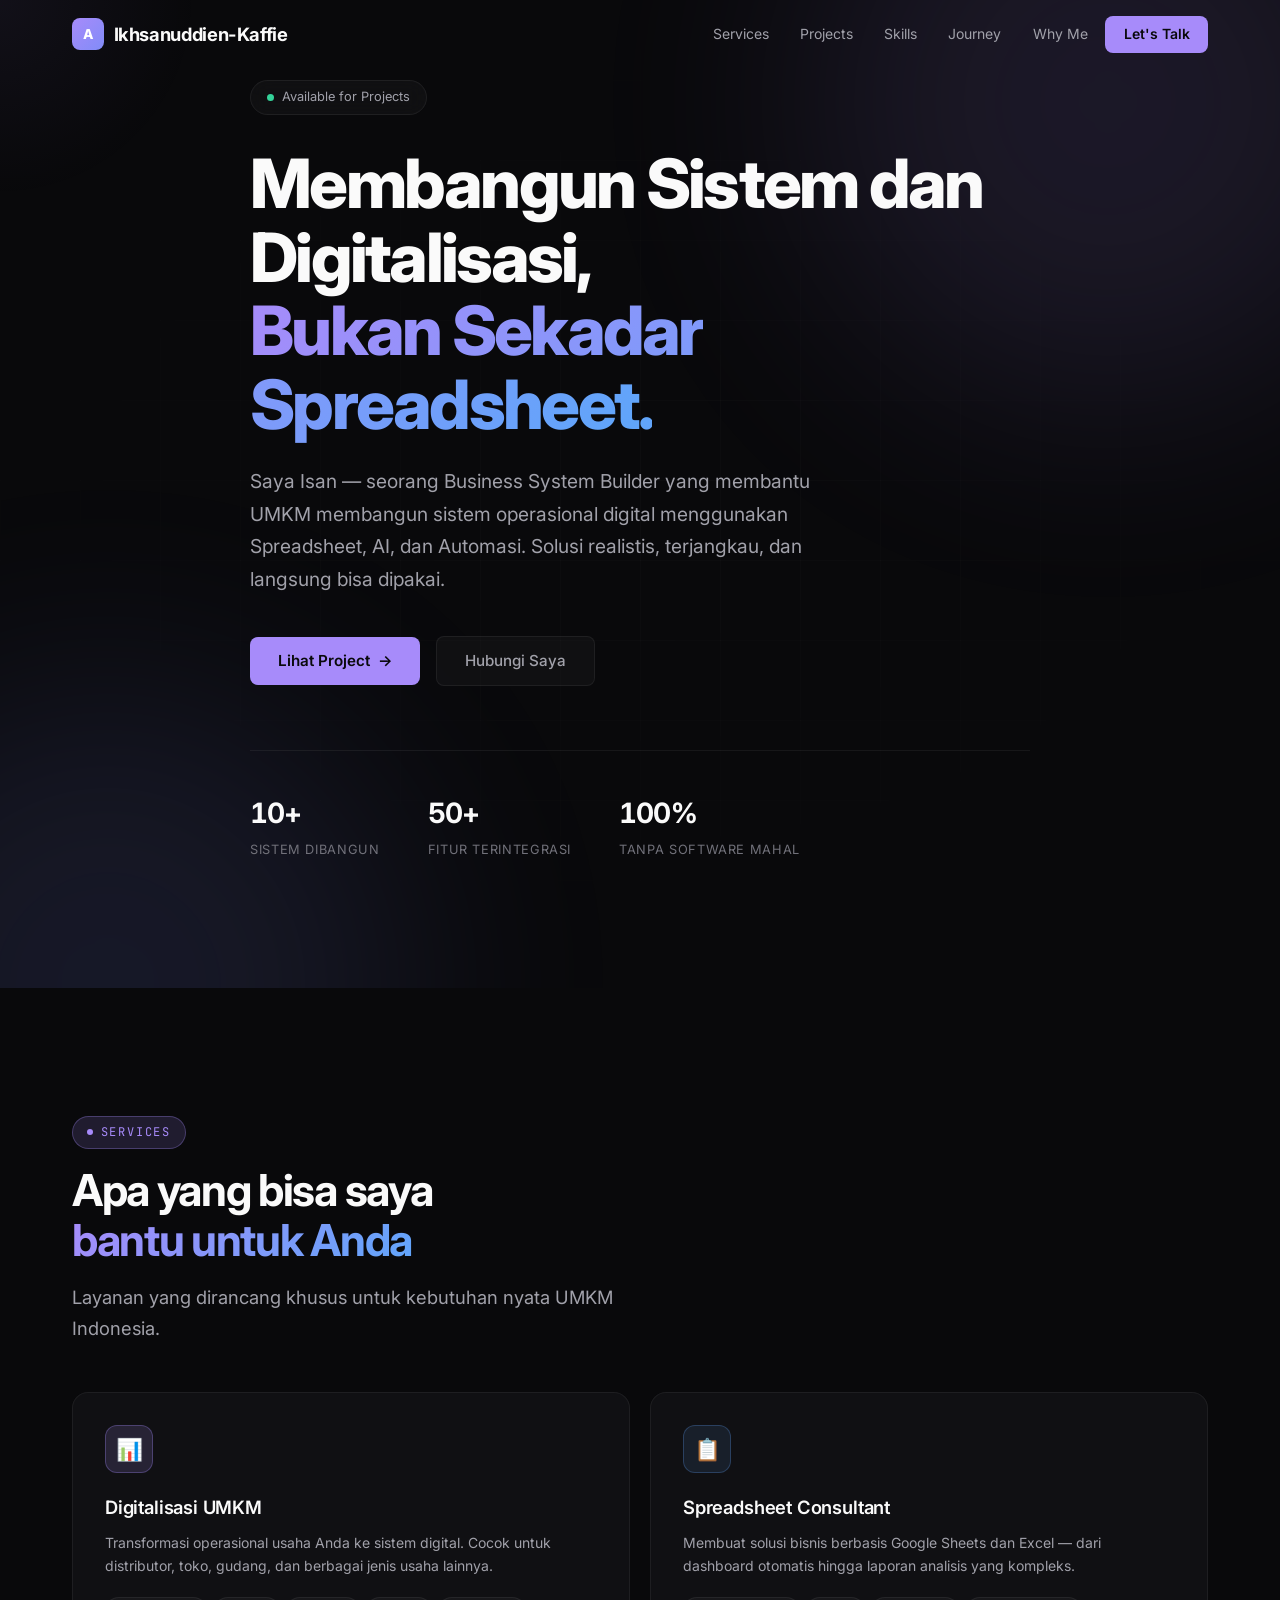
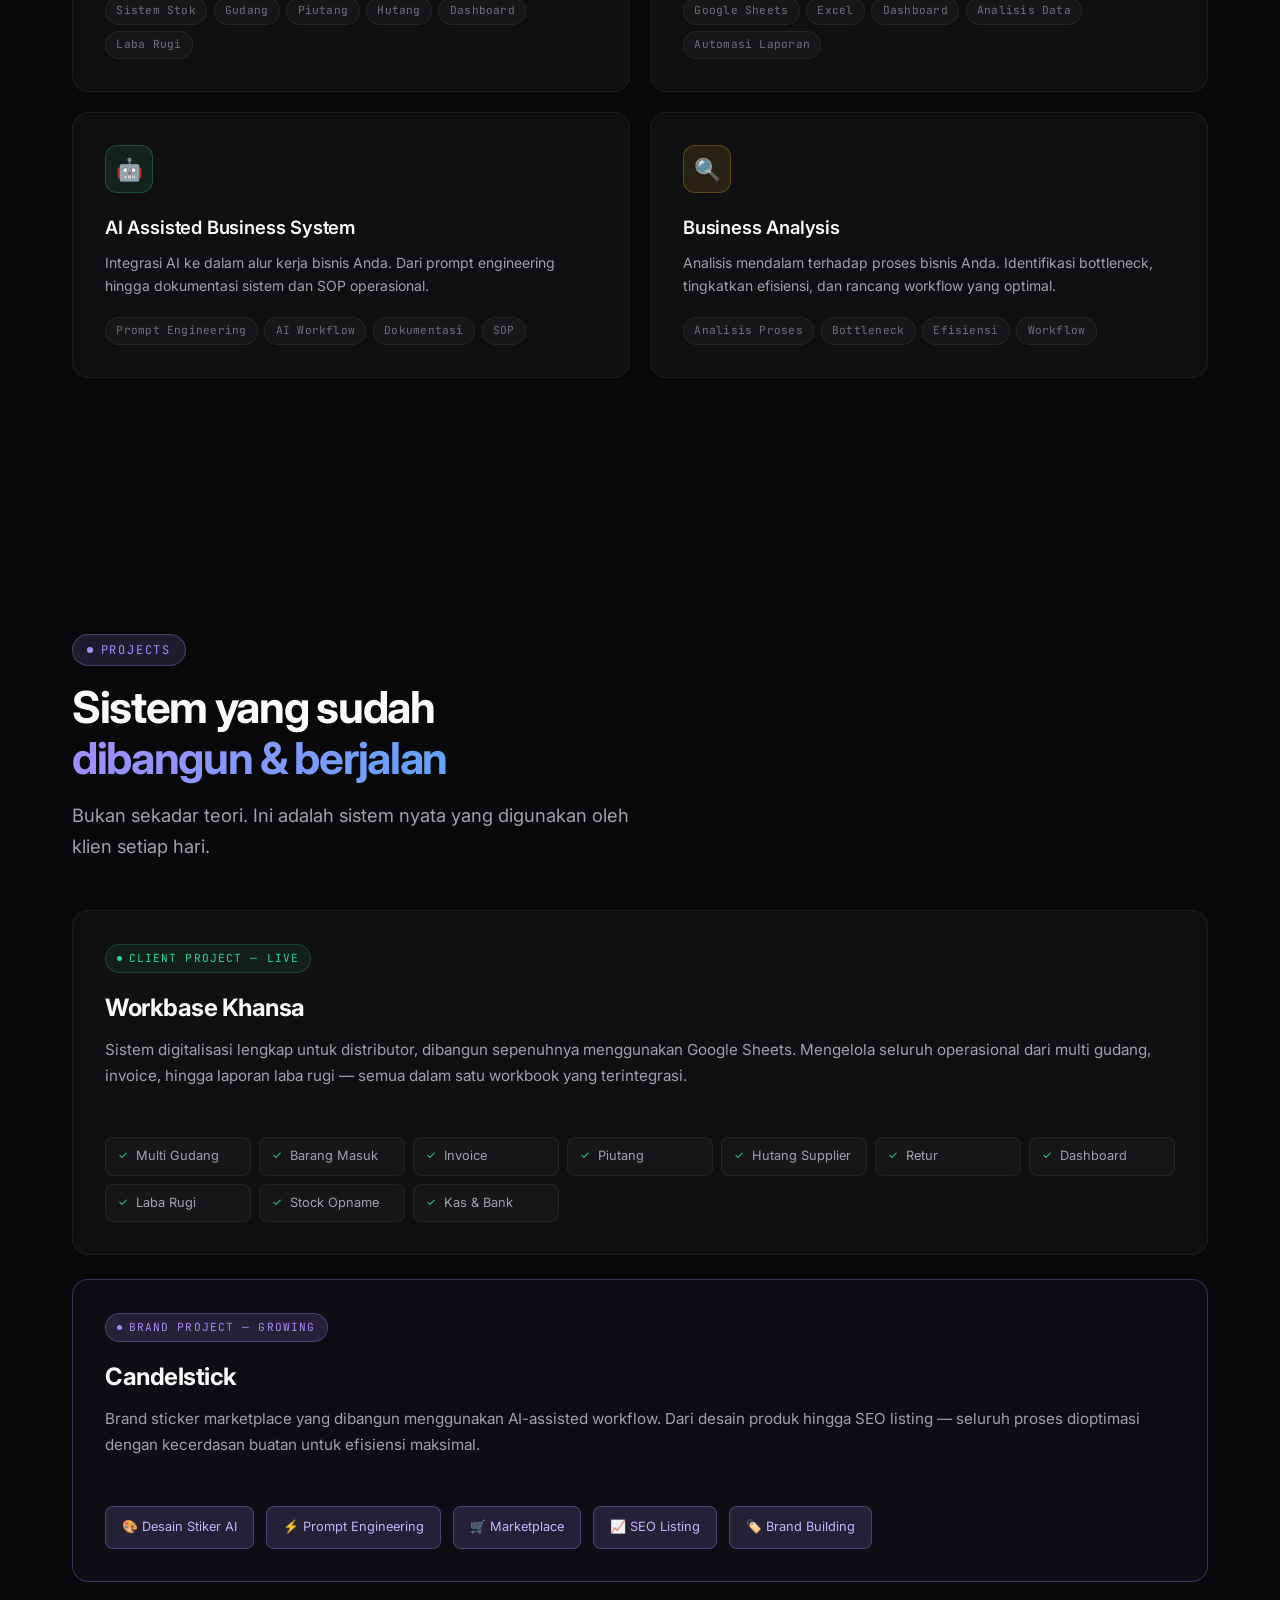
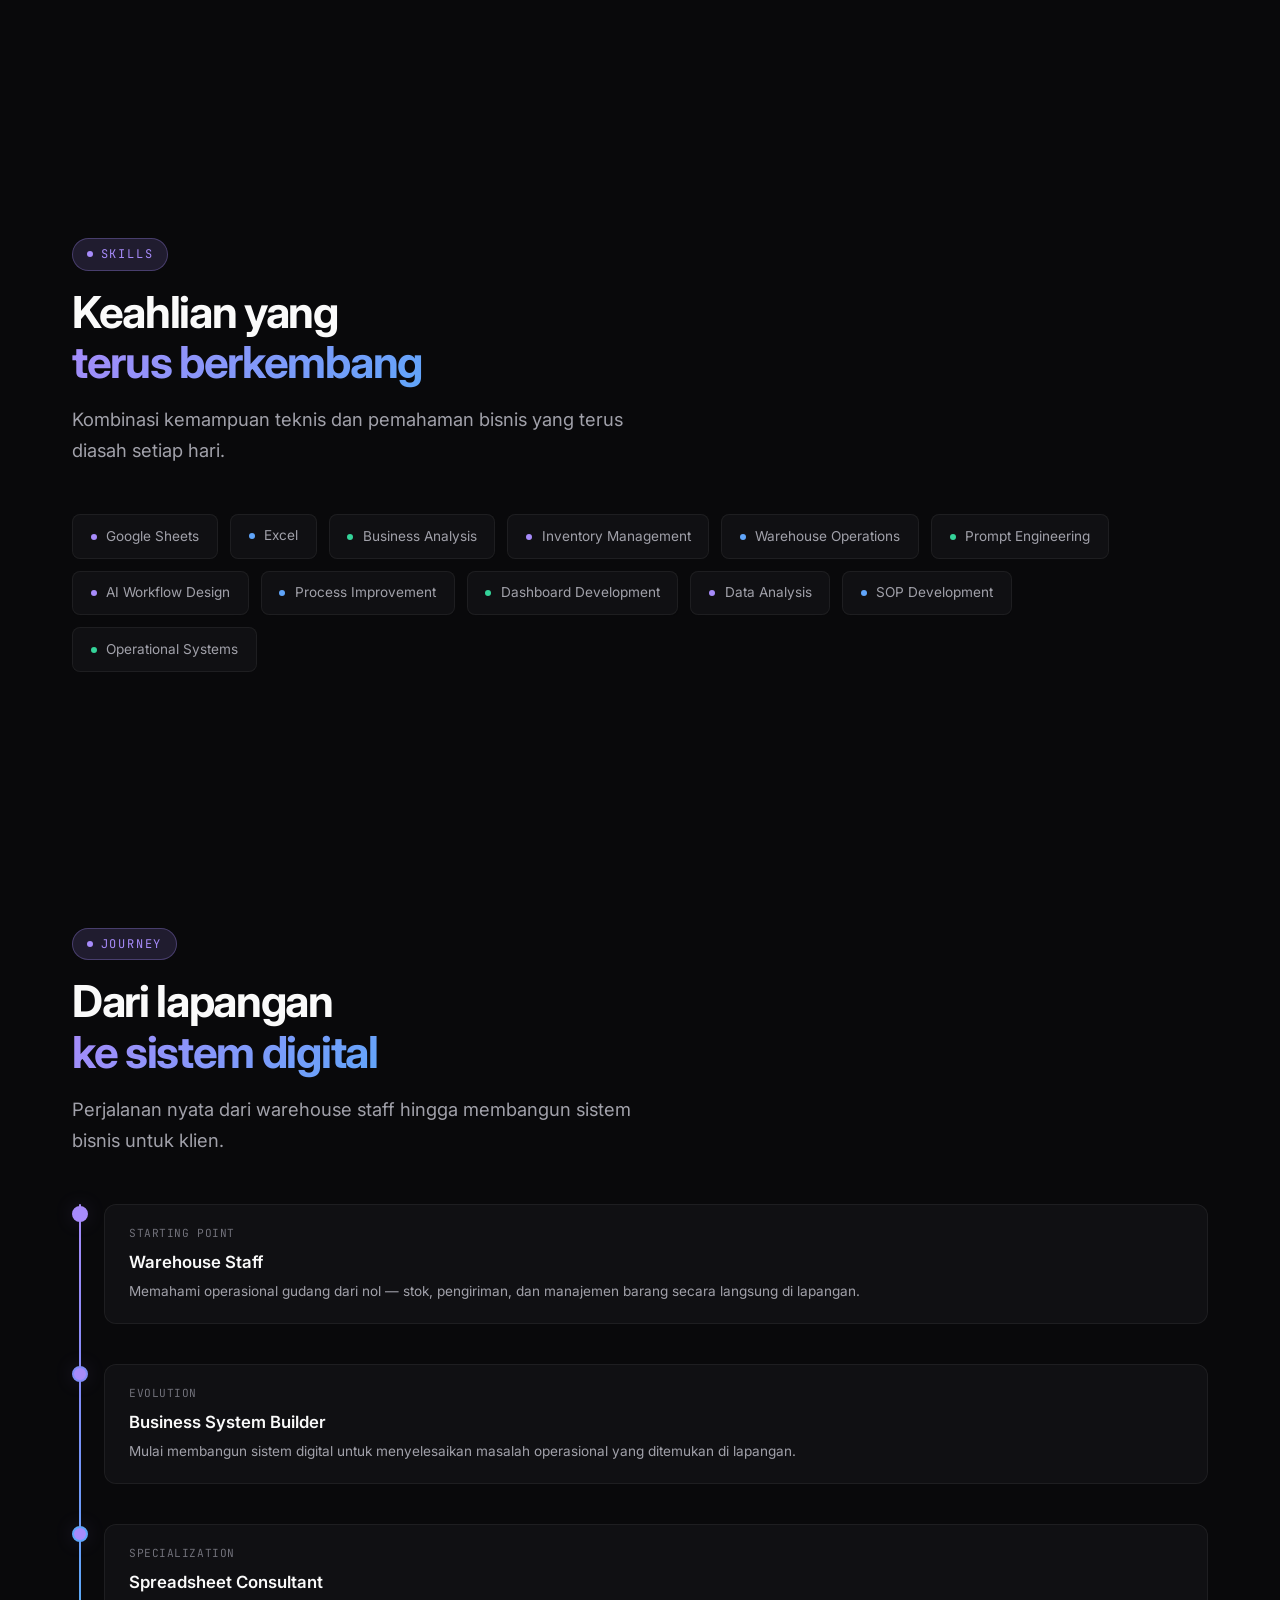
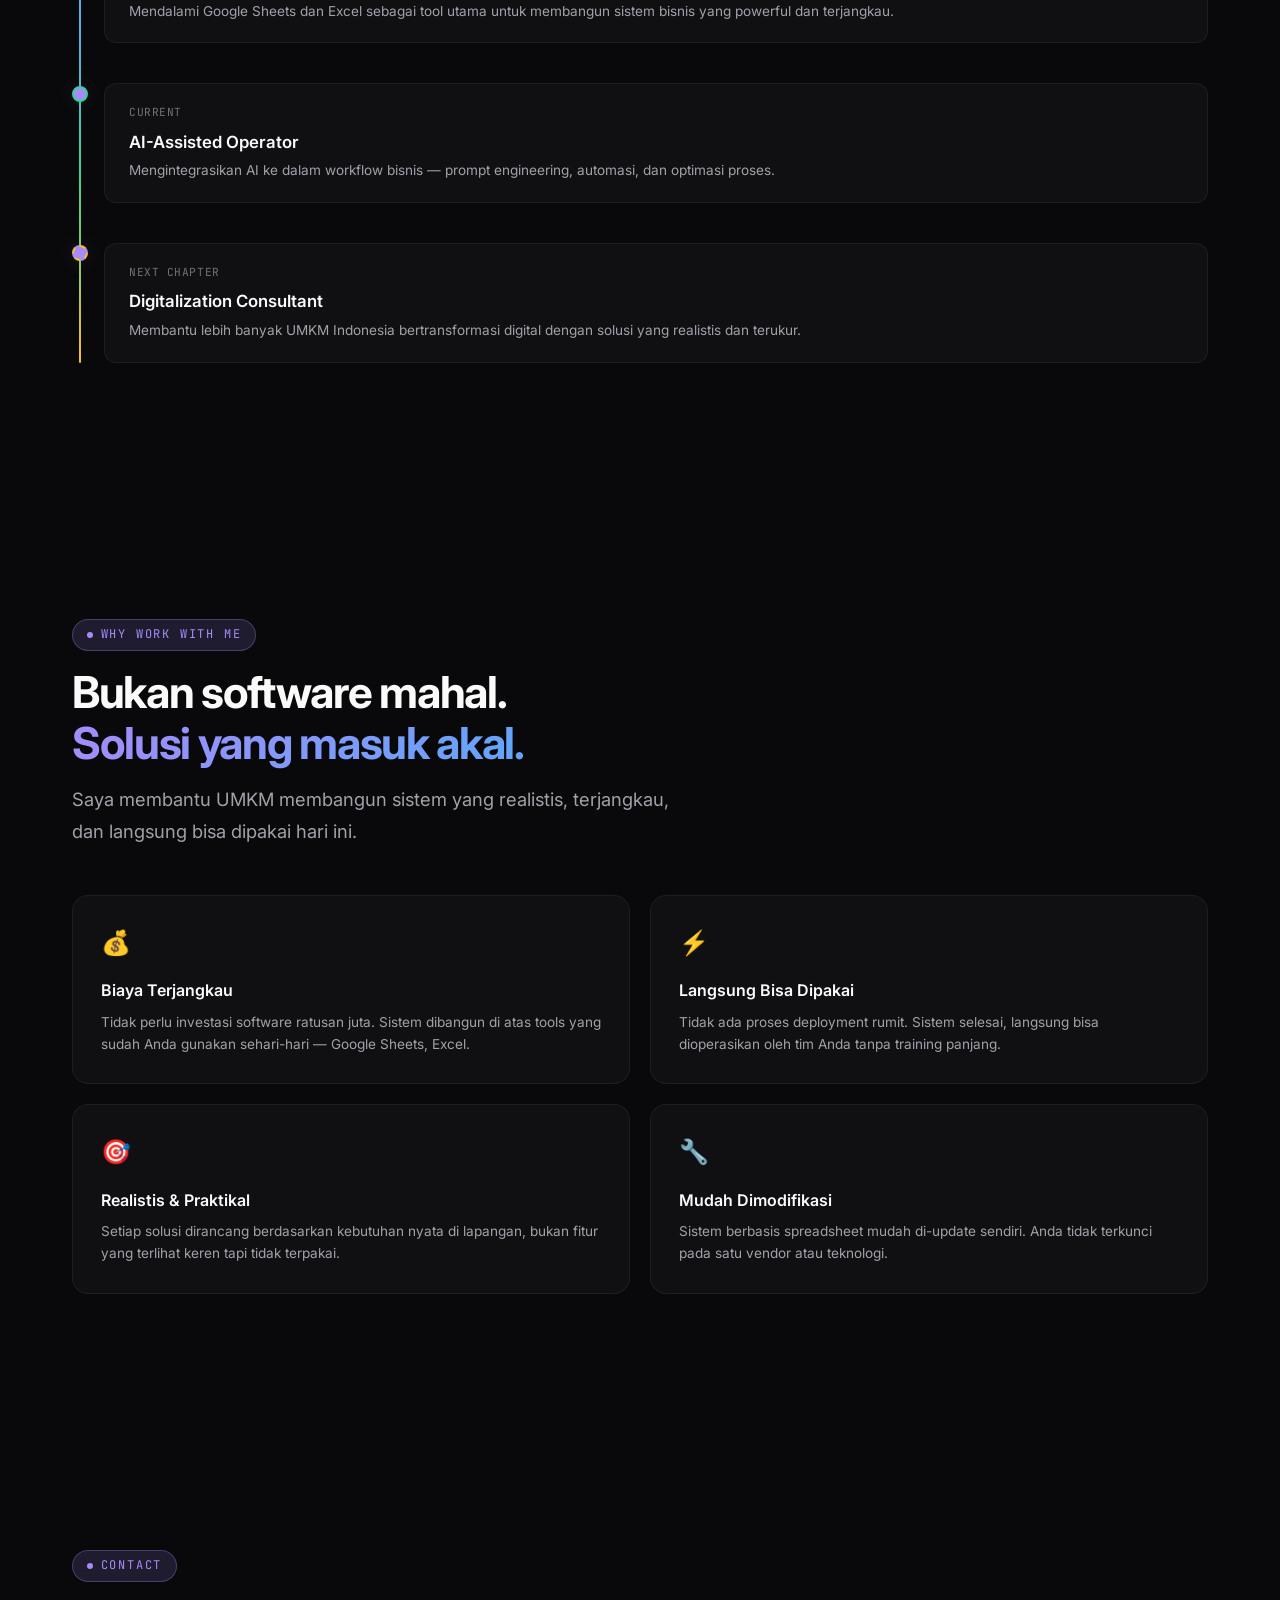
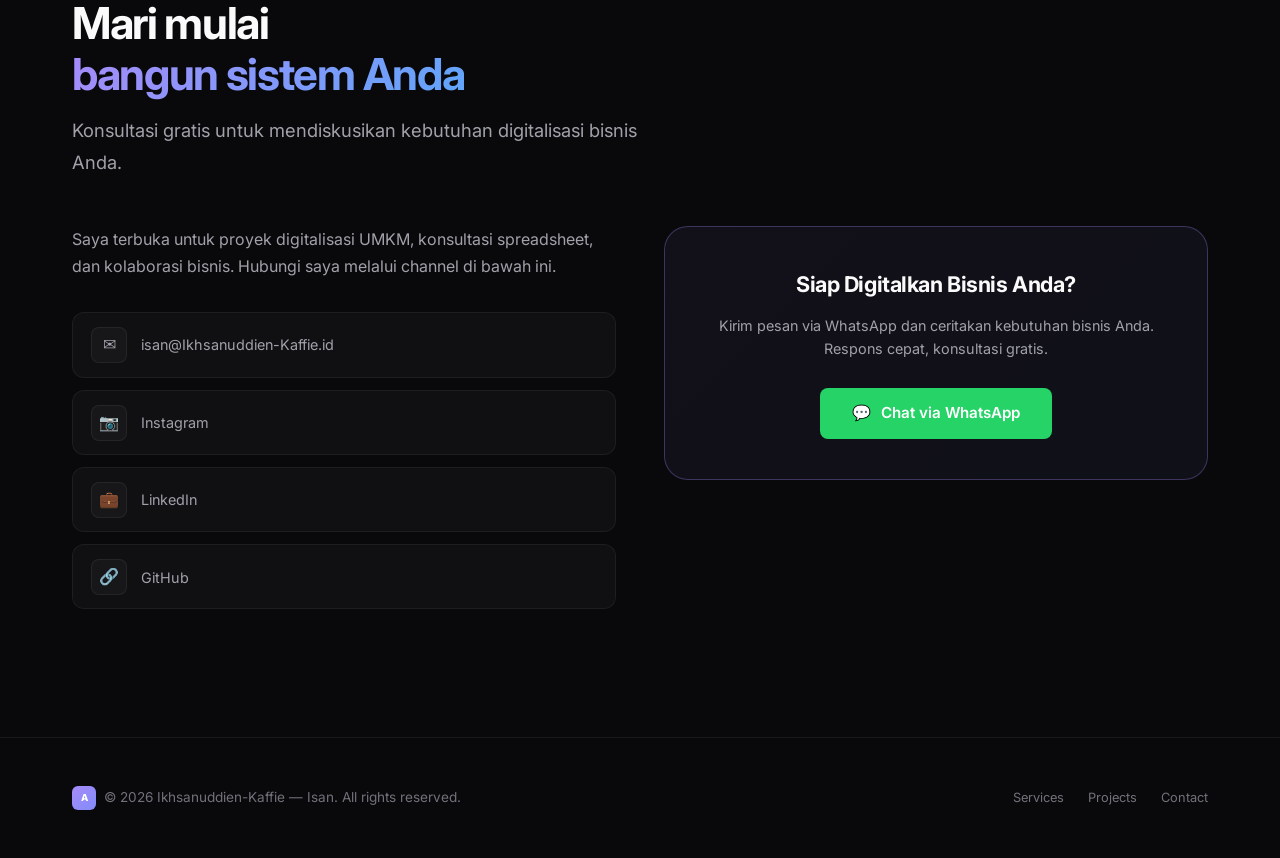
==== index.html @ 1815ff75 "ngubah deskripsi" ====
<!DOCTYPE html>
<html lang="id">

<head>
  <meta charset="UTF-8">
  <meta name="viewport" content="width=device-width, initial-scale=1.0">
  <meta http-equiv="X-UA-Compatible" content="IE=edge">

  <!-- SEO -->
  <title>Ikhsanuddien-Kaffie — Isan | Business System Builder</title>
  <meta name="description"
    content="Isan membangun sistem bisnis untuk UMKM menggunakan Spreadsheet, AI, dan Automasi. Digitalisasi usaha tanpa software mahal.">
  <meta name="keywords"
    content="digitalisasi UMKM, spreadsheet consultant, Google Sheets, business analysis, AI workflow, sistem bisnis, dashboard, Isan, Ikhsanuddien-Kaffie">
  <meta name="author" content="Isan — Ikhsanuddien-Kaffie">
  <meta name="robots" content="index, follow">
  <link rel="canonical" href="https://Ikhsanuddien-Kaffie.netlify.app/">

  <!-- Open Graph -->
  <meta property="og:title" content="Ikhsanuddien-Kaffie — Isan | Business System Builder">
  <meta property="og:description"
    content="Membangun sistem bisnis untuk UMKM menggunakan Spreadsheet, AI, dan Automasi. Solusi realistis dan terjangkau.">
  <meta property="og:type" content="website">
  <meta property="og:url" content="https://Ikhsanuddien-Kaffie.netlify.app/">
  <meta property="og:locale" content="id_ID">

  <!-- Twitter Card -->
  <meta name="twitter:card" content="summary_large_image">
  <meta name="twitter:title" content="Ikhsanuddien-Kaffie — Isan | Business System Builder">
  <meta name="twitter:description"
    content="Membangun sistem bisnis untuk UMKM menggunakan Spreadsheet, AI, dan Automasi.">

  <!-- Fonts -->
  <link rel="preconnect" href="https://fonts.googleapis.com">
  <link rel="preconnect" href="https://fonts.gstatic.com" crossorigin>
  <link
    href="https://fonts.googleapis.com/css2?family=Inter:wght@400;500;600;700;800&family=JetBrains+Mono:wght@400;500&display=swap"
    rel="stylesheet">

  <!-- Styles -->
  <link rel="stylesheet" href="style.css">

  <!-- Favicon (inline SVG) -->
  <link rel="icon"
    href="data:image/svg+xml,<svg xmlns='http://www.w3.org/2000/svg' viewBox='0 0 100 100'><rect width='100' height='100' rx='20' fill='%23a78bfa'/><text x='50' y='68' font-size='55' font-weight='800' text-anchor='middle' fill='white' font-family='system-ui'>A</text></svg>">

  <!-- Theme Color -->
  <meta name="theme-color" content="#09090b">
</head>

<body style="overflow: hidden;">

  <!-- Loader -->
  <div class="loader" aria-hidden="true">
    <div class="loader-content">
      <div class="loader-icon">A</div>
      <div class="loader-bar">
        <div class="loader-bar-inner"></div>
      </div>
    </div>
  </div>

  <!-- Cursor Glow -->
  <div class="cursor-glow" aria-hidden="true"></div>

  <!-- Mobile Overlay -->
  <div class="nav-overlay" aria-hidden="true"></div>

  <!-- Navigation -->
  <nav class="nav" role="navigation" aria-label="Main navigation">
    <div class="nav-inner">
      <a href="#hero" class="nav-brand" aria-label="Ikhsanuddien-Kaffie Home">
        <div class="brand-icon">A</div>
        <span>Ikhsanuddien-Kaffie</span>
      </a>

      <div class="nav-toggle" aria-label="Toggle menu" role="button" tabindex="0">
        <span></span>
        <span></span>
        <span></span>
      </div>

      <div class="nav-links" id="nav-links">
        <a href="#services">Services</a>
        <a href="#projects">Projects</a>
        <a href="#skills">Skills</a>
        <a href="#journey">Journey</a>
        <a href="#why-me">Why Me</a>
        <a href="#contact" class="nav-cta">Let's Talk</a>
      </div>
    </div>
  </nav>

  <!-- ============================================
       HERO SECTION
       ============================================ -->
  <section class="hero section" id="hero">
    <div class="hero-bg" aria-hidden="true">
      <div class="hero-gradient hero-gradient-1"></div>
      <div class="hero-gradient hero-gradient-2"></div>
      <div class="hero-grid"></div>
    </div>

    <div class="container">
      <div class="hero-content">
        <div class="hero-badge reveal">
          <span class="status"></span>
          <span>Available for Projects</span>
        </div>

        <h1 class="hero-title reveal reveal-delay-1">
          Membangun Sistem dan Digitalisasi,<br>
          <span class="gradient-text">Bukan Sekadar Spreadsheet.</span>
        </h1>

        <p class="hero-description reveal reveal-delay-2">
          Saya Isan — seorang Business System Builder yang membantu UMKM membangun
          sistem operasional digital menggunakan Spreadsheet, AI, dan Automasi.
          Solusi realistis, terjangkau, dan langsung bisa dipakai.
        </p>

        <div class="hero-actions reveal reveal-delay-3">
          <a href="#projects" class="btn-primary">
            <span>Lihat Project</span>
            <span>→</span>
          </a>
          <a href="#contact" class="btn-secondary">
            <span>Hubungi Saya</span>
          </a>
        </div>

        <div class="hero-stats reveal reveal-delay-4">
          <div class="stat-item">
            <div class="stat-number" data-count="10" data-suffix="+">0+</div>
            <div class="stat-label">Sistem Dibangun</div>
          </div>
          <div class="stat-item">
            <div class="stat-number" data-count="50" data-suffix="+">0+</div>
            <div class="stat-label">Fitur Terintegrasi</div>
          </div>
          <div class="stat-item">
            <div class="stat-number" data-count="100" data-suffix="%">0%</div>
            <div class="stat-label">Tanpa Software Mahal</div>
          </div>
        </div>
      </div>
    </div>
  </section>

  <!-- ============================================
       SERVICES SECTION
       ============================================ -->
  <section class="section" id="services">
    <div class="container">
      <div class="section-label reveal"><span class="dot"></span> Services</div>
      <h2 class="section-title reveal reveal-delay-1">Apa yang bisa saya<br><span class="text-gradient">bantu untuk
          Anda</span></h2>
      <p class="section-subtitle reveal reveal-delay-2">Layanan yang dirancang khusus untuk kebutuhan nyata UMKM
        Indonesia.</p>

      <div class="services-grid">
        <!-- Service 1 -->
        <article class="service-card reveal">
          <div class="service-icon">📊</div>
          <h3>Digitalisasi UMKM</h3>
          <p>Transformasi operasional usaha Anda ke sistem digital. Cocok untuk distributor, toko, gudang, dan berbagai
            jenis usaha lainnya.</p>
          <div class="service-tags">
            <span class="service-tag">Sistem Stok</span>
            <span class="service-tag">Gudang</span>
            <span class="service-tag">Piutang</span>
            <span class="service-tag">Hutang</span>
            <span class="service-tag">Dashboard</span>
            <span class="service-tag">Laba Rugi</span>
          </div>
        </article>

        <!-- Service 2 -->
        <article class="service-card reveal reveal-delay-1">
          <div class="service-icon">📋</div>
          <h3>Spreadsheet Consultant</h3>
          <p>Membuat solusi bisnis berbasis Google Sheets dan Excel — dari dashboard otomatis hingga laporan analisis
            yang kompleks.</p>
          <div class="service-tags">
            <span class="service-tag">Google Sheets</span>
            <span class="service-tag">Excel</span>
            <span class="service-tag">Dashboard</span>
            <span class="service-tag">Analisis Data</span>
            <span class="service-tag">Automasi Laporan</span>
          </div>
        </article>

        <!-- Service 3 -->
        <article class="service-card reveal reveal-delay-2">
          <div class="service-icon">🤖</div>
          <h3>AI Assisted Business System</h3>
          <p>Integrasi AI ke dalam alur kerja bisnis Anda. Dari prompt engineering hingga dokumentasi sistem dan SOP
            operasional.</p>
          <div class="service-tags">
            <span class="service-tag">Prompt Engineering</span>
            <span class="service-tag">AI Workflow</span>
            <span class="service-tag">Dokumentasi</span>
            <span class="service-tag">SOP</span>
          </div>
        </article>

        <!-- Service 4 -->
        <article class="service-card reveal reveal-delay-3">
          <div class="service-icon">🔍</div>
          <h3>Business Analysis</h3>
          <p>Analisis mendalam terhadap proses bisnis Anda. Identifikasi bottleneck, tingkatkan efisiensi, dan rancang
            workflow yang optimal.</p>
          <div class="service-tags">
            <span class="service-tag">Analisis Proses</span>
            <span class="service-tag">Bottleneck</span>
            <span class="service-tag">Efisiensi</span>
            <span class="service-tag">Workflow</span>
          </div>
        </article>
      </div>
    </div>
  </section>

  <!-- ============================================
       PROJECTS SECTION
       ============================================ -->
  <section class="section" id="projects">
    <div class="container">
      <div class="section-label reveal"><span class="dot"></span> Projects</div>
      <h2 class="section-title reveal reveal-delay-1">Sistem yang sudah<br><span class="text-gradient">dibangun &
          berjalan</span></h2>
      <p class="section-subtitle reveal reveal-delay-2">Bukan sekadar teori. Ini adalah sistem nyata yang digunakan oleh
        klien setiap hari.</p>

      <div class="projects-grid">
        <!-- Workbase Khansa -->
        <article class="project-card reveal">
          <div class="project-header">
            <div class="project-status">
              <span class="dot"></span>
              Client Project — Live
            </div>
            <h3>Workbase Khansa</h3>
            <p class="project-desc">
              Sistem digitalisasi lengkap untuk distributor, dibangun sepenuhnya menggunakan Google Sheets.
              Mengelola seluruh operasional dari multi gudang, invoice, hingga laporan laba rugi —
              semua dalam satu workbook yang terintegrasi.
            </p>
          </div>
          <div class="project-features">
            <div class="project-feature"><span class="check">✓</span> Multi Gudang</div>
            <div class="project-feature"><span class="check">✓</span> Barang Masuk</div>
            <div class="project-feature"><span class="check">✓</span> Invoice</div>
            <div class="project-feature"><span class="check">✓</span> Piutang</div>
            <div class="project-feature"><span class="check">✓</span> Hutang Supplier</div>
            <div class="project-feature"><span class="check">✓</span> Retur</div>
            <div class="project-feature"><span class="check">✓</span> Dashboard</div>
            <div class="project-feature"><span class="check">✓</span> Laba Rugi</div>
            <div class="project-feature"><span class="check">✓</span> Stock Opname</div>
            <div class="project-feature"><span class="check">✓</span> Kas &amp; Bank</div>
          </div>
        </article>

        <!-- Candelstick -->
        <article class="project-card candelstick reveal reveal-delay-1">
          <div class="project-header">
            <div class="project-status"
              style="color: var(--accent); border-color: var(--border-accent); background: var(--accent-glow);">
              <span class="dot" style="background: var(--accent);"></span>
              Brand Project — Growing
            </div>
            <h3>Candelstick</h3>
            <p class="project-desc">
              Brand sticker marketplace yang dibangun menggunakan AI-assisted workflow.
              Dari desain produk hingga SEO listing — seluruh proses dioptimasi dengan
              kecerdasan buatan untuk efisiensi maksimal.
            </p>
          </div>
          <div class="candelstick-focus">
            <div class="focus-item">🎨 Desain Stiker AI</div>
            <div class="focus-item">⚡ Prompt Engineering</div>
            <div class="focus-item">🛒 Marketplace</div>
            <div class="focus-item">📈 SEO Listing</div>
            <div class="focus-item">🏷️ Brand Building</div>
          </div>
        </article>
      </div>
    </div>
  </section>

  <!-- ============================================
       SKILLS SECTION
       ============================================ -->
  <section class="section" id="skills">
    <div class="container">
      <div class="section-label reveal"><span class="dot"></span> Skills</div>
      <h2 class="section-title reveal reveal-delay-1">Keahlian yang<br><span class="text-gradient">terus
          berkembang</span></h2>
      <p class="section-subtitle reveal reveal-delay-2">Kombinasi kemampuan teknis dan pemahaman bisnis yang terus
        diasah setiap hari.</p>

      <div class="skills-container reveal reveal-delay-3">
        <div class="skills-grid">
          <div class="skill-item"><span class="skill-dot"></span> Google Sheets</div>
          <div class="skill-item"><span class="skill-dot"></span> Excel</div>
          <div class="skill-item"><span class="skill-dot"></span> Business Analysis</div>
          <div class="skill-item"><span class="skill-dot"></span> Inventory Management</div>
          <div class="skill-item"><span class="skill-dot"></span> Warehouse Operations</div>
          <div class="skill-item"><span class="skill-dot"></span> Prompt Engineering</div>
          <div class="skill-item"><span class="skill-dot"></span> AI Workflow Design</div>
          <div class="skill-item"><span class="skill-dot"></span> Process Improvement</div>
          <div class="skill-item"><span class="skill-dot"></span> Dashboard Development</div>
          <div class="skill-item"><span class="skill-dot"></span> Data Analysis</div>
          <div class="skill-item"><span class="skill-dot"></span> SOP Development</div>
          <div class="skill-item"><span class="skill-dot"></span> Operational Systems</div>
        </div>
      </div>
    </div>
  </section>

  <!-- ============================================
       JOURNEY SECTION
       ============================================ -->
  <section class="section" id="journey">
    <div class="container">
      <div class="section-label reveal"><span class="dot"></span> Journey</div>
      <h2 class="section-title reveal reveal-delay-1">Dari lapangan<br><span class="text-gradient">ke sistem
          digital</span></h2>
      <p class="section-subtitle reveal reveal-delay-2">Perjalanan nyata dari warehouse staff hingga membangun sistem
        bisnis untuk klien.</p>

      <div class="journey-timeline">
        <div class="timeline-item reveal">
          <div class="timeline-dot"></div>
          <div class="timeline-content">
            <div class="timeline-period">Starting Point</div>
            <div class="timeline-title">Warehouse Staff</div>
            <div class="timeline-desc">Memahami operasional gudang dari nol — stok, pengiriman, dan manajemen barang
              secara langsung di lapangan.</div>
          </div>
        </div>

        <div class="timeline-item reveal reveal-delay-1">
          <div class="timeline-dot"></div>
          <div class="timeline-content">
            <div class="timeline-period">Evolution</div>
            <div class="timeline-title">Business System Builder</div>
            <div class="timeline-desc">Mulai membangun sistem digital untuk menyelesaikan masalah operasional yang
              ditemukan di lapangan.</div>
          </div>
        </div>

        <div class="timeline-item reveal reveal-delay-2">
          <div class="timeline-dot"></div>
          <div class="timeline-content">
            <div class="timeline-period">Specialization</div>
            <div class="timeline-title">Spreadsheet Consultant</div>
            <div class="timeline-desc">Mendalami Google Sheets dan Excel sebagai tool utama untuk membangun sistem
              bisnis yang powerful dan terjangkau.</div>
          </div>
        </div>

        <div class="timeline-item active reveal reveal-delay-3">
          <div class="timeline-dot"></div>
          <div class="timeline-content">
            <div class="timeline-period">Current</div>
            <div class="timeline-title">AI-Assisted Operator</div>
            <div class="timeline-desc">Mengintegrasikan AI ke dalam workflow bisnis — prompt engineering, automasi, dan
              optimasi proses.</div>
          </div>
        </div>

        <div class="timeline-item reveal reveal-delay-4">
          <div class="timeline-dot"></div>
          <div class="timeline-content">
            <div class="timeline-period">Next Chapter</div>
            <div class="timeline-title">Digitalization Consultant</div>
            <div class="timeline-desc">Membantu lebih banyak UMKM Indonesia bertransformasi digital dengan solusi yang
              realistis dan terukur.</div>
          </div>
        </div>
      </div>
    </div>
  </section>

  <!-- ============================================
       WHY ME SECTION
       ============================================ -->
  <section class="section" id="why-me">
    <div class="container">
      <div class="section-label reveal"><span class="dot"></span> Why Work With Me</div>
      <h2 class="section-title reveal reveal-delay-1">Bukan software mahal.<br><span class="text-gradient">Solusi yang
          masuk akal.</span></h2>
      <p class="section-subtitle reveal reveal-delay-2">Saya membantu UMKM membangun sistem yang realistis, terjangkau,
        dan langsung bisa dipakai hari ini.</p>

      <div class="why-grid">
        <article class="why-card reveal">
          <div class="why-icon">💰</div>
          <h3>Biaya Terjangkau</h3>
          <p>Tidak perlu investasi software ratusan juta. Sistem dibangun di atas tools yang sudah Anda gunakan
            sehari-hari — Google Sheets, Excel.</p>
        </article>

        <article class="why-card reveal reveal-delay-1">
          <div class="why-icon">⚡</div>
          <h3>Langsung Bisa Dipakai</h3>
          <p>Tidak ada proses deployment rumit. Sistem selesai, langsung bisa dioperasikan oleh tim Anda tanpa training
            panjang.</p>
        </article>

        <article class="why-card reveal reveal-delay-2">
          <div class="why-icon">🎯</div>
          <h3>Realistis & Praktikal</h3>
          <p>Setiap solusi dirancang berdasarkan kebutuhan nyata di lapangan, bukan fitur yang terlihat keren tapi tidak
            terpakai.</p>
        </article>

        <article class="why-card reveal reveal-delay-3">
          <div class="why-icon">🔧</div>
          <h3>Mudah Dimodifikasi</h3>
          <p>Sistem berbasis spreadsheet mudah di-update sendiri. Anda tidak terkunci pada satu vendor atau teknologi.
          </p>
        </article>
      </div>
    </div>
  </section>

  <!-- ============================================
       CONTACT SECTION
       ============================================ -->
  <section class="section" id="contact">
    <div class="container">
      <div class="section-label reveal"><span class="dot"></span> Contact</div>
      <h2 class="section-title reveal reveal-delay-1">Mari mulai<br><span class="text-gradient">bangun sistem
          Anda</span></h2>
      <p class="section-subtitle reveal reveal-delay-2">Konsultasi gratis untuk mendiskusikan kebutuhan digitalisasi
        bisnis Anda.</p>

      <div class="contact-content">
        <div class="contact-info reveal reveal-delay-3">
          <p>Saya terbuka untuk proyek digitalisasi UMKM, konsultasi spreadsheet, dan kolaborasi bisnis. Hubungi saya
            melalui channel di bawah ini.</p>

          <div class="contact-links">
            <a href="mailto:isan@Ikhsanuddien-Kaffie.id" class="contact-link" aria-label="Email">
              <span class="link-icon">✉</span>
              <span>isan@Ikhsanuddien-Kaffie.id</span>
              <span class="link-arrow">→</span>
            </a>
            <a href="https://instagram.com/" class="contact-link" target="_blank" rel="noopener noreferrer"
              aria-label="Instagram">
              <span class="link-icon">📷</span>
              <span>Instagram</span>
              <span class="link-arrow">→</span>
            </a>
            <a href="https://linkedin.com/" class="contact-link" target="_blank" rel="noopener noreferrer"
              aria-label="LinkedIn">
              <span class="link-icon">💼</span>
              <span>LinkedIn</span>
              <span class="link-arrow">→</span>
            </a>
            <a href="https://github.com/" class="contact-link" target="_blank" rel="noopener noreferrer"
              aria-label="GitHub">
              <span class="link-icon">🔗</span>
              <span>GitHub</span>
              <span class="link-arrow">→</span>
            </a>
          </div>
        </div>

        <div class="contact-cta reveal reveal-delay-4">
          <h3>Siap Digitalkan Bisnis Anda?</h3>
          <p>Kirim pesan via WhatsApp dan ceritakan kebutuhan bisnis Anda. Respons cepat, konsultasi gratis.</p>
          <a href="https://wa.me/6281234567890?text=Halo%20Isan%2C%20saya%20ingin%20konsultasi%20tentang%20digitalisasi%20bisnis%20saya."
            class="btn-whatsapp" target="_blank" rel="noopener noreferrer">
            <span>💬</span>
            <span>Chat via WhatsApp</span>
          </a>
        </div>
      </div>
    </div>
  </section>

  <!-- ============================================
       FOOTER
       ============================================ -->
  <footer class="footer" role="contentinfo">
    <div class="container">
      <div class="footer-inner">
        <div class="footer-brand">
          <div class="brand-icon">A</div>
          <span>© 2026 Ikhsanuddien-Kaffie — Isan. All rights reserved.</span>
        </div>
        <div class="footer-links">
          <a href="#services">Services</a>
          <a href="#projects">Projects</a>
          <a href="#contact">Contact</a>
        </div>
      </div>
    </div>
  </footer>

  <!-- Back to Top -->
  <button class="back-to-top" aria-label="Back to top">↑</button>

  <!-- Script -->
  <script src="script.js"></script>
</body>

</html>
---- style.css ----
/* ============================================
   Ikhsanuddien-Kaffie — Portfolio Design System
   Premium Dark Mode · Glassmorphism · Modern
   ============================================ */

/* --- CSS Custom Properties --- */
:root {
  /* Colors */
  --bg-primary: #09090b;
  --bg-secondary: #0f0f12;
  --bg-tertiary: #16161a;
  --bg-card: rgba(22, 22, 26, 0.6);
  --bg-glass: rgba(255, 255, 255, 0.03);
  --bg-glass-hover: rgba(255, 255, 255, 0.06);

  --text-primary: #fafafa;
  --text-secondary: #a1a1aa;
  --text-muted: #71717a;

  --accent: #a78bfa;
  --accent-glow: rgba(167, 139, 250, 0.15);
  --accent-bright: #c4b5fd;
  --accent-secondary: #818cf8;
  --accent-green: #34d399;
  --accent-blue: #60a5fa;
  --accent-amber: #fbbf24;

  --border: rgba(255, 255, 255, 0.06);
  --border-hover: rgba(255, 255, 255, 0.12);
  --border-accent: rgba(167, 139, 250, 0.3);

  /* Typography */
  --font-main: 'Inter', -apple-system, BlinkMacSystemFont, 'Segoe UI', sans-serif;
  --font-mono: 'JetBrains Mono', 'Fira Code', monospace;

  /* Spacing */
  --section-padding: clamp(4rem, 10vw, 8rem);
  --container-max: 1200px;
  --container-padding: clamp(1.25rem, 5vw, 2rem);

  /* Transitions */
  --ease-out: cubic-bezier(0.16, 1, 0.3, 1);
  --ease-in-out: cubic-bezier(0.65, 0, 0.35, 1);
  --duration: 0.5s;
  --duration-fast: 0.3s;

  /* Radius */
  --radius-sm: 8px;
  --radius-md: 12px;
  --radius-lg: 16px;
  --radius-xl: 24px;
}

/* --- Reset & Base --- */
*,
*::before,
*::after {
  margin: 0;
  padding: 0;
  box-sizing: border-box;
}

html {
  scroll-behavior: smooth;
  -webkit-text-size-adjust: 100%;
  scroll-padding-top: 80px;
}

body {
  font-family: var(--font-main);
  background-color: var(--bg-primary);
  color: var(--text-primary);
  line-height: 1.6;
  -webkit-font-smoothing: antialiased;
  -moz-osx-font-smoothing: grayscale;
  overflow-x: hidden;
}

img {
  max-width: 100%;
  display: block;
}

a {
  color: inherit;
  text-decoration: none;
}

button {
  font-family: inherit;
  cursor: pointer;
  border: none;
  background: none;
}

ul,
ol {
  list-style: none;
}

::selection {
  background: var(--accent);
  color: var(--bg-primary);
}

/* --- Scrollbar --- */
::-webkit-scrollbar {
  width: 6px;
}

::-webkit-scrollbar-track {
  background: var(--bg-primary);
}

::-webkit-scrollbar-thumb {
  background: var(--border-hover);
  border-radius: 3px;
}

::-webkit-scrollbar-thumb:hover {
  background: var(--text-muted);
}

/* --- Container --- */
.container {
  max-width: var(--container-max);
  margin: 0 auto;
  padding: 0 var(--container-padding);
}

/* --- Section --- */
.section {
  padding: var(--section-padding) 0;
  position: relative;
}

.section-label {
  display: inline-flex;
  align-items: center;
  gap: 0.5rem;
  font-family: var(--font-mono);
  font-size: 0.75rem;
  letter-spacing: 0.15em;
  text-transform: uppercase;
  color: var(--accent);
  margin-bottom: 1rem;
  padding: 0.35rem 0.85rem;
  border: 1px solid var(--border-accent);
  border-radius: 100px;
  background: var(--accent-glow);
}

.section-label .dot {
  width: 6px;
  height: 6px;
  background: var(--accent);
  border-radius: 50%;
  animation: pulse-dot 2s ease-in-out infinite;
}

@keyframes pulse-dot {

  0%,
  100% {
    opacity: 1;
  }

  50% {
    opacity: 0.3;
  }
}

.section-title {
  font-size: clamp(1.75rem, 5vw, 2.75rem);
  font-weight: 700;
  line-height: 1.15;
  letter-spacing: -0.03em;
  margin-bottom: 1rem;
}

.section-subtitle {
  font-size: clamp(1rem, 2.5vw, 1.15rem);
  color: var(--text-secondary);
  max-width: 600px;
  line-height: 1.7;
}

/* --- Reveal Animation --- */
.reveal {
  opacity: 0;
  transform: translateY(30px);
  transition: opacity 0.7s var(--ease-out), transform 0.7s var(--ease-out);
}

.reveal.visible {
  opacity: 1;
  transform: translateY(0);
}

.reveal-delay-1 {
  transition-delay: 0.1s;
}

.reveal-delay-2 {
  transition-delay: 0.2s;
}

.reveal-delay-3 {
  transition-delay: 0.3s;
}

.reveal-delay-4 {
  transition-delay: 0.4s;
}

.reveal-delay-5 {
  transition-delay: 0.5s;
}

/* ============================================
   NAVIGATION
   ============================================ */
.nav {
  position: fixed;
  top: 0;
  left: 0;
  right: 0;
  z-index: 1000;
  padding: 1rem 0;
  transition: all var(--duration-fast) var(--ease-out);
}

.nav.scrolled {
  background: rgba(9, 9, 11, 0.85);
  backdrop-filter: blur(20px) saturate(1.4);
  -webkit-backdrop-filter: blur(20px) saturate(1.4);
  border-bottom: 1px solid var(--border);
  padding: 0.65rem 0;
}

.nav-inner {
  display: flex;
  align-items: center;
  justify-content: space-between;
  max-width: var(--container-max);
  margin: 0 auto;
  padding: 0 var(--container-padding);
}

.nav-brand {
  display: flex;
  align-items: center;
  gap: 0.6rem;
  font-size: 1.15rem;
  font-weight: 700;
  letter-spacing: -0.02em;
}

.nav-brand .brand-icon {
  width: 32px;
  height: 32px;
  border-radius: var(--radius-sm);
  background: linear-gradient(135deg, var(--accent), var(--accent-secondary));
  display: flex;
  align-items: center;
  justify-content: center;
  font-weight: 800;
  font-size: 0.85rem;
  color: white;
}

.nav-links {
  display: flex;
  align-items: center;
  gap: 0.25rem;
}

.nav-links a {
  padding: 0.45rem 0.85rem;
  font-size: 0.875rem;
  color: var(--text-secondary);
  border-radius: var(--radius-sm);
  transition: all var(--duration-fast) var(--ease-out);
  position: relative;
}

.nav-links a:hover,
.nav-links a.active {
  color: var(--text-primary);
  background: var(--bg-glass-hover);
}

.nav-cta {
  padding: 0.45rem 1.15rem !important;
  background: var(--accent) !important;
  color: var(--bg-primary) !important;
  font-weight: 600 !important;
  border-radius: var(--radius-sm) !important;
}

.nav-cta:hover {
  background: var(--accent-bright) !important;
  transform: translateY(-1px);
}

/* Mobile Menu */
.nav-toggle {
  display: none;
  flex-direction: column;
  gap: 5px;
  width: 24px;
  padding: 4px 0;
  cursor: pointer;
  z-index: 1001;
}

.nav-toggle span {
  display: block;
  width: 100%;
  height: 2px;
  background: var(--text-primary);
  border-radius: 2px;
  transition: all var(--duration-fast) var(--ease-out);
}

.nav-toggle.active span:nth-child(1) {
  transform: rotate(45deg) translate(5px, 5px);
}

.nav-toggle.active span:nth-child(2) {
  opacity: 0;
}

.nav-toggle.active span:nth-child(3) {
  transform: rotate(-45deg) translate(5px, -5px);
}

@media (max-width: 768px) {
  .nav-toggle {
    display: flex;
  }

  .nav-links {
    position: fixed;
    top: 0;
    right: 0;
    bottom: 0;
    width: min(320px, 85vw);
    flex-direction: column;
    align-items: stretch;
    background: rgba(15, 15, 18, 0.97);
    backdrop-filter: blur(30px);
    -webkit-backdrop-filter: blur(30px);
    padding: 5rem 1.5rem 2rem;
    gap: 0.25rem;
    transform: translateX(100%);
    transition: transform var(--duration) var(--ease-out);
    border-left: 1px solid var(--border);
  }

  .nav-links.open {
    transform: translateX(0);
  }

  .nav-links a {
    font-size: 1rem;
    padding: 0.85rem 1rem;
  }

  .nav-cta {
    margin-top: 0.5rem;
    text-align: center;
  }
}

/* ============================================
   HERO SECTION
   ============================================ */
.hero {
  min-height: 100vh;
  display: flex;
  align-items: center;
  position: relative;
  overflow: hidden;
  padding-top: 5rem;
}

.hero-bg {
  position: absolute;
  inset: 0;
  overflow: hidden;
  z-index: 0;
}

.hero-gradient {
  position: absolute;
  width: 600px;
  height: 600px;
  border-radius: 50%;
  filter: blur(120px);
  opacity: 0.12;
  animation: float-gradient 15s ease-in-out infinite;
}

.hero-gradient-1 {
  top: -20%;
  right: -10%;
  background: var(--accent);
}

.hero-gradient-2 {
  bottom: -30%;
  left: -15%;
  background: var(--accent-secondary);
  animation-delay: -5s;
}

.hero-grid {
  position: absolute;
  inset: 0;
  background-image:
    linear-gradient(rgba(255, 255, 255, 0.02) 1px, transparent 1px),
    linear-gradient(90deg, rgba(255, 255, 255, 0.02) 1px, transparent 1px);
  background-size: 80px 80px;
  mask-image: radial-gradient(ellipse 60% 50% at 50% 50%, black, transparent);
  -webkit-mask-image: radial-gradient(ellipse 60% 50% at 50% 50%, black, transparent);
}

@keyframes float-gradient {

  0%,
  100% {
    transform: translate(0, 0) scale(1);
  }

  33% {
    transform: translate(30px, -20px) scale(1.05);
  }

  66% {
    transform: translate(-20px, 15px) scale(0.95);
  }
}

.hero-content {
  position: relative;
  z-index: 1;
  max-width: 780px;
}

.hero-badge {
  display: inline-flex;
  align-items: center;
  gap: 0.5rem;
  padding: 0.4rem 1rem;
  border: 1px solid var(--border);
  border-radius: 100px;
  font-size: 0.8rem;
  color: var(--text-secondary);
  margin-bottom: 2rem;
  background: var(--bg-glass);
  backdrop-filter: blur(10px);
}

.hero-badge .status {
  width: 7px;
  height: 7px;
  background: var(--accent-green);
  border-radius: 50%;
  animation: pulse-dot 2s ease-in-out infinite;
}

.hero-title {
  font-size: clamp(2.25rem, 7vw, 4.25rem);
  font-weight: 800;
  line-height: 1.08;
  letter-spacing: -0.04em;
  margin-bottom: 1.5rem;
}

.hero-title .gradient-text {
  background: linear-gradient(135deg, var(--accent), var(--accent-blue), var(--accent));
  background-size: 200% auto;
  -webkit-background-clip: text;
  background-clip: text;
  -webkit-text-fill-color: transparent;
  animation: gradient-shift 6s ease infinite;
}

@keyframes gradient-shift {

  0%,
  100% {
    background-position: 0% center;
  }

  50% {
    background-position: 200% center;
  }
}

.hero-description {
  font-size: clamp(1rem, 2.5vw, 1.2rem);
  color: var(--text-secondary);
  max-width: 560px;
  line-height: 1.7;
  margin-bottom: 2.5rem;
}

.hero-actions {
  display: flex;
  align-items: center;
  gap: 1rem;
  flex-wrap: wrap;
}

.btn-primary {
  display: inline-flex;
  align-items: center;
  gap: 0.5rem;
  padding: 0.75rem 1.75rem;
  background: var(--accent);
  color: var(--bg-primary);
  font-weight: 600;
  font-size: 0.95rem;
  border-radius: var(--radius-sm);
  transition: all var(--duration-fast) var(--ease-out);
  position: relative;
  overflow: hidden;
}

.btn-primary::before {
  content: '';
  position: absolute;
  inset: 0;
  background: linear-gradient(135deg, transparent, rgba(255, 255, 255, 0.2), transparent);
  transform: translateX(-100%);
  transition: transform 0.5s;
}

.btn-primary:hover::before {
  transform: translateX(100%);
}

.btn-primary:hover {
  background: var(--accent-bright);
  transform: translateY(-2px);
  box-shadow: 0 8px 30px var(--accent-glow);
}

.btn-secondary {
  display: inline-flex;
  align-items: center;
  gap: 0.5rem;
  padding: 0.75rem 1.75rem;
  border: 1px solid var(--border);
  color: var(--text-secondary);
  font-weight: 500;
  font-size: 0.95rem;
  border-radius: var(--radius-sm);
  transition: all var(--duration-fast) var(--ease-out);
  background: var(--bg-glass);
}

.btn-secondary:hover {
  border-color: var(--border-hover);
  color: var(--text-primary);
  background: var(--bg-glass-hover);
  transform: translateY(-2px);
}

.hero-stats {
  display: flex;
  gap: 3rem;
  margin-top: 4rem;
  padding-top: 2.5rem;
  border-top: 1px solid var(--border);
}

.stat-item {
  display: flex;
  flex-direction: column;
  gap: 0.25rem;
}

.stat-number {
  font-size: 1.75rem;
  font-weight: 700;
  letter-spacing: -0.03em;
  font-variant-numeric: tabular-nums;
}

.stat-label {
  font-size: 0.8rem;
  color: var(--text-muted);
  text-transform: uppercase;
  letter-spacing: 0.05em;
}

@media (max-width: 640px) {
  .hero-stats {
    gap: 2rem;
    flex-wrap: wrap;
  }
}

/* ============================================
   SERVICES SECTION
   ============================================ */
.services-grid {
  display: grid;
  grid-template-columns: repeat(2, 1fr);
  gap: 1.25rem;
  margin-top: 3rem;
}

.service-card {
  padding: 2rem;
  background: var(--bg-card);
  border: 1px solid var(--border);
  border-radius: var(--radius-lg);
  transition: all var(--duration) var(--ease-out);
  position: relative;
  overflow: hidden;
  backdrop-filter: blur(10px);
}

.service-card::before {
  content: '';
  position: absolute;
  top: 0;
  left: 0;
  right: 0;
  height: 1px;
  background: linear-gradient(90deg, transparent, var(--accent), transparent);
  opacity: 0;
  transition: opacity var(--duration-fast) var(--ease-out);
}

.service-card:hover {
  border-color: var(--border-hover);
  background: var(--bg-glass-hover);
  transform: translateY(-4px);
  box-shadow: 0 20px 60px rgba(0, 0, 0, 0.3);
}

.service-card:hover::before {
  opacity: 1;
}

.service-icon {
  width: 48px;
  height: 48px;
  border-radius: var(--radius-md);
  display: flex;
  align-items: center;
  justify-content: center;
  font-size: 1.35rem;
  margin-bottom: 1.25rem;
  background: var(--accent-glow);
  border: 1px solid var(--border-accent);
}

.service-card:nth-child(2) .service-icon {
  background: rgba(96, 165, 250, 0.1);
  border-color: rgba(96, 165, 250, 0.25);
}

.service-card:nth-child(3) .service-icon {
  background: rgba(52, 211, 153, 0.1);
  border-color: rgba(52, 211, 153, 0.25);
}

.service-card:nth-child(4) .service-icon {
  background: rgba(251, 191, 36, 0.1);
  border-color: rgba(251, 191, 36, 0.25);
}

.service-card h3 {
  font-size: 1.15rem;
  font-weight: 600;
  margin-bottom: 0.6rem;
  letter-spacing: -0.01em;
}

.service-card p {
  font-size: 0.875rem;
  color: var(--text-secondary);
  line-height: 1.6;
  margin-bottom: 1.25rem;
}

.service-tags {
  display: flex;
  flex-wrap: wrap;
  gap: 0.4rem;
}

.service-tag {
  font-size: 0.7rem;
  padding: 0.25rem 0.65rem;
  background: var(--bg-glass);
  border: 1px solid var(--border);
  border-radius: 100px;
  color: var(--text-muted);
  font-family: var(--font-mono);
  letter-spacing: 0.02em;
  transition: all var(--duration-fast) var(--ease-out);
}

.service-card:hover .service-tag {
  border-color: var(--border-hover);
  color: var(--text-secondary);
}

@media (max-width: 768px) {
  .services-grid {
    grid-template-columns: 1fr;
  }
}

/* ============================================
   PROJECTS SECTION
   ============================================ */
.projects-grid {
  display: grid;
  grid-template-columns: 1fr;
  gap: 1.5rem;
  margin-top: 3rem;
}

.project-card {
  background: var(--bg-card);
  border: 1px solid var(--border);
  border-radius: var(--radius-lg);
  overflow: hidden;
  transition: all var(--duration) var(--ease-out);
  backdrop-filter: blur(10px);
}

.project-card:hover {
  border-color: var(--border-hover);
  transform: translateY(-4px);
  box-shadow: 0 20px 60px rgba(0, 0, 0, 0.3);
}

.project-header {
  padding: 2rem 2rem 1.5rem;
}

.project-status {
  display: inline-flex;
  align-items: center;
  gap: 0.4rem;
  font-size: 0.7rem;
  font-family: var(--font-mono);
  text-transform: uppercase;
  letter-spacing: 0.1em;
  color: var(--accent-green);
  margin-bottom: 1rem;
  padding: 0.3rem 0.7rem;
  background: rgba(52, 211, 153, 0.08);
  border: 1px solid rgba(52, 211, 153, 0.2);
  border-radius: 100px;
}

.project-status .dot {
  width: 5px;
  height: 5px;
  background: var(--accent-green);
  border-radius: 50%;
}

.project-card h3 {
  font-size: 1.5rem;
  font-weight: 700;
  letter-spacing: -0.02em;
  margin-bottom: 0.6rem;
}

.project-card .project-desc {
  color: var(--text-secondary);
  font-size: 0.95rem;
  line-height: 1.7;
  margin-bottom: 1.5rem;
}

.project-features {
  display: grid;
  grid-template-columns: repeat(auto-fill, minmax(140px, 1fr));
  gap: 0.5rem;
  padding: 0 2rem 2rem;
}

.project-feature {
  display: flex;
  align-items: center;
  gap: 0.5rem;
  font-size: 0.8rem;
  color: var(--text-secondary);
  padding: 0.5rem 0.75rem;
  background: var(--bg-glass);
  border: 1px solid var(--border);
  border-radius: var(--radius-sm);
  transition: all var(--duration-fast) var(--ease-out);
}

.project-feature:hover {
  border-color: var(--border-hover);
  color: var(--text-primary);
}

.project-feature .check {
  color: var(--accent-green);
  font-size: 0.7rem;
  flex-shrink: 0;
}

/* Candelstick Card */
.project-card.candelstick {
  background: linear-gradient(135deg, rgba(167, 139, 250, 0.04), rgba(129, 140, 248, 0.04));
  border-color: var(--border-accent);
}

.project-card.candelstick:hover {
  border-color: var(--accent);
}

.candelstick-focus {
  display: flex;
  flex-wrap: wrap;
  gap: 0.75rem;
  padding: 0 2rem 2rem;
}

.focus-item {
  display: flex;
  align-items: center;
  gap: 0.6rem;
  padding: 0.65rem 1rem;
  background: var(--accent-glow);
  border: 1px solid var(--border-accent);
  border-radius: var(--radius-sm);
  font-size: 0.8rem;
  color: var(--accent-bright);
  transition: all var(--duration-fast) var(--ease-out);
}

.focus-item:hover {
  background: rgba(167, 139, 250, 0.2);
  transform: translateY(-2px);
}

/* ============================================
   SKILLS SECTION
   ============================================ */
.skills-container {
  margin-top: 3rem;
}

.skills-grid {
  display: flex;
  flex-wrap: wrap;
  gap: 0.75rem;
}

.skill-item {
  display: flex;
  align-items: center;
  gap: 0.6rem;
  padding: 0.65rem 1.1rem;
  background: var(--bg-card);
  border: 1px solid var(--border);
  border-radius: var(--radius-sm);
  font-size: 0.85rem;
  color: var(--text-secondary);
  transition: all var(--duration-fast) var(--ease-out);
  cursor: default;
  backdrop-filter: blur(10px);
}

.skill-item:hover {
  border-color: var(--border-accent);
  color: var(--text-primary);
  background: var(--accent-glow);
  transform: translateY(-3px);
  box-shadow: 0 8px 25px rgba(0, 0, 0, 0.2);
}

.skill-item .skill-dot {
  width: 6px;
  height: 6px;
  border-radius: 50%;
  background: var(--accent);
  flex-shrink: 0;
}

.skill-item:nth-child(3n+2) .skill-dot {
  background: var(--accent-blue);
}

.skill-item:nth-child(3n+3) .skill-dot {
  background: var(--accent-green);
}

/* ============================================
   JOURNEY SECTION
   ============================================ */
.journey-timeline {
  margin-top: 3rem;
  position: relative;
  padding-left: 2rem;
}

.journey-timeline::before {
  content: '';
  position: absolute;
  left: 7px;
  top: 0;
  bottom: 0;
  width: 2px;
  background: linear-gradient(to bottom, var(--accent), var(--accent-secondary), var(--accent-blue), var(--accent-green), var(--accent-amber));
  border-radius: 2px;
}

.timeline-item {
  position: relative;
  padding-bottom: 2.5rem;
}

.timeline-item:last-child {
  padding-bottom: 0;
}

.timeline-dot {
  position: absolute;
  left: -2rem;
  top: 0.15rem;
  width: 16px;
  height: 16px;
  border-radius: 50%;
  background: var(--bg-primary);
  border: 2px solid var(--accent);
  z-index: 2;
  transition: all var(--duration-fast) var(--ease-out);
}

.timeline-item:nth-child(2) .timeline-dot {
  border-color: var(--accent-secondary);
}

.timeline-item:nth-child(3) .timeline-dot {
  border-color: var(--accent-blue);
}

.timeline-item:nth-child(4) .timeline-dot {
  border-color: var(--accent-green);
}

.timeline-item:nth-child(5) .timeline-dot {
  border-color: var(--accent-amber);
}

.timeline-item:hover .timeline-dot {
  transform: scale(1.3);
  box-shadow: 0 0 15px var(--accent-glow);
}

.timeline-item.active .timeline-dot {
  background: var(--accent);
  box-shadow: 0 0 20px var(--accent-glow);
}

.timeline-item:last-child .timeline-dot {
  border-style: dashed;
}

.timeline-content {
  padding: 1.25rem 1.5rem;
  background: var(--bg-card);
  border: 1px solid var(--border);
  border-radius: var(--radius-md);
  transition: all var(--duration-fast) var(--ease-out);
  backdrop-filter: blur(10px);
}

.timeline-item:hover .timeline-content {
  border-color: var(--border-hover);
  background: var(--bg-glass-hover);
}

.timeline-period {
  font-family: var(--font-mono);
  font-size: 0.7rem;
  color: var(--text-muted);
  letter-spacing: 0.05em;
  text-transform: uppercase;
  margin-bottom: 0.4rem;
}

.timeline-title {
  font-size: 1.05rem;
  font-weight: 600;
  margin-bottom: 0.3rem;
}

.timeline-desc {
  font-size: 0.85rem;
  color: var(--text-secondary);
  line-height: 1.6;
}

/* ============================================
   WHY ME SECTION
   ============================================ */
.why-grid {
  display: grid;
  grid-template-columns: repeat(2, 1fr);
  gap: 1.25rem;
  margin-top: 3rem;
}

.why-card {
  padding: 1.75rem;
  background: var(--bg-card);
  border: 1px solid var(--border);
  border-radius: var(--radius-lg);
  transition: all var(--duration) var(--ease-out);
  backdrop-filter: blur(10px);
}

.why-card:hover {
  border-color: var(--border-hover);
  transform: translateY(-3px);
}

.why-icon {
  font-size: 1.5rem;
  margin-bottom: 1rem;
}

.why-card h3 {
  font-size: 1rem;
  font-weight: 600;
  margin-bottom: 0.5rem;
}

.why-card p {
  font-size: 0.85rem;
  color: var(--text-secondary);
  line-height: 1.6;
}

@media (max-width: 640px) {
  .why-grid {
    grid-template-columns: 1fr;
  }
}

/* ============================================
   CONTACT SECTION
   ============================================ */
.contact-content {
  margin-top: 3rem;
  display: grid;
  grid-template-columns: 1fr 1fr;
  gap: 3rem;
  align-items: start;
}

.contact-info p {
  font-size: 1rem;
  color: var(--text-secondary);
  line-height: 1.7;
  margin-bottom: 2rem;
}

.contact-links {
  display: flex;
  flex-direction: column;
  gap: 0.75rem;
}

.contact-link {
  display: flex;
  align-items: center;
  gap: 0.85rem;
  padding: 0.85rem 1.15rem;
  background: var(--bg-card);
  border: 1px solid var(--border);
  border-radius: var(--radius-md);
  transition: all var(--duration-fast) var(--ease-out);
  color: var(--text-secondary);
  font-size: 0.9rem;
  backdrop-filter: blur(10px);
}

.contact-link:hover {
  border-color: var(--border-hover);
  color: var(--text-primary);
  background: var(--bg-glass-hover);
  transform: translateX(6px);
}

.contact-link .link-icon {
  width: 36px;
  height: 36px;
  border-radius: var(--radius-sm);
  background: var(--bg-glass);
  border: 1px solid var(--border);
  display: flex;
  align-items: center;
  justify-content: center;
  font-size: 1rem;
  flex-shrink: 0;
}

.contact-link .link-arrow {
  margin-left: auto;
  font-size: 0.85rem;
  opacity: 0;
  transform: translateX(-5px);
  transition: all var(--duration-fast) var(--ease-out);
}

.contact-link:hover .link-arrow {
  opacity: 1;
  transform: translateX(0);
}

.contact-cta {
  padding: 2.5rem;
  background: linear-gradient(135deg, rgba(167, 139, 250, 0.06), rgba(129, 140, 248, 0.06));
  border: 1px solid var(--border-accent);
  border-radius: var(--radius-xl);
  text-align: center;
}

.contact-cta h3 {
  font-size: 1.35rem;
  font-weight: 700;
  margin-bottom: 0.75rem;
  letter-spacing: -0.02em;
}

.contact-cta p {
  color: var(--text-secondary);
  font-size: 0.9rem;
  margin-bottom: 1.75rem;
  line-height: 1.6;
}

.btn-whatsapp {
  display: inline-flex;
  align-items: center;
  gap: 0.6rem;
  padding: 0.85rem 2rem;
  background: #25D366;
  color: white;
  font-weight: 600;
  font-size: 0.95rem;
  border-radius: var(--radius-sm);
  transition: all var(--duration-fast) var(--ease-out);
}

.btn-whatsapp:hover {
  background: #22c55e;
  transform: translateY(-2px);
  box-shadow: 0 8px 30px rgba(37, 211, 102, 0.25);
}

@media (max-width: 768px) {
  .contact-content {
    grid-template-columns: 1fr;
    gap: 2rem;
  }
}

/* ============================================
   FOOTER
   ============================================ */
.footer {
  padding: 3rem 0;
  border-top: 1px solid var(--border);
}

.footer-inner {
  display: flex;
  align-items: center;
  justify-content: space-between;
  flex-wrap: wrap;
  gap: 1rem;
}

.footer-brand {
  display: flex;
  align-items: center;
  gap: 0.5rem;
  font-size: 0.85rem;
  color: var(--text-muted);
}

.footer-brand .brand-icon {
  width: 24px;
  height: 24px;
  border-radius: 6px;
  background: linear-gradient(135deg, var(--accent), var(--accent-secondary));
  display: flex;
  align-items: center;
  justify-content: center;
  font-weight: 800;
  font-size: 0.6rem;
  color: white;
}

.footer-links {
  display: flex;
  gap: 1.5rem;
}

.footer-links a {
  font-size: 0.8rem;
  color: var(--text-muted);
  transition: color var(--duration-fast);
}

.footer-links a:hover {
  color: var(--text-primary);
}

/* ============================================
   UTILITIES & MISC
   ============================================ */
.text-gradient {
  background: linear-gradient(135deg, var(--accent), var(--accent-blue));
  -webkit-background-clip: text;
  background-clip: text;
  -webkit-text-fill-color: transparent;
}

.divider {
  width: 100%;
  height: 1px;
  background: var(--border);
}

/* Mobile Overlay */
.nav-overlay {
  position: fixed;
  inset: 0;
  background: rgba(0, 0, 0, 0.5);
  z-index: 998;
  opacity: 0;
  pointer-events: none;
  transition: opacity var(--duration-fast);
}

.nav-overlay.active {
  opacity: 1;
  pointer-events: auto;
}

/* Loading Screen */
.loader {
  position: fixed;
  inset: 0;
  background: var(--bg-primary);
  z-index: 9999;
  display: flex;
  align-items: center;
  justify-content: center;
  transition: opacity 0.6s var(--ease-out), visibility 0.6s;
}

.loader.hidden {
  opacity: 0;
  visibility: hidden;
}

.loader-content {
  display: flex;
  flex-direction: column;
  align-items: center;
  gap: 1.5rem;
}

.loader-icon {
  width: 48px;
  height: 48px;
  border-radius: var(--radius-md);
  background: linear-gradient(135deg, var(--accent), var(--accent-secondary));
  display: flex;
  align-items: center;
  justify-content: center;
  font-weight: 800;
  font-size: 1.15rem;
  color: white;
  animation: loader-pulse 1.5s ease-in-out infinite;
}

@keyframes loader-pulse {

  0%,
  100% {
    transform: scale(1);
    opacity: 1;
  }

  50% {
    transform: scale(0.9);
    opacity: 0.6;
  }
}

.loader-bar {
  width: 120px;
  height: 2px;
  background: var(--border);
  border-radius: 2px;
  overflow: hidden;
}

.loader-bar-inner {
  height: 100%;
  background: var(--accent);
  border-radius: 2px;
  animation: loader-progress 1.2s ease-in-out infinite;
}

@keyframes loader-progress {
  0% {
    width: 0;
    margin-left: 0;
  }

  50% {
    width: 70%;
    margin-left: 15%;
  }

  100% {
    width: 0;
    margin-left: 100%;
  }
}

/* Cursor glow effect */
.cursor-glow {
  position: fixed;
  width: 400px;
  height: 400px;
  border-radius: 50%;
  background: radial-gradient(circle, rgba(167, 139, 250, 0.06), transparent 70%);
  pointer-events: none;
  z-index: 0;
  transform: translate(-50%, -50%);
  transition: left 0.3s ease, top 0.3s ease;
  display: none;
}

@media (min-width: 769px) {
  .cursor-glow {
    display: block;
  }
}

/* Back to top button */
.back-to-top {
  position: fixed;
  bottom: 2rem;
  right: 2rem;
  width: 42px;
  height: 42px;
  background: var(--bg-card);
  border: 1px solid var(--border);
  border-radius: var(--radius-sm);
  display: flex;
  align-items: center;
  justify-content: center;
  color: var(--text-secondary);
  font-size: 1.1rem;
  z-index: 99;
  opacity: 0;
  visibility: hidden;
  transform: translateY(10px);
  transition: all var(--duration-fast) var(--ease-out);
  backdrop-filter: blur(10px);
  cursor: pointer;
}

.back-to-top.visible {
  opacity: 1;
  visibility: visible;
  transform: translateY(0);
}

.back-to-top:hover {
  border-color: var(--border-hover);
  color: var(--text-primary);
  transform: translateY(-3px);
}
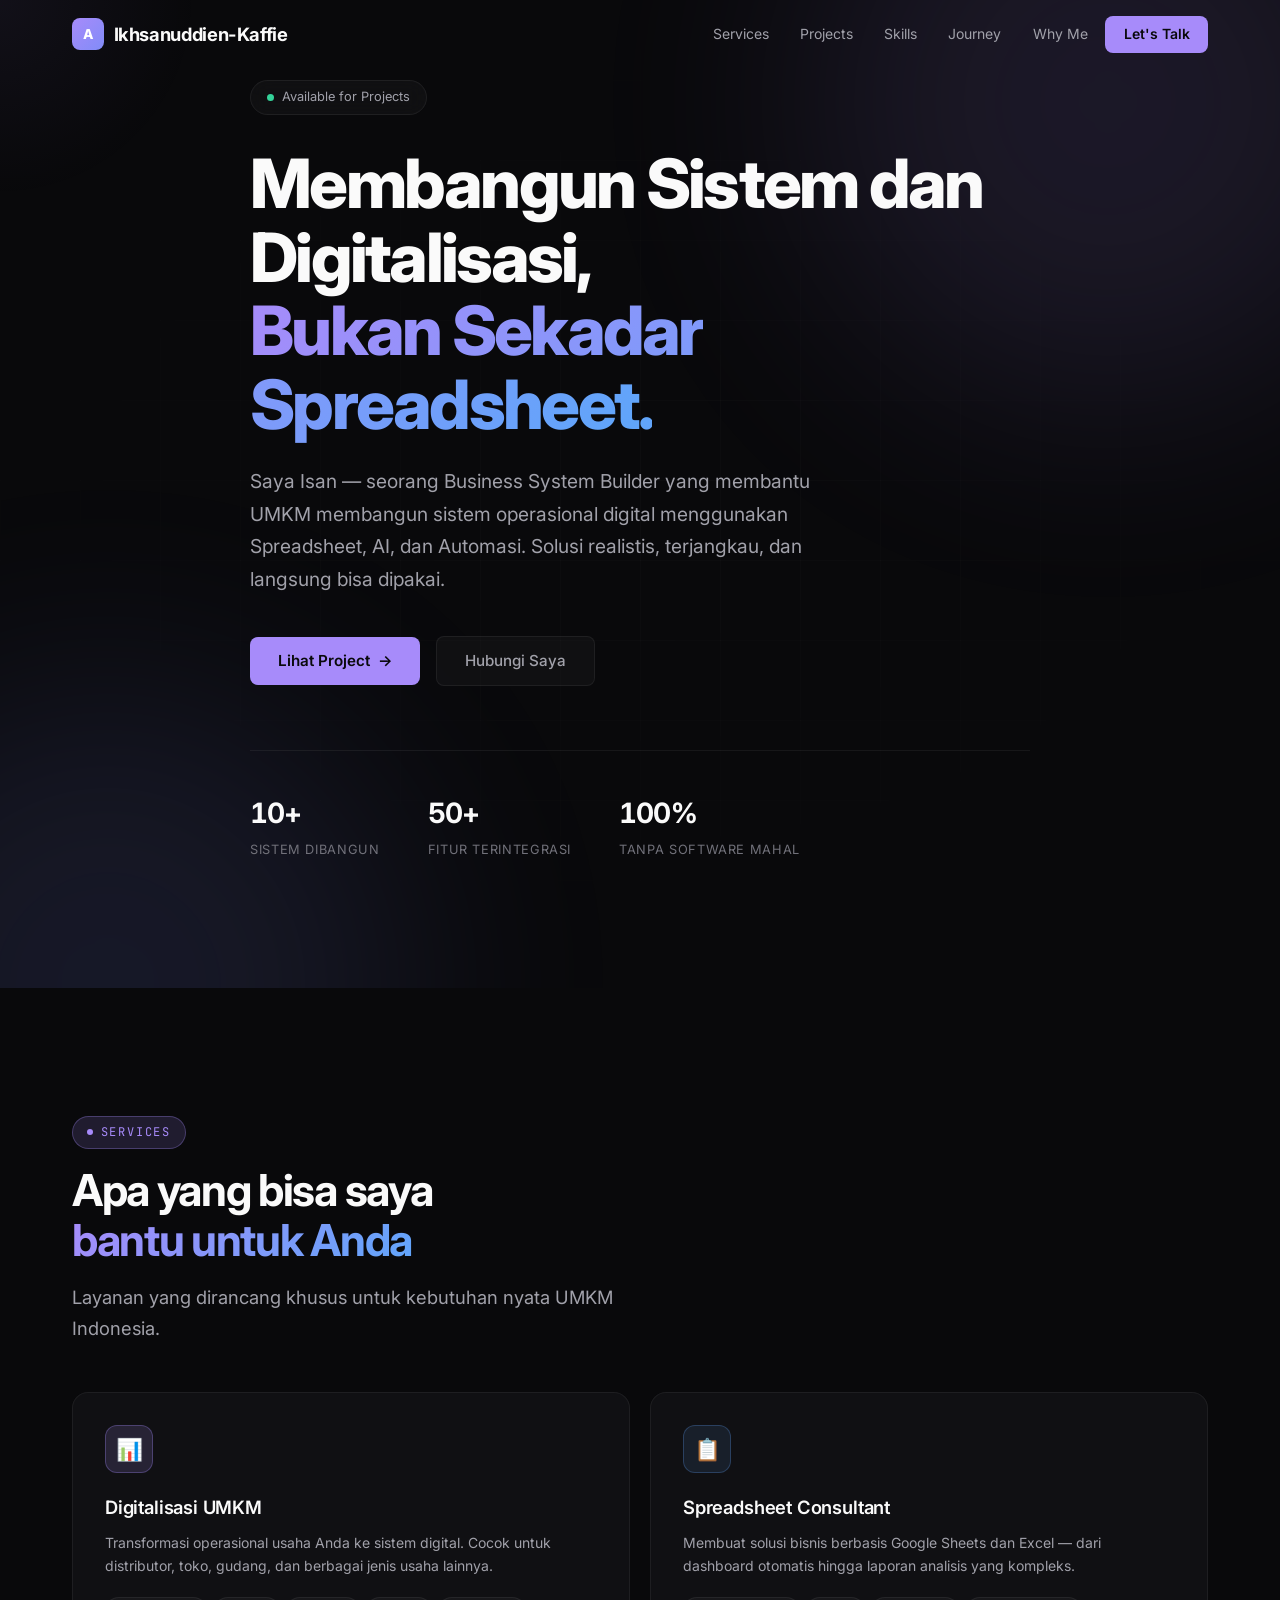
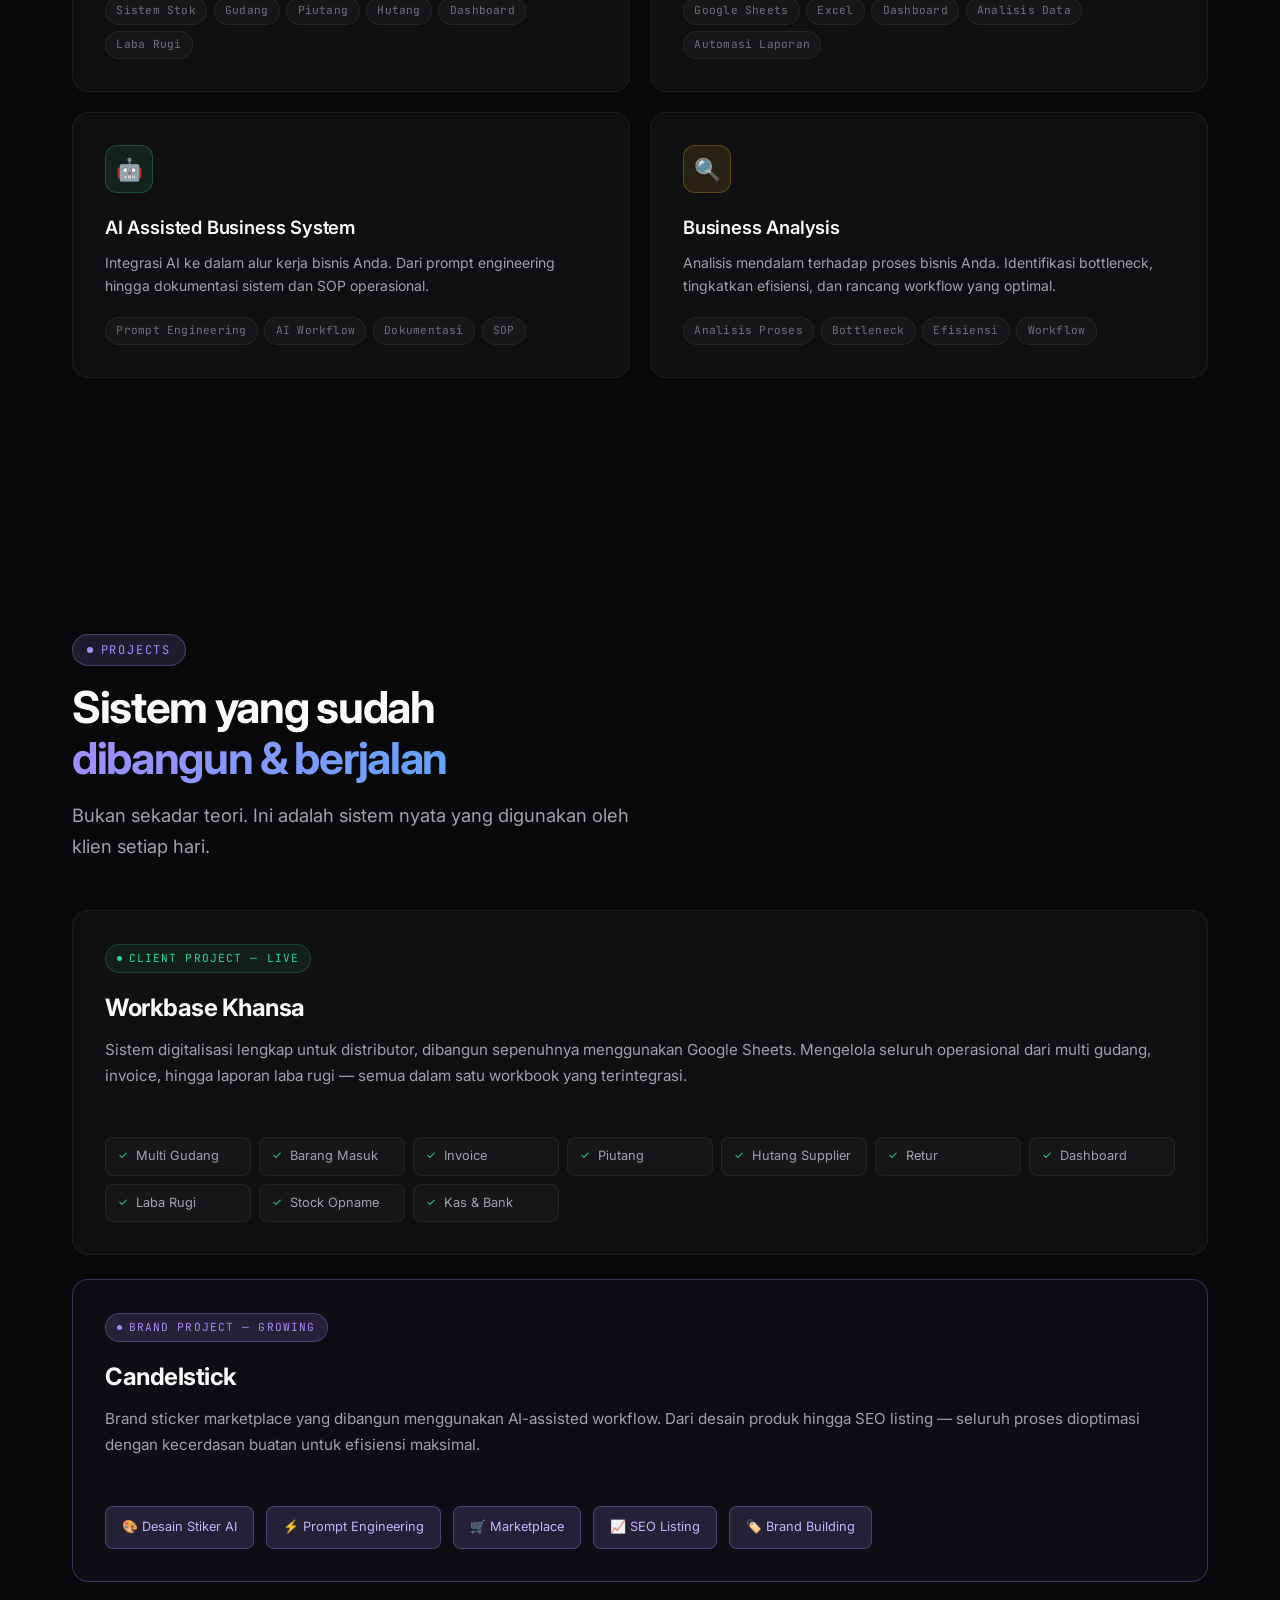
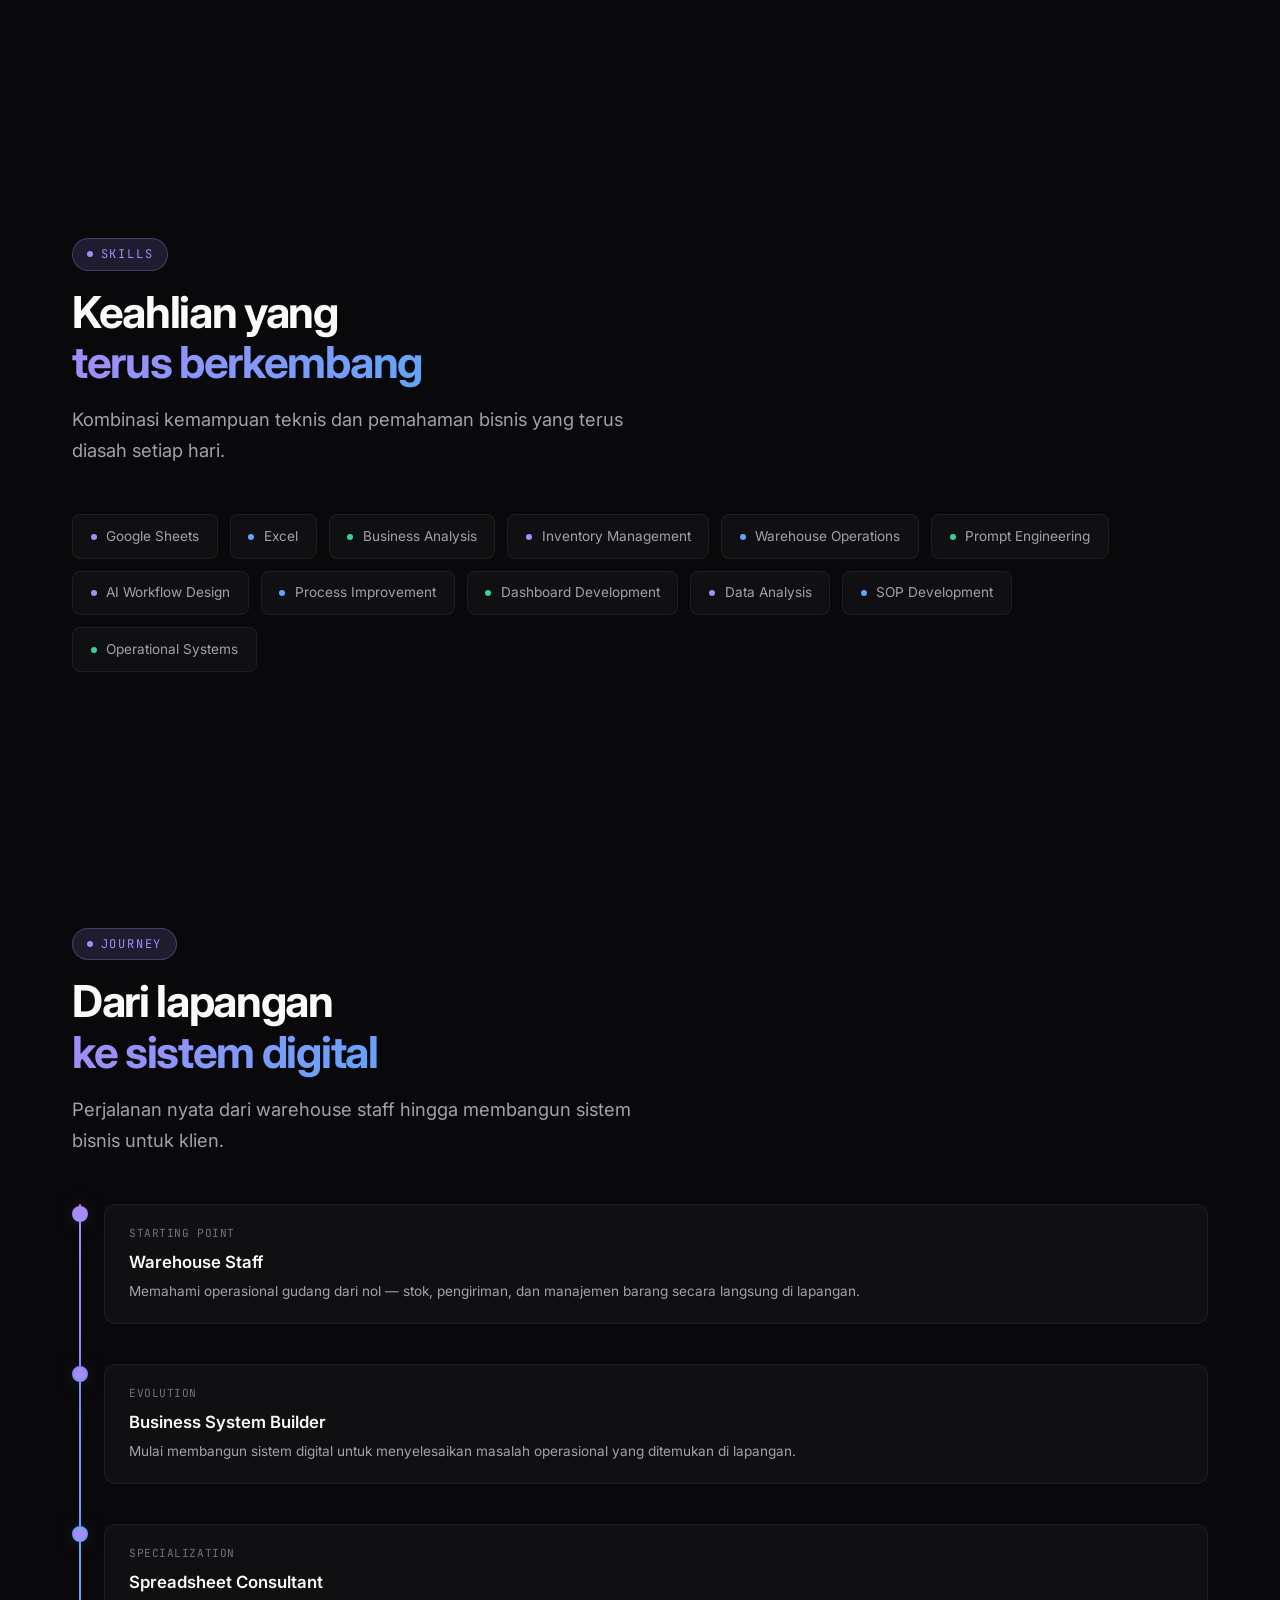
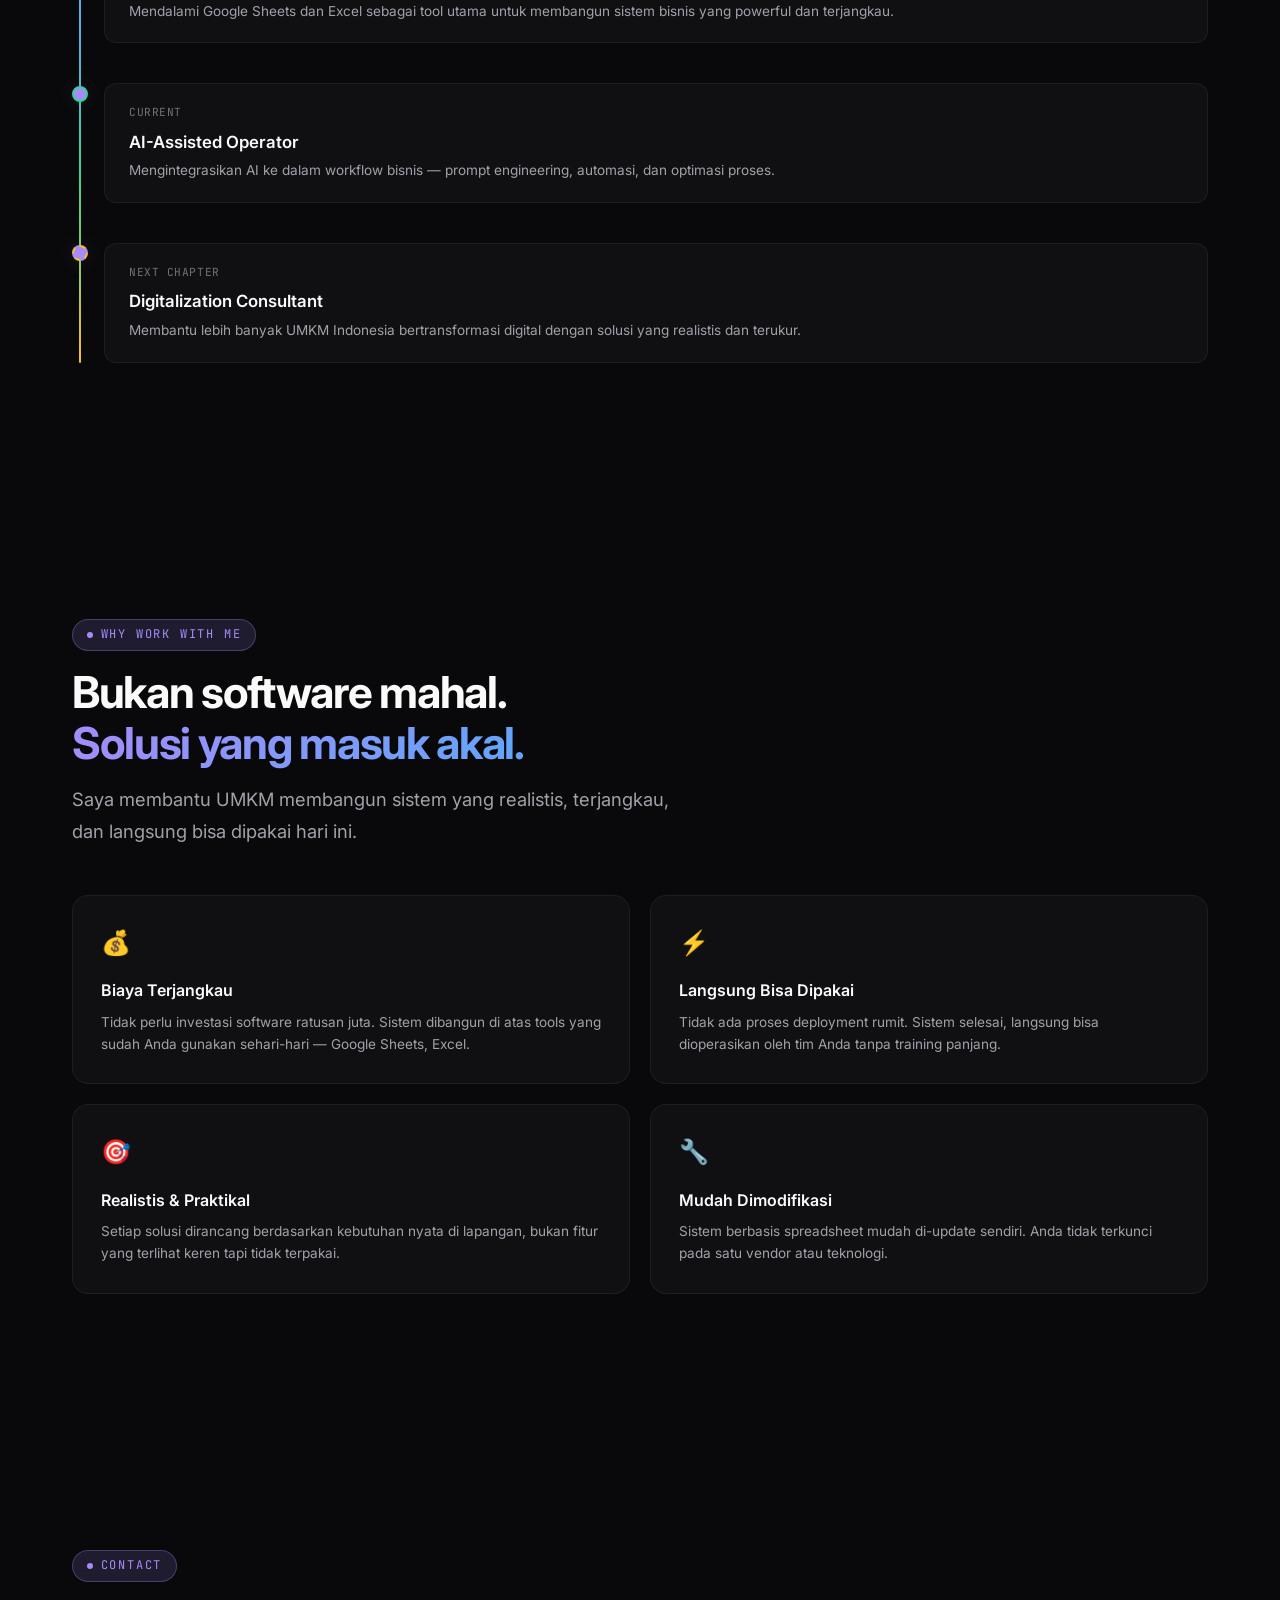
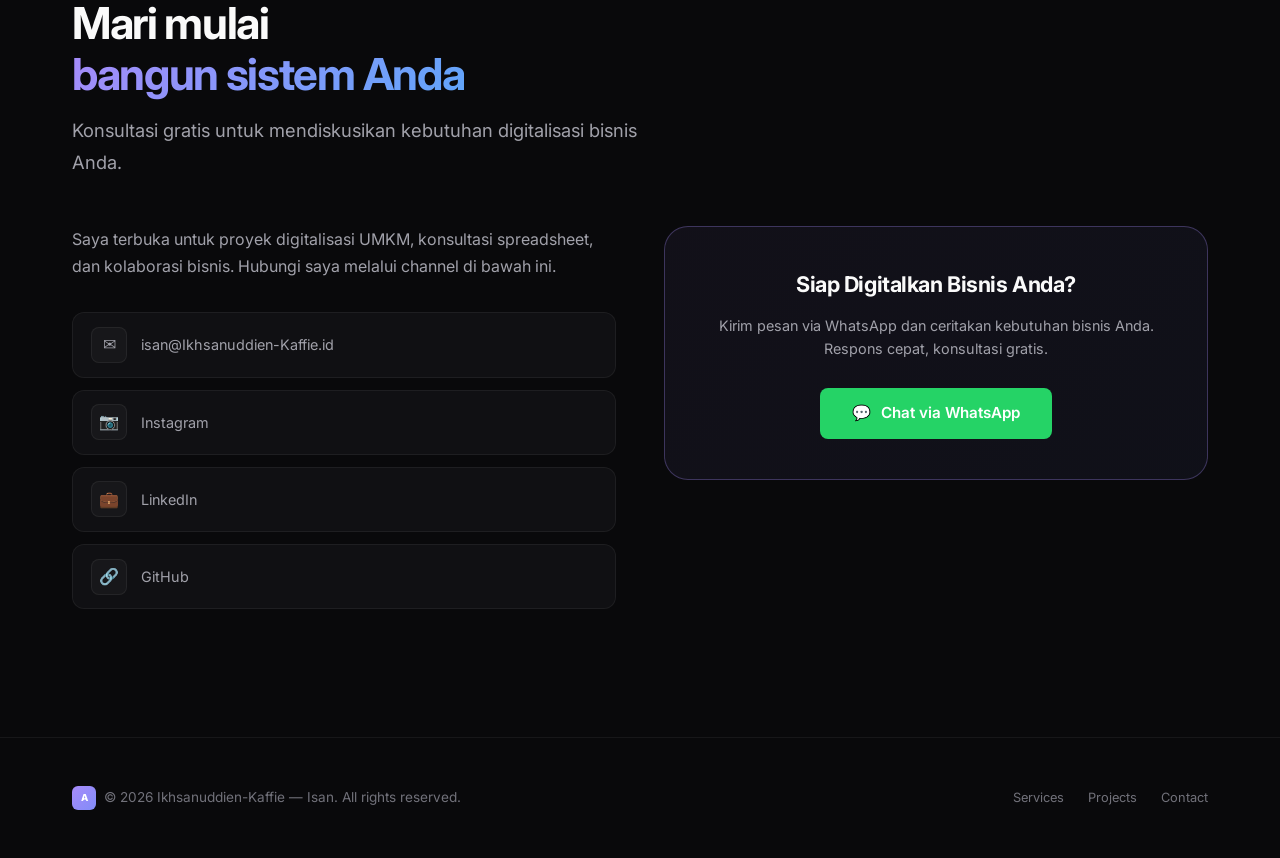
==== commit 4a55d3a4: "ganti nomor" ====
--- a/index.html
+++ b/index.html
@@ -472,7 +472,7 @@
         <div class="contact-cta reveal reveal-delay-4">
           <h3>Siap Digitalkan Bisnis Anda?</h3>
           <p>Kirim pesan via WhatsApp dan ceritakan kebutuhan bisnis Anda. Respons cepat, konsultasi gratis.</p>
-          <a href="https://wa.me/6281234567890?text=Halo%20Isan%2C%20saya%20ingin%20konsultasi%20tentang%20digitalisasi%20bisnis%20saya."
+          <a href="https://wa.me/62819527337194?text=Halo%20Isan%2C%20saya%20ingin%20konsultasi%20tentang%20digitalisasi%20bisnis%20saya."
             class="btn-whatsapp" target="_blank" rel="noopener noreferrer">
             <span>💬</span>
             <span>Chat via WhatsApp</span>
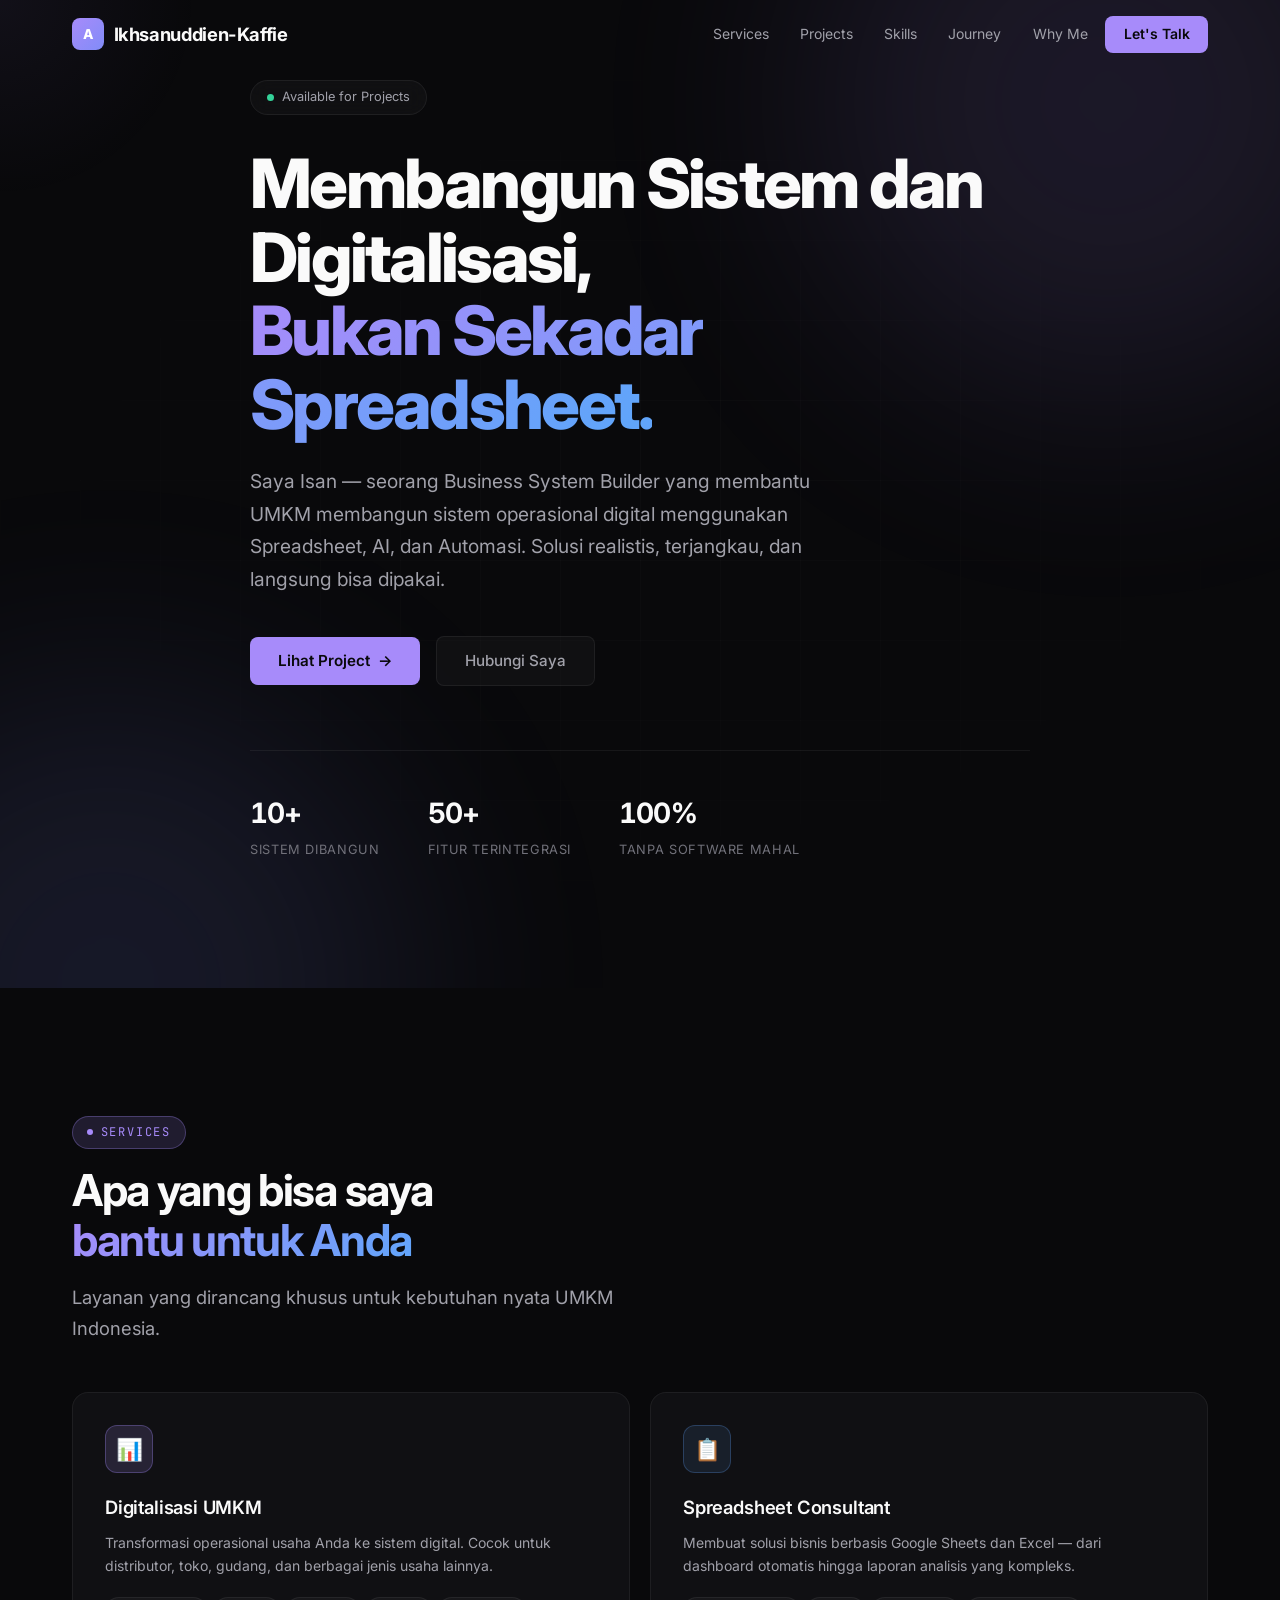
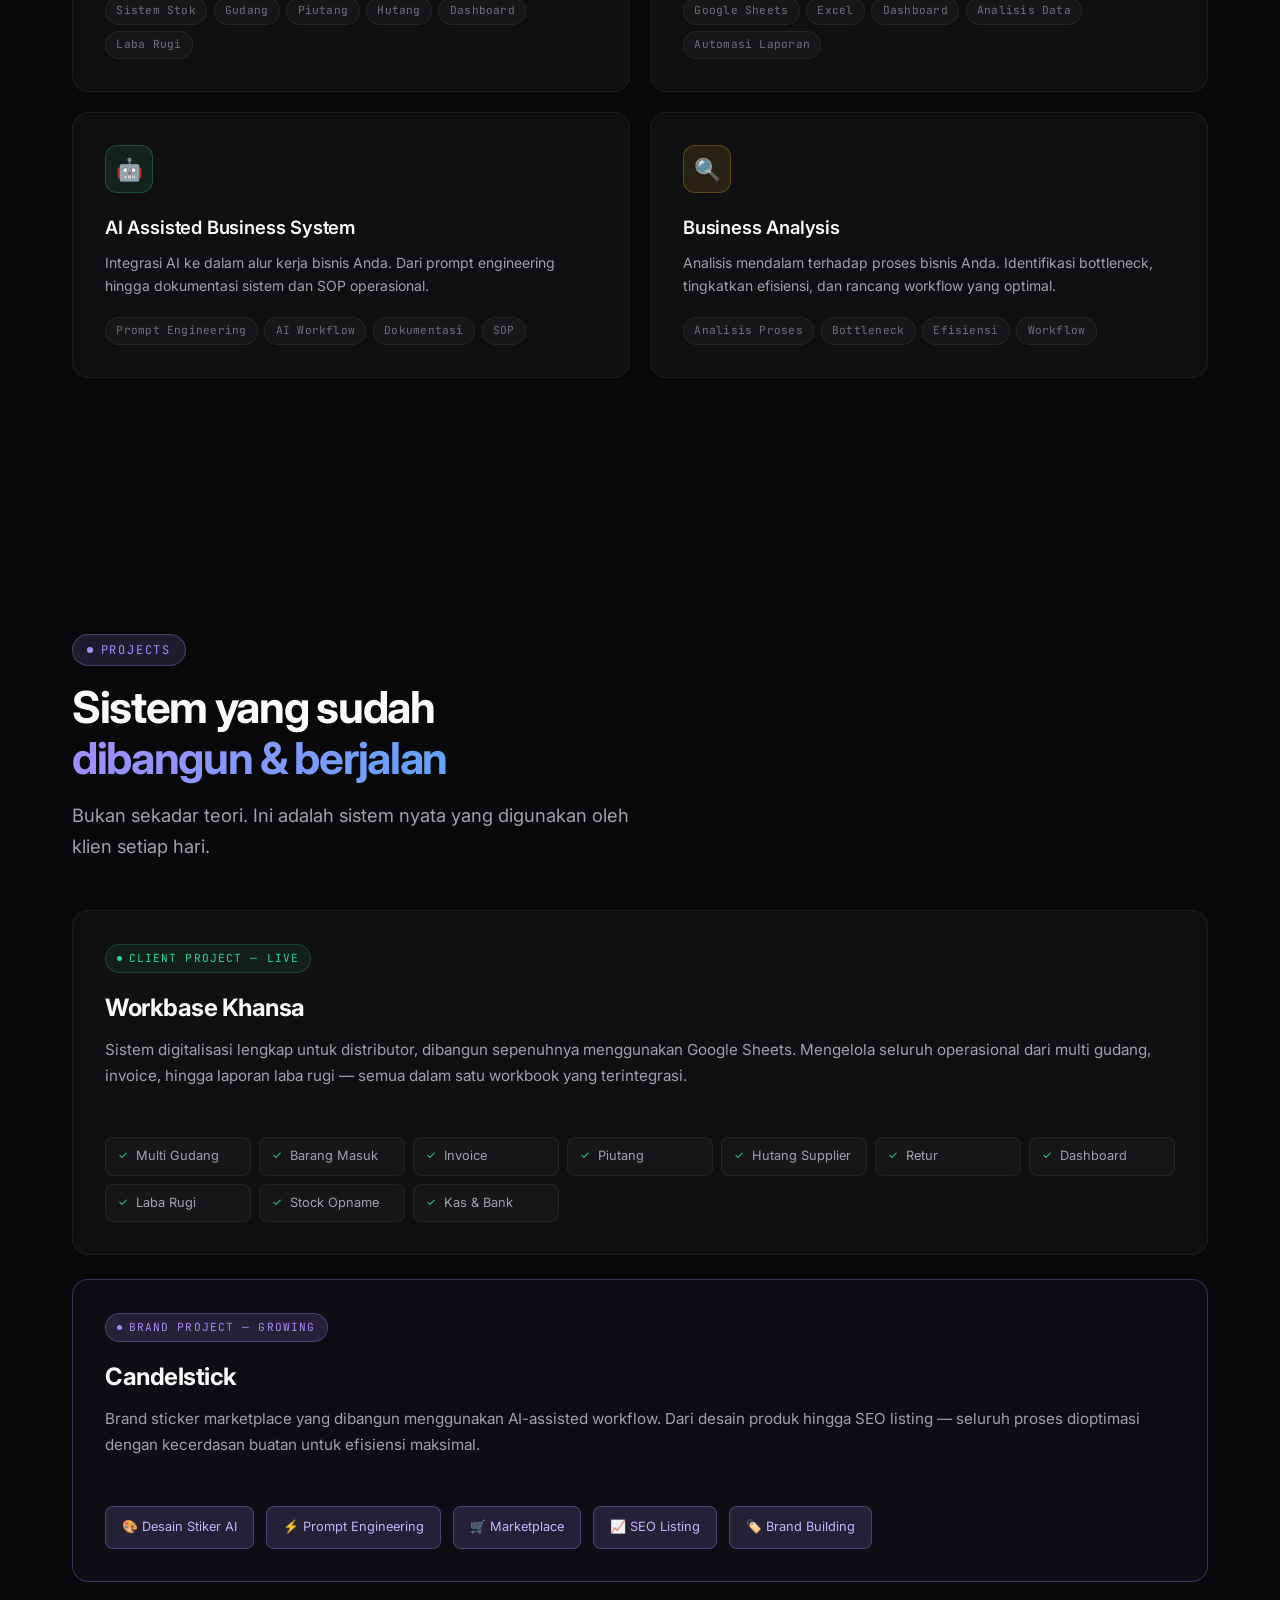
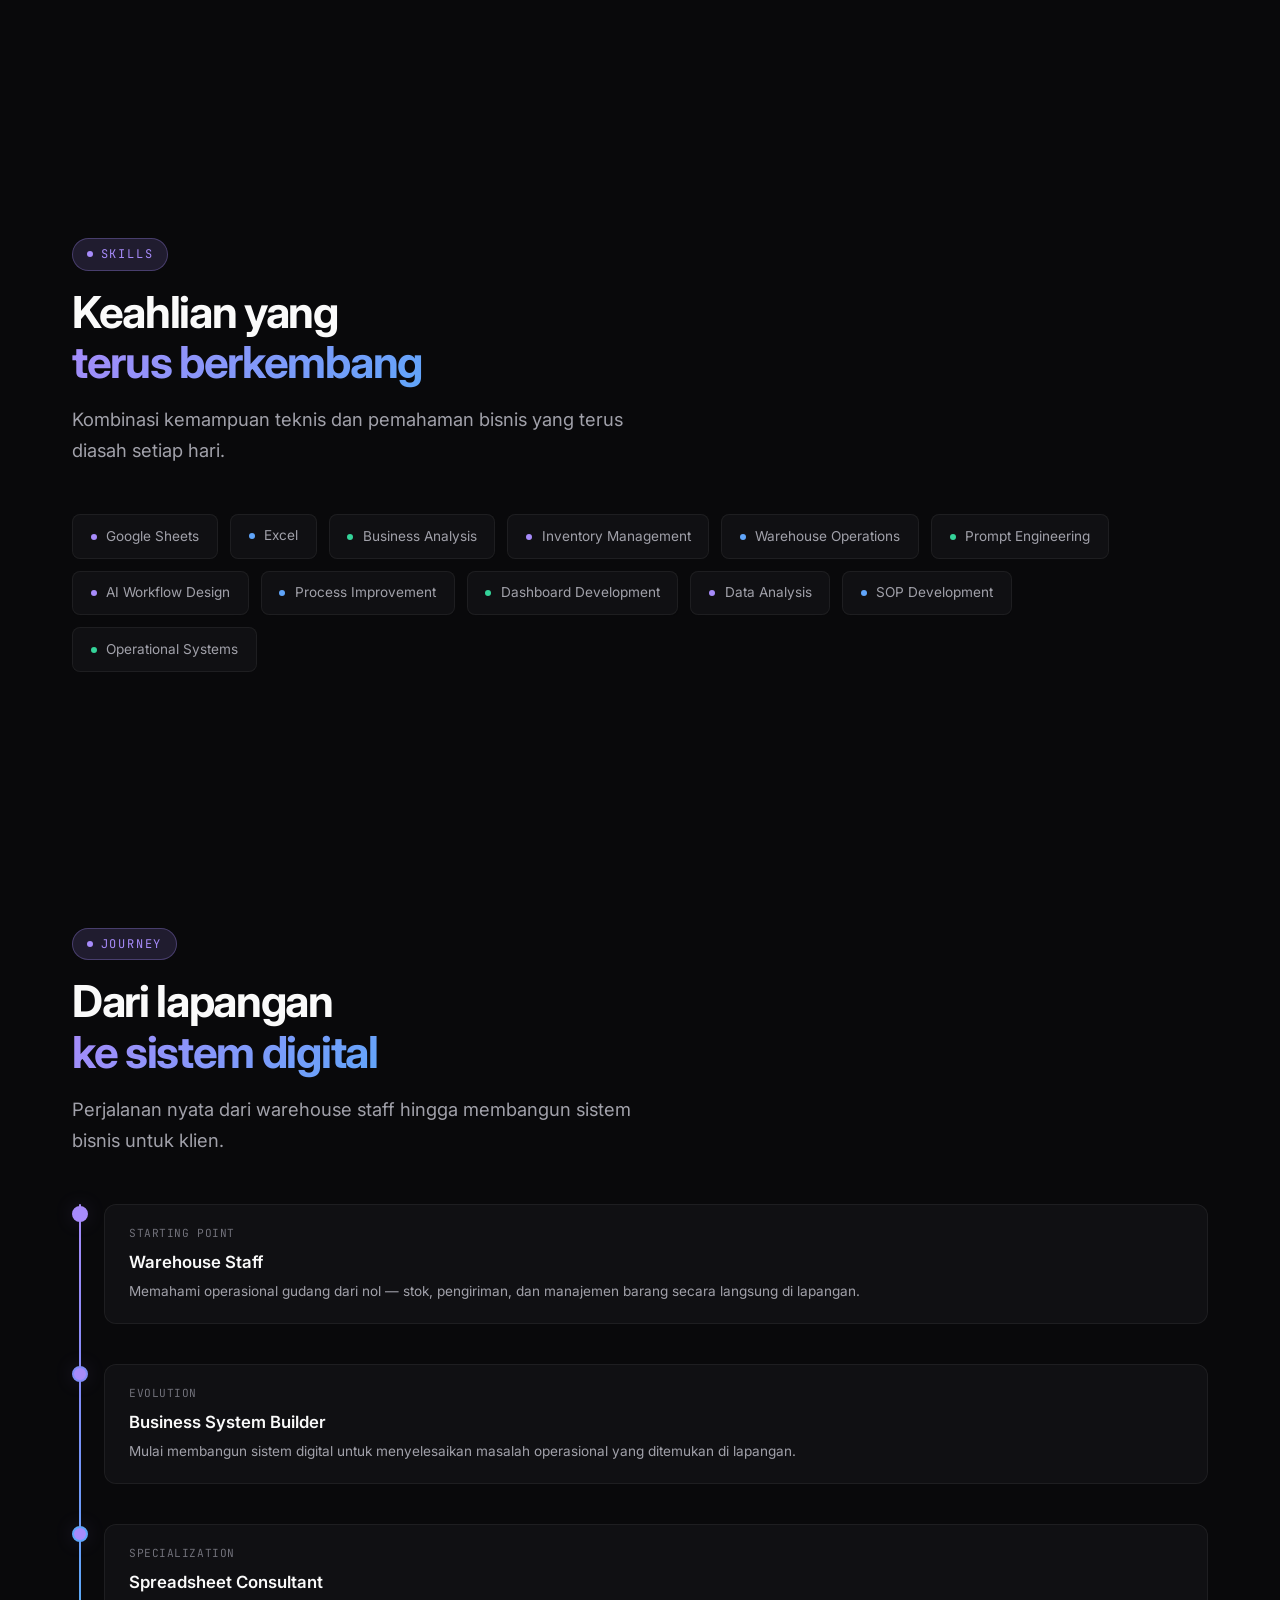
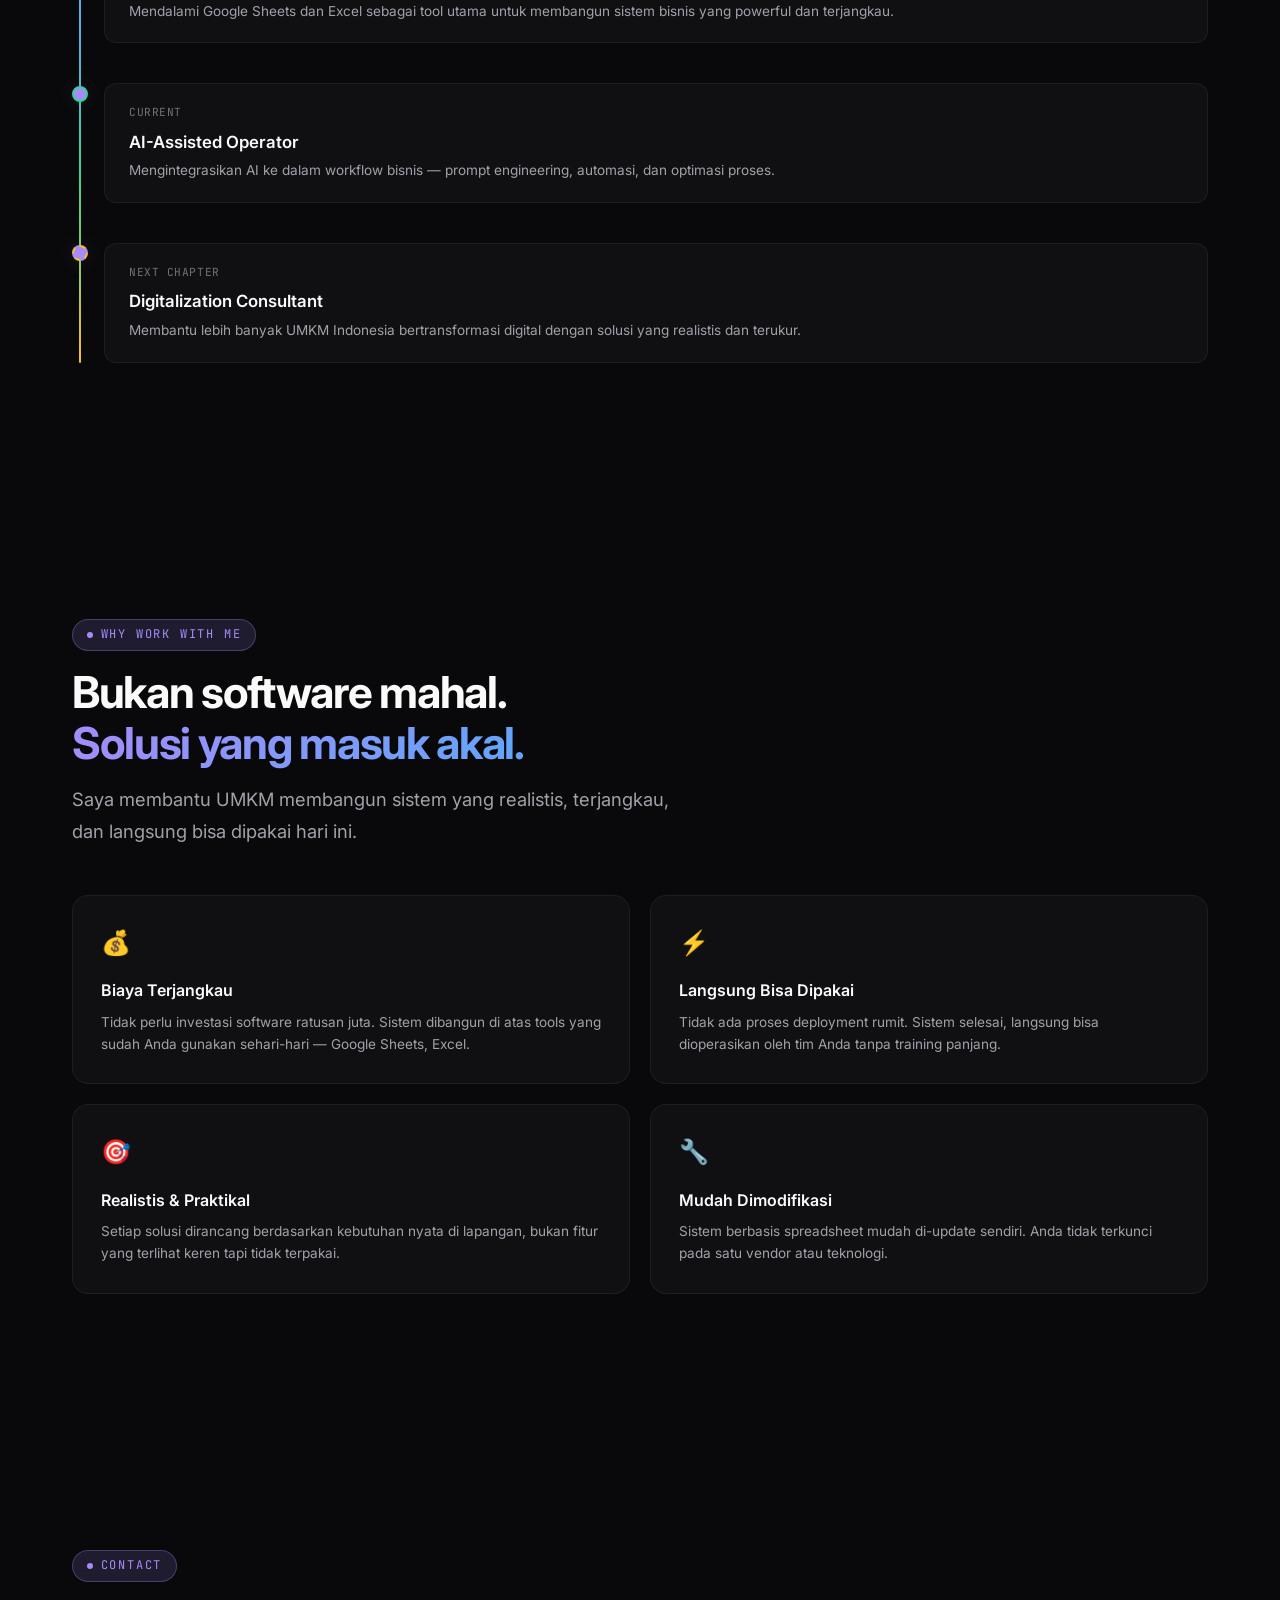
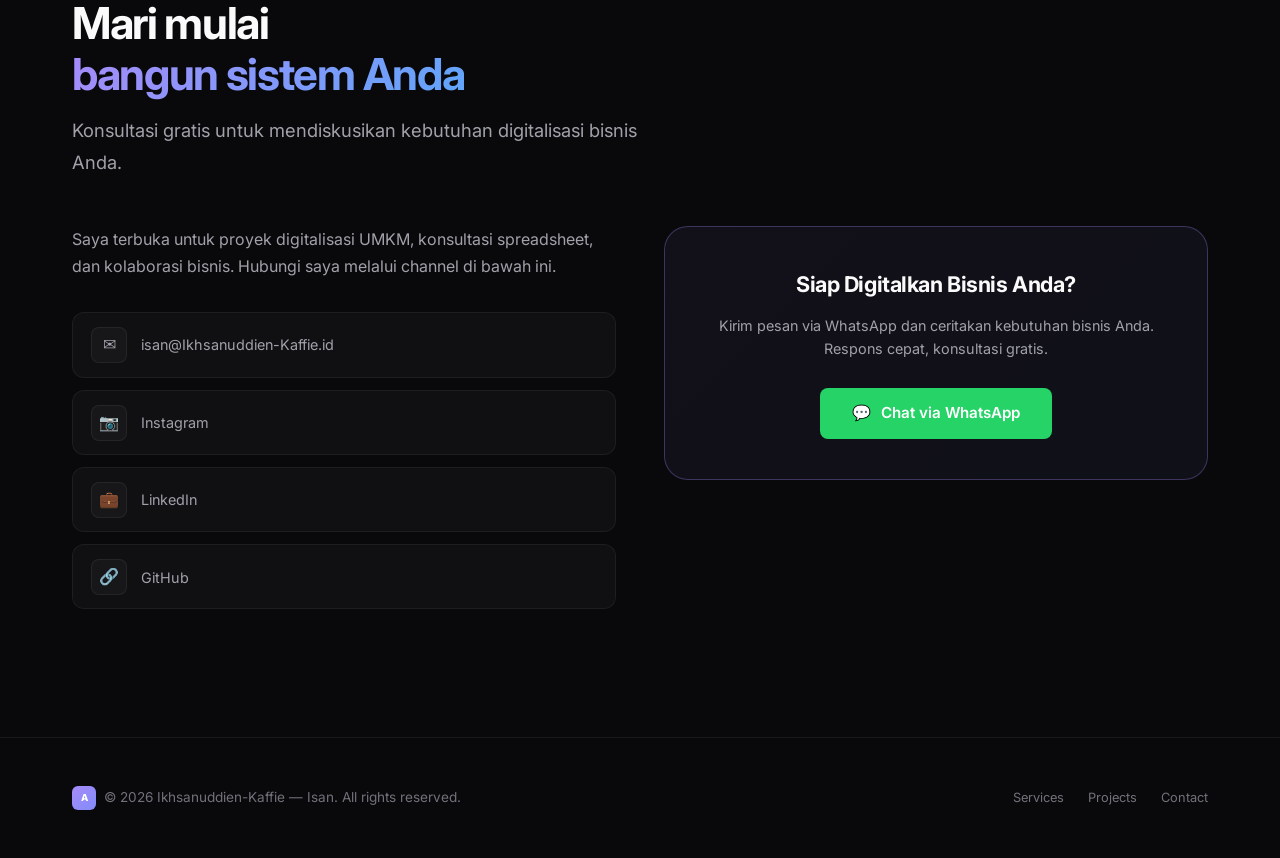
==== commit 26633225: "mengubah nomor lagi" ====
--- a/index.html
+++ b/index.html
@@ -472,7 +472,7 @@
         <div class="contact-cta reveal reveal-delay-4">
           <h3>Siap Digitalkan Bisnis Anda?</h3>
           <p>Kirim pesan via WhatsApp dan ceritakan kebutuhan bisnis Anda. Respons cepat, konsultasi gratis.</p>
-          <a href="https://wa.me/62819527337194?text=Halo%20Isan%2C%20saya%20ingin%20konsultasi%20tentang%20digitalisasi%20bisnis%20saya."
+          <a href="https://wa.me/6281952737194?text=Halo%20Isan%2C%20saya%20ingin%20konsultasi%20tentang%20digitalisasi%20bisnis%20saya."
             class="btn-whatsapp" target="_blank" rel="noopener noreferrer">
             <span>💬</span>
             <span>Chat via WhatsApp</span>
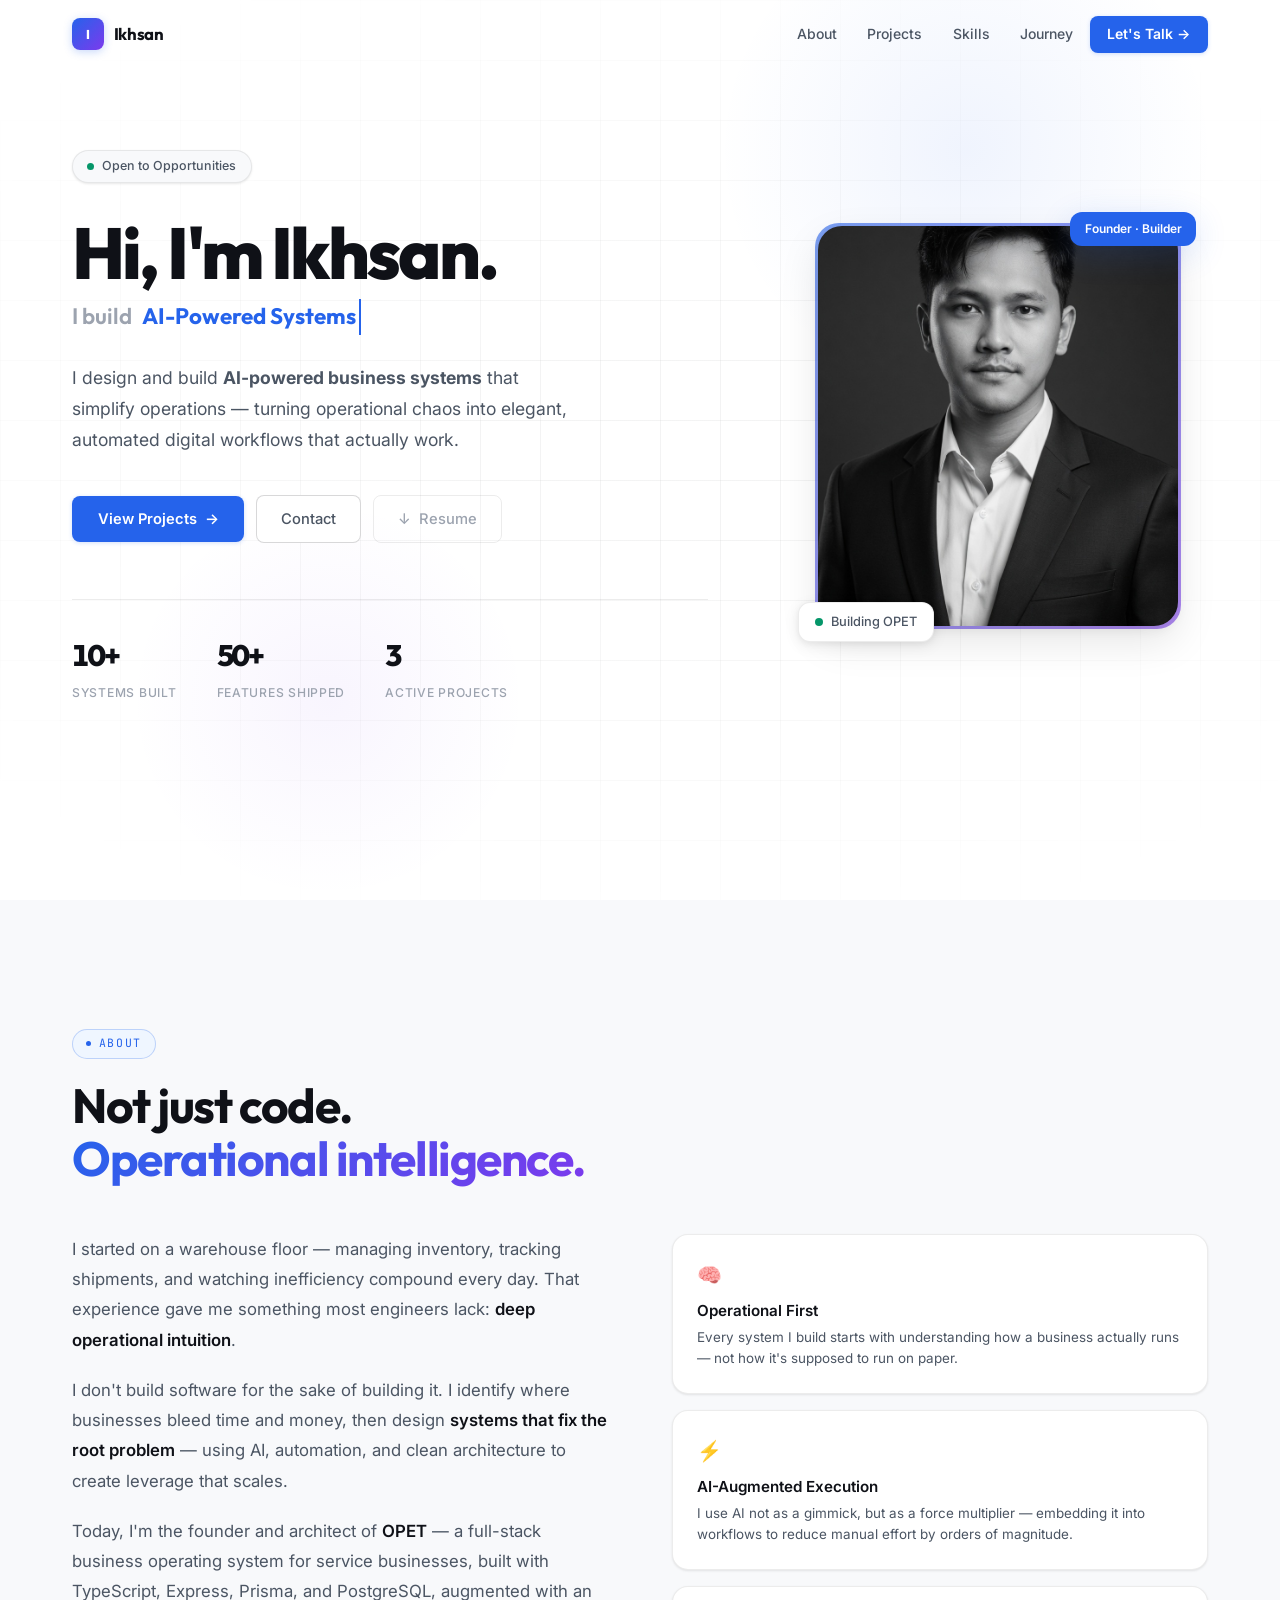
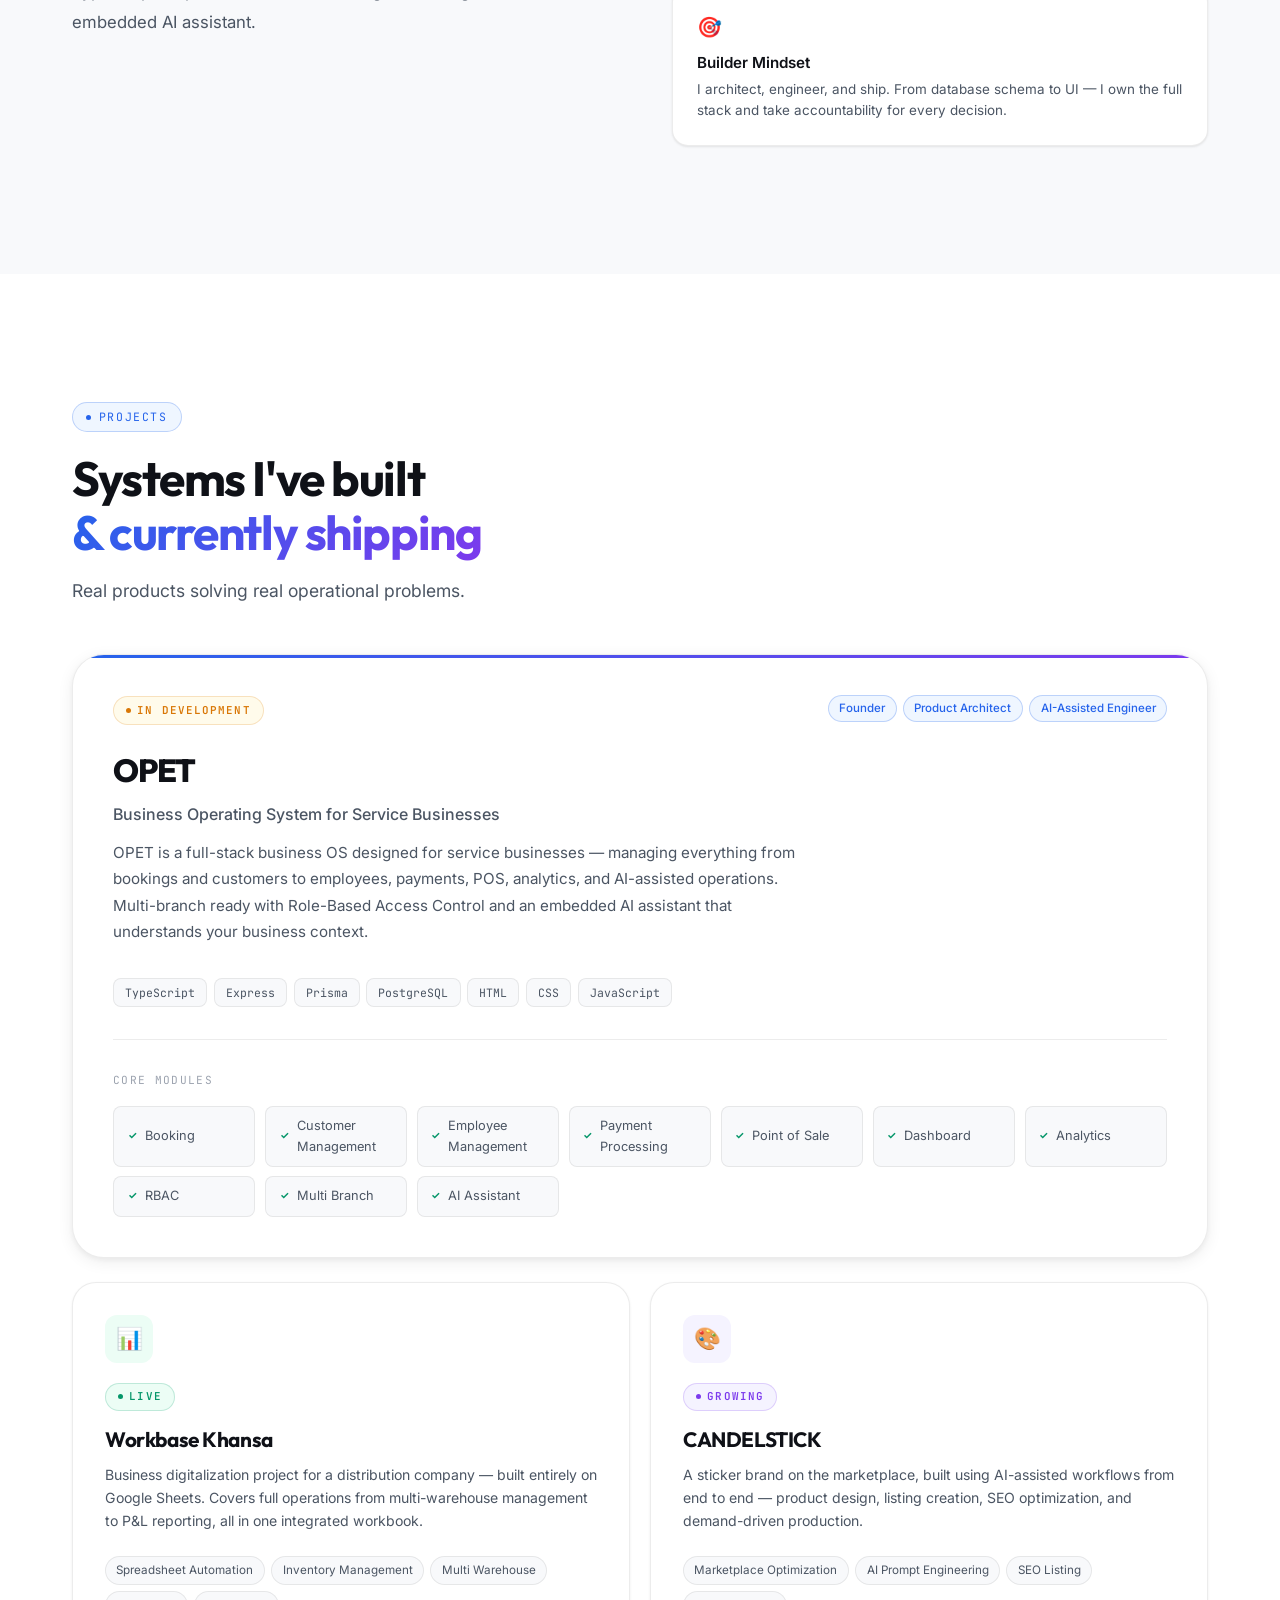
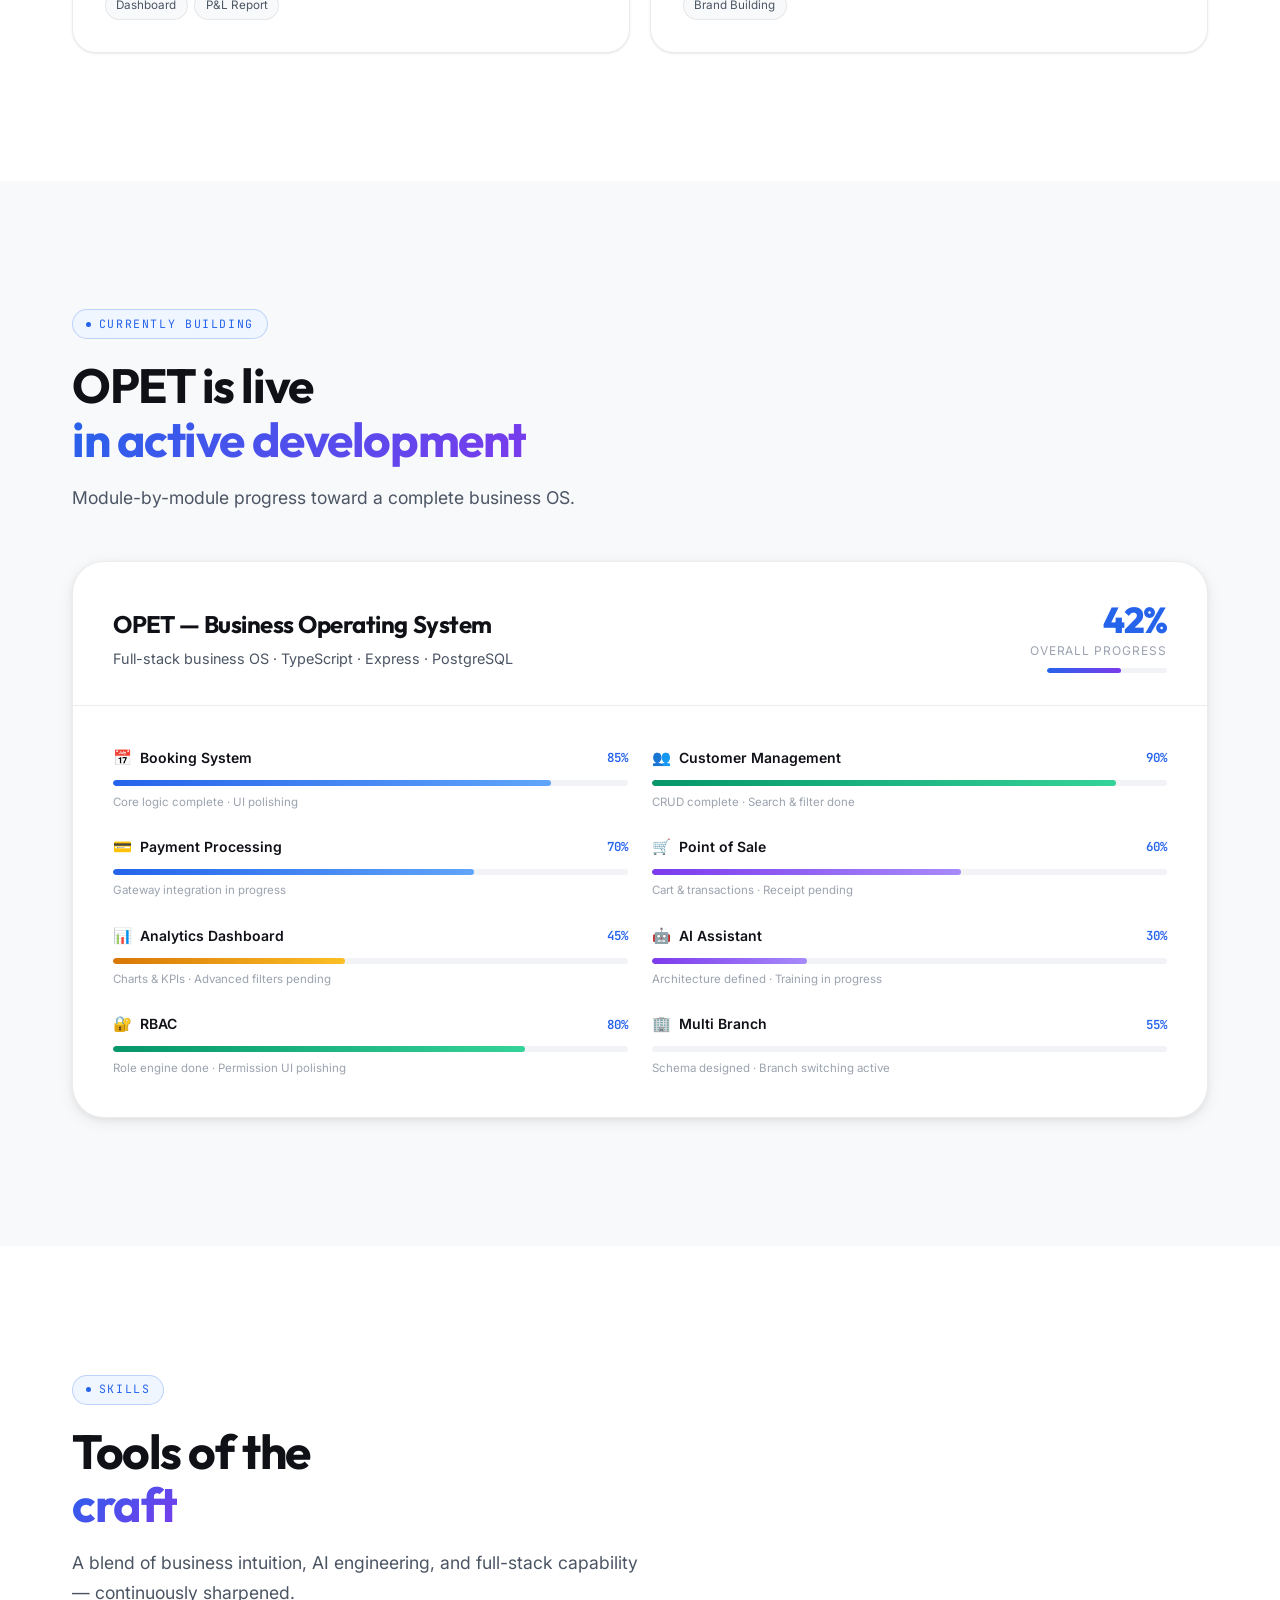
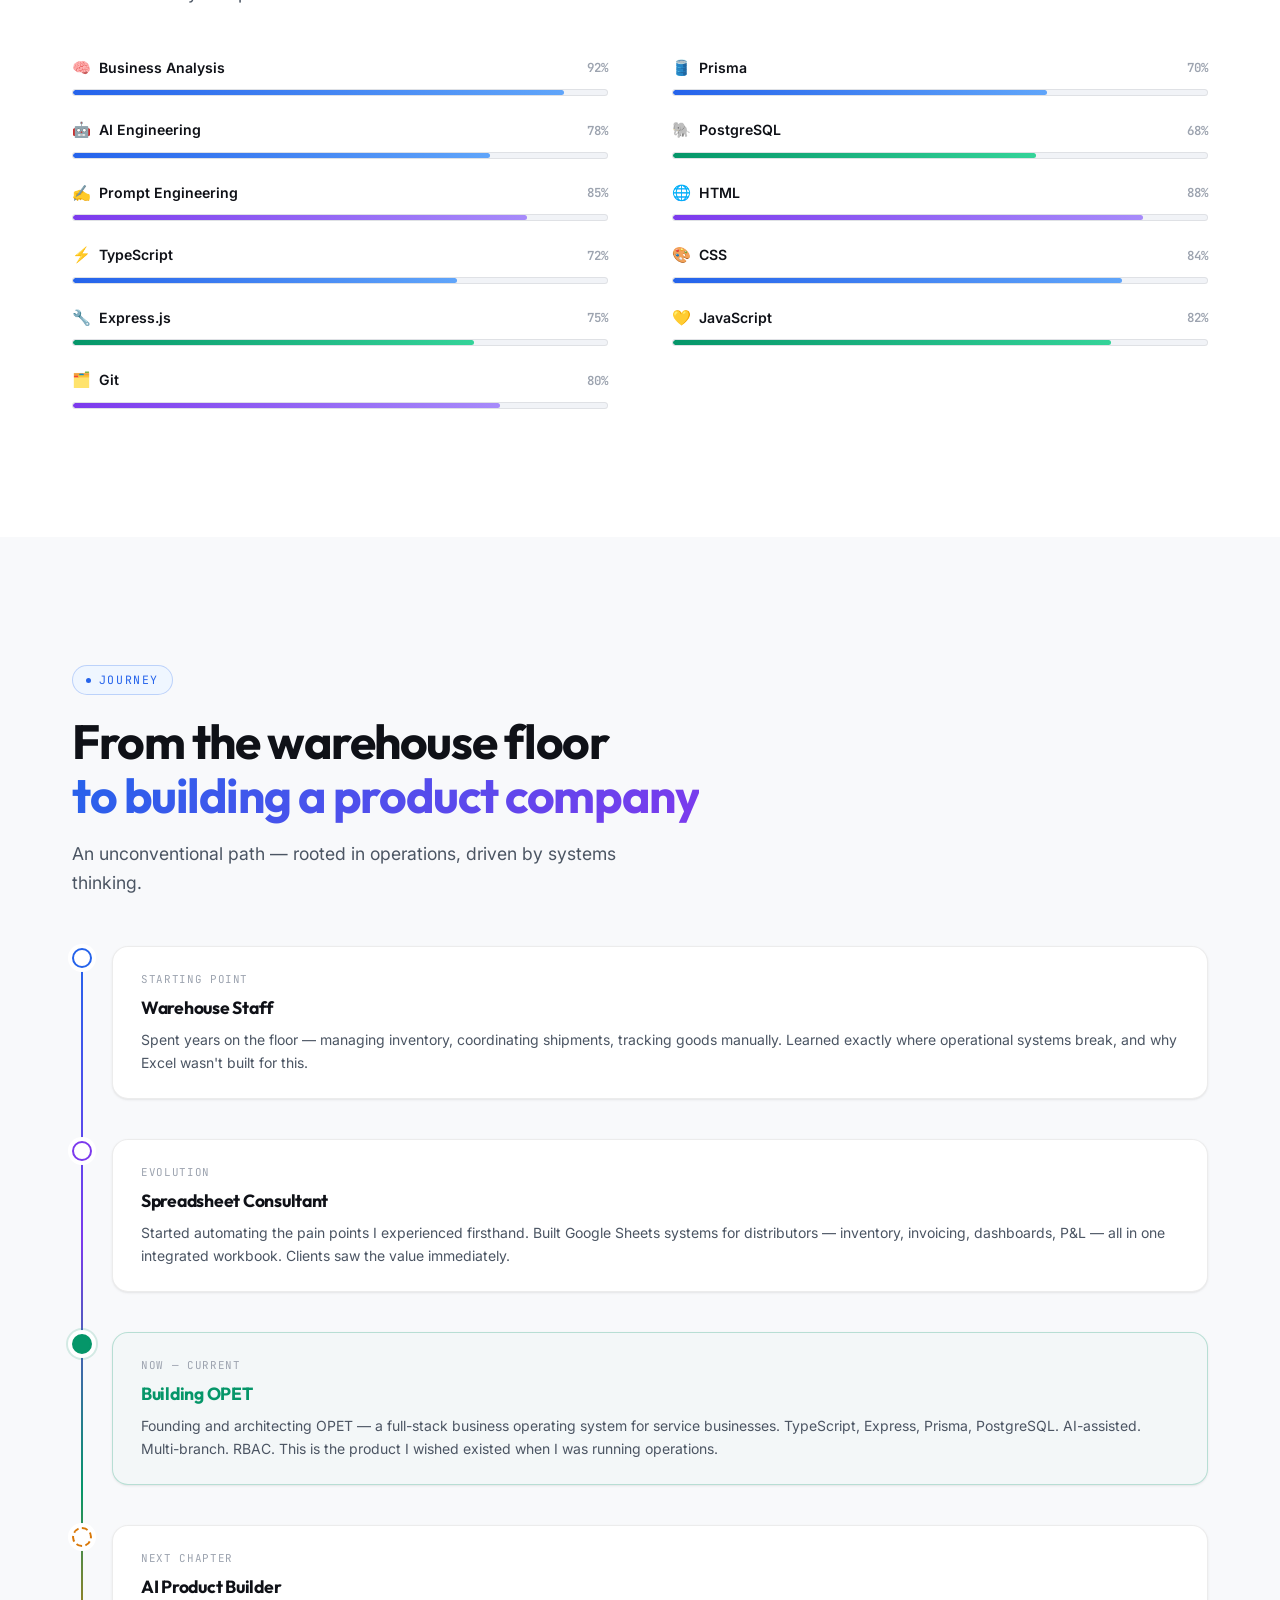
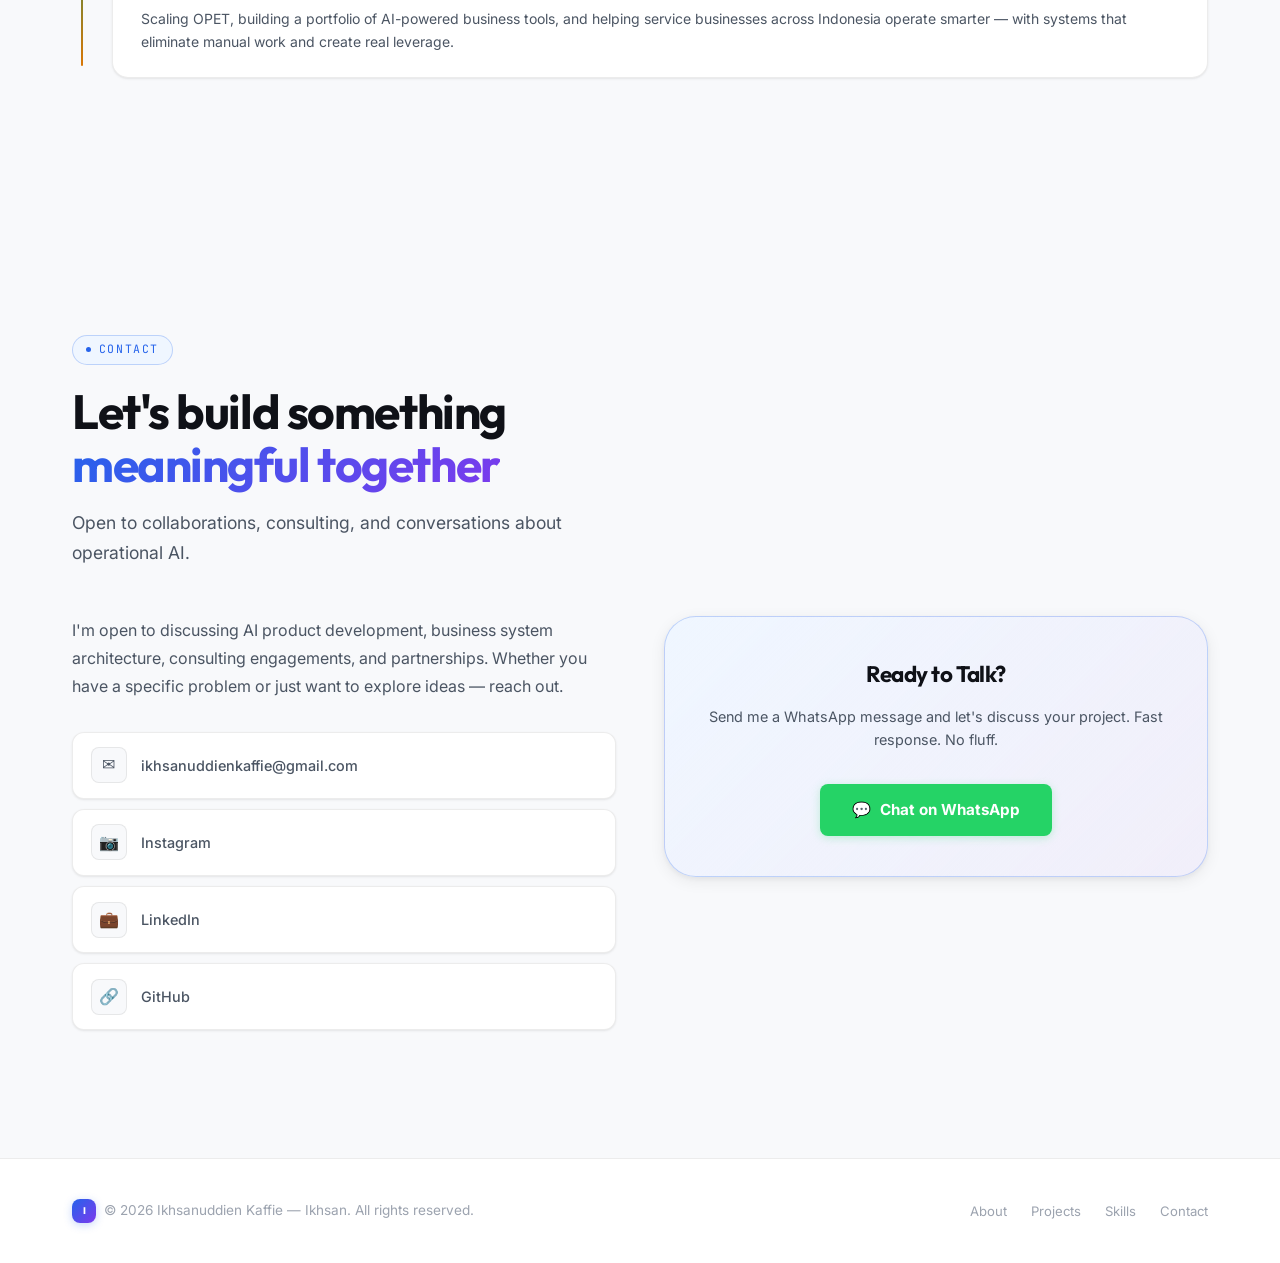
==== commit af8aad98: "Add files via upload" ====
--- a/index.html
+++ b/index.html
@@ -1,5 +1,5 @@
 <!DOCTYPE html>
-<html lang="id">
+<html lang="en">
 
 <head>
   <meta charset="UTF-8">
@@ -7,45 +7,45 @@
   <meta http-equiv="X-UA-Compatible" content="IE=edge">
 
   <!-- SEO -->
-  <title>Ikhsanuddien-Kaffie — Isan | Business System Builder</title>
+  <title>Ikhsan — AI Product Builder & Business System Architect</title>
   <meta name="description"
-    content="Isan membangun sistem bisnis untuk UMKM menggunakan Spreadsheet, AI, dan Automasi. Digitalisasi usaha tanpa software mahal.">
+    content="Ikhsan builds AI-powered business systems that simplify operations. Founder of OPET — a business operating system for service businesses. Turning operational chaos into elegant digital systems.">
   <meta name="keywords"
-    content="digitalisasi UMKM, spreadsheet consultant, Google Sheets, business analysis, AI workflow, sistem bisnis, dashboard, Isan, Ikhsanuddien-Kaffie">
-  <meta name="author" content="Isan — Ikhsanuddien-Kaffie">
+    content="AI Product Builder, Business System Builder, OPET, automation, TypeScript, Express, Prisma, PostgreSQL, business digitalization, AI engineering">
+  <meta name="author" content="Ikhsanuddien Kaffie — Ikhsan">
   <meta name="robots" content="index, follow">
-  <link rel="canonical" href="https://Ikhsanuddien-Kaffie.netlify.app/">
+  <link rel="canonical" href="https://ikhsanuddienkaffie.netlify.app/">
 
   <!-- Open Graph -->
-  <meta property="og:title" content="Ikhsanuddien-Kaffie — Isan | Business System Builder">
+  <meta property="og:title" content="Ikhsan — AI Product Builder & Business System Architect">
   <meta property="og:description"
-    content="Membangun sistem bisnis untuk UMKM menggunakan Spreadsheet, AI, dan Automasi. Solusi realistis dan terjangkau.">
+    content="Building AI-powered business systems that simplify operations. Founder of OPET — business OS for service businesses.">
   <meta property="og:type" content="website">
-  <meta property="og:url" content="https://Ikhsanuddien-Kaffie.netlify.app/">
-  <meta property="og:locale" content="id_ID">
+  <meta property="og:url" content="https://ikhsanuddienkaffie.netlify.app/">
+  <meta property="og:locale" content="en_US">
 
   <!-- Twitter Card -->
   <meta name="twitter:card" content="summary_large_image">
-  <meta name="twitter:title" content="Ikhsanuddien-Kaffie — Isan | Business System Builder">
+  <meta name="twitter:title" content="Ikhsan — AI Product Builder & Business System Architect">
   <meta name="twitter:description"
-    content="Membangun sistem bisnis untuk UMKM menggunakan Spreadsheet, AI, dan Automasi.">
+    content="Building AI-powered business systems that simplify operations. Founder of OPET.">
 
   <!-- Fonts -->
   <link rel="preconnect" href="https://fonts.googleapis.com">
   <link rel="preconnect" href="https://fonts.gstatic.com" crossorigin>
   <link
-    href="https://fonts.googleapis.com/css2?family=Inter:wght@400;500;600;700;800&family=JetBrains+Mono:wght@400;500&display=swap"
+    href="https://fonts.googleapis.com/css2?family=Outfit:wght@400;500;600;700;800&family=Inter:wght@400;500;600;700&family=JetBrains+Mono:wght@400;500&display=swap"
     rel="stylesheet">
 
   <!-- Styles -->
   <link rel="stylesheet" href="style.css">
 
-  <!-- Favicon (inline SVG) -->
+  <!-- Favicon -->
   <link rel="icon"
-    href="data:image/svg+xml,<svg xmlns='http://www.w3.org/2000/svg' viewBox='0 0 100 100'><rect width='100' height='100' rx='20' fill='%23a78bfa'/><text x='50' y='68' font-size='55' font-weight='800' text-anchor='middle' fill='white' font-family='system-ui'>A</text></svg>">
+    href="data:image/svg+xml,<svg xmlns='http://www.w3.org/2000/svg' viewBox='0 0 100 100'><rect width='100' height='100' rx='20' fill='%232563eb'/><text x='50' y='68' font-size='55' font-weight='800' text-anchor='middle' fill='white' font-family='system-ui'>I</text></svg>">
 
   <!-- Theme Color -->
-  <meta name="theme-color" content="#09090b">
+  <meta name="theme-color" content="#ffffff">
 </head>
 
 <body style="overflow: hidden;">
@@ -53,7 +53,7 @@
   <!-- Loader -->
   <div class="loader" aria-hidden="true">
     <div class="loader-content">
-      <div class="loader-icon">A</div>
+      <div class="loader-logo">I</div>
       <div class="loader-bar">
         <div class="loader-bar-inner"></div>
       </div>
@@ -66,27 +66,28 @@
   <!-- Mobile Overlay -->
   <div class="nav-overlay" aria-hidden="true"></div>
 
-  <!-- Navigation -->
+  <!-- ============================================
+       NAVIGATION
+       ============================================ -->
   <nav class="nav" role="navigation" aria-label="Main navigation">
     <div class="nav-inner">
-      <a href="#hero" class="nav-brand" aria-label="Ikhsanuddien-Kaffie Home">
-        <div class="brand-icon">A</div>
-        <span>Ikhsanuddien-Kaffie</span>
+      <a href="#hero" class="nav-brand" aria-label="Ikhsan Home">
+        <div class="brand-logo">I</div>
+        <span>Ikhsan</span>
       </a>
 
-      <div class="nav-toggle" aria-label="Toggle menu" role="button" tabindex="0">
+      <div class="nav-toggle" id="nav-toggle" aria-label="Toggle menu" role="button" tabindex="0">
         <span></span>
         <span></span>
         <span></span>
       </div>
 
       <div class="nav-links" id="nav-links">
-        <a href="#services">Services</a>
+        <a href="#about">About</a>
         <a href="#projects">Projects</a>
         <a href="#skills">Skills</a>
         <a href="#journey">Journey</a>
-        <a href="#why-me">Why Me</a>
-        <a href="#contact" class="nav-cta">Let's Talk</a>
+        <a href="#contact" class="nav-cta">Let's Talk →</a>
       </div>
     </div>
   </nav>
@@ -96,127 +97,131 @@
        ============================================ -->
   <section class="hero section" id="hero">
     <div class="hero-bg" aria-hidden="true">
-      <div class="hero-gradient hero-gradient-1"></div>
-      <div class="hero-gradient hero-gradient-2"></div>
       <div class="hero-grid"></div>
-    </div>
-
+      <div class="hero-glow-1"></div>
+      <div class="hero-glow-2"></div>
+    </div>
+
+    <div class="container hero-inner">
+      <div class="hero-layout">
+
+        <!-- Left: Text -->
+        <div class="hero-content">
+          <div class="hero-badge reveal">
+            <span class="status-dot"></span>
+            <span>Open to Opportunities</span>
+          </div>
+
+          <h1 class="hero-greeting reveal reveal-delay-1">
+            Hi, I'm Ikhsan.
+          </h1>
+
+          <div class="hero-roles reveal reveal-delay-2">
+            <span class="role-static">I build</span>
+            <span class="role-typed" id="role-typed" aria-live="polite">AI-Powered Systems</span>
+          </div>
+
+          <p class="hero-description reveal reveal-delay-3">
+            I design and build <strong>AI-powered business systems</strong> that simplify operations —
+            turning operational chaos into elegant, automated digital workflows that actually work.
+          </p>
+
+          <div class="hero-actions reveal reveal-delay-4">
+            <a href="#projects" class="btn-primary" id="hero-view-projects">
+              <span>View Projects</span>
+              <span>→</span>
+            </a>
+            <a href="#contact" class="btn-secondary" id="hero-contact">
+              <span>Contact</span>
+            </a>
+            <a href="resume.pdf" class="btn-outline" id="hero-resume" download>
+              <span>↓</span>
+              <span>Resume</span>
+            </a>
+          </div>
+
+          <div class="hero-stats reveal reveal-delay-5">
+            <div class="stat-item">
+              <div class="stat-number" data-count="10" data-suffix="+">0+</div>
+              <div class="stat-label">Systems Built</div>
+            </div>
+            <div class="stat-item">
+              <div class="stat-number" data-count="50" data-suffix="+">0+</div>
+              <div class="stat-label">Features Shipped</div>
+            </div>
+            <div class="stat-item">
+              <div class="stat-number" data-count="3" data-suffix="">0</div>
+              <div class="stat-label">Active Projects</div>
+            </div>
+          </div>
+        </div>
+
+        <!-- Right: Portrait -->
+        <div class="hero-portrait-wrap reveal reveal-delay-2">
+          <div class="hero-portrait-ring">
+            <img
+              src="portrait.jpg"
+              alt="Ikhsan — AI Product Builder"
+              class="hero-portrait"
+              width="360"
+              height="400"
+              loading="eager">
+            <div class="hero-portrait-badge">
+              <span class="badge-dot"></span>
+              <span>Building OPET</span>
+            </div>
+            <div class="hero-portrait-tag">Founder · Builder</div>
+          </div>
+        </div>
+
+      </div>
+    </div>
+  </section>
+
+  <!-- ============================================
+       ABOUT SECTION
+       ============================================ -->
+  <section class="section section-alt" id="about">
     <div class="container">
-      <div class="hero-content">
-        <div class="hero-badge reveal">
-          <span class="status"></span>
-          <span>Available for Projects</span>
-        </div>
-
-        <h1 class="hero-title reveal reveal-delay-1">
-          Membangun Sistem dan Digitalisasi,<br>
-          <span class="gradient-text">Bukan Sekadar Spreadsheet.</span>
-        </h1>
-
-        <p class="hero-description reveal reveal-delay-2">
-          Saya Isan — seorang Business System Builder yang membantu UMKM membangun
-          sistem operasional digital menggunakan Spreadsheet, AI, dan Automasi.
-          Solusi realistis, terjangkau, dan langsung bisa dipakai.
-        </p>
-
-        <div class="hero-actions reveal reveal-delay-3">
-          <a href="#projects" class="btn-primary">
-            <span>Lihat Project</span>
-            <span>→</span>
-          </a>
-          <a href="#contact" class="btn-secondary">
-            <span>Hubungi Saya</span>
-          </a>
-        </div>
-
-        <div class="hero-stats reveal reveal-delay-4">
-          <div class="stat-item">
-            <div class="stat-number" data-count="10" data-suffix="+">0+</div>
-            <div class="stat-label">Sistem Dibangun</div>
-          </div>
-          <div class="stat-item">
-            <div class="stat-number" data-count="50" data-suffix="+">0+</div>
-            <div class="stat-label">Fitur Terintegrasi</div>
-          </div>
-          <div class="stat-item">
-            <div class="stat-number" data-count="100" data-suffix="%">0%</div>
-            <div class="stat-label">Tanpa Software Mahal</div>
-          </div>
-        </div>
-      </div>
-    </div>
-  </section>
-
-  <!-- ============================================
-       SERVICES SECTION
-       ============================================ -->
-  <section class="section" id="services">
-    <div class="container">
-      <div class="section-label reveal"><span class="dot"></span> Services</div>
-      <h2 class="section-title reveal reveal-delay-1">Apa yang bisa saya<br><span class="text-gradient">bantu untuk
-          Anda</span></h2>
-      <p class="section-subtitle reveal reveal-delay-2">Layanan yang dirancang khusus untuk kebutuhan nyata UMKM
-        Indonesia.</p>
-
-      <div class="services-grid">
-        <!-- Service 1 -->
-        <article class="service-card reveal">
-          <div class="service-icon">📊</div>
-          <h3>Digitalisasi UMKM</h3>
-          <p>Transformasi operasional usaha Anda ke sistem digital. Cocok untuk distributor, toko, gudang, dan berbagai
-            jenis usaha lainnya.</p>
-          <div class="service-tags">
-            <span class="service-tag">Sistem Stok</span>
-            <span class="service-tag">Gudang</span>
-            <span class="service-tag">Piutang</span>
-            <span class="service-tag">Hutang</span>
-            <span class="service-tag">Dashboard</span>
-            <span class="service-tag">Laba Rugi</span>
-          </div>
-        </article>
-
-        <!-- Service 2 -->
-        <article class="service-card reveal reveal-delay-1">
-          <div class="service-icon">📋</div>
-          <h3>Spreadsheet Consultant</h3>
-          <p>Membuat solusi bisnis berbasis Google Sheets dan Excel — dari dashboard otomatis hingga laporan analisis
-            yang kompleks.</p>
-          <div class="service-tags">
-            <span class="service-tag">Google Sheets</span>
-            <span class="service-tag">Excel</span>
-            <span class="service-tag">Dashboard</span>
-            <span class="service-tag">Analisis Data</span>
-            <span class="service-tag">Automasi Laporan</span>
-          </div>
-        </article>
-
-        <!-- Service 3 -->
-        <article class="service-card reveal reveal-delay-2">
-          <div class="service-icon">🤖</div>
-          <h3>AI Assisted Business System</h3>
-          <p>Integrasi AI ke dalam alur kerja bisnis Anda. Dari prompt engineering hingga dokumentasi sistem dan SOP
-            operasional.</p>
-          <div class="service-tags">
-            <span class="service-tag">Prompt Engineering</span>
-            <span class="service-tag">AI Workflow</span>
-            <span class="service-tag">Dokumentasi</span>
-            <span class="service-tag">SOP</span>
-          </div>
-        </article>
-
-        <!-- Service 4 -->
-        <article class="service-card reveal reveal-delay-3">
-          <div class="service-icon">🔍</div>
-          <h3>Business Analysis</h3>
-          <p>Analisis mendalam terhadap proses bisnis Anda. Identifikasi bottleneck, tingkatkan efisiensi, dan rancang
-            workflow yang optimal.</p>
-          <div class="service-tags">
-            <span class="service-tag">Analisis Proses</span>
-            <span class="service-tag">Bottleneck</span>
-            <span class="service-tag">Efisiensi</span>
-            <span class="service-tag">Workflow</span>
-          </div>
-        </article>
+      <div class="section-label reveal"><span class="dot"></span> About</div>
+      <h2 class="section-title reveal reveal-delay-1">Not just code.<br><span class="text-gradient">Operational intelligence.</span></h2>
+
+      <div class="about-grid">
+        <!-- Left: Text -->
+        <div class="about-text">
+          <p class="reveal reveal-delay-2">
+            I started on a warehouse floor — managing inventory, tracking shipments, and watching inefficiency compound every day.
+            That experience gave me something most engineers lack: <strong>deep operational intuition</strong>.
+          </p>
+          <p class="reveal reveal-delay-3">
+            I don't build software for the sake of building it. I identify where businesses bleed time and money,
+            then design <strong>systems that fix the root problem</strong> — using AI, automation, and clean architecture
+            to create leverage that scales.
+          </p>
+          <p class="reveal reveal-delay-4">
+            Today, I'm the founder and architect of <strong>OPET</strong> — a full-stack business operating system
+            for service businesses, built with TypeScript, Express, Prisma, and PostgreSQL, augmented with an embedded AI assistant.
+          </p>
+        </div>
+
+        <!-- Right: Value Cards -->
+        <div class="about-values">
+          <div class="value-card reveal reveal-delay-2">
+            <div class="value-icon">🧠</div>
+            <h4>Operational First</h4>
+            <p>Every system I build starts with understanding how a business actually runs — not how it's supposed to run on paper.</p>
+          </div>
+          <div class="value-card reveal reveal-delay-3">
+            <div class="value-icon">⚡</div>
+            <h4>AI-Augmented Execution</h4>
+            <p>I use AI not as a gimmick, but as a force multiplier — embedding it into workflows to reduce manual effort by orders of magnitude.</p>
+          </div>
+          <div class="value-card reveal reveal-delay-4">
+            <div class="value-icon">🎯</div>
+            <h4>Builder Mindset</h4>
+            <p>I architect, engineer, and ship. From database schema to UI — I own the full stack and take accountability for every decision.</p>
+          </div>
+        </div>
       </div>
     </div>
   </section>
@@ -227,63 +232,232 @@
   <section class="section" id="projects">
     <div class="container">
       <div class="section-label reveal"><span class="dot"></span> Projects</div>
-      <h2 class="section-title reveal reveal-delay-1">Sistem yang sudah<br><span class="text-gradient">dibangun &
-          berjalan</span></h2>
-      <p class="section-subtitle reveal reveal-delay-2">Bukan sekadar teori. Ini adalah sistem nyata yang digunakan oleh
-        klien setiap hari.</p>
-
-      <div class="projects-grid">
-        <!-- Workbase Khansa -->
-        <article class="project-card reveal">
-          <div class="project-header">
-            <div class="project-status">
-              <span class="dot"></span>
-              Client Project — Live
+      <h2 class="section-title reveal reveal-delay-1">Systems I've built<br><span class="text-gradient">& currently shipping</span></h2>
+      <p class="section-subtitle reveal reveal-delay-2">Real products solving real operational problems.</p>
+
+      <div class="projects-stack">
+
+        <!-- ===== OPET — Flagship ===== -->
+        <article class="project-flagship reveal reveal-delay-2" id="opet">
+          <div class="flagship-body">
+            <div class="project-top">
+              <div>
+                <span class="project-status-badge status-dev">
+                  <span class="status-dot-sm"></span>
+                  In Development
+                </span>
+              </div>
+              <div class="project-roles">
+                <span class="role-chip">Founder</span>
+                <span class="role-chip">Product Architect</span>
+                <span class="role-chip">AI-Assisted Engineer</span>
+              </div>
+            </div>
+
+            <h3 class="flagship-title">OPET</h3>
+            <p class="flagship-subtitle">Business Operating System for Service Businesses</p>
+            <p class="flagship-desc">
+              OPET is a full-stack business OS designed for service businesses — managing everything from bookings and
+              customers to employees, payments, POS, analytics, and AI-assisted operations. Multi-branch ready with
+              Role-Based Access Control and an embedded AI assistant that understands your business context.
+            </p>
+
+            <!-- Tech Stack -->
+            <div class="project-tech">
+              <span class="tech-tag">TypeScript</span>
+              <span class="tech-tag">Express</span>
+              <span class="tech-tag">Prisma</span>
+              <span class="tech-tag">PostgreSQL</span>
+              <span class="tech-tag">HTML</span>
+              <span class="tech-tag">CSS</span>
+              <span class="tech-tag">JavaScript</span>
+            </div>
+
+            <div class="flagship-divider"></div>
+            <p class="features-label">Core Modules</p>
+            <div class="features-grid">
+              <div class="feature-item"><span class="feature-check">✓</span> Booking</div>
+              <div class="feature-item"><span class="feature-check">✓</span> Customer Management</div>
+              <div class="feature-item"><span class="feature-check">✓</span> Employee Management</div>
+              <div class="feature-item"><span class="feature-check">✓</span> Payment Processing</div>
+              <div class="feature-item"><span class="feature-check">✓</span> Point of Sale</div>
+              <div class="feature-item"><span class="feature-check">✓</span> Dashboard</div>
+              <div class="feature-item"><span class="feature-check">✓</span> Analytics</div>
+              <div class="feature-item"><span class="feature-check">✓</span> RBAC</div>
+              <div class="feature-item"><span class="feature-check">✓</span> Multi Branch</div>
+              <div class="feature-item"><span class="feature-check">✓</span> AI Assistant</div>
+            </div>
+          </div>
+        </article>
+
+        <!-- ===== Two Standard Cards ===== -->
+        <div class="projects-row">
+
+          <!-- Workbase Khansa -->
+          <article class="project-card reveal reveal-delay-3" id="workbase-khansa">
+            <div class="project-card-icon icon-green">📊</div>
+            <div class="project-top" style="margin-bottom:0.75rem;">
+              <span class="project-status-badge status-live">
+                <span class="status-dot-sm"></span>
+                Live
+              </span>
             </div>
             <h3>Workbase Khansa</h3>
-            <p class="project-desc">
-              Sistem digitalisasi lengkap untuk distributor, dibangun sepenuhnya menggunakan Google Sheets.
-              Mengelola seluruh operasional dari multi gudang, invoice, hingga laporan laba rugi —
-              semua dalam satu workbook yang terintegrasi.
+            <p class="project-card-desc">
+              Business digitalization project for a distribution company — built entirely on Google Sheets.
+              Covers full operations from multi-warehouse management to P&amp;L reporting, all in one integrated workbook.
             </p>
-          </div>
-          <div class="project-features">
-            <div class="project-feature"><span class="check">✓</span> Multi Gudang</div>
-            <div class="project-feature"><span class="check">✓</span> Barang Masuk</div>
-            <div class="project-feature"><span class="check">✓</span> Invoice</div>
-            <div class="project-feature"><span class="check">✓</span> Piutang</div>
-            <div class="project-feature"><span class="check">✓</span> Hutang Supplier</div>
-            <div class="project-feature"><span class="check">✓</span> Retur</div>
-            <div class="project-feature"><span class="check">✓</span> Dashboard</div>
-            <div class="project-feature"><span class="check">✓</span> Laba Rugi</div>
-            <div class="project-feature"><span class="check">✓</span> Stock Opname</div>
-            <div class="project-feature"><span class="check">✓</span> Kas &amp; Bank</div>
-          </div>
-        </article>
-
-        <!-- Candelstick -->
-        <article class="project-card candelstick reveal reveal-delay-1">
-          <div class="project-header">
-            <div class="project-status"
-              style="color: var(--accent); border-color: var(--border-accent); background: var(--accent-glow);">
-              <span class="dot" style="background: var(--accent);"></span>
-              Brand Project — Growing
-            </div>
-            <h3>Candelstick</h3>
-            <p class="project-desc">
-              Brand sticker marketplace yang dibangun menggunakan AI-assisted workflow.
-              Dari desain produk hingga SEO listing — seluruh proses dioptimasi dengan
-              kecerdasan buatan untuk efisiensi maksimal.
+            <div class="project-card-features">
+              <span class="card-feature-tag">Spreadsheet Automation</span>
+              <span class="card-feature-tag">Inventory Management</span>
+              <span class="card-feature-tag">Multi Warehouse</span>
+              <span class="card-feature-tag">Dashboard</span>
+              <span class="card-feature-tag">P&amp;L Report</span>
+            </div>
+          </article>
+
+          <!-- CANDELSTICK -->
+          <article class="project-card reveal reveal-delay-4" id="candelstick">
+            <div class="project-card-icon icon-purple">🎨</div>
+            <div class="project-top" style="margin-bottom:0.75rem;">
+              <span class="project-status-badge status-growing">
+                <span class="status-dot-sm"></span>
+                Growing
+              </span>
+            </div>
+            <h3>CANDELSTICK</h3>
+            <p class="project-card-desc">
+              A sticker brand on the marketplace, built using AI-assisted workflows from end to end —
+              product design, listing creation, SEO optimization, and demand-driven production.
             </p>
-          </div>
-          <div class="candelstick-focus">
-            <div class="focus-item">🎨 Desain Stiker AI</div>
-            <div class="focus-item">⚡ Prompt Engineering</div>
-            <div class="focus-item">🛒 Marketplace</div>
-            <div class="focus-item">📈 SEO Listing</div>
-            <div class="focus-item">🏷️ Brand Building</div>
-          </div>
-        </article>
+            <div class="project-card-features">
+              <span class="card-feature-tag">Marketplace Optimization</span>
+              <span class="card-feature-tag">AI Prompt Engineering</span>
+              <span class="card-feature-tag">SEO Listing</span>
+              <span class="card-feature-tag">Brand Building</span>
+            </div>
+          </article>
+
+        </div>
+      </div>
+    </div>
+  </section>
+
+  <!-- ============================================
+       CURRENTLY BUILDING SECTION
+       ============================================ -->
+  <section class="section section-alt currently-building" id="building">
+    <div class="container">
+      <div class="section-label reveal"><span class="dot"></span> Currently Building</div>
+      <h2 class="section-title reveal reveal-delay-1">OPET is live<br><span class="text-gradient">in active development</span></h2>
+      <p class="section-subtitle reveal reveal-delay-2">Module-by-module progress toward a complete business OS.</p>
+
+      <div class="building-inner reveal reveal-delay-3">
+        <div class="building-header">
+          <div class="building-title-wrap">
+            <h3>OPET — Business Operating System</h3>
+            <p>Full-stack business OS · TypeScript · Express · PostgreSQL</p>
+          </div>
+          <div class="building-progress-overview">
+            <div class="overall-pct" id="overall-pct">0%</div>
+            <div class="overall-label">Overall Progress</div>
+            <div class="overall-bar">
+              <div class="overall-bar-fill" id="overall-bar-fill" data-width="62"></div>
+            </div>
+          </div>
+        </div>
+
+        <div class="building-modules">
+
+          <div class="module-item">
+            <div class="module-header">
+              <div class="module-name"><span class="module-icon">📅</span> Booking System</div>
+              <span class="module-pct">85%</span>
+            </div>
+            <div class="module-bar-track">
+              <div class="module-bar-fill bar-blue" data-width="85"></div>
+            </div>
+            <div class="module-status">Core logic complete · UI polishing</div>
+          </div>
+
+          <div class="module-item">
+            <div class="module-header">
+              <div class="module-name"><span class="module-icon">👥</span> Customer Management</div>
+              <span class="module-pct">90%</span>
+            </div>
+            <div class="module-bar-track">
+              <div class="module-bar-fill bar-green" data-width="90"></div>
+            </div>
+            <div class="module-status">CRUD complete · Search & filter done</div>
+          </div>
+
+          <div class="module-item">
+            <div class="module-header">
+              <div class="module-name"><span class="module-icon">💳</span> Payment Processing</div>
+              <span class="module-pct">70%</span>
+            </div>
+            <div class="module-bar-track">
+              <div class="module-bar-fill bar-blue" data-width="70"></div>
+            </div>
+            <div class="module-status">Gateway integration in progress</div>
+          </div>
+
+          <div class="module-item">
+            <div class="module-header">
+              <div class="module-name"><span class="module-icon">🛒</span> Point of Sale</div>
+              <span class="module-pct">60%</span>
+            </div>
+            <div class="module-bar-track">
+              <div class="module-bar-fill bar-purple" data-width="60"></div>
+            </div>
+            <div class="module-status">Cart & transactions · Receipt pending</div>
+          </div>
+
+          <div class="module-item">
+            <div class="module-header">
+              <div class="module-name"><span class="module-icon">📊</span> Analytics Dashboard</div>
+              <span class="module-pct">45%</span>
+            </div>
+            <div class="module-bar-track">
+              <div class="module-bar-fill bar-amber" data-width="45"></div>
+            </div>
+            <div class="module-status">Charts & KPIs · Advanced filters pending</div>
+          </div>
+
+          <div class="module-item">
+            <div class="module-header">
+              <div class="module-name"><span class="module-icon">🤖</span> AI Assistant</div>
+              <span class="module-pct">30%</span>
+            </div>
+            <div class="module-bar-track">
+              <div class="module-bar-fill bar-purple" data-width="30"></div>
+            </div>
+            <div class="module-status">Architecture defined · Training in progress</div>
+          </div>
+
+          <div class="module-item">
+            <div class="module-header">
+              <div class="module-name"><span class="module-icon">🔐</span> RBAC</div>
+              <span class="module-pct">80%</span>
+            </div>
+            <div class="module-bar-track">
+              <div class="module-bar-fill bar-green" data-width="80"></div>
+            </div>
+            <div class="module-status">Role engine done · Permission UI polishing</div>
+          </div>
+
+          <div class="module-item">
+            <div class="module-header">
+              <div class="module-name"><span class="module-icon">🏢</span> Multi Branch</div>
+              <span class="module-pct">55%</span>
+            </div>
+            <div class="module-bar-track">
+              <div class="module-bar-fill bar-blue" data-width="55"></div>
+            </div>
+            <div class="module-status">Schema designed · Branch switching active</div>
+          </div>
+
+        </div>
       </div>
     </div>
   </section>
@@ -294,190 +468,231 @@
   <section class="section" id="skills">
     <div class="container">
       <div class="section-label reveal"><span class="dot"></span> Skills</div>
-      <h2 class="section-title reveal reveal-delay-1">Keahlian yang<br><span class="text-gradient">terus
-          berkembang</span></h2>
-      <p class="section-subtitle reveal reveal-delay-2">Kombinasi kemampuan teknis dan pemahaman bisnis yang terus
-        diasah setiap hari.</p>
-
-      <div class="skills-container reveal reveal-delay-3">
-        <div class="skills-grid">
-          <div class="skill-item"><span class="skill-dot"></span> Google Sheets</div>
-          <div class="skill-item"><span class="skill-dot"></span> Excel</div>
-          <div class="skill-item"><span class="skill-dot"></span> Business Analysis</div>
-          <div class="skill-item"><span class="skill-dot"></span> Inventory Management</div>
-          <div class="skill-item"><span class="skill-dot"></span> Warehouse Operations</div>
-          <div class="skill-item"><span class="skill-dot"></span> Prompt Engineering</div>
-          <div class="skill-item"><span class="skill-dot"></span> AI Workflow Design</div>
-          <div class="skill-item"><span class="skill-dot"></span> Process Improvement</div>
-          <div class="skill-item"><span class="skill-dot"></span> Dashboard Development</div>
-          <div class="skill-item"><span class="skill-dot"></span> Data Analysis</div>
-          <div class="skill-item"><span class="skill-dot"></span> SOP Development</div>
-          <div class="skill-item"><span class="skill-dot"></span> Operational Systems</div>
-        </div>
+      <h2 class="section-title reveal reveal-delay-1">Tools of the<br><span class="text-gradient">craft</span></h2>
+      <p class="section-subtitle reveal reveal-delay-2">A blend of business intuition, AI engineering, and full-stack capability — continuously sharpened.</p>
+
+      <div class="skills-layout reveal reveal-delay-3">
+
+        <!-- Left Column -->
+        <div class="skills-col">
+          <div class="skill-row">
+            <div class="skill-info">
+              <span class="skill-name"><span class="skill-icon">🧠</span> Business Analysis</span>
+              <span class="skill-pct">92%</span>
+            </div>
+            <div class="skill-bar-track">
+              <div class="skill-bar-fill fill-blue" data-width="92"></div>
+            </div>
+          </div>
+          <div class="skill-row">
+            <div class="skill-info">
+              <span class="skill-name"><span class="skill-icon">🤖</span> AI Engineering</span>
+              <span class="skill-pct">78%</span>
+            </div>
+            <div class="skill-bar-track">
+              <div class="skill-bar-fill fill-blue" data-width="78"></div>
+            </div>
+          </div>
+          <div class="skill-row">
+            <div class="skill-info">
+              <span class="skill-name"><span class="skill-icon">✍️</span> Prompt Engineering</span>
+              <span class="skill-pct">85%</span>
+            </div>
+            <div class="skill-bar-track">
+              <div class="skill-bar-fill fill-purple" data-width="85"></div>
+            </div>
+          </div>
+          <div class="skill-row">
+            <div class="skill-info">
+              <span class="skill-name"><span class="skill-icon">⚡</span> TypeScript</span>
+              <span class="skill-pct">72%</span>
+            </div>
+            <div class="skill-bar-track">
+              <div class="skill-bar-fill fill-blue" data-width="72"></div>
+            </div>
+          </div>
+          <div class="skill-row">
+            <div class="skill-info">
+              <span class="skill-name"><span class="skill-icon">🔧</span> Express.js</span>
+              <span class="skill-pct">75%</span>
+            </div>
+            <div class="skill-bar-track">
+              <div class="skill-bar-fill fill-green" data-width="75"></div>
+            </div>
+          </div>
+          <div class="skill-row">
+            <div class="skill-info">
+              <span class="skill-name"><span class="skill-icon">🗂️</span> Git</span>
+              <span class="skill-pct">80%</span>
+            </div>
+            <div class="skill-bar-track">
+              <div class="skill-bar-fill fill-purple" data-width="80"></div>
+            </div>
+          </div>
+        </div>
+
+        <!-- Right Column -->
+        <div class="skills-col">
+          <div class="skill-row">
+            <div class="skill-info">
+              <span class="skill-name"><span class="skill-icon">🛢️</span> Prisma</span>
+              <span class="skill-pct">70%</span>
+            </div>
+            <div class="skill-bar-track">
+              <div class="skill-bar-fill fill-blue" data-width="70"></div>
+            </div>
+          </div>
+          <div class="skill-row">
+            <div class="skill-info">
+              <span class="skill-name"><span class="skill-icon">🐘</span> PostgreSQL</span>
+              <span class="skill-pct">68%</span>
+            </div>
+            <div class="skill-bar-track">
+              <div class="skill-bar-fill fill-green" data-width="68"></div>
+            </div>
+          </div>
+          <div class="skill-row">
+            <div class="skill-info">
+              <span class="skill-name"><span class="skill-icon">🌐</span> HTML</span>
+              <span class="skill-pct">88%</span>
+            </div>
+            <div class="skill-bar-track">
+              <div class="skill-bar-fill fill-purple" data-width="88"></div>
+            </div>
+          </div>
+          <div class="skill-row">
+            <div class="skill-info">
+              <span class="skill-name"><span class="skill-icon">🎨</span> CSS</span>
+              <span class="skill-pct">84%</span>
+            </div>
+            <div class="skill-bar-track">
+              <div class="skill-bar-fill fill-blue" data-width="84"></div>
+            </div>
+          </div>
+          <div class="skill-row">
+            <div class="skill-info">
+              <span class="skill-name"><span class="skill-icon">💛</span> JavaScript</span>
+              <span class="skill-pct">82%</span>
+            </div>
+            <div class="skill-bar-track">
+              <div class="skill-bar-fill fill-green" data-width="82"></div>
+            </div>
+          </div>
+        </div>
+
       </div>
     </div>
   </section>
 
   <!-- ============================================
-       JOURNEY SECTION
-       ============================================ -->
-  <section class="section" id="journey">
+       JOURNEY / TIMELINE SECTION
+       ============================================ -->
+  <section class="section section-alt" id="journey">
     <div class="container">
       <div class="section-label reveal"><span class="dot"></span> Journey</div>
-      <h2 class="section-title reveal reveal-delay-1">Dari lapangan<br><span class="text-gradient">ke sistem
-          digital</span></h2>
-      <p class="section-subtitle reveal reveal-delay-2">Perjalanan nyata dari warehouse staff hingga membangun sistem
-        bisnis untuk klien.</p>
-
-      <div class="journey-timeline">
-        <div class="timeline-item reveal">
-          <div class="timeline-dot"></div>
-          <div class="timeline-content">
-            <div class="timeline-period">Starting Point</div>
-            <div class="timeline-title">Warehouse Staff</div>
-            <div class="timeline-desc">Memahami operasional gudang dari nol — stok, pengiriman, dan manajemen barang
-              secara langsung di lapangan.</div>
-          </div>
-        </div>
-
-        <div class="timeline-item reveal reveal-delay-1">
-          <div class="timeline-dot"></div>
-          <div class="timeline-content">
-            <div class="timeline-period">Evolution</div>
-            <div class="timeline-title">Business System Builder</div>
-            <div class="timeline-desc">Mulai membangun sistem digital untuk menyelesaikan masalah operasional yang
-              ditemukan di lapangan.</div>
-          </div>
-        </div>
-
-        <div class="timeline-item reveal reveal-delay-2">
-          <div class="timeline-dot"></div>
-          <div class="timeline-content">
-            <div class="timeline-period">Specialization</div>
-            <div class="timeline-title">Spreadsheet Consultant</div>
-            <div class="timeline-desc">Mendalami Google Sheets dan Excel sebagai tool utama untuk membangun sistem
-              bisnis yang powerful dan terjangkau.</div>
-          </div>
-        </div>
-
-        <div class="timeline-item active reveal reveal-delay-3">
-          <div class="timeline-dot"></div>
-          <div class="timeline-content">
-            <div class="timeline-period">Current</div>
-            <div class="timeline-title">AI-Assisted Operator</div>
-            <div class="timeline-desc">Mengintegrasikan AI ke dalam workflow bisnis — prompt engineering, automasi, dan
-              optimasi proses.</div>
-          </div>
-        </div>
-
-        <div class="timeline-item reveal reveal-delay-4">
-          <div class="timeline-dot"></div>
-          <div class="timeline-content">
-            <div class="timeline-period">Next Chapter</div>
-            <div class="timeline-title">Digitalization Consultant</div>
-            <div class="timeline-desc">Membantu lebih banyak UMKM Indonesia bertransformasi digital dengan solusi yang
-              realistis dan terukur.</div>
-          </div>
-        </div>
+      <h2 class="section-title reveal reveal-delay-1">From the warehouse floor<br><span class="text-gradient">to building a product company</span></h2>
+      <p class="section-subtitle reveal reveal-delay-2">An unconventional path — rooted in operations, driven by systems thinking.</p>
+
+      <div class="timeline-track">
+
+        <div class="tl-item reveal">
+          <div class="tl-dot"></div>
+          <div class="tl-content">
+            <div class="tl-period">Starting Point</div>
+            <div class="tl-title">Warehouse Staff</div>
+            <div class="tl-desc">Spent years on the floor — managing inventory, coordinating shipments, tracking goods manually.
+              Learned exactly where operational systems break, and why Excel wasn't built for this.</div>
+          </div>
+        </div>
+
+        <div class="tl-item reveal reveal-delay-1">
+          <div class="tl-dot"></div>
+          <div class="tl-content">
+            <div class="tl-period">Evolution</div>
+            <div class="tl-title">Spreadsheet Consultant</div>
+            <div class="tl-desc">Started automating the pain points I experienced firsthand. Built Google Sheets systems
+              for distributors — inventory, invoicing, dashboards, P&L — all in one integrated workbook.
+              Clients saw the value immediately.</div>
+          </div>
+        </div>
+
+        <div class="tl-item tl-active reveal reveal-delay-2">
+          <div class="tl-dot"></div>
+          <div class="tl-content">
+            <div class="tl-period">Now — Current</div>
+            <div class="tl-title">Building OPET</div>
+            <div class="tl-desc">Founding and architecting OPET — a full-stack business operating system for service businesses.
+              TypeScript, Express, Prisma, PostgreSQL. AI-assisted. Multi-branch. RBAC. This is the product
+              I wished existed when I was running operations.</div>
+          </div>
+        </div>
+
+        <div class="tl-item reveal reveal-delay-3">
+          <div class="tl-dot"></div>
+          <div class="tl-content">
+            <div class="tl-period">Next Chapter</div>
+            <div class="tl-title">AI Product Builder</div>
+            <div class="tl-desc">Scaling OPET, building a portfolio of AI-powered business tools, and helping service businesses
+              across Indonesia operate smarter — with systems that eliminate manual work and create real leverage.</div>
+          </div>
+        </div>
+
       </div>
     </div>
   </section>
 
   <!-- ============================================
-       WHY ME SECTION
-       ============================================ -->
-  <section class="section" id="why-me">
-    <div class="container">
-      <div class="section-label reveal"><span class="dot"></span> Why Work With Me</div>
-      <h2 class="section-title reveal reveal-delay-1">Bukan software mahal.<br><span class="text-gradient">Solusi yang
-          masuk akal.</span></h2>
-      <p class="section-subtitle reveal reveal-delay-2">Saya membantu UMKM membangun sistem yang realistis, terjangkau,
-        dan langsung bisa dipakai hari ini.</p>
-
-      <div class="why-grid">
-        <article class="why-card reveal">
-          <div class="why-icon">💰</div>
-          <h3>Biaya Terjangkau</h3>
-          <p>Tidak perlu investasi software ratusan juta. Sistem dibangun di atas tools yang sudah Anda gunakan
-            sehari-hari — Google Sheets, Excel.</p>
-        </article>
-
-        <article class="why-card reveal reveal-delay-1">
-          <div class="why-icon">⚡</div>
-          <h3>Langsung Bisa Dipakai</h3>
-          <p>Tidak ada proses deployment rumit. Sistem selesai, langsung bisa dioperasikan oleh tim Anda tanpa training
-            panjang.</p>
-        </article>
-
-        <article class="why-card reveal reveal-delay-2">
-          <div class="why-icon">🎯</div>
-          <h3>Realistis & Praktikal</h3>
-          <p>Setiap solusi dirancang berdasarkan kebutuhan nyata di lapangan, bukan fitur yang terlihat keren tapi tidak
-            terpakai.</p>
-        </article>
-
-        <article class="why-card reveal reveal-delay-3">
-          <div class="why-icon">🔧</div>
-          <h3>Mudah Dimodifikasi</h3>
-          <p>Sistem berbasis spreadsheet mudah di-update sendiri. Anda tidak terkunci pada satu vendor atau teknologi.
-          </p>
-        </article>
-      </div>
-    </div>
-  </section>
-
-  <!-- ============================================
        CONTACT SECTION
        ============================================ -->
-  <section class="section" id="contact">
+  <section class="section contact-section" id="contact">
     <div class="container">
       <div class="section-label reveal"><span class="dot"></span> Contact</div>
-      <h2 class="section-title reveal reveal-delay-1">Mari mulai<br><span class="text-gradient">bangun sistem
-          Anda</span></h2>
-      <p class="section-subtitle reveal reveal-delay-2">Konsultasi gratis untuk mendiskusikan kebutuhan digitalisasi
-        bisnis Anda.</p>
-
-      <div class="contact-content">
-        <div class="contact-info reveal reveal-delay-3">
-          <p>Saya terbuka untuk proyek digitalisasi UMKM, konsultasi spreadsheet, dan kolaborasi bisnis. Hubungi saya
-            melalui channel di bawah ini.</p>
+      <h2 class="section-title reveal reveal-delay-1">Let's build something<br><span class="text-gradient">meaningful together</span></h2>
+      <p class="section-subtitle reveal reveal-delay-2">Open to collaborations, consulting, and conversations about operational AI.</p>
+
+      <div class="contact-layout">
+
+        <div class="contact-text reveal reveal-delay-3">
+          <p>I'm open to discussing AI product development, business system architecture, consulting engagements,
+            and partnerships. Whether you have a specific problem or just want to explore ideas — reach out.</p>
 
           <div class="contact-links">
-            <a href="mailto:isan@Ikhsanuddien-Kaffie.id" class="contact-link" aria-label="Email">
-              <span class="link-icon">✉</span>
-              <span>isan@Ikhsanuddien-Kaffie.id</span>
-              <span class="link-arrow">→</span>
+            <a href="mailto:ikhsanuddienkaffie@gmail.com" class="contact-link" id="contact-email" aria-label="Email">
+              <span class="contact-link-icon">✉</span>
+              <span>ikhsanuddienkaffie@gmail.com</span>
+              <span class="contact-link-arrow">→</span>
             </a>
-            <a href="https://instagram.com/" class="contact-link" target="_blank" rel="noopener noreferrer"
+            <a href="https://instagram.com/ikhsankaffie" class="contact-link" id="contact-instagram" target="_blank" rel="noopener noreferrer"
               aria-label="Instagram">
-              <span class="link-icon">📷</span>
+              <span class="contact-link-icon">📷</span>
               <span>Instagram</span>
-              <span class="link-arrow">→</span>
+              <span class="contact-link-arrow">→</span>
             </a>
-            <a href="https://linkedin.com/" class="contact-link" target="_blank" rel="noopener noreferrer"
+            <a href="https://linkedin.com/in/ikhsanuddienkaffie" class="contact-link" id="contact-linkedin" target="_blank" rel="noopener noreferrer"
               aria-label="LinkedIn">
-              <span class="link-icon">💼</span>
+              <span class="contact-link-icon">💼</span>
               <span>LinkedIn</span>
-              <span class="link-arrow">→</span>
+              <span class="contact-link-arrow">→</span>
             </a>
-            <a href="https://github.com/" class="contact-link" target="_blank" rel="noopener noreferrer"
+            <a href="https://github.com/ikhsanuddienkaffie" class="contact-link" id="contact-github" target="_blank" rel="noopener noreferrer"
               aria-label="GitHub">
-              <span class="link-icon">🔗</span>
+              <span class="contact-link-icon">🔗</span>
               <span>GitHub</span>
-              <span class="link-arrow">→</span>
+              <span class="contact-link-arrow">→</span>
             </a>
           </div>
         </div>
 
-        <div class="contact-cta reveal reveal-delay-4">
-          <h3>Siap Digitalkan Bisnis Anda?</h3>
-          <p>Kirim pesan via WhatsApp dan ceritakan kebutuhan bisnis Anda. Respons cepat, konsultasi gratis.</p>
-          <a href="https://wa.me/6281952737194?text=Halo%20Isan%2C%20saya%20ingin%20konsultasi%20tentang%20digitalisasi%20bisnis%20saya."
-            class="btn-whatsapp" target="_blank" rel="noopener noreferrer">
+        <div class="contact-cta-box reveal reveal-delay-4">
+          <h3>Ready to Talk?</h3>
+          <p>Send me a WhatsApp message and let's discuss your project. Fast response. No fluff.</p>
+          <a href="https://wa.me/6281952737194?text=Hi%20Ikhsan%2C%20I%27d%20like%20to%20discuss%20a%20project%20with%20you."
+            class="btn-whatsapp" id="contact-whatsapp" target="_blank" rel="noopener noreferrer">
             <span>💬</span>
-            <span>Chat via WhatsApp</span>
+            <span>Chat on WhatsApp</span>
           </a>
         </div>
+
       </div>
     </div>
   </section>
@@ -489,12 +704,13 @@
     <div class="container">
       <div class="footer-inner">
         <div class="footer-brand">
-          <div class="brand-icon">A</div>
-          <span>© 2026 Ikhsanuddien-Kaffie — Isan. All rights reserved.</span>
+          <div class="brand-logo" style="width:24px;height:24px;font-size:0.6rem;">I</div>
+          <span>© 2026 Ikhsanuddien Kaffie — Ikhsan. All rights reserved.</span>
         </div>
         <div class="footer-links">
-          <a href="#services">Services</a>
+          <a href="#about">About</a>
           <a href="#projects">Projects</a>
+          <a href="#skills">Skills</a>
           <a href="#contact">Contact</a>
         </div>
       </div>
@@ -502,7 +718,7 @@
   </footer>
 
   <!-- Back to Top -->
-  <button class="back-to-top" aria-label="Back to top">↑</button>
+  <button class="back-to-top" id="back-to-top" aria-label="Back to top">↑</button>
 
   <!-- Script -->
   <script src="script.js"></script>
--- a/style.css
+++ b/style.css
@@ -1,60 +1,78 @@
 /* ============================================
-   Ikhsanuddien-Kaffie — Portfolio Design System
-   Premium Dark Mode · Glassmorphism · Modern
+   Ikhsan — Premium Founder Portfolio
+   Light Mode · Minimal · Modern · Elegant
+   Inspired by Linear · Stripe · Vercel · Framer
    ============================================ */
+
+/* --- Google Fonts Import --- */
+@import url('https://fonts.googleapis.com/css2?family=Outfit:wght@400;500;600;700;800&family=Inter:wght@400;500;600;700&family=JetBrains+Mono:wght@400;500&display=swap');
 
 /* --- CSS Custom Properties --- */
 :root {
-  /* Colors */
-  --bg-primary: #09090b;
-  --bg-secondary: #0f0f12;
-  --bg-tertiary: #16161a;
-  --bg-card: rgba(22, 22, 26, 0.6);
-  --bg-glass: rgba(255, 255, 255, 0.03);
-  --bg-glass-hover: rgba(255, 255, 255, 0.06);
-
-  --text-primary: #fafafa;
-  --text-secondary: #a1a1aa;
-  --text-muted: #71717a;
-
-  --accent: #a78bfa;
-  --accent-glow: rgba(167, 139, 250, 0.15);
-  --accent-bright: #c4b5fd;
-  --accent-secondary: #818cf8;
-  --accent-green: #34d399;
-  --accent-blue: #60a5fa;
-  --accent-amber: #fbbf24;
-
-  --border: rgba(255, 255, 255, 0.06);
-  --border-hover: rgba(255, 255, 255, 0.12);
-  --border-accent: rgba(167, 139, 250, 0.3);
+  /* Light Mode Colors */
+  --bg-primary:    #ffffff;
+  --bg-secondary:  #f8f9fb;
+  --bg-tertiary:   #f1f3f7;
+  --bg-card:       #ffffff;
+  --bg-glass:      rgba(255, 255, 255, 0.75);
+  --bg-glass-hover: rgba(255, 255, 255, 0.92);
+
+  /* Text */
+  --text-primary:   #0f1117;
+  --text-secondary: #4b5563;
+  --text-muted:     #9ca3af;
+
+  /* Blue Accent (Stripe/Linear inspired) */
+  --accent:           #2563eb;
+  --accent-light:     #eff6ff;
+  --accent-hover:     #1d4ed8;
+  --accent-glow:      rgba(37, 99, 235, 0.12);
+  --accent-secondary: #7c3aed;
+  --accent-green:     #059669;
+  --accent-green-bg:  #ecfdf5;
+  --accent-amber:     #d97706;
+  --accent-amber-bg:  #fffbeb;
+  --accent-purple:    #7c3aed;
+  --accent-purple-bg: #f5f3ff;
+
+  /* Borders */
+  --border:        rgba(15, 17, 23, 0.08);
+  --border-hover:  rgba(15, 17, 23, 0.16);
+  --border-accent: rgba(37, 99, 235, 0.25);
+
+  /* Shadows */
+  --shadow-sm:  0 1px 3px rgba(0,0,0,0.06), 0 1px 2px rgba(0,0,0,0.04);
+  --shadow-md:  0 4px 16px rgba(0,0,0,0.07), 0 2px 6px rgba(0,0,0,0.05);
+  --shadow-lg:  0 16px 40px rgba(0,0,0,0.10), 0 4px 12px rgba(0,0,0,0.06);
+  --shadow-xl:  0 32px 64px rgba(0,0,0,0.12), 0 8px 24px rgba(0,0,0,0.08);
+  --shadow-blue: 0 8px 32px rgba(37,99,235,0.18);
 
   /* Typography */
-  --font-main: 'Inter', -apple-system, BlinkMacSystemFont, 'Segoe UI', sans-serif;
-  --font-mono: 'JetBrains Mono', 'Fira Code', monospace;
+  --font-display: 'Outfit', 'Inter', -apple-system, BlinkMacSystemFont, sans-serif;
+  --font-main:    'Inter', -apple-system, BlinkMacSystemFont, 'Segoe UI', sans-serif;
+  --font-mono:    'JetBrains Mono', 'Fira Code', monospace;
 
   /* Spacing */
-  --section-padding: clamp(4rem, 10vw, 8rem);
-  --container-max: 1200px;
+  --section-padding:   clamp(5rem, 10vw, 8rem);
+  --container-max:     1200px;
   --container-padding: clamp(1.25rem, 5vw, 2rem);
 
   /* Transitions */
-  --ease-out: cubic-bezier(0.16, 1, 0.3, 1);
+  --ease-out:    cubic-bezier(0.16, 1, 0.3, 1);
   --ease-in-out: cubic-bezier(0.65, 0, 0.35, 1);
-  --duration: 0.5s;
-  --duration-fast: 0.3s;
+  --duration:      0.5s;
+  --duration-fast: 0.25s;
 
   /* Radius */
   --radius-sm: 8px;
   --radius-md: 12px;
   --radius-lg: 16px;
   --radius-xl: 24px;
+  --radius-2xl: 32px;
 }
 
 /* --- Reset & Base --- */
-*,
-*::before,
-*::after {
+*, *::before, *::after {
   margin: 0;
   padding: 0;
   box-sizing: border-box;
@@ -93,33 +111,21 @@
   background: none;
 }
 
-ul,
-ol {
-  list-style: none;
-}
+ul, ol { list-style: none; }
 
 ::selection {
   background: var(--accent);
-  color: var(--bg-primary);
+  color: #ffffff;
 }
 
 /* --- Scrollbar --- */
-::-webkit-scrollbar {
-  width: 6px;
-}
-
-::-webkit-scrollbar-track {
-  background: var(--bg-primary);
-}
-
+::-webkit-scrollbar { width: 5px; }
+::-webkit-scrollbar-track { background: var(--bg-secondary); }
 ::-webkit-scrollbar-thumb {
   background: var(--border-hover);
   border-radius: 3px;
 }
-
-::-webkit-scrollbar-thumb:hover {
-  background: var(--text-muted);
-}
+::-webkit-scrollbar-thumb:hover { background: var(--text-muted); }
 
 /* --- Container --- */
 .container {
@@ -139,57 +145,60 @@
   align-items: center;
   gap: 0.5rem;
   font-family: var(--font-mono);
-  font-size: 0.75rem;
-  letter-spacing: 0.15em;
+  font-size: 0.72rem;
+  letter-spacing: 0.14em;
   text-transform: uppercase;
   color: var(--accent);
-  margin-bottom: 1rem;
-  padding: 0.35rem 0.85rem;
+  margin-bottom: 1.25rem;
+  padding: 0.3rem 0.8rem;
   border: 1px solid var(--border-accent);
   border-radius: 100px;
-  background: var(--accent-glow);
+  background: var(--accent-light);
 }
 
 .section-label .dot {
-  width: 6px;
-  height: 6px;
+  width: 5px;
+  height: 5px;
   background: var(--accent);
   border-radius: 50%;
-  animation: pulse-dot 2s ease-in-out infinite;
+  animation: pulse-dot 2.5s ease-in-out infinite;
 }
 
 @keyframes pulse-dot {
-
-  0%,
-  100% {
-    opacity: 1;
-  }
-
-  50% {
-    opacity: 0.3;
-  }
+  0%, 100% { opacity: 1; transform: scale(1); }
+  50% { opacity: 0.35; transform: scale(0.8); }
 }
 
 .section-title {
-  font-size: clamp(1.75rem, 5vw, 2.75rem);
+  font-family: var(--font-display);
+  font-size: clamp(1.9rem, 5vw, 3rem);
   font-weight: 700;
-  line-height: 1.15;
+  line-height: 1.12;
   letter-spacing: -0.03em;
+  color: var(--text-primary);
   margin-bottom: 1rem;
 }
 
 .section-subtitle {
-  font-size: clamp(1rem, 2.5vw, 1.15rem);
-  color: var(--text-secondary);
-  max-width: 600px;
+  font-size: clamp(1rem, 2.5vw, 1.1rem);
+  color: var(--text-secondary);
+  max-width: 580px;
   line-height: 1.7;
+}
+
+/* --- Gradient Text --- */
+.text-gradient {
+  background: linear-gradient(135deg, var(--accent) 0%, var(--accent-secondary) 100%);
+  -webkit-background-clip: text;
+  background-clip: text;
+  -webkit-text-fill-color: transparent;
 }
 
 /* --- Reveal Animation --- */
 .reveal {
   opacity: 0;
-  transform: translateY(30px);
-  transition: opacity 0.7s var(--ease-out), transform 0.7s var(--ease-out);
+  transform: translateY(24px);
+  transition: opacity 0.65s var(--ease-out), transform 0.65s var(--ease-out);
 }
 
 .reveal.visible {
@@ -197,25 +206,12 @@
   transform: translateY(0);
 }
 
-.reveal-delay-1 {
-  transition-delay: 0.1s;
-}
-
-.reveal-delay-2 {
-  transition-delay: 0.2s;
-}
-
-.reveal-delay-3 {
-  transition-delay: 0.3s;
-}
-
-.reveal-delay-4 {
-  transition-delay: 0.4s;
-}
-
-.reveal-delay-5 {
-  transition-delay: 0.5s;
-}
+.reveal-delay-1 { transition-delay: 0.08s; }
+.reveal-delay-2 { transition-delay: 0.16s; }
+.reveal-delay-3 { transition-delay: 0.24s; }
+.reveal-delay-4 { transition-delay: 0.32s; }
+.reveal-delay-5 { transition-delay: 0.40s; }
+.reveal-delay-6 { transition-delay: 0.48s; }
 
 /* ============================================
    NAVIGATION
@@ -231,11 +227,12 @@
 }
 
 .nav.scrolled {
-  background: rgba(9, 9, 11, 0.85);
-  backdrop-filter: blur(20px) saturate(1.4);
-  -webkit-backdrop-filter: blur(20px) saturate(1.4);
+  background: rgba(255, 255, 255, 0.88);
+  backdrop-filter: blur(20px) saturate(1.6);
+  -webkit-backdrop-filter: blur(20px) saturate(1.6);
   border-bottom: 1px solid var(--border);
-  padding: 0.65rem 0;
+  box-shadow: var(--shadow-sm);
+  padding: 0.6rem 0;
 }
 
 .nav-inner {
@@ -251,12 +248,14 @@
   display: flex;
   align-items: center;
   gap: 0.6rem;
-  font-size: 1.15rem;
+  font-family: var(--font-display);
+  font-size: 1.05rem;
   font-weight: 700;
   letter-spacing: -0.02em;
-}
-
-.nav-brand .brand-icon {
+  color: var(--text-primary);
+}
+
+.brand-logo {
   width: 32px;
   height: 32px;
   border-radius: var(--radius-sm);
@@ -264,43 +263,49 @@
   display: flex;
   align-items: center;
   justify-content: center;
+  font-family: var(--font-display);
   font-weight: 800;
-  font-size: 0.85rem;
+  font-size: 0.8rem;
   color: white;
+  flex-shrink: 0;
+  box-shadow: 0 2px 8px rgba(37,99,235,0.25);
 }
 
 .nav-links {
   display: flex;
   align-items: center;
-  gap: 0.25rem;
+  gap: 0.2rem;
 }
 
 .nav-links a {
-  padding: 0.45rem 0.85rem;
+  padding: 0.4rem 0.85rem;
   font-size: 0.875rem;
+  font-weight: 500;
   color: var(--text-secondary);
   border-radius: var(--radius-sm);
   transition: all var(--duration-fast) var(--ease-out);
-  position: relative;
 }
 
 .nav-links a:hover,
 .nav-links a.active {
   color: var(--text-primary);
-  background: var(--bg-glass-hover);
+  background: var(--bg-tertiary);
 }
 
 .nav-cta {
-  padding: 0.45rem 1.15rem !important;
+  padding: 0.45rem 1.1rem !important;
   background: var(--accent) !important;
-  color: var(--bg-primary) !important;
+  color: white !important;
   font-weight: 600 !important;
   border-radius: var(--radius-sm) !important;
+  box-shadow: 0 1px 4px rgba(37,99,235,0.2) !important;
+  transition: all var(--duration-fast) var(--ease-out) !important;
 }
 
 .nav-cta:hover {
-  background: var(--accent-bright) !important;
-  transform: translateY(-1px);
+  background: var(--accent-hover) !important;
+  transform: translateY(-1px) !important;
+  box-shadow: var(--shadow-blue) !important;
 }
 
 /* Mobile Menu */
@@ -323,54 +328,41 @@
   transition: all var(--duration-fast) var(--ease-out);
 }
 
-.nav-toggle.active span:nth-child(1) {
-  transform: rotate(45deg) translate(5px, 5px);
-}
-
-.nav-toggle.active span:nth-child(2) {
-  opacity: 0;
-}
-
-.nav-toggle.active span:nth-child(3) {
-  transform: rotate(-45deg) translate(5px, -5px);
-}
+.nav-toggle.active span:nth-child(1) { transform: rotate(45deg) translate(5px, 5px); }
+.nav-toggle.active span:nth-child(2) { opacity: 0; }
+.nav-toggle.active span:nth-child(3) { transform: rotate(-45deg) translate(5px, -5px); }
 
 @media (max-width: 768px) {
-  .nav-toggle {
-    display: flex;
-  }
+  .nav-toggle { display: flex; }
 
   .nav-links {
     position: fixed;
     top: 0;
     right: 0;
     bottom: 0;
-    width: min(320px, 85vw);
+    width: min(300px, 85vw);
     flex-direction: column;
     align-items: stretch;
-    background: rgba(15, 15, 18, 0.97);
+    background: rgba(255,255,255,0.97);
     backdrop-filter: blur(30px);
     -webkit-backdrop-filter: blur(30px);
     padding: 5rem 1.5rem 2rem;
-    gap: 0.25rem;
+    gap: 0.2rem;
     transform: translateX(100%);
     transition: transform var(--duration) var(--ease-out);
     border-left: 1px solid var(--border);
+    box-shadow: var(--shadow-xl);
   }
 
-  .nav-links.open {
-    transform: translateX(0);
-  }
+  .nav-links.open { transform: translateX(0); }
 
   .nav-links a {
     font-size: 1rem;
     padding: 0.85rem 1rem;
+    border-radius: var(--radius-md);
   }
 
-  .nav-cta {
-    margin-top: 0.5rem;
-    text-align: center;
-  }
+  .nav-cta { margin-top: 0.5rem; text-align: center; }
 }
 
 /* ============================================
@@ -383,8 +375,10 @@
   position: relative;
   overflow: hidden;
   padding-top: 5rem;
-}
-
+  background: var(--bg-primary);
+}
+
+/* Subtle grid background */
 .hero-bg {
   position: absolute;
   inset: 0;
@@ -392,138 +386,148 @@
   z-index: 0;
 }
 
-.hero-gradient {
-  position: absolute;
-  width: 600px;
-  height: 600px;
-  border-radius: 50%;
-  filter: blur(120px);
-  opacity: 0.12;
-  animation: float-gradient 15s ease-in-out infinite;
-}
-
-.hero-gradient-1 {
-  top: -20%;
-  right: -10%;
-  background: var(--accent);
-}
-
-.hero-gradient-2 {
-  bottom: -30%;
-  left: -15%;
-  background: var(--accent-secondary);
-  animation-delay: -5s;
-}
-
 .hero-grid {
   position: absolute;
   inset: 0;
   background-image:
-    linear-gradient(rgba(255, 255, 255, 0.02) 1px, transparent 1px),
-    linear-gradient(90deg, rgba(255, 255, 255, 0.02) 1px, transparent 1px);
-  background-size: 80px 80px;
-  mask-image: radial-gradient(ellipse 60% 50% at 50% 50%, black, transparent);
-  -webkit-mask-image: radial-gradient(ellipse 60% 50% at 50% 50%, black, transparent);
-}
-
-@keyframes float-gradient {
-
-  0%,
-  100% {
-    transform: translate(0, 0) scale(1);
-  }
-
-  33% {
-    transform: translate(30px, -20px) scale(1.05);
-  }
-
-  66% {
-    transform: translate(-20px, 15px) scale(0.95);
-  }
-}
-
-.hero-content {
+    linear-gradient(var(--border) 1px, transparent 1px),
+    linear-gradient(90deg, var(--border) 1px, transparent 1px);
+  background-size: 60px 60px;
+  mask-image: radial-gradient(ellipse 70% 60% at 50% 50%, black 20%, transparent 100%);
+  -webkit-mask-image: radial-gradient(ellipse 70% 60% at 50% 50%, black 20%, transparent 100%);
+  opacity: 0.6;
+}
+
+.hero-glow-1 {
+  position: absolute;
+  width: 500px;
+  height: 500px;
+  border-radius: 50%;
+  background: radial-gradient(circle, rgba(37,99,235,0.07) 0%, transparent 70%);
+  top: -100px;
+  right: 5%;
+  pointer-events: none;
+}
+
+.hero-glow-2 {
+  position: absolute;
+  width: 400px;
+  height: 400px;
+  border-radius: 50%;
+  background: radial-gradient(circle, rgba(124,58,237,0.05) 0%, transparent 70%);
+  bottom: 0;
+  left: 10%;
+  pointer-events: none;
+}
+
+.hero-inner {
   position: relative;
   z-index: 1;
-  max-width: 780px;
-}
+  width: 100%;
+}
+
+.hero-layout {
+  display: grid;
+  grid-template-columns: 1fr 420px;
+  gap: 5rem;
+  align-items: center;
+}
+
+/* LEFT COLUMN */
+.hero-content {}
 
 .hero-badge {
   display: inline-flex;
   align-items: center;
   gap: 0.5rem;
-  padding: 0.4rem 1rem;
+  padding: 0.35rem 0.9rem;
   border: 1px solid var(--border);
   border-radius: 100px;
-  font-size: 0.8rem;
+  font-size: 0.78rem;
+  font-weight: 500;
   color: var(--text-secondary);
   margin-bottom: 2rem;
-  background: var(--bg-glass);
-  backdrop-filter: blur(10px);
-}
-
-.hero-badge .status {
+  background: var(--bg-secondary);
+  box-shadow: var(--shadow-sm);
+}
+
+.hero-badge .status-dot {
   width: 7px;
   height: 7px;
   background: var(--accent-green);
   border-radius: 50%;
   animation: pulse-dot 2s ease-in-out infinite;
-}
-
-.hero-title {
-  font-size: clamp(2.25rem, 7vw, 4.25rem);
+  flex-shrink: 0;
+}
+
+.hero-greeting {
+  font-family: var(--font-display);
+  font-size: clamp(2.5rem, 6vw, 4.5rem);
   font-weight: 800;
-  line-height: 1.08;
+  line-height: 1.06;
   letter-spacing: -0.04em;
-  margin-bottom: 1.5rem;
-}
-
-.hero-title .gradient-text {
-  background: linear-gradient(135deg, var(--accent), var(--accent-blue), var(--accent));
-  background-size: 200% auto;
-  -webkit-background-clip: text;
-  background-clip: text;
-  -webkit-text-fill-color: transparent;
-  animation: gradient-shift 6s ease infinite;
-}
-
-@keyframes gradient-shift {
-
-  0%,
-  100% {
-    background-position: 0% center;
-  }
-
-  50% {
-    background-position: 200% center;
-  }
+  color: var(--text-primary);
+  margin-bottom: 0.5rem;
+}
+
+.hero-roles {
+  display: flex;
+  align-items: center;
+  gap: 0.6rem;
+  margin-bottom: 1.75rem;
+  min-height: 2.2rem;
+}
+
+.role-static {
+  font-family: var(--font-display);
+  font-size: clamp(1.1rem, 2.5vw, 1.4rem);
+  font-weight: 600;
+  color: var(--text-muted);
+}
+
+.role-typed {
+  font-family: var(--font-display);
+  font-size: clamp(1.1rem, 2.5vw, 1.4rem);
+  font-weight: 700;
+  color: var(--accent);
+  border-right: 2px solid var(--accent);
+  padding-right: 3px;
+  animation: blink-caret 0.8s step-end infinite;
+  white-space: nowrap;
+}
+
+@keyframes blink-caret {
+  0%, 100% { border-color: var(--accent); }
+  50% { border-color: transparent; }
 }
 
 .hero-description {
-  font-size: clamp(1rem, 2.5vw, 1.2rem);
-  color: var(--text-secondary);
-  max-width: 560px;
-  line-height: 1.7;
+  font-size: clamp(1rem, 2vw, 1.1rem);
+  color: var(--text-secondary);
+  max-width: 500px;
+  line-height: 1.75;
   margin-bottom: 2.5rem;
 }
 
 .hero-actions {
   display: flex;
   align-items: center;
-  gap: 1rem;
+  gap: 0.75rem;
   flex-wrap: wrap;
 }
 
+/* --- Buttons --- */
 .btn-primary {
   display: inline-flex;
   align-items: center;
   gap: 0.5rem;
-  padding: 0.75rem 1.75rem;
+  padding: 0.7rem 1.6rem;
   background: var(--accent);
-  color: var(--bg-primary);
+  color: white;
   font-weight: 600;
-  font-size: 0.95rem;
+  font-size: 0.92rem;
   border-radius: var(--radius-sm);
+  box-shadow: 0 1px 4px rgba(37,99,235,0.2);
   transition: all var(--duration-fast) var(--ease-out);
   position: relative;
   overflow: hidden;
@@ -533,122 +537,525 @@
   content: '';
   position: absolute;
   inset: 0;
-  background: linear-gradient(135deg, transparent, rgba(255, 255, 255, 0.2), transparent);
+  background: linear-gradient(135deg, transparent, rgba(255,255,255,0.15), transparent);
   transform: translateX(-100%);
-  transition: transform 0.5s;
-}
-
-.btn-primary:hover::before {
-  transform: translateX(100%);
-}
-
+  transition: transform 0.45s;
+}
+
+.btn-primary:hover::before { transform: translateX(100%); }
 .btn-primary:hover {
-  background: var(--accent-bright);
+  background: var(--accent-hover);
   transform: translateY(-2px);
-  box-shadow: 0 8px 30px var(--accent-glow);
+  box-shadow: var(--shadow-blue);
 }
 
 .btn-secondary {
   display: inline-flex;
   align-items: center;
   gap: 0.5rem;
-  padding: 0.75rem 1.75rem;
-  border: 1px solid var(--border);
+  padding: 0.7rem 1.5rem;
+  border: 1px solid var(--border-hover);
   color: var(--text-secondary);
   font-weight: 500;
-  font-size: 0.95rem;
+  font-size: 0.92rem;
   border-radius: var(--radius-sm);
   transition: all var(--duration-fast) var(--ease-out);
-  background: var(--bg-glass);
+  background: var(--bg-primary);
 }
 
 .btn-secondary:hover {
+  border-color: var(--accent);
+  color: var(--accent);
+  background: var(--accent-light);
+  transform: translateY(-2px);
+}
+
+.btn-outline {
+  display: inline-flex;
+  align-items: center;
+  gap: 0.5rem;
+  padding: 0.7rem 1.5rem;
+  border: 1px solid var(--border);
+  color: var(--text-muted);
+  font-weight: 500;
+  font-size: 0.92rem;
+  border-radius: var(--radius-sm);
+  transition: all var(--duration-fast) var(--ease-out);
+  background: transparent;
+}
+
+.btn-outline:hover {
   border-color: var(--border-hover);
   color: var(--text-primary);
-  background: var(--bg-glass-hover);
   transform: translateY(-2px);
 }
 
+/* RIGHT COLUMN — Portrait */
+.hero-portrait-wrap {
+  position: relative;
+  display: flex;
+  justify-content: center;
+}
+
+.hero-portrait-ring {
+  position: relative;
+  width: 360px;
+  height: 400px;
+}
+
+.hero-portrait-ring::before {
+  content: '';
+  position: absolute;
+  inset: -3px;
+  border-radius: var(--radius-xl);
+  background: linear-gradient(135deg, var(--accent), var(--accent-secondary), var(--accent));
+  background-size: 200% 200%;
+  animation: gradient-border 5s ease infinite;
+  z-index: 0;
+  opacity: 0.6;
+}
+
+@keyframes gradient-border {
+  0%, 100% { background-position: 0% 50%; }
+  50% { background-position: 100% 50%; }
+}
+
+.hero-portrait {
+  position: relative;
+  z-index: 1;
+  width: 100%;
+  height: 100%;
+  object-fit: cover;
+  border-radius: var(--radius-xl);
+  display: block;
+  box-shadow: var(--shadow-lg);
+}
+
+.hero-portrait-badge {
+  position: absolute;
+  bottom: -16px;
+  left: -20px;
+  z-index: 10;
+  display: flex;
+  align-items: center;
+  gap: 0.5rem;
+  padding: 0.55rem 1rem;
+  background: white;
+  border: 1px solid var(--border);
+  border-radius: var(--radius-md);
+  box-shadow: var(--shadow-md);
+  font-size: 0.8rem;
+  font-weight: 500;
+  color: var(--text-secondary);
+  white-space: nowrap;
+  animation: float-badge 4s ease-in-out infinite;
+}
+
+.hero-portrait-badge .badge-dot {
+  width: 8px;
+  height: 8px;
+  background: var(--accent-green);
+  border-radius: 50%;
+  animation: pulse-dot 2s ease-in-out infinite;
+  flex-shrink: 0;
+}
+
+@keyframes float-badge {
+  0%, 100% { transform: translateY(0); }
+  50% { transform: translateY(-6px); }
+}
+
+.hero-portrait-tag {
+  position: absolute;
+  top: -14px;
+  right: -18px;
+  z-index: 10;
+  padding: 0.45rem 0.9rem;
+  background: var(--accent);
+  border-radius: var(--radius-md);
+  box-shadow: var(--shadow-blue);
+  font-size: 0.75rem;
+  font-weight: 600;
+  color: white;
+  animation: float-badge 4s ease-in-out infinite;
+  animation-delay: -2s;
+}
+
+/* Hero Stats */
 .hero-stats {
   display: flex;
-  gap: 3rem;
-  margin-top: 4rem;
-  padding-top: 2.5rem;
+  gap: 2.5rem;
+  margin-top: 3.5rem;
+  padding-top: 2rem;
   border-top: 1px solid var(--border);
-}
-
-.stat-item {
-  display: flex;
-  flex-direction: column;
-  gap: 0.25rem;
-}
+  flex-wrap: wrap;
+}
+
+.stat-item { display: flex; flex-direction: column; gap: 0.2rem; }
 
 .stat-number {
-  font-size: 1.75rem;
-  font-weight: 700;
-  letter-spacing: -0.03em;
+  font-family: var(--font-display);
+  font-size: 1.85rem;
+  font-weight: 800;
+  letter-spacing: -0.04em;
+  color: var(--text-primary);
   font-variant-numeric: tabular-nums;
 }
 
 .stat-label {
-  font-size: 0.8rem;
+  font-size: 0.76rem;
   color: var(--text-muted);
   text-transform: uppercase;
-  letter-spacing: 0.05em;
-}
-
-@media (max-width: 640px) {
-  .hero-stats {
-    gap: 2rem;
-    flex-wrap: wrap;
+  letter-spacing: 0.06em;
+  font-weight: 500;
+}
+
+@media (max-width: 900px) {
+  .hero-layout {
+    grid-template-columns: 1fr;
+    gap: 3rem;
+    text-align: center;
   }
+
+  .hero-roles { justify-content: center; }
+
+  .hero-description { margin-left: auto; margin-right: auto; }
+
+  .hero-actions { justify-content: center; }
+
+  .hero-stats { justify-content: center; gap: 2rem; }
+
+  .hero-portrait-wrap { order: -1; }
+
+  .hero-portrait-ring {
+    width: 260px;
+    height: 300px;
+  }
+
+  .hero-portrait-badge { left: -10px; }
+  .hero-portrait-tag { right: -10px; }
+}
+
+@media (max-width: 480px) {
+  .hero-portrait-ring { width: 220px; height: 250px; }
 }
 
 /* ============================================
-   SERVICES SECTION
+   ABOUT SECTION
    ============================================ */
-.services-grid {
+.about-grid {
   display: grid;
-  grid-template-columns: repeat(2, 1fr);
-  gap: 1.25rem;
+  grid-template-columns: 1fr 1fr;
+  gap: 4rem;
   margin-top: 3rem;
-}
-
-.service-card {
-  padding: 2rem;
-  background: var(--bg-card);
+  align-items: start;
+}
+
+.about-text p {
+  font-size: 1.05rem;
+  color: var(--text-secondary);
+  line-height: 1.8;
+  margin-bottom: 1.25rem;
+}
+
+.about-text p:last-child { margin-bottom: 0; }
+
+.about-text strong {
+  color: var(--text-primary);
+  font-weight: 600;
+}
+
+.about-values {
+  display: flex;
+  flex-direction: column;
+  gap: 1rem;
+}
+
+.value-card {
+  padding: 1.5rem;
+  background: var(--bg-primary);
   border: 1px solid var(--border);
   border-radius: var(--radius-lg);
+  box-shadow: var(--shadow-sm);
+  transition: all var(--duration-fast) var(--ease-out);
+  position: relative;
+  overflow: hidden;
+}
+
+.value-card::before {
+  content: '';
+  position: absolute;
+  left: 0;
+  top: 0;
+  bottom: 0;
+  width: 3px;
+  background: linear-gradient(to bottom, var(--accent), var(--accent-secondary));
+  border-radius: 3px 0 0 3px;
+  opacity: 0;
+  transition: opacity var(--duration-fast);
+}
+
+.value-card:hover::before { opacity: 1; }
+.value-card:hover {
+  border-color: var(--border-hover);
+  transform: translateX(4px);
+  box-shadow: var(--shadow-md);
+}
+
+.value-icon {
+  font-size: 1.25rem;
+  margin-bottom: 0.5rem;
+}
+
+.value-card h4 {
+  font-size: 0.95rem;
+  font-weight: 600;
+  color: var(--text-primary);
+  margin-bottom: 0.25rem;
+}
+
+.value-card p {
+  font-size: 0.84rem;
+  color: var(--text-secondary);
+  line-height: 1.55;
+}
+
+@media (max-width: 768px) {
+  .about-grid { grid-template-columns: 1fr; gap: 2.5rem; }
+}
+
+/* ============================================
+   PROJECTS SECTION
+   ============================================ */
+.projects-stack {
+  display: flex;
+  flex-direction: column;
+  gap: 1.5rem;
+  margin-top: 3rem;
+}
+
+/* OPET — Flagship Card */
+.project-flagship {
+  background: var(--bg-primary);
+  border: 1px solid var(--border);
+  border-radius: var(--radius-2xl);
+  overflow: hidden;
+  box-shadow: var(--shadow-md);
   transition: all var(--duration) var(--ease-out);
   position: relative;
-  overflow: hidden;
-  backdrop-filter: blur(10px);
-}
-
-.service-card::before {
+}
+
+.project-flagship::before {
   content: '';
   position: absolute;
   top: 0;
   left: 0;
   right: 0;
+  height: 3px;
+  background: linear-gradient(90deg, var(--accent), var(--accent-secondary));
+  z-index: 1;
+}
+
+.project-flagship:hover {
+  border-color: var(--border-accent);
+  transform: translateY(-4px);
+  box-shadow: var(--shadow-xl);
+}
+
+.flagship-body {
+  padding: 2.5rem;
+}
+
+.project-top {
+  display: flex;
+  align-items: flex-start;
+  justify-content: space-between;
+  gap: 1rem;
+  margin-bottom: 1.25rem;
+  flex-wrap: wrap;
+}
+
+.project-status-badge {
+  display: inline-flex;
+  align-items: center;
+  gap: 0.4rem;
+  font-family: var(--font-mono);
+  font-size: 0.68rem;
+  text-transform: uppercase;
+  letter-spacing: 0.1em;
+  font-weight: 600;
+  padding: 0.28rem 0.75rem;
+  border-radius: 100px;
+}
+
+.status-dev {
+  color: var(--accent-amber);
+  background: var(--accent-amber-bg);
+  border: 1px solid rgba(217,119,6,0.2);
+}
+
+.status-live {
+  color: var(--accent-green);
+  background: var(--accent-green-bg);
+  border: 1px solid rgba(5,150,105,0.2);
+}
+
+.status-growing {
+  color: var(--accent-purple);
+  background: var(--accent-purple-bg);
+  border: 1px solid rgba(124,58,237,0.2);
+}
+
+.status-dot-sm {
+  width: 5px;
+  height: 5px;
+  border-radius: 50%;
+  background: currentColor;
+  animation: pulse-dot 2s ease-in-out infinite;
+}
+
+.project-roles {
+  display: flex;
+  gap: 0.4rem;
+  flex-wrap: wrap;
+}
+
+.role-chip {
+  font-size: 0.72rem;
+  font-weight: 500;
+  padding: 0.22rem 0.65rem;
+  background: var(--accent-light);
+  color: var(--accent);
+  border-radius: 100px;
+  border: 1px solid var(--border-accent);
+}
+
+.flagship-title {
+  font-family: var(--font-display);
+  font-size: 2rem;
+  font-weight: 800;
+  letter-spacing: -0.03em;
+  color: var(--text-primary);
+  margin-bottom: 0.4rem;
+}
+
+.flagship-subtitle {
+  font-size: 1rem;
+  color: var(--text-secondary);
+  margin-bottom: 0.75rem;
+  font-weight: 500;
+}
+
+.flagship-desc {
+  font-size: 0.95rem;
+  color: var(--text-secondary);
+  line-height: 1.75;
+  max-width: 700px;
+  margin-bottom: 2rem;
+}
+
+/* Tech Stack */
+.project-tech {
+  display: flex;
+  flex-wrap: wrap;
+  gap: 0.4rem;
+  margin-bottom: 2rem;
+}
+
+.tech-tag {
+  font-family: var(--font-mono);
+  font-size: 0.72rem;
+  padding: 0.28rem 0.7rem;
+  background: var(--bg-secondary);
+  border: 1px solid var(--border);
+  border-radius: var(--radius-sm);
+  color: var(--text-secondary);
+  transition: all var(--duration-fast);
+}
+
+.tech-tag:hover {
+  border-color: var(--accent);
+  color: var(--accent);
+  background: var(--accent-light);
+}
+
+/* Features Grid */
+.flagship-divider {
+  width: 100%;
   height: 1px;
-  background: linear-gradient(90deg, transparent, var(--accent), transparent);
-  opacity: 0;
-  transition: opacity var(--duration-fast) var(--ease-out);
-}
-
-.service-card:hover {
+  background: var(--border);
+  margin-bottom: 2rem;
+}
+
+.features-label {
+  font-family: var(--font-mono);
+  font-size: 0.7rem;
+  text-transform: uppercase;
+  letter-spacing: 0.12em;
+  color: var(--text-muted);
+  margin-bottom: 1rem;
+}
+
+.features-grid {
+  display: grid;
+  grid-template-columns: repeat(auto-fill, minmax(130px, 1fr));
+  gap: 0.6rem;
+}
+
+.feature-item {
+  display: flex;
+  align-items: center;
+  gap: 0.5rem;
+  padding: 0.55rem 0.85rem;
+  background: var(--bg-secondary);
+  border: 1px solid var(--border);
+  border-radius: var(--radius-sm);
+  font-size: 0.8rem;
+  color: var(--text-secondary);
+  transition: all var(--duration-fast) var(--ease-out);
+  cursor: default;
+}
+
+.feature-item:hover {
+  border-color: var(--accent);
+  color: var(--accent);
+  background: var(--accent-light);
+  transform: translateY(-2px);
+  box-shadow: var(--shadow-sm);
+}
+
+.feature-check {
+  color: var(--accent-green);
+  font-size: 0.65rem;
+  flex-shrink: 0;
+  font-weight: 700;
+}
+
+/* Standard Project Cards Row */
+.projects-row {
+  display: grid;
+  grid-template-columns: 1fr 1fr;
+  gap: 1.25rem;
+}
+
+.project-card {
+  background: var(--bg-primary);
+  border: 1px solid var(--border);
+  border-radius: var(--radius-xl);
+  padding: 2rem;
+  box-shadow: var(--shadow-sm);
+  transition: all var(--duration) var(--ease-out);
+  position: relative;
+  overflow: hidden;
+}
+
+.project-card:hover {
   border-color: var(--border-hover);
-  background: var(--bg-glass-hover);
   transform: translateY(-4px);
-  box-shadow: 0 20px 60px rgba(0, 0, 0, 0.3);
-}
-
-.service-card:hover::before {
-  opacity: 1;
-}
-
-.service-icon {
+  box-shadow: var(--shadow-lg);
+}
+
+.project-card-icon {
   width: 48px;
   height: 48px;
   border-radius: var(--radius-md);
@@ -657,410 +1064,370 @@
   justify-content: center;
   font-size: 1.35rem;
   margin-bottom: 1.25rem;
-  background: var(--accent-glow);
-  border: 1px solid var(--border-accent);
-}
-
-.service-card:nth-child(2) .service-icon {
-  background: rgba(96, 165, 250, 0.1);
-  border-color: rgba(96, 165, 250, 0.25);
-}
-
-.service-card:nth-child(3) .service-icon {
-  background: rgba(52, 211, 153, 0.1);
-  border-color: rgba(52, 211, 153, 0.25);
-}
-
-.service-card:nth-child(4) .service-icon {
-  background: rgba(251, 191, 36, 0.1);
-  border-color: rgba(251, 191, 36, 0.25);
-}
-
-.service-card h3 {
-  font-size: 1.15rem;
-  font-weight: 600;
-  margin-bottom: 0.6rem;
-  letter-spacing: -0.01em;
-}
-
-.service-card p {
-  font-size: 0.875rem;
-  color: var(--text-secondary);
-  line-height: 1.6;
-  margin-bottom: 1.25rem;
-}
-
-.service-tags {
+}
+
+.icon-green { background: var(--accent-green-bg); }
+.icon-purple { background: var(--accent-purple-bg); }
+
+.project-card h3 {
+  font-family: var(--font-display);
+  font-size: 1.3rem;
+  font-weight: 700;
+  letter-spacing: -0.02em;
+  margin-bottom: 0.4rem;
+}
+
+.project-card-desc {
+  font-size: 0.88rem;
+  color: var(--text-secondary);
+  line-height: 1.65;
+  margin-bottom: 1.5rem;
+}
+
+.project-card-features {
   display: flex;
   flex-wrap: wrap;
   gap: 0.4rem;
 }
 
-.service-tag {
-  font-size: 0.7rem;
+.card-feature-tag {
+  font-size: 0.73rem;
   padding: 0.25rem 0.65rem;
-  background: var(--bg-glass);
+  background: var(--bg-secondary);
   border: 1px solid var(--border);
   border-radius: 100px;
-  color: var(--text-muted);
-  font-family: var(--font-mono);
-  letter-spacing: 0.02em;
-  transition: all var(--duration-fast) var(--ease-out);
-}
-
-.service-card:hover .service-tag {
+  color: var(--text-secondary);
+  transition: all var(--duration-fast);
+}
+
+.project-card:hover .card-feature-tag {
   border-color: var(--border-hover);
-  color: var(--text-secondary);
-}
-
-@media (max-width: 768px) {
-  .services-grid {
-    grid-template-columns: 1fr;
-  }
+}
+
+@media (max-width: 640px) {
+  .projects-row { grid-template-columns: 1fr; }
+  .flagship-body { padding: 1.75rem; }
+  .flagship-title { font-size: 1.6rem; }
 }
 
 /* ============================================
-   PROJECTS SECTION
+   CURRENTLY BUILDING SECTION
    ============================================ */
-.projects-grid {
-  display: grid;
-  grid-template-columns: 1fr;
-  gap: 1.5rem;
+.currently-building {
+  background: var(--bg-secondary);
+}
+
+.building-inner {
   margin-top: 3rem;
-}
-
-.project-card {
-  background: var(--bg-card);
+  background: var(--bg-primary);
   border: 1px solid var(--border);
-  border-radius: var(--radius-lg);
+  border-radius: var(--radius-2xl);
   overflow: hidden;
-  transition: all var(--duration) var(--ease-out);
-  backdrop-filter: blur(10px);
-}
-
-.project-card:hover {
-  border-color: var(--border-hover);
-  transform: translateY(-4px);
-  box-shadow: 0 20px 60px rgba(0, 0, 0, 0.3);
-}
-
-.project-header {
-  padding: 2rem 2rem 1.5rem;
-}
-
-.project-status {
-  display: inline-flex;
-  align-items: center;
-  gap: 0.4rem;
-  font-size: 0.7rem;
-  font-family: var(--font-mono);
-  text-transform: uppercase;
-  letter-spacing: 0.1em;
-  color: var(--accent-green);
-  margin-bottom: 1rem;
-  padding: 0.3rem 0.7rem;
-  background: rgba(52, 211, 153, 0.08);
-  border: 1px solid rgba(52, 211, 153, 0.2);
-  border-radius: 100px;
-}
-
-.project-status .dot {
-  width: 5px;
-  height: 5px;
-  background: var(--accent-green);
-  border-radius: 50%;
-}
-
-.project-card h3 {
+  box-shadow: var(--shadow-md);
+}
+
+.building-header {
+  padding: 2.5rem 2.5rem 2rem;
+  border-bottom: 1px solid var(--border);
+  display: flex;
+  align-items: center;
+  justify-content: space-between;
+  flex-wrap: wrap;
+  gap: 1rem;
+}
+
+.building-title-wrap h3 {
+  font-family: var(--font-display);
   font-size: 1.5rem;
   font-weight: 700;
   letter-spacing: -0.02em;
+  margin-bottom: 0.25rem;
+}
+
+.building-title-wrap p {
+  font-size: 0.9rem;
+  color: var(--text-secondary);
+}
+
+.building-progress-overview {
+  text-align: right;
+}
+
+.overall-pct {
+  font-family: var(--font-display);
+  font-size: 2.25rem;
+  font-weight: 800;
+  letter-spacing: -0.04em;
+  color: var(--accent);
+  line-height: 1;
+}
+
+.overall-label {
+  font-size: 0.75rem;
+  color: var(--text-muted);
+  text-transform: uppercase;
+  letter-spacing: 0.08em;
+  margin-top: 0.2rem;
+}
+
+.overall-bar {
+  width: 120px;
+  height: 5px;
+  background: var(--bg-tertiary);
+  border-radius: 5px;
+  margin-top: 0.5rem;
+  overflow: hidden;
+  margin-left: auto;
+}
+
+.overall-bar-fill {
+  height: 100%;
+  background: linear-gradient(90deg, var(--accent), var(--accent-secondary));
+  border-radius: 5px;
+  width: 0;
+  transition: width 1.5s var(--ease-out);
+}
+
+.building-modules {
+  padding: 2.5rem;
+  display: grid;
+  grid-template-columns: repeat(2, 1fr);
+  gap: 1.5rem;
+}
+
+.module-item {}
+
+.module-header {
+  display: flex;
+  align-items: center;
+  justify-content: space-between;
   margin-bottom: 0.6rem;
 }
 
-.project-card .project-desc {
-  color: var(--text-secondary);
-  font-size: 0.95rem;
-  line-height: 1.7;
-  margin-bottom: 1.5rem;
-}
-
-.project-features {
-  display: grid;
-  grid-template-columns: repeat(auto-fill, minmax(140px, 1fr));
+.module-name {
+  display: flex;
+  align-items: center;
   gap: 0.5rem;
-  padding: 0 2rem 2rem;
-}
-
-.project-feature {
-  display: flex;
-  align-items: center;
-  gap: 0.5rem;
-  font-size: 0.8rem;
-  color: var(--text-secondary);
-  padding: 0.5rem 0.75rem;
-  background: var(--bg-glass);
-  border: 1px solid var(--border);
-  border-radius: var(--radius-sm);
-  transition: all var(--duration-fast) var(--ease-out);
-}
-
-.project-feature:hover {
-  border-color: var(--border-hover);
+  font-size: 0.875rem;
+  font-weight: 600;
   color: var(--text-primary);
 }
 
-.project-feature .check {
-  color: var(--accent-green);
-  font-size: 0.7rem;
-  flex-shrink: 0;
-}
-
-/* Candelstick Card */
-.project-card.candelstick {
-  background: linear-gradient(135deg, rgba(167, 139, 250, 0.04), rgba(129, 140, 248, 0.04));
-  border-color: var(--border-accent);
-}
-
-.project-card.candelstick:hover {
-  border-color: var(--accent);
-}
-
-.candelstick-focus {
-  display: flex;
-  flex-wrap: wrap;
-  gap: 0.75rem;
-  padding: 0 2rem 2rem;
-}
-
-.focus-item {
-  display: flex;
-  align-items: center;
-  gap: 0.6rem;
-  padding: 0.65rem 1rem;
-  background: var(--accent-glow);
-  border: 1px solid var(--border-accent);
-  border-radius: var(--radius-sm);
-  font-size: 0.8rem;
-  color: var(--accent-bright);
-  transition: all var(--duration-fast) var(--ease-out);
-}
-
-.focus-item:hover {
-  background: rgba(167, 139, 250, 0.2);
-  transform: translateY(-2px);
+.module-icon { font-size: 0.95rem; }
+
+.module-pct {
+  font-family: var(--font-mono);
+  font-size: 0.78rem;
+  font-weight: 600;
+  color: var(--accent);
+}
+
+.module-bar-track {
+  width: 100%;
+  height: 6px;
+  background: var(--bg-tertiary);
+  border-radius: 6px;
+  overflow: hidden;
+}
+
+.module-bar-fill {
+  height: 100%;
+  border-radius: 6px;
+  width: 0;
+  transition: width 1.4s var(--ease-out);
+}
+
+.bar-blue   { background: linear-gradient(90deg, #2563eb, #60a5fa); }
+.bar-green  { background: linear-gradient(90deg, #059669, #34d399); }
+.bar-purple { background: linear-gradient(90deg, #7c3aed, #a78bfa); }
+.bar-amber  { background: linear-gradient(90deg, #d97706, #fbbf24); }
+
+.module-status {
+  font-size: 0.72rem;
+  color: var(--text-muted);
+  margin-top: 0.4rem;
+}
+
+@media (max-width: 640px) {
+  .building-modules { grid-template-columns: 1fr; padding: 1.75rem; }
+  .building-header { padding: 1.75rem; }
+  .building-progress-overview { text-align: left; }
+  .overall-bar { margin-left: 0; }
 }
 
 /* ============================================
    SKILLS SECTION
    ============================================ */
-.skills-container {
+.skills-layout {
+  display: grid;
+  grid-template-columns: 1fr 1fr;
+  gap: 4rem;
   margin-top: 3rem;
-}
-
-.skills-grid {
-  display: flex;
-  flex-wrap: wrap;
-  gap: 0.75rem;
-}
-
-.skill-item {
-  display: flex;
-  align-items: center;
-  gap: 0.6rem;
-  padding: 0.65rem 1.1rem;
-  background: var(--bg-card);
+  align-items: start;
+}
+
+.skills-col {
+  display: flex;
+  flex-direction: column;
+  gap: 1.4rem;
+}
+
+.skill-row {}
+
+.skill-info {
+  display: flex;
+  align-items: center;
+  justify-content: space-between;
+  margin-bottom: 0.55rem;
+}
+
+.skill-name {
+  font-size: 0.88rem;
+  font-weight: 600;
+  color: var(--text-primary);
+  display: flex;
+  align-items: center;
+  gap: 0.5rem;
+}
+
+.skill-icon { font-size: 0.95rem; }
+
+.skill-pct {
+  font-family: var(--font-mono);
+  font-size: 0.78rem;
+  font-weight: 600;
+  color: var(--text-muted);
+}
+
+.skill-bar-track {
+  width: 100%;
+  height: 7px;
+  background: var(--bg-tertiary);
+  border-radius: 7px;
+  overflow: hidden;
   border: 1px solid var(--border);
-  border-radius: var(--radius-sm);
-  font-size: 0.85rem;
-  color: var(--text-secondary);
-  transition: all var(--duration-fast) var(--ease-out);
-  cursor: default;
-  backdrop-filter: blur(10px);
-}
-
-.skill-item:hover {
-  border-color: var(--border-accent);
-  color: var(--text-primary);
-  background: var(--accent-glow);
-  transform: translateY(-3px);
-  box-shadow: 0 8px 25px rgba(0, 0, 0, 0.2);
-}
-
-.skill-item .skill-dot {
-  width: 6px;
-  height: 6px;
-  border-radius: 50%;
-  background: var(--accent);
-  flex-shrink: 0;
-}
-
-.skill-item:nth-child(3n+2) .skill-dot {
-  background: var(--accent-blue);
-}
-
-.skill-item:nth-child(3n+3) .skill-dot {
-  background: var(--accent-green);
+}
+
+.skill-bar-fill {
+  height: 100%;
+  border-radius: 7px;
+  width: 0;
+  transition: width 1.3s var(--ease-out);
+}
+
+.fill-blue   { background: linear-gradient(90deg, var(--accent), #60a5fa); }
+.fill-green  { background: linear-gradient(90deg, var(--accent-green), #34d399); }
+.fill-purple { background: linear-gradient(90deg, var(--accent-secondary), #a78bfa); }
+
+@media (max-width: 768px) {
+  .skills-layout { grid-template-columns: 1fr; gap: 1.5rem; }
 }
 
 /* ============================================
-   JOURNEY SECTION
+   TIMELINE / JOURNEY SECTION
    ============================================ */
-.journey-timeline {
+.timeline-track {
   margin-top: 3rem;
   position: relative;
-  padding-left: 2rem;
-}
-
-.journey-timeline::before {
+  padding-left: 2.5rem;
+}
+
+.timeline-track::before {
   content: '';
   position: absolute;
-  left: 7px;
-  top: 0;
-  bottom: 0;
+  left: 9px;
+  top: 12px;
+  bottom: 12px;
   width: 2px;
-  background: linear-gradient(to bottom, var(--accent), var(--accent-secondary), var(--accent-blue), var(--accent-green), var(--accent-amber));
+  background: linear-gradient(to bottom,
+    var(--accent) 0%,
+    var(--accent-secondary) 40%,
+    var(--accent-green) 75%,
+    var(--accent-amber) 100%);
   border-radius: 2px;
 }
 
-.timeline-item {
+.tl-item {
   position: relative;
   padding-bottom: 2.5rem;
-}
-
-.timeline-item:last-child {
-  padding-bottom: 0;
-}
-
-.timeline-dot {
+  transition: all var(--duration-fast) var(--ease-out);
+}
+
+.tl-item:last-child { padding-bottom: 0; }
+
+.tl-dot {
   position: absolute;
-  left: -2rem;
-  top: 0.15rem;
-  width: 16px;
-  height: 16px;
+  left: -2.5rem;
+  top: 2px;
+  width: 20px;
+  height: 20px;
   border-radius: 50%;
   background: var(--bg-primary);
-  border: 2px solid var(--accent);
+  border: 2.5px solid var(--accent);
   z-index: 2;
   transition: all var(--duration-fast) var(--ease-out);
-}
-
-.timeline-item:nth-child(2) .timeline-dot {
-  border-color: var(--accent-secondary);
-}
-
-.timeline-item:nth-child(3) .timeline-dot {
-  border-color: var(--accent-blue);
-}
-
-.timeline-item:nth-child(4) .timeline-dot {
-  border-color: var(--accent-green);
-}
-
-.timeline-item:nth-child(5) .timeline-dot {
-  border-color: var(--accent-amber);
-}
-
-.timeline-item:hover .timeline-dot {
-  transform: scale(1.3);
-  box-shadow: 0 0 15px var(--accent-glow);
-}
-
-.timeline-item.active .timeline-dot {
-  background: var(--accent);
-  box-shadow: 0 0 20px var(--accent-glow);
-}
-
-.timeline-item:last-child .timeline-dot {
-  border-style: dashed;
-}
-
-.timeline-content {
-  padding: 1.25rem 1.5rem;
-  background: var(--bg-card);
-  border: 1px solid var(--border);
-  border-radius: var(--radius-md);
-  transition: all var(--duration-fast) var(--ease-out);
-  backdrop-filter: blur(10px);
-}
-
-.timeline-item:hover .timeline-content {
-  border-color: var(--border-hover);
-  background: var(--bg-glass-hover);
-}
-
-.timeline-period {
-  font-family: var(--font-mono);
-  font-size: 0.7rem;
-  color: var(--text-muted);
-  letter-spacing: 0.05em;
-  text-transform: uppercase;
-  margin-bottom: 0.4rem;
-}
-
-.timeline-title {
-  font-size: 1.05rem;
-  font-weight: 600;
-  margin-bottom: 0.3rem;
-}
-
-.timeline-desc {
-  font-size: 0.85rem;
-  color: var(--text-secondary);
-  line-height: 1.6;
-}
-
-/* ============================================
-   WHY ME SECTION
-   ============================================ */
-.why-grid {
-  display: grid;
-  grid-template-columns: repeat(2, 1fr);
-  gap: 1.25rem;
-  margin-top: 3rem;
-}
-
-.why-card {
-  padding: 1.75rem;
-  background: var(--bg-card);
+  box-shadow: 0 0 0 4px var(--bg-primary);
+}
+
+.tl-item:nth-child(2) .tl-dot { border-color: var(--accent-secondary); }
+.tl-item:nth-child(3) .tl-dot { border-color: var(--accent-green); }
+.tl-item:nth-child(4) .tl-dot { border-color: var(--accent-amber); border-style: dashed; }
+
+.tl-item:hover .tl-dot { transform: scale(1.25); }
+.tl-item.tl-active .tl-dot { background: var(--accent-green); border-color: var(--accent-green); box-shadow: 0 0 0 4px var(--bg-primary), 0 0 0 6px rgba(5,150,105,0.15); }
+
+.tl-content {
+  padding: 1.5rem 1.75rem;
+  background: var(--bg-primary);
   border: 1px solid var(--border);
   border-radius: var(--radius-lg);
-  transition: all var(--duration) var(--ease-out);
-  backdrop-filter: blur(10px);
-}
-
-.why-card:hover {
+  box-shadow: var(--shadow-sm);
+  transition: all var(--duration-fast) var(--ease-out);
+}
+
+.tl-item:hover .tl-content {
   border-color: var(--border-hover);
-  transform: translateY(-3px);
-}
-
-.why-icon {
-  font-size: 1.5rem;
-  margin-bottom: 1rem;
-}
-
-.why-card h3 {
-  font-size: 1rem;
-  font-weight: 600;
-  margin-bottom: 0.5rem;
-}
-
-.why-card p {
-  font-size: 0.85rem;
-  color: var(--text-secondary);
-  line-height: 1.6;
-}
-
-@media (max-width: 640px) {
-  .why-grid {
-    grid-template-columns: 1fr;
-  }
-}
+  box-shadow: var(--shadow-md);
+  transform: translateX(4px);
+}
+
+.tl-item.tl-active .tl-content {
+  border-color: rgba(5,150,105,0.25);
+  background: rgba(5,150,105,0.02);
+}
+
+.tl-period {
+  font-family: var(--font-mono);
+  font-size: 0.68rem;
+  color: var(--text-muted);
+  letter-spacing: 0.06em;
+  text-transform: uppercase;
+  margin-bottom: 0.35rem;
+}
+
+.tl-title {
+  font-family: var(--font-display);
+  font-size: 1.1rem;
+  font-weight: 700;
+  color: var(--text-primary);
+  margin-bottom: 0.35rem;
+  letter-spacing: -0.015em;
+}
+
+.tl-desc {
+  font-size: 0.875rem;
+  color: var(--text-secondary);
+  line-height: 1.65;
+}
+
+.tl-item.tl-active .tl-title { color: var(--accent-green); }
 
 /* ============================================
    CONTACT SECTION
    ============================================ */
-.contact-content {
+.contact-section { background: var(--bg-secondary); }
+
+.contact-layout {
   margin-top: 3rem;
   display: grid;
   grid-template-columns: 1fr 1fr;
@@ -1068,86 +1435,98 @@
   align-items: start;
 }
 
-.contact-info p {
+.contact-text p {
   font-size: 1rem;
   color: var(--text-secondary);
-  line-height: 1.7;
+  line-height: 1.75;
   margin-bottom: 2rem;
 }
 
 .contact-links {
   display: flex;
   flex-direction: column;
-  gap: 0.75rem;
+  gap: 0.65rem;
 }
 
 .contact-link {
   display: flex;
   align-items: center;
-  gap: 0.85rem;
-  padding: 0.85rem 1.15rem;
-  background: var(--bg-card);
+  gap: 0.9rem;
+  padding: 0.9rem 1.1rem;
+  background: var(--bg-primary);
   border: 1px solid var(--border);
   border-radius: var(--radius-md);
+  box-shadow: var(--shadow-sm);
   transition: all var(--duration-fast) var(--ease-out);
   color: var(--text-secondary);
   font-size: 0.9rem;
-  backdrop-filter: blur(10px);
+  font-weight: 500;
 }
 
 .contact-link:hover {
-  border-color: var(--border-hover);
-  color: var(--text-primary);
-  background: var(--bg-glass-hover);
-  transform: translateX(6px);
-}
-
-.contact-link .link-icon {
+  border-color: var(--accent);
+  color: var(--accent);
+  background: var(--accent-light);
+  transform: translateX(5px);
+  box-shadow: var(--shadow-md);
+}
+
+.contact-link-icon {
   width: 36px;
   height: 36px;
   border-radius: var(--radius-sm);
-  background: var(--bg-glass);
+  background: var(--bg-secondary);
   border: 1px solid var(--border);
   display: flex;
   align-items: center;
   justify-content: center;
   font-size: 1rem;
   flex-shrink: 0;
-}
-
-.contact-link .link-arrow {
+  transition: all var(--duration-fast);
+}
+
+.contact-link:hover .contact-link-icon {
+  background: var(--accent-light);
+  border-color: var(--border-accent);
+}
+
+.contact-link-arrow {
   margin-left: auto;
-  font-size: 0.85rem;
   opacity: 0;
-  transform: translateX(-5px);
+  transform: translateX(-4px);
   transition: all var(--duration-fast) var(--ease-out);
-}
-
-.contact-link:hover .link-arrow {
+  font-size: 0.9rem;
+}
+
+.contact-link:hover .contact-link-arrow {
   opacity: 1;
   transform: translateX(0);
 }
 
-.contact-cta {
+/* CTA Box */
+.contact-cta-box {
   padding: 2.5rem;
-  background: linear-gradient(135deg, rgba(167, 139, 250, 0.06), rgba(129, 140, 248, 0.06));
+  background: linear-gradient(135deg, var(--accent-light), rgba(124,58,237,0.05));
   border: 1px solid var(--border-accent);
-  border-radius: var(--radius-xl);
+  border-radius: var(--radius-2xl);
   text-align: center;
-}
-
-.contact-cta h3 {
-  font-size: 1.35rem;
+  box-shadow: var(--shadow-md);
+}
+
+.contact-cta-box h3 {
+  font-family: var(--font-display);
+  font-size: 1.4rem;
   font-weight: 700;
+  color: var(--text-primary);
+  letter-spacing: -0.02em;
   margin-bottom: 0.75rem;
-  letter-spacing: -0.02em;
-}
-
-.contact-cta p {
+}
+
+.contact-cta-box p {
   color: var(--text-secondary);
   font-size: 0.9rem;
-  margin-bottom: 1.75rem;
-  line-height: 1.6;
+  line-height: 1.65;
+  margin-bottom: 2rem;
 }
 
 .btn-whatsapp {
@@ -1157,31 +1536,30 @@
   padding: 0.85rem 2rem;
   background: #25D366;
   color: white;
-  font-weight: 600;
+  font-weight: 700;
   font-size: 0.95rem;
   border-radius: var(--radius-sm);
   transition: all var(--duration-fast) var(--ease-out);
+  box-shadow: 0 2px 8px rgba(37,211,102,0.25);
 }
 
 .btn-whatsapp:hover {
-  background: #22c55e;
+  background: #1fba57;
   transform: translateY(-2px);
-  box-shadow: 0 8px 30px rgba(37, 211, 102, 0.25);
+  box-shadow: 0 8px 24px rgba(37,211,102,0.3);
 }
 
 @media (max-width: 768px) {
-  .contact-content {
-    grid-template-columns: 1fr;
-    gap: 2rem;
-  }
+  .contact-layout { grid-template-columns: 1fr; gap: 2rem; }
 }
 
 /* ============================================
    FOOTER
    ============================================ */
 .footer {
-  padding: 3rem 0;
+  padding: 2.5rem 0;
   border-top: 1px solid var(--border);
+  background: var(--bg-primary);
 }
 
 .footer-inner {
@@ -1200,55 +1578,28 @@
   color: var(--text-muted);
 }
 
-.footer-brand .brand-icon {
-  width: 24px;
-  height: 24px;
-  border-radius: 6px;
-  background: linear-gradient(135deg, var(--accent), var(--accent-secondary));
-  display: flex;
-  align-items: center;
-  justify-content: center;
-  font-weight: 800;
-  font-size: 0.6rem;
-  color: white;
-}
-
 .footer-links {
   display: flex;
   gap: 1.5rem;
 }
 
 .footer-links a {
-  font-size: 0.8rem;
+  font-size: 0.82rem;
   color: var(--text-muted);
   transition: color var(--duration-fast);
 }
 
-.footer-links a:hover {
-  color: var(--text-primary);
-}
+.footer-links a:hover { color: var(--text-primary); }
 
 /* ============================================
    UTILITIES & MISC
    ============================================ */
-.text-gradient {
-  background: linear-gradient(135deg, var(--accent), var(--accent-blue));
-  -webkit-background-clip: text;
-  background-clip: text;
-  -webkit-text-fill-color: transparent;
-}
-
-.divider {
-  width: 100%;
-  height: 1px;
-  background: var(--border);
-}
 
 /* Mobile Overlay */
 .nav-overlay {
   position: fixed;
   inset: 0;
-  background: rgba(0, 0, 0, 0.5);
+  background: rgba(0,0,0,0.25);
   z-index: 998;
   opacity: 0;
   pointer-events: none;
@@ -1269,7 +1620,7 @@
   display: flex;
   align-items: center;
   justify-content: center;
-  transition: opacity 0.6s var(--ease-out), visibility 0.6s;
+  transition: opacity 0.55s var(--ease-out), visibility 0.55s;
 }
 
 .loader.hidden {
@@ -1284,32 +1635,25 @@
   gap: 1.5rem;
 }
 
-.loader-icon {
-  width: 48px;
-  height: 48px;
+.loader-logo {
+  width: 52px;
+  height: 52px;
   border-radius: var(--radius-md);
   background: linear-gradient(135deg, var(--accent), var(--accent-secondary));
   display: flex;
   align-items: center;
   justify-content: center;
+  font-family: var(--font-display);
   font-weight: 800;
-  font-size: 1.15rem;
+  font-size: 1.2rem;
   color: white;
-  animation: loader-pulse 1.5s ease-in-out infinite;
+  box-shadow: var(--shadow-blue);
+  animation: loader-pulse 1.6s ease-in-out infinite;
 }
 
 @keyframes loader-pulse {
-
-  0%,
-  100% {
-    transform: scale(1);
-    opacity: 1;
-  }
-
-  50% {
-    transform: scale(0.9);
-    opacity: 0.6;
-  }
+  0%, 100% { transform: scale(1); box-shadow: 0 4px 16px rgba(37,99,235,0.25); }
+  50% { transform: scale(0.92); box-shadow: 0 2px 8px rgba(37,99,235,0.15); }
 }
 
 .loader-bar {
@@ -1322,69 +1666,54 @@
 
 .loader-bar-inner {
   height: 100%;
-  background: var(--accent);
+  background: linear-gradient(90deg, var(--accent), var(--accent-secondary));
   border-radius: 2px;
   animation: loader-progress 1.2s ease-in-out infinite;
 }
 
 @keyframes loader-progress {
-  0% {
-    width: 0;
-    margin-left: 0;
-  }
-
-  50% {
-    width: 70%;
-    margin-left: 15%;
-  }
-
-  100% {
-    width: 0;
-    margin-left: 100%;
-  }
-}
-
-/* Cursor glow effect */
+  0% { width: 0; margin-left: 0; }
+  50% { width: 70%; margin-left: 15%; }
+  100% { width: 0; margin-left: 100%; }
+}
+
+/* Cursor Glow */
 .cursor-glow {
   position: fixed;
-  width: 400px;
-  height: 400px;
+  width: 350px;
+  height: 350px;
   border-radius: 50%;
-  background: radial-gradient(circle, rgba(167, 139, 250, 0.06), transparent 70%);
+  background: radial-gradient(circle, rgba(37,99,235,0.04), transparent 70%);
   pointer-events: none;
   z-index: 0;
   transform: translate(-50%, -50%);
-  transition: left 0.3s ease, top 0.3s ease;
+  transition: left 0.35s ease, top 0.35s ease;
   display: none;
 }
 
-@media (min-width: 769px) {
-  .cursor-glow {
-    display: block;
-  }
-}
-
-/* Back to top button */
+@media (min-width: 769px) { .cursor-glow { display: block; } }
+
+/* Back to Top */
 .back-to-top {
   position: fixed;
   bottom: 2rem;
   right: 2rem;
   width: 42px;
   height: 42px;
-  background: var(--bg-card);
+  background: var(--bg-primary);
   border: 1px solid var(--border);
   border-radius: var(--radius-sm);
   display: flex;
   align-items: center;
   justify-content: center;
   color: var(--text-secondary);
-  font-size: 1.1rem;
+  font-size: 1rem;
   z-index: 99;
   opacity: 0;
   visibility: hidden;
   transform: translateY(10px);
   transition: all var(--duration-fast) var(--ease-out);
-  backdrop-filter: blur(10px);
+  box-shadow: var(--shadow-md);
   cursor: pointer;
 }
 
@@ -1395,7 +1724,11 @@
 }
 
 .back-to-top:hover {
-  border-color: var(--border-hover);
-  color: var(--text-primary);
+  border-color: var(--accent);
+  color: var(--accent);
   transform: translateY(-3px);
-}+  box-shadow: var(--shadow-lg);
+}
+
+/* Section alternating bg */
+.section-alt { background: var(--bg-secondary); }
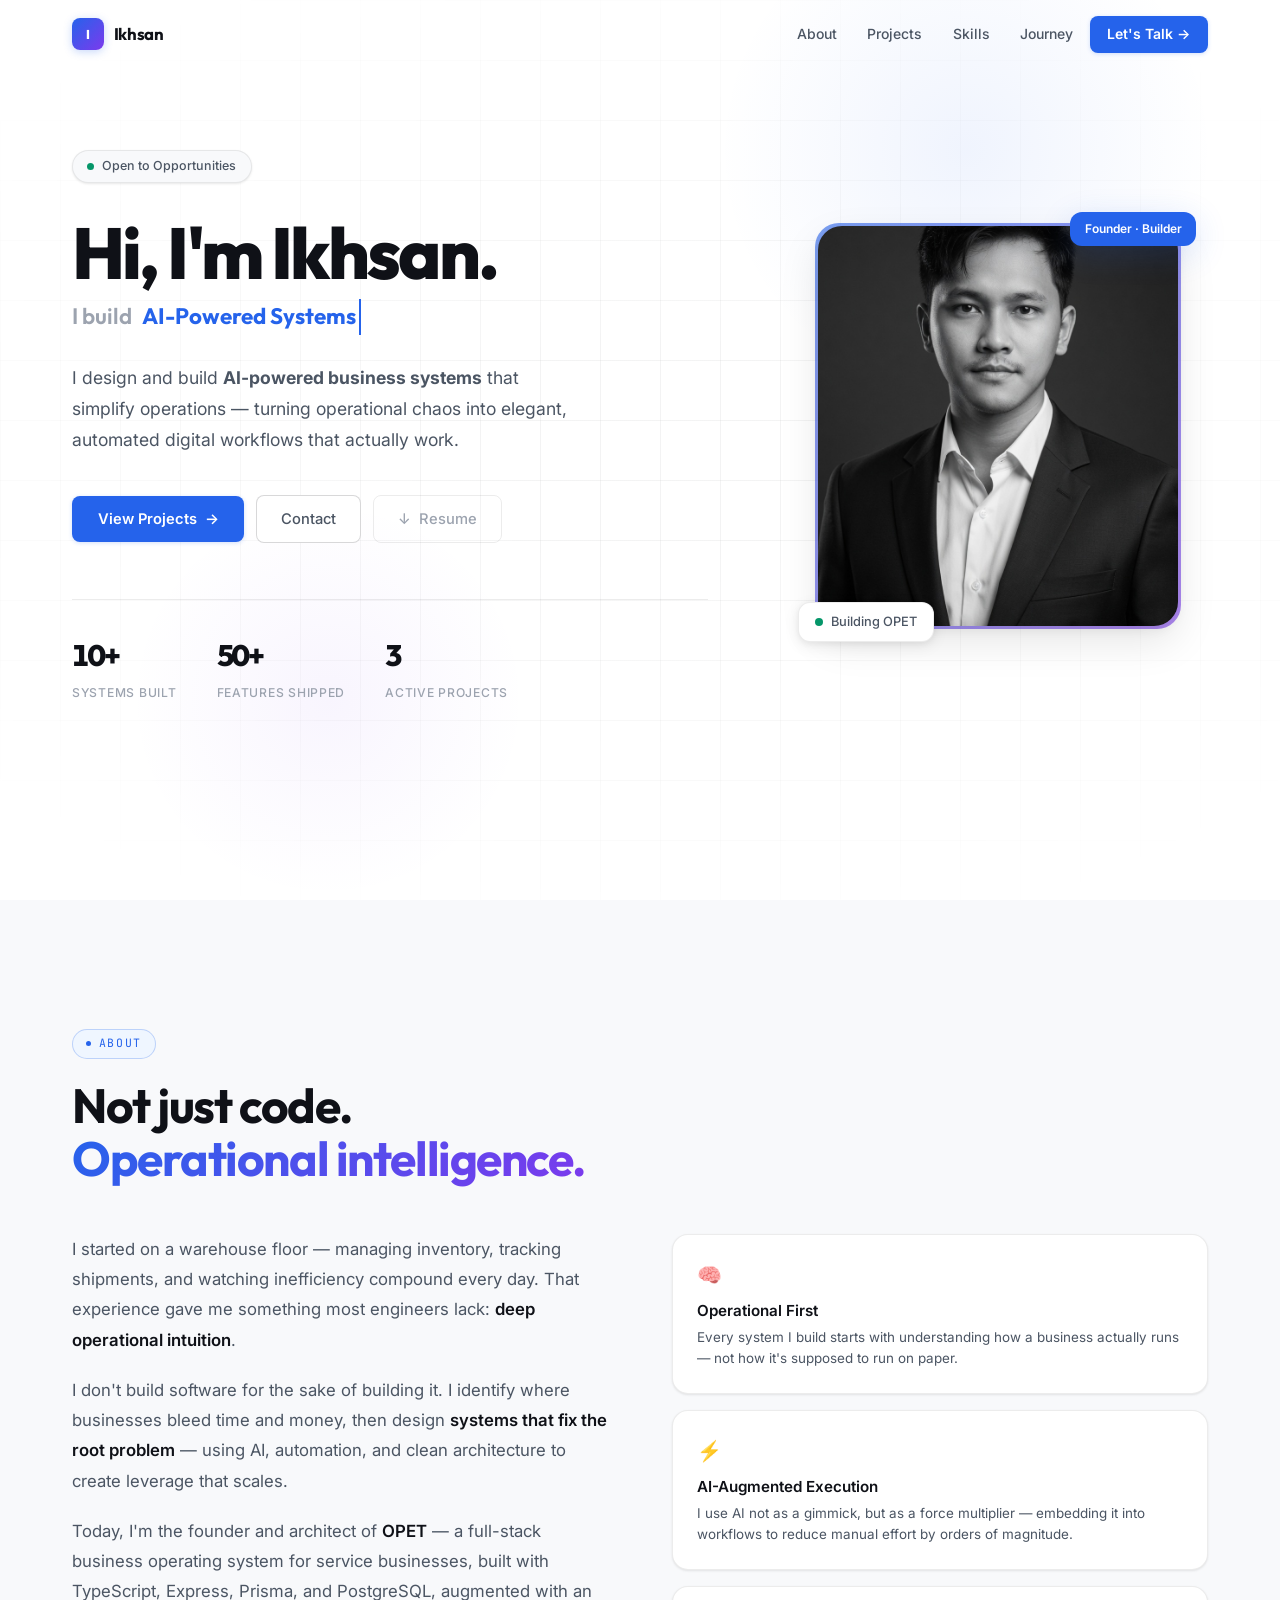
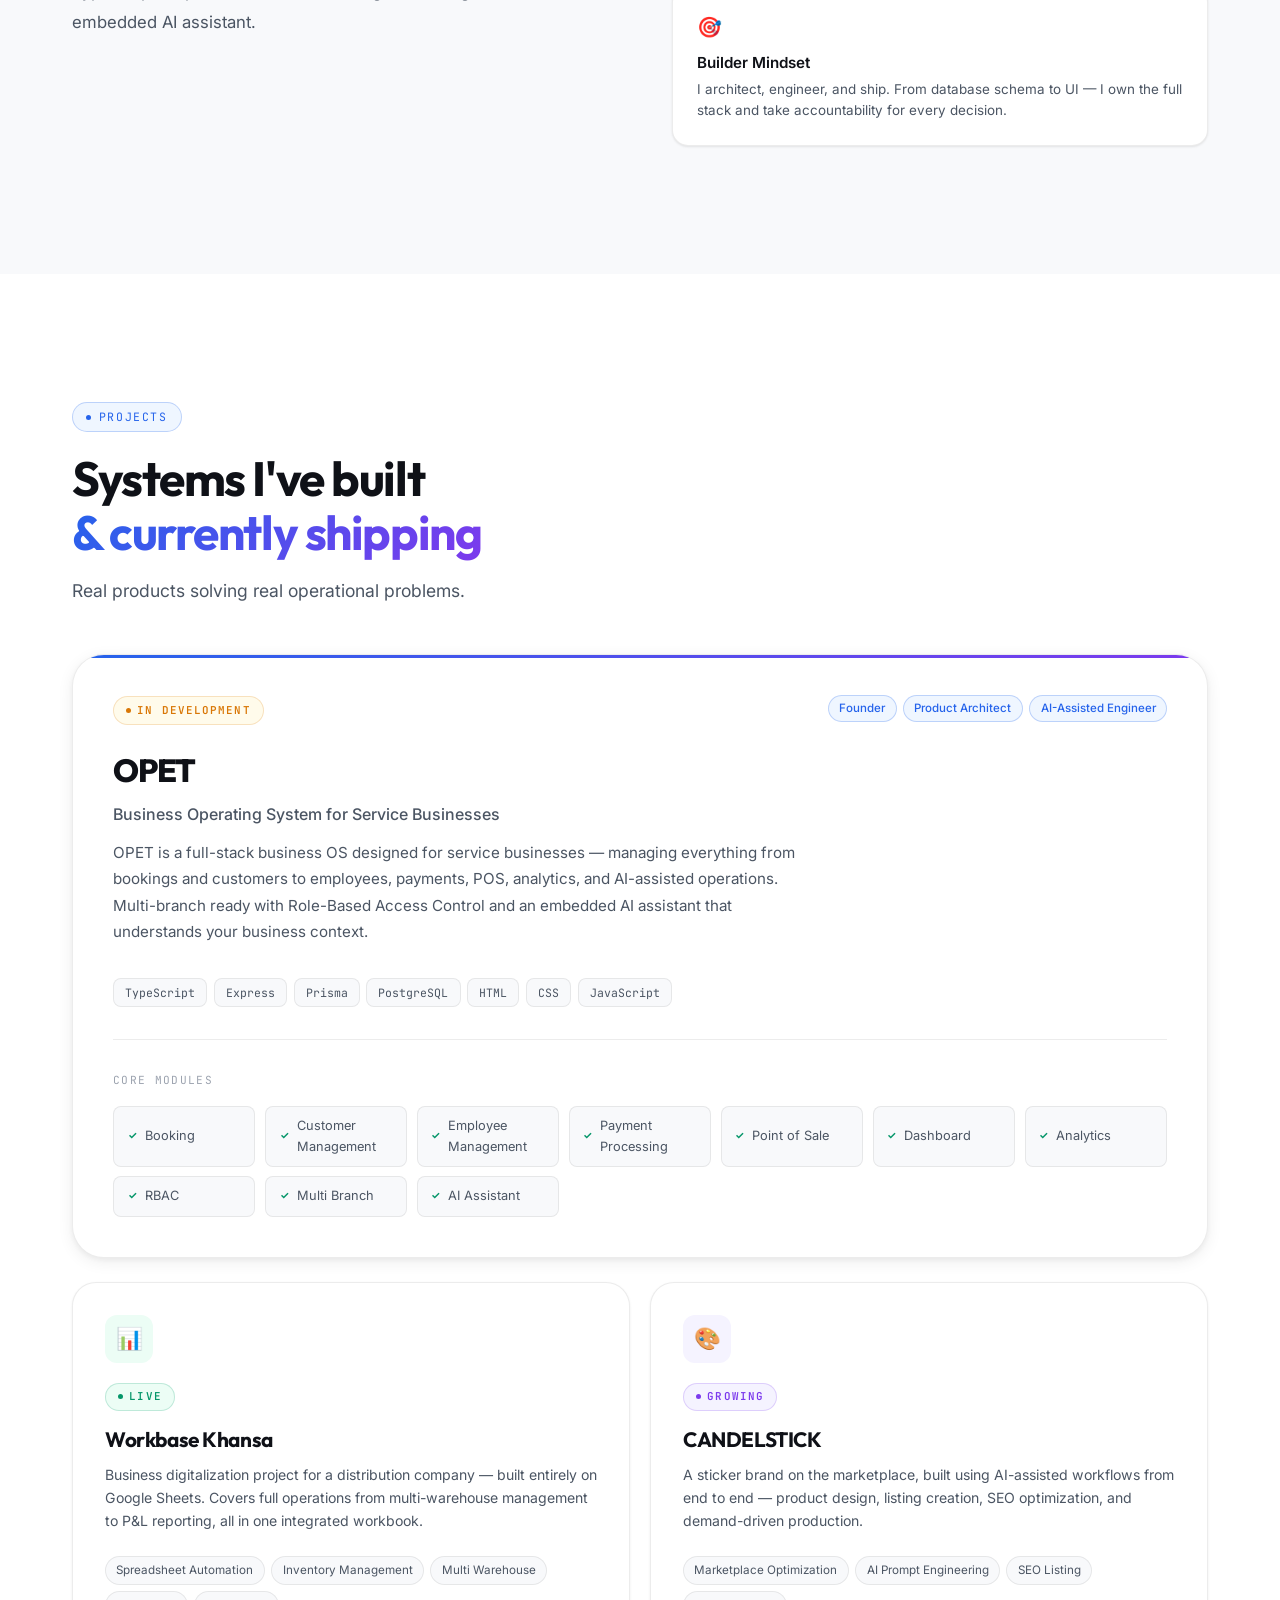
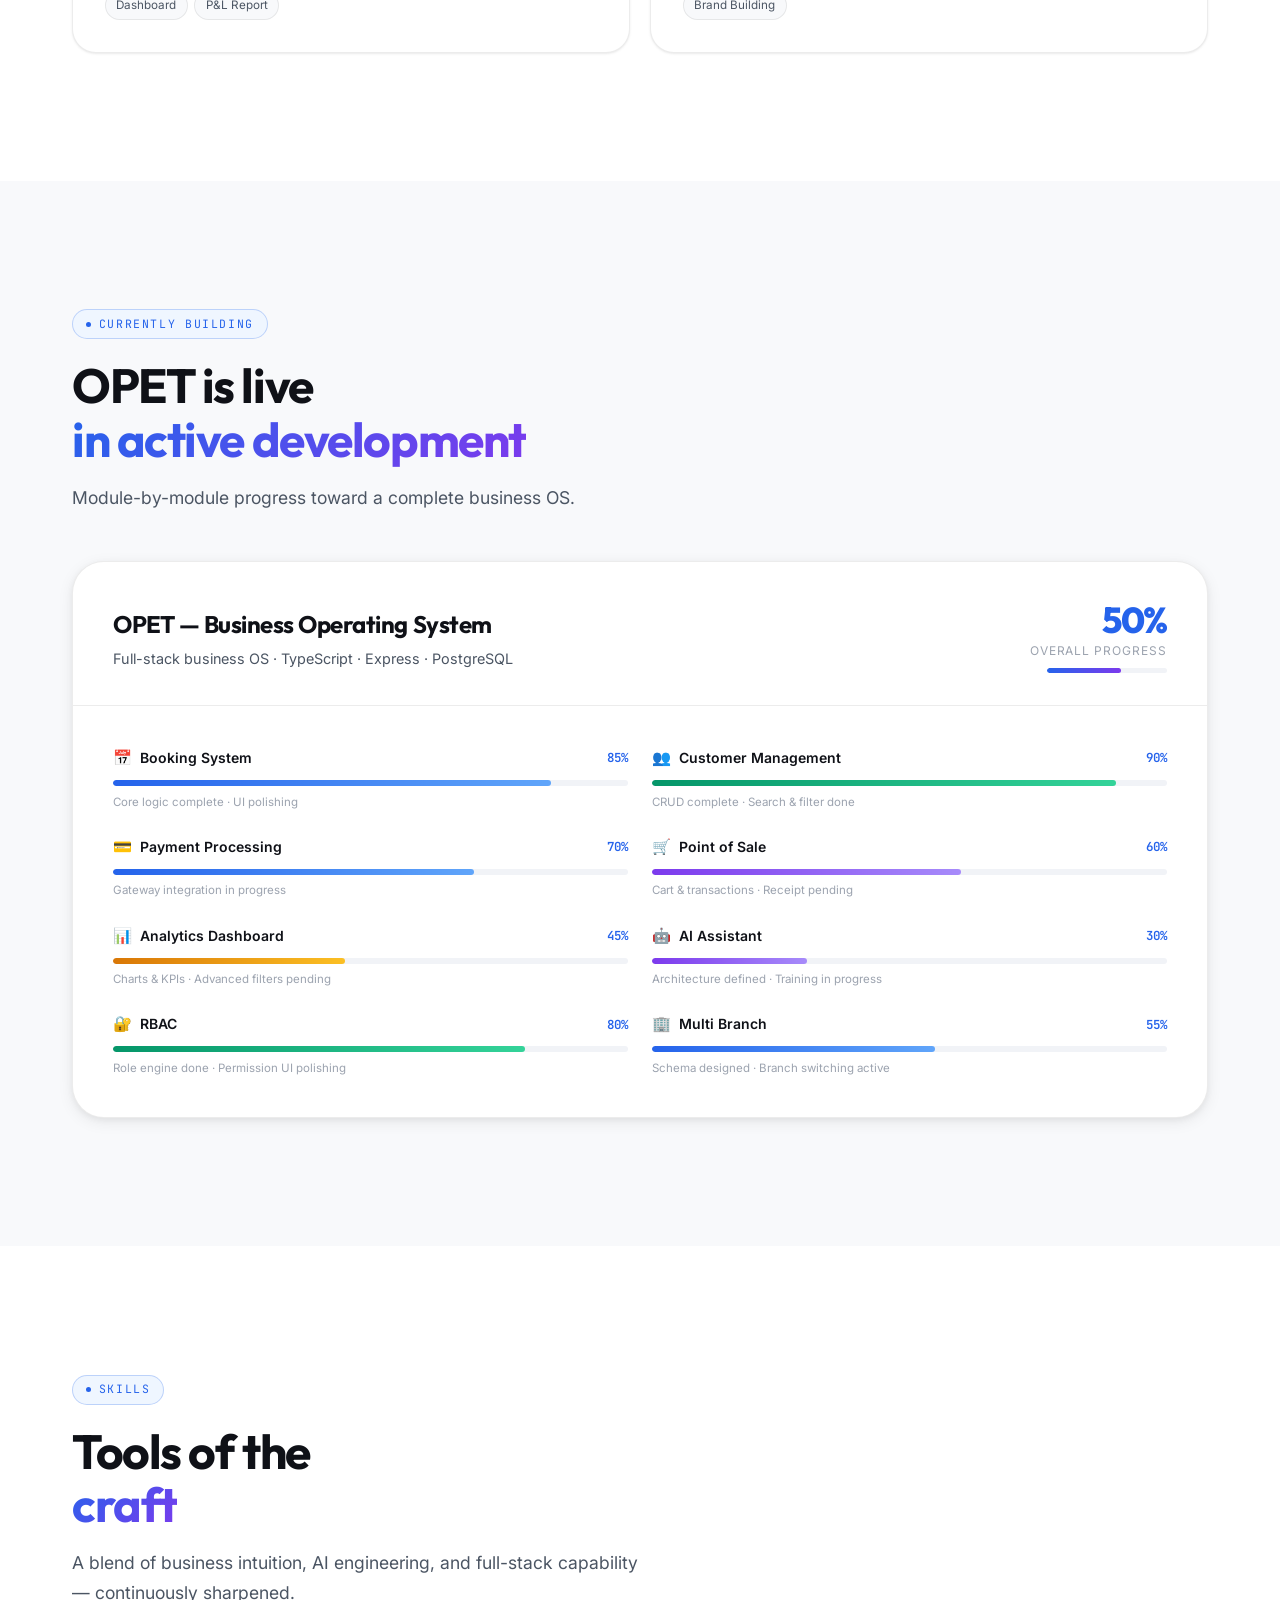
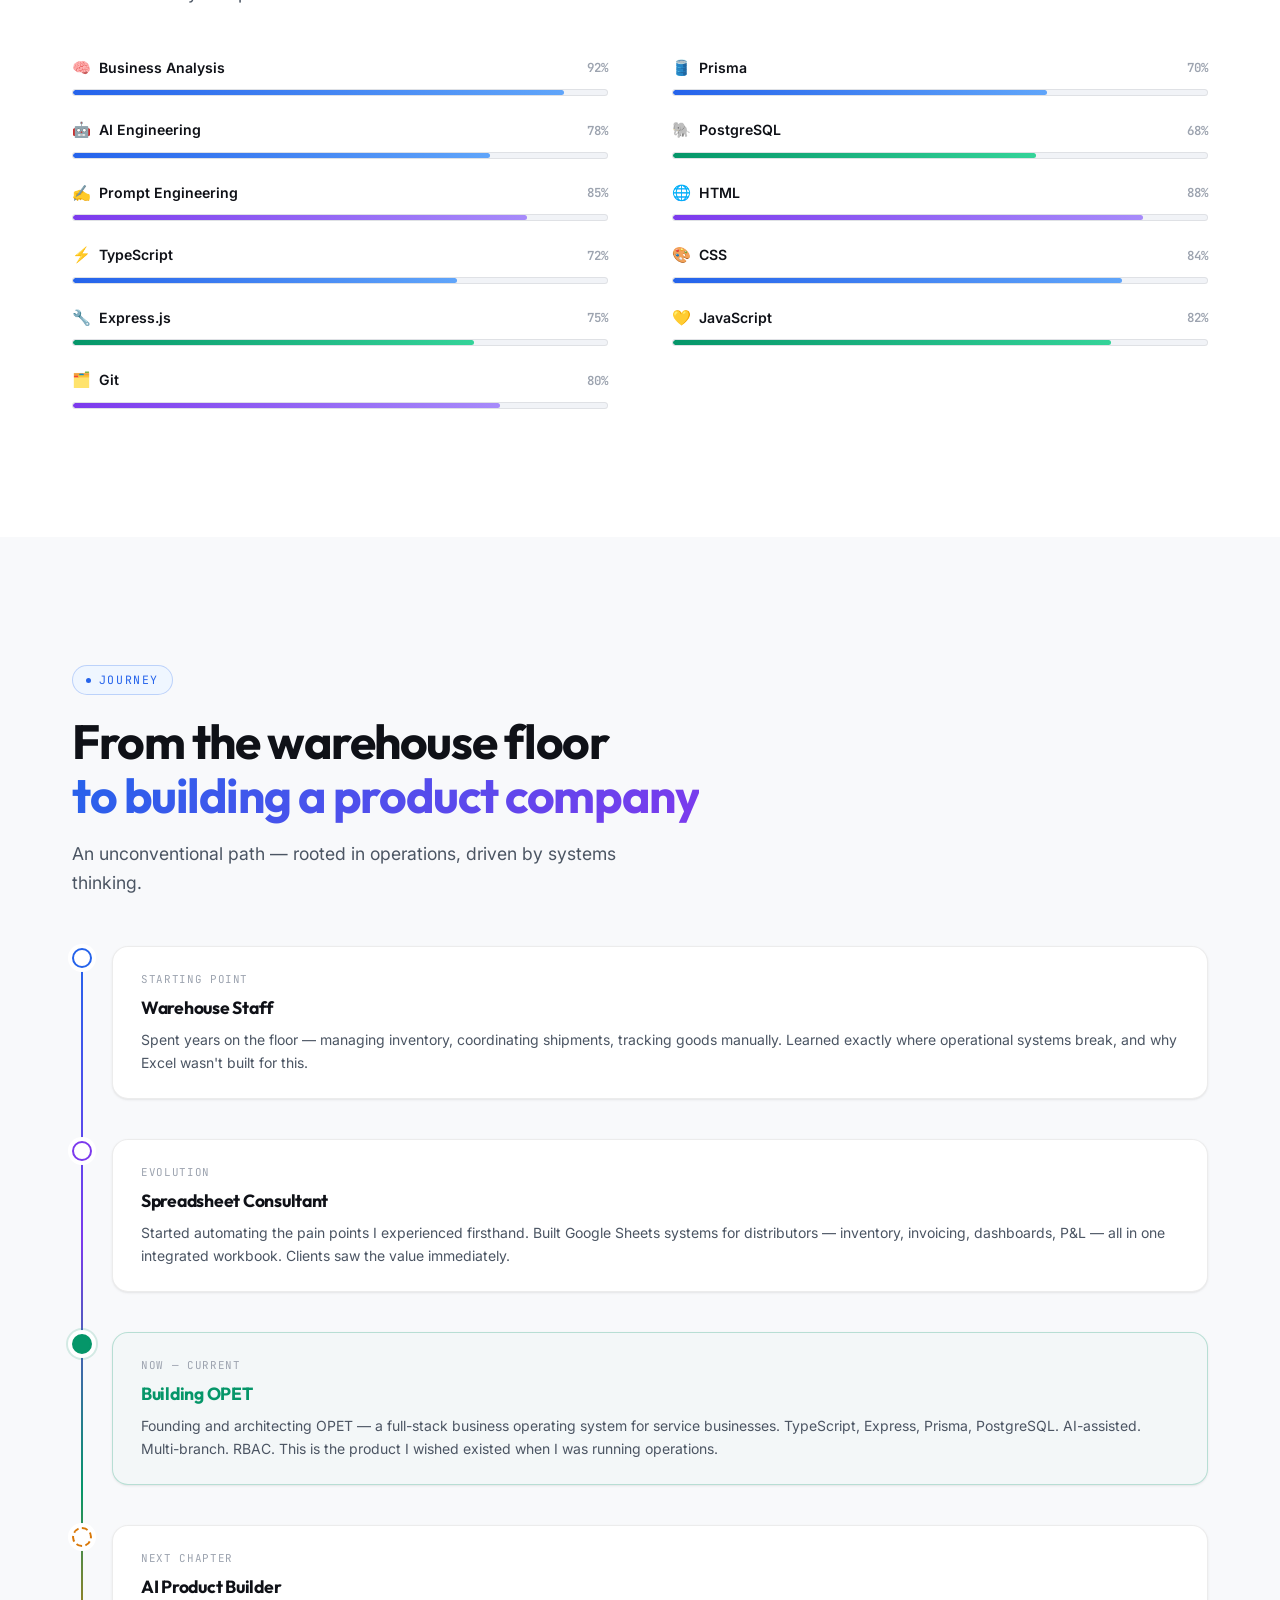
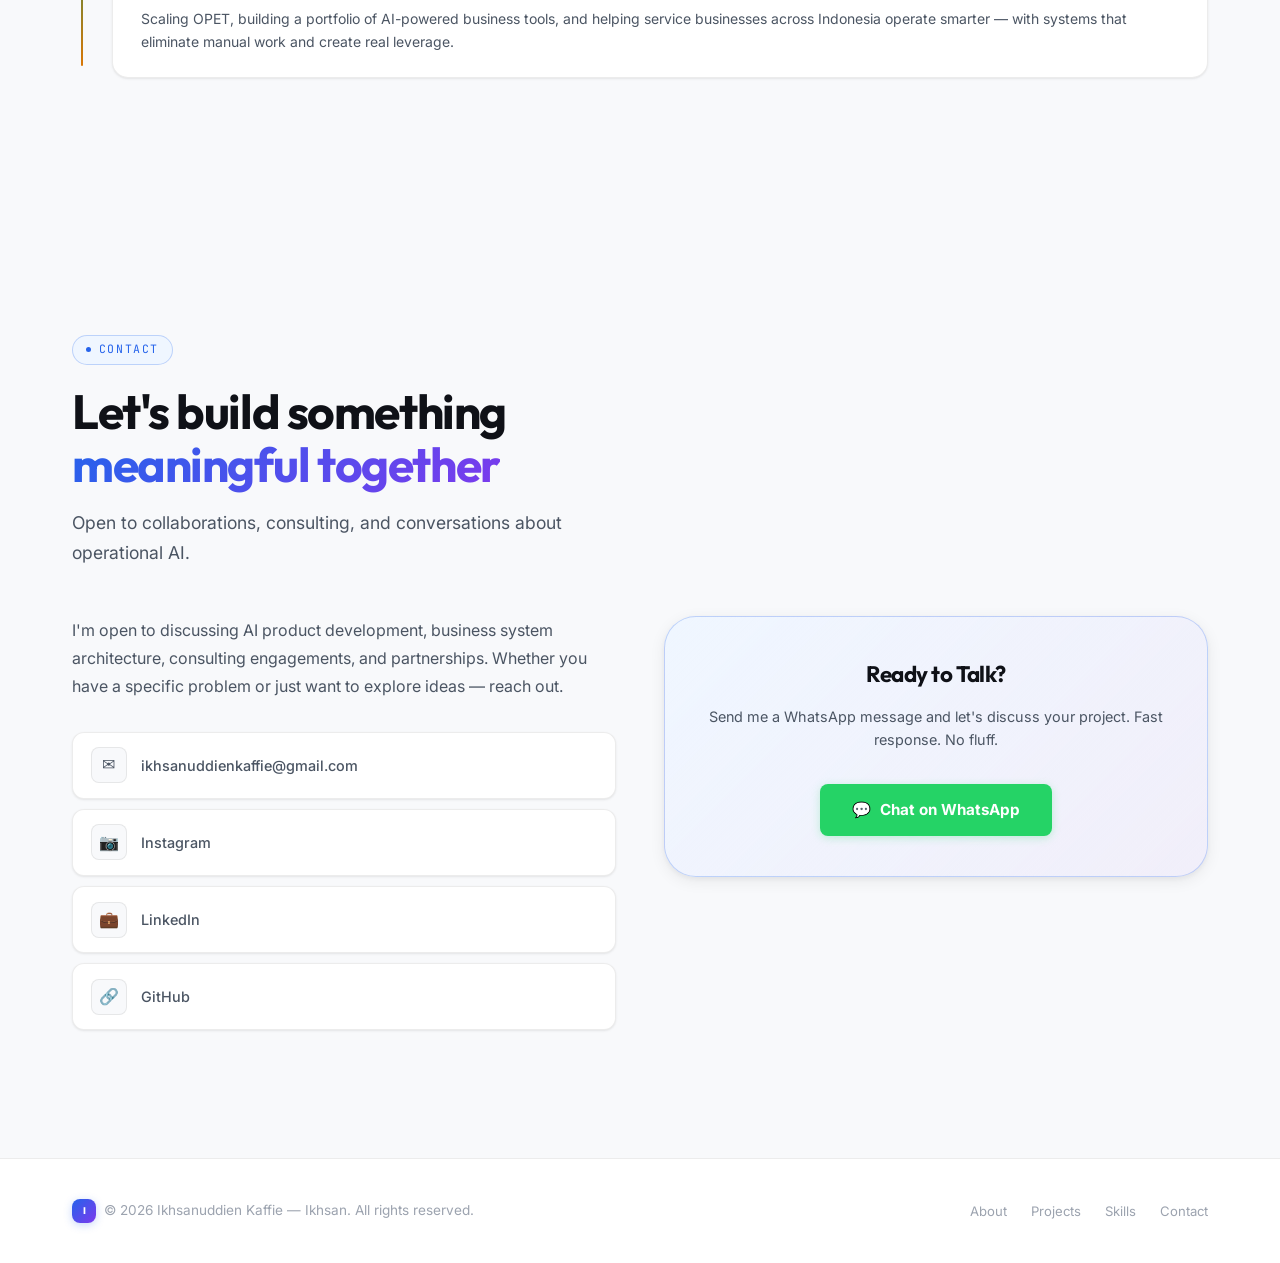
==== commit 325a803e: "Add files via upload" ====
--- a/index.html
+++ b/index.html
@@ -1,727 +1,727 @@
-<!DOCTYPE html>
-<html lang="en">
-
-<head>
-  <meta charset="UTF-8">
-  <meta name="viewport" content="width=device-width, initial-scale=1.0">
-  <meta http-equiv="X-UA-Compatible" content="IE=edge">
-
-  <!-- SEO -->
-  <title>Ikhsan — AI Product Builder & Business System Architect</title>
-  <meta name="description"
-    content="Ikhsan builds AI-powered business systems that simplify operations. Founder of OPET — a business operating system for service businesses. Turning operational chaos into elegant digital systems.">
-  <meta name="keywords"
-    content="AI Product Builder, Business System Builder, OPET, automation, TypeScript, Express, Prisma, PostgreSQL, business digitalization, AI engineering">
-  <meta name="author" content="Ikhsanuddien Kaffie — Ikhsan">
-  <meta name="robots" content="index, follow">
-  <link rel="canonical" href="https://ikhsanuddienkaffie.netlify.app/">
-
-  <!-- Open Graph -->
-  <meta property="og:title" content="Ikhsan — AI Product Builder & Business System Architect">
-  <meta property="og:description"
-    content="Building AI-powered business systems that simplify operations. Founder of OPET — business OS for service businesses.">
-  <meta property="og:type" content="website">
-  <meta property="og:url" content="https://ikhsanuddienkaffie.netlify.app/">
-  <meta property="og:locale" content="en_US">
-
-  <!-- Twitter Card -->
-  <meta name="twitter:card" content="summary_large_image">
-  <meta name="twitter:title" content="Ikhsan — AI Product Builder & Business System Architect">
-  <meta name="twitter:description"
-    content="Building AI-powered business systems that simplify operations. Founder of OPET.">
-
-  <!-- Fonts -->
-  <link rel="preconnect" href="https://fonts.googleapis.com">
-  <link rel="preconnect" href="https://fonts.gstatic.com" crossorigin>
-  <link
-    href="https://fonts.googleapis.com/css2?family=Outfit:wght@400;500;600;700;800&family=Inter:wght@400;500;600;700&family=JetBrains+Mono:wght@400;500&display=swap"
-    rel="stylesheet">
-
-  <!-- Styles -->
-  <link rel="stylesheet" href="style.css">
-
-  <!-- Favicon -->
-  <link rel="icon"
-    href="data:image/svg+xml,<svg xmlns='http://www.w3.org/2000/svg' viewBox='0 0 100 100'><rect width='100' height='100' rx='20' fill='%232563eb'/><text x='50' y='68' font-size='55' font-weight='800' text-anchor='middle' fill='white' font-family='system-ui'>I</text></svg>">
-
-  <!-- Theme Color -->
-  <meta name="theme-color" content="#ffffff">
-</head>
-
-<body style="overflow: hidden;">
-
-  <!-- Loader -->
-  <div class="loader" aria-hidden="true">
-    <div class="loader-content">
-      <div class="loader-logo">I</div>
-      <div class="loader-bar">
-        <div class="loader-bar-inner"></div>
-      </div>
-    </div>
-  </div>
-
-  <!-- Cursor Glow -->
-  <div class="cursor-glow" aria-hidden="true"></div>
-
-  <!-- Mobile Overlay -->
-  <div class="nav-overlay" aria-hidden="true"></div>
-
-  <!-- ============================================
-       NAVIGATION
-       ============================================ -->
-  <nav class="nav" role="navigation" aria-label="Main navigation">
-    <div class="nav-inner">
-      <a href="#hero" class="nav-brand" aria-label="Ikhsan Home">
-        <div class="brand-logo">I</div>
-        <span>Ikhsan</span>
-      </a>
-
-      <div class="nav-toggle" id="nav-toggle" aria-label="Toggle menu" role="button" tabindex="0">
-        <span></span>
-        <span></span>
-        <span></span>
-      </div>
-
-      <div class="nav-links" id="nav-links">
-        <a href="#about">About</a>
-        <a href="#projects">Projects</a>
-        <a href="#skills">Skills</a>
-        <a href="#journey">Journey</a>
-        <a href="#contact" class="nav-cta">Let's Talk →</a>
-      </div>
-    </div>
-  </nav>
-
-  <!-- ============================================
-       HERO SECTION
-       ============================================ -->
-  <section class="hero section" id="hero">
-    <div class="hero-bg" aria-hidden="true">
-      <div class="hero-grid"></div>
-      <div class="hero-glow-1"></div>
-      <div class="hero-glow-2"></div>
-    </div>
-
-    <div class="container hero-inner">
-      <div class="hero-layout">
-
-        <!-- Left: Text -->
-        <div class="hero-content">
-          <div class="hero-badge reveal">
-            <span class="status-dot"></span>
-            <span>Open to Opportunities</span>
-          </div>
-
-          <h1 class="hero-greeting reveal reveal-delay-1">
-            Hi, I'm Ikhsan.
-          </h1>
-
-          <div class="hero-roles reveal reveal-delay-2">
-            <span class="role-static">I build</span>
-            <span class="role-typed" id="role-typed" aria-live="polite">AI-Powered Systems</span>
-          </div>
-
-          <p class="hero-description reveal reveal-delay-3">
-            I design and build <strong>AI-powered business systems</strong> that simplify operations —
-            turning operational chaos into elegant, automated digital workflows that actually work.
-          </p>
-
-          <div class="hero-actions reveal reveal-delay-4">
-            <a href="#projects" class="btn-primary" id="hero-view-projects">
-              <span>View Projects</span>
-              <span>→</span>
-            </a>
-            <a href="#contact" class="btn-secondary" id="hero-contact">
-              <span>Contact</span>
-            </a>
-            <a href="resume.pdf" class="btn-outline" id="hero-resume" download>
-              <span>↓</span>
-              <span>Resume</span>
-            </a>
-          </div>
-
-          <div class="hero-stats reveal reveal-delay-5">
-            <div class="stat-item">
-              <div class="stat-number" data-count="10" data-suffix="+">0+</div>
-              <div class="stat-label">Systems Built</div>
-            </div>
-            <div class="stat-item">
-              <div class="stat-number" data-count="50" data-suffix="+">0+</div>
-              <div class="stat-label">Features Shipped</div>
-            </div>
-            <div class="stat-item">
-              <div class="stat-number" data-count="3" data-suffix="">0</div>
-              <div class="stat-label">Active Projects</div>
-            </div>
-          </div>
-        </div>
-
-        <!-- Right: Portrait -->
-        <div class="hero-portrait-wrap reveal reveal-delay-2">
-          <div class="hero-portrait-ring">
-            <img
-              src="portrait.jpg"
-              alt="Ikhsan — AI Product Builder"
-              class="hero-portrait"
-              width="360"
-              height="400"
-              loading="eager">
-            <div class="hero-portrait-badge">
-              <span class="badge-dot"></span>
-              <span>Building OPET</span>
-            </div>
-            <div class="hero-portrait-tag">Founder · Builder</div>
-          </div>
-        </div>
-
-      </div>
-    </div>
-  </section>
-
-  <!-- ============================================
-       ABOUT SECTION
-       ============================================ -->
-  <section class="section section-alt" id="about">
-    <div class="container">
-      <div class="section-label reveal"><span class="dot"></span> About</div>
-      <h2 class="section-title reveal reveal-delay-1">Not just code.<br><span class="text-gradient">Operational intelligence.</span></h2>
-
-      <div class="about-grid">
-        <!-- Left: Text -->
-        <div class="about-text">
-          <p class="reveal reveal-delay-2">
-            I started on a warehouse floor — managing inventory, tracking shipments, and watching inefficiency compound every day.
-            That experience gave me something most engineers lack: <strong>deep operational intuition</strong>.
-          </p>
-          <p class="reveal reveal-delay-3">
-            I don't build software for the sake of building it. I identify where businesses bleed time and money,
-            then design <strong>systems that fix the root problem</strong> — using AI, automation, and clean architecture
-            to create leverage that scales.
-          </p>
-          <p class="reveal reveal-delay-4">
-            Today, I'm the founder and architect of <strong>OPET</strong> — a full-stack business operating system
-            for service businesses, built with TypeScript, Express, Prisma, and PostgreSQL, augmented with an embedded AI assistant.
-          </p>
-        </div>
-
-        <!-- Right: Value Cards -->
-        <div class="about-values">
-          <div class="value-card reveal reveal-delay-2">
-            <div class="value-icon">🧠</div>
-            <h4>Operational First</h4>
-            <p>Every system I build starts with understanding how a business actually runs — not how it's supposed to run on paper.</p>
-          </div>
-          <div class="value-card reveal reveal-delay-3">
-            <div class="value-icon">⚡</div>
-            <h4>AI-Augmented Execution</h4>
-            <p>I use AI not as a gimmick, but as a force multiplier — embedding it into workflows to reduce manual effort by orders of magnitude.</p>
-          </div>
-          <div class="value-card reveal reveal-delay-4">
-            <div class="value-icon">🎯</div>
-            <h4>Builder Mindset</h4>
-            <p>I architect, engineer, and ship. From database schema to UI — I own the full stack and take accountability for every decision.</p>
-          </div>
-        </div>
-      </div>
-    </div>
-  </section>
-
-  <!-- ============================================
-       PROJECTS SECTION
-       ============================================ -->
-  <section class="section" id="projects">
-    <div class="container">
-      <div class="section-label reveal"><span class="dot"></span> Projects</div>
-      <h2 class="section-title reveal reveal-delay-1">Systems I've built<br><span class="text-gradient">& currently shipping</span></h2>
-      <p class="section-subtitle reveal reveal-delay-2">Real products solving real operational problems.</p>
-
-      <div class="projects-stack">
-
-        <!-- ===== OPET — Flagship ===== -->
-        <article class="project-flagship reveal reveal-delay-2" id="opet">
-          <div class="flagship-body">
-            <div class="project-top">
-              <div>
-                <span class="project-status-badge status-dev">
-                  <span class="status-dot-sm"></span>
-                  In Development
-                </span>
-              </div>
-              <div class="project-roles">
-                <span class="role-chip">Founder</span>
-                <span class="role-chip">Product Architect</span>
-                <span class="role-chip">AI-Assisted Engineer</span>
-              </div>
-            </div>
-
-            <h3 class="flagship-title">OPET</h3>
-            <p class="flagship-subtitle">Business Operating System for Service Businesses</p>
-            <p class="flagship-desc">
-              OPET is a full-stack business OS designed for service businesses — managing everything from bookings and
-              customers to employees, payments, POS, analytics, and AI-assisted operations. Multi-branch ready with
-              Role-Based Access Control and an embedded AI assistant that understands your business context.
-            </p>
-
-            <!-- Tech Stack -->
-            <div class="project-tech">
-              <span class="tech-tag">TypeScript</span>
-              <span class="tech-tag">Express</span>
-              <span class="tech-tag">Prisma</span>
-              <span class="tech-tag">PostgreSQL</span>
-              <span class="tech-tag">HTML</span>
-              <span class="tech-tag">CSS</span>
-              <span class="tech-tag">JavaScript</span>
-            </div>
-
-            <div class="flagship-divider"></div>
-            <p class="features-label">Core Modules</p>
-            <div class="features-grid">
-              <div class="feature-item"><span class="feature-check">✓</span> Booking</div>
-              <div class="feature-item"><span class="feature-check">✓</span> Customer Management</div>
-              <div class="feature-item"><span class="feature-check">✓</span> Employee Management</div>
-              <div class="feature-item"><span class="feature-check">✓</span> Payment Processing</div>
-              <div class="feature-item"><span class="feature-check">✓</span> Point of Sale</div>
-              <div class="feature-item"><span class="feature-check">✓</span> Dashboard</div>
-              <div class="feature-item"><span class="feature-check">✓</span> Analytics</div>
-              <div class="feature-item"><span class="feature-check">✓</span> RBAC</div>
-              <div class="feature-item"><span class="feature-check">✓</span> Multi Branch</div>
-              <div class="feature-item"><span class="feature-check">✓</span> AI Assistant</div>
-            </div>
-          </div>
-        </article>
-
-        <!-- ===== Two Standard Cards ===== -->
-        <div class="projects-row">
-
-          <!-- Workbase Khansa -->
-          <article class="project-card reveal reveal-delay-3" id="workbase-khansa">
-            <div class="project-card-icon icon-green">📊</div>
-            <div class="project-top" style="margin-bottom:0.75rem;">
-              <span class="project-status-badge status-live">
-                <span class="status-dot-sm"></span>
-                Live
-              </span>
-            </div>
-            <h3>Workbase Khansa</h3>
-            <p class="project-card-desc">
-              Business digitalization project for a distribution company — built entirely on Google Sheets.
-              Covers full operations from multi-warehouse management to P&amp;L reporting, all in one integrated workbook.
-            </p>
-            <div class="project-card-features">
-              <span class="card-feature-tag">Spreadsheet Automation</span>
-              <span class="card-feature-tag">Inventory Management</span>
-              <span class="card-feature-tag">Multi Warehouse</span>
-              <span class="card-feature-tag">Dashboard</span>
-              <span class="card-feature-tag">P&amp;L Report</span>
-            </div>
-          </article>
-
-          <!-- CANDELSTICK -->
-          <article class="project-card reveal reveal-delay-4" id="candelstick">
-            <div class="project-card-icon icon-purple">🎨</div>
-            <div class="project-top" style="margin-bottom:0.75rem;">
-              <span class="project-status-badge status-growing">
-                <span class="status-dot-sm"></span>
-                Growing
-              </span>
-            </div>
-            <h3>CANDELSTICK</h3>
-            <p class="project-card-desc">
-              A sticker brand on the marketplace, built using AI-assisted workflows from end to end —
-              product design, listing creation, SEO optimization, and demand-driven production.
-            </p>
-            <div class="project-card-features">
-              <span class="card-feature-tag">Marketplace Optimization</span>
-              <span class="card-feature-tag">AI Prompt Engineering</span>
-              <span class="card-feature-tag">SEO Listing</span>
-              <span class="card-feature-tag">Brand Building</span>
-            </div>
-          </article>
-
-        </div>
-      </div>
-    </div>
-  </section>
-
-  <!-- ============================================
-       CURRENTLY BUILDING SECTION
-       ============================================ -->
-  <section class="section section-alt currently-building" id="building">
-    <div class="container">
-      <div class="section-label reveal"><span class="dot"></span> Currently Building</div>
-      <h2 class="section-title reveal reveal-delay-1">OPET is live<br><span class="text-gradient">in active development</span></h2>
-      <p class="section-subtitle reveal reveal-delay-2">Module-by-module progress toward a complete business OS.</p>
-
-      <div class="building-inner reveal reveal-delay-3">
-        <div class="building-header">
-          <div class="building-title-wrap">
-            <h3>OPET — Business Operating System</h3>
-            <p>Full-stack business OS · TypeScript · Express · PostgreSQL</p>
-          </div>
-          <div class="building-progress-overview">
-            <div class="overall-pct" id="overall-pct">0%</div>
-            <div class="overall-label">Overall Progress</div>
-            <div class="overall-bar">
-              <div class="overall-bar-fill" id="overall-bar-fill" data-width="62"></div>
-            </div>
-          </div>
-        </div>
-
-        <div class="building-modules">
-
-          <div class="module-item">
-            <div class="module-header">
-              <div class="module-name"><span class="module-icon">📅</span> Booking System</div>
-              <span class="module-pct">85%</span>
-            </div>
-            <div class="module-bar-track">
-              <div class="module-bar-fill bar-blue" data-width="85"></div>
-            </div>
-            <div class="module-status">Core logic complete · UI polishing</div>
-          </div>
-
-          <div class="module-item">
-            <div class="module-header">
-              <div class="module-name"><span class="module-icon">👥</span> Customer Management</div>
-              <span class="module-pct">90%</span>
-            </div>
-            <div class="module-bar-track">
-              <div class="module-bar-fill bar-green" data-width="90"></div>
-            </div>
-            <div class="module-status">CRUD complete · Search & filter done</div>
-          </div>
-
-          <div class="module-item">
-            <div class="module-header">
-              <div class="module-name"><span class="module-icon">💳</span> Payment Processing</div>
-              <span class="module-pct">70%</span>
-            </div>
-            <div class="module-bar-track">
-              <div class="module-bar-fill bar-blue" data-width="70"></div>
-            </div>
-            <div class="module-status">Gateway integration in progress</div>
-          </div>
-
-          <div class="module-item">
-            <div class="module-header">
-              <div class="module-name"><span class="module-icon">🛒</span> Point of Sale</div>
-              <span class="module-pct">60%</span>
-            </div>
-            <div class="module-bar-track">
-              <div class="module-bar-fill bar-purple" data-width="60"></div>
-            </div>
-            <div class="module-status">Cart & transactions · Receipt pending</div>
-          </div>
-
-          <div class="module-item">
-            <div class="module-header">
-              <div class="module-name"><span class="module-icon">📊</span> Analytics Dashboard</div>
-              <span class="module-pct">45%</span>
-            </div>
-            <div class="module-bar-track">
-              <div class="module-bar-fill bar-amber" data-width="45"></div>
-            </div>
-            <div class="module-status">Charts & KPIs · Advanced filters pending</div>
-          </div>
-
-          <div class="module-item">
-            <div class="module-header">
-              <div class="module-name"><span class="module-icon">🤖</span> AI Assistant</div>
-              <span class="module-pct">30%</span>
-            </div>
-            <div class="module-bar-track">
-              <div class="module-bar-fill bar-purple" data-width="30"></div>
-            </div>
-            <div class="module-status">Architecture defined · Training in progress</div>
-          </div>
-
-          <div class="module-item">
-            <div class="module-header">
-              <div class="module-name"><span class="module-icon">🔐</span> RBAC</div>
-              <span class="module-pct">80%</span>
-            </div>
-            <div class="module-bar-track">
-              <div class="module-bar-fill bar-green" data-width="80"></div>
-            </div>
-            <div class="module-status">Role engine done · Permission UI polishing</div>
-          </div>
-
-          <div class="module-item">
-            <div class="module-header">
-              <div class="module-name"><span class="module-icon">🏢</span> Multi Branch</div>
-              <span class="module-pct">55%</span>
-            </div>
-            <div class="module-bar-track">
-              <div class="module-bar-fill bar-blue" data-width="55"></div>
-            </div>
-            <div class="module-status">Schema designed · Branch switching active</div>
-          </div>
-
-        </div>
-      </div>
-    </div>
-  </section>
-
-  <!-- ============================================
-       SKILLS SECTION
-       ============================================ -->
-  <section class="section" id="skills">
-    <div class="container">
-      <div class="section-label reveal"><span class="dot"></span> Skills</div>
-      <h2 class="section-title reveal reveal-delay-1">Tools of the<br><span class="text-gradient">craft</span></h2>
-      <p class="section-subtitle reveal reveal-delay-2">A blend of business intuition, AI engineering, and full-stack capability — continuously sharpened.</p>
-
-      <div class="skills-layout reveal reveal-delay-3">
-
-        <!-- Left Column -->
-        <div class="skills-col">
-          <div class="skill-row">
-            <div class="skill-info">
-              <span class="skill-name"><span class="skill-icon">🧠</span> Business Analysis</span>
-              <span class="skill-pct">92%</span>
-            </div>
-            <div class="skill-bar-track">
-              <div class="skill-bar-fill fill-blue" data-width="92"></div>
-            </div>
-          </div>
-          <div class="skill-row">
-            <div class="skill-info">
-              <span class="skill-name"><span class="skill-icon">🤖</span> AI Engineering</span>
-              <span class="skill-pct">78%</span>
-            </div>
-            <div class="skill-bar-track">
-              <div class="skill-bar-fill fill-blue" data-width="78"></div>
-            </div>
-          </div>
-          <div class="skill-row">
-            <div class="skill-info">
-              <span class="skill-name"><span class="skill-icon">✍️</span> Prompt Engineering</span>
-              <span class="skill-pct">85%</span>
-            </div>
-            <div class="skill-bar-track">
-              <div class="skill-bar-fill fill-purple" data-width="85"></div>
-            </div>
-          </div>
-          <div class="skill-row">
-            <div class="skill-info">
-              <span class="skill-name"><span class="skill-icon">⚡</span> TypeScript</span>
-              <span class="skill-pct">72%</span>
-            </div>
-            <div class="skill-bar-track">
-              <div class="skill-bar-fill fill-blue" data-width="72"></div>
-            </div>
-          </div>
-          <div class="skill-row">
-            <div class="skill-info">
-              <span class="skill-name"><span class="skill-icon">🔧</span> Express.js</span>
-              <span class="skill-pct">75%</span>
-            </div>
-            <div class="skill-bar-track">
-              <div class="skill-bar-fill fill-green" data-width="75"></div>
-            </div>
-          </div>
-          <div class="skill-row">
-            <div class="skill-info">
-              <span class="skill-name"><span class="skill-icon">🗂️</span> Git</span>
-              <span class="skill-pct">80%</span>
-            </div>
-            <div class="skill-bar-track">
-              <div class="skill-bar-fill fill-purple" data-width="80"></div>
-            </div>
-          </div>
-        </div>
-
-        <!-- Right Column -->
-        <div class="skills-col">
-          <div class="skill-row">
-            <div class="skill-info">
-              <span class="skill-name"><span class="skill-icon">🛢️</span> Prisma</span>
-              <span class="skill-pct">70%</span>
-            </div>
-            <div class="skill-bar-track">
-              <div class="skill-bar-fill fill-blue" data-width="70"></div>
-            </div>
-          </div>
-          <div class="skill-row">
-            <div class="skill-info">
-              <span class="skill-name"><span class="skill-icon">🐘</span> PostgreSQL</span>
-              <span class="skill-pct">68%</span>
-            </div>
-            <div class="skill-bar-track">
-              <div class="skill-bar-fill fill-green" data-width="68"></div>
-            </div>
-          </div>
-          <div class="skill-row">
-            <div class="skill-info">
-              <span class="skill-name"><span class="skill-icon">🌐</span> HTML</span>
-              <span class="skill-pct">88%</span>
-            </div>
-            <div class="skill-bar-track">
-              <div class="skill-bar-fill fill-purple" data-width="88"></div>
-            </div>
-          </div>
-          <div class="skill-row">
-            <div class="skill-info">
-              <span class="skill-name"><span class="skill-icon">🎨</span> CSS</span>
-              <span class="skill-pct">84%</span>
-            </div>
-            <div class="skill-bar-track">
-              <div class="skill-bar-fill fill-blue" data-width="84"></div>
-            </div>
-          </div>
-          <div class="skill-row">
-            <div class="skill-info">
-              <span class="skill-name"><span class="skill-icon">💛</span> JavaScript</span>
-              <span class="skill-pct">82%</span>
-            </div>
-            <div class="skill-bar-track">
-              <div class="skill-bar-fill fill-green" data-width="82"></div>
-            </div>
-          </div>
-        </div>
-
-      </div>
-    </div>
-  </section>
-
-  <!-- ============================================
-       JOURNEY / TIMELINE SECTION
-       ============================================ -->
-  <section class="section section-alt" id="journey">
-    <div class="container">
-      <div class="section-label reveal"><span class="dot"></span> Journey</div>
-      <h2 class="section-title reveal reveal-delay-1">From the warehouse floor<br><span class="text-gradient">to building a product company</span></h2>
-      <p class="section-subtitle reveal reveal-delay-2">An unconventional path — rooted in operations, driven by systems thinking.</p>
-
-      <div class="timeline-track">
-
-        <div class="tl-item reveal">
-          <div class="tl-dot"></div>
-          <div class="tl-content">
-            <div class="tl-period">Starting Point</div>
-            <div class="tl-title">Warehouse Staff</div>
-            <div class="tl-desc">Spent years on the floor — managing inventory, coordinating shipments, tracking goods manually.
-              Learned exactly where operational systems break, and why Excel wasn't built for this.</div>
-          </div>
-        </div>
-
-        <div class="tl-item reveal reveal-delay-1">
-          <div class="tl-dot"></div>
-          <div class="tl-content">
-            <div class="tl-period">Evolution</div>
-            <div class="tl-title">Spreadsheet Consultant</div>
-            <div class="tl-desc">Started automating the pain points I experienced firsthand. Built Google Sheets systems
-              for distributors — inventory, invoicing, dashboards, P&L — all in one integrated workbook.
-              Clients saw the value immediately.</div>
-          </div>
-        </div>
-
-        <div class="tl-item tl-active reveal reveal-delay-2">
-          <div class="tl-dot"></div>
-          <div class="tl-content">
-            <div class="tl-period">Now — Current</div>
-            <div class="tl-title">Building OPET</div>
-            <div class="tl-desc">Founding and architecting OPET — a full-stack business operating system for service businesses.
-              TypeScript, Express, Prisma, PostgreSQL. AI-assisted. Multi-branch. RBAC. This is the product
-              I wished existed when I was running operations.</div>
-          </div>
-        </div>
-
-        <div class="tl-item reveal reveal-delay-3">
-          <div class="tl-dot"></div>
-          <div class="tl-content">
-            <div class="tl-period">Next Chapter</div>
-            <div class="tl-title">AI Product Builder</div>
-            <div class="tl-desc">Scaling OPET, building a portfolio of AI-powered business tools, and helping service businesses
-              across Indonesia operate smarter — with systems that eliminate manual work and create real leverage.</div>
-          </div>
-        </div>
-
-      </div>
-    </div>
-  </section>
-
-  <!-- ============================================
-       CONTACT SECTION
-       ============================================ -->
-  <section class="section contact-section" id="contact">
-    <div class="container">
-      <div class="section-label reveal"><span class="dot"></span> Contact</div>
-      <h2 class="section-title reveal reveal-delay-1">Let's build something<br><span class="text-gradient">meaningful together</span></h2>
-      <p class="section-subtitle reveal reveal-delay-2">Open to collaborations, consulting, and conversations about operational AI.</p>
-
-      <div class="contact-layout">
-
-        <div class="contact-text reveal reveal-delay-3">
-          <p>I'm open to discussing AI product development, business system architecture, consulting engagements,
-            and partnerships. Whether you have a specific problem or just want to explore ideas — reach out.</p>
-
-          <div class="contact-links">
-            <a href="mailto:ikhsanuddienkaffie@gmail.com" class="contact-link" id="contact-email" aria-label="Email">
-              <span class="contact-link-icon">✉</span>
-              <span>ikhsanuddienkaffie@gmail.com</span>
-              <span class="contact-link-arrow">→</span>
-            </a>
-            <a href="https://instagram.com/ikhsankaffie" class="contact-link" id="contact-instagram" target="_blank" rel="noopener noreferrer"
-              aria-label="Instagram">
-              <span class="contact-link-icon">📷</span>
-              <span>Instagram</span>
-              <span class="contact-link-arrow">→</span>
-            </a>
-            <a href="https://linkedin.com/in/ikhsanuddienkaffie" class="contact-link" id="contact-linkedin" target="_blank" rel="noopener noreferrer"
-              aria-label="LinkedIn">
-              <span class="contact-link-icon">💼</span>
-              <span>LinkedIn</span>
-              <span class="contact-link-arrow">→</span>
-            </a>
-            <a href="https://github.com/ikhsanuddienkaffie" class="contact-link" id="contact-github" target="_blank" rel="noopener noreferrer"
-              aria-label="GitHub">
-              <span class="contact-link-icon">🔗</span>
-              <span>GitHub</span>
-              <span class="contact-link-arrow">→</span>
-            </a>
-          </div>
-        </div>
-
-        <div class="contact-cta-box reveal reveal-delay-4">
-          <h3>Ready to Talk?</h3>
-          <p>Send me a WhatsApp message and let's discuss your project. Fast response. No fluff.</p>
-          <a href="https://wa.me/6281952737194?text=Hi%20Ikhsan%2C%20I%27d%20like%20to%20discuss%20a%20project%20with%20you."
-            class="btn-whatsapp" id="contact-whatsapp" target="_blank" rel="noopener noreferrer">
-            <span>💬</span>
-            <span>Chat on WhatsApp</span>
-          </a>
-        </div>
-
-      </div>
-    </div>
-  </section>
-
-  <!-- ============================================
-       FOOTER
-       ============================================ -->
-  <footer class="footer" role="contentinfo">
-    <div class="container">
-      <div class="footer-inner">
-        <div class="footer-brand">
-          <div class="brand-logo" style="width:24px;height:24px;font-size:0.6rem;">I</div>
-          <span>© 2026 Ikhsanuddien Kaffie — Ikhsan. All rights reserved.</span>
-        </div>
-        <div class="footer-links">
-          <a href="#about">About</a>
-          <a href="#projects">Projects</a>
-          <a href="#skills">Skills</a>
-          <a href="#contact">Contact</a>
-        </div>
-      </div>
-    </div>
-  </footer>
-
-  <!-- Back to Top -->
-  <button class="back-to-top" id="back-to-top" aria-label="Back to top">↑</button>
-
-  <!-- Script -->
-  <script src="script.js"></script>
-</body>
-
+<!DOCTYPE html>
+<html lang="en">
+
+<head>
+  <meta charset="UTF-8">
+  <meta name="viewport" content="width=device-width, initial-scale=1.0">
+  <meta http-equiv="X-UA-Compatible" content="IE=edge">
+
+  <!-- SEO -->
+  <title>Ikhsan — AI Product Builder & Business System Architect</title>
+  <meta name="description"
+    content="Ikhsan builds AI-powered business systems that simplify operations. Founder of OPET — a business operating system for service businesses. Turning operational chaos into elegant digital systems.">
+  <meta name="keywords"
+    content="AI Product Builder, Business System Builder, OPET, automation, TypeScript, Express, Prisma, PostgreSQL, business digitalization, AI engineering">
+  <meta name="author" content="Ikhsanuddien Kaffie — Ikhsan">
+  <meta name="robots" content="index, follow">
+  <link rel="canonical" href="https://ikhsanuddienkaffie.netlify.app/">
+
+  <!-- Open Graph -->
+  <meta property="og:title" content="Ikhsan — AI Product Builder & Business System Architect">
+  <meta property="og:description"
+    content="Building AI-powered business systems that simplify operations. Founder of OPET — business OS for service businesses.">
+  <meta property="og:type" content="website">
+  <meta property="og:url" content="https://ikhsanuddienkaffie.netlify.app/">
+  <meta property="og:locale" content="en_US">
+
+  <!-- Twitter Card -->
+  <meta name="twitter:card" content="summary_large_image">
+  <meta name="twitter:title" content="Ikhsan — AI Product Builder & Business System Architect">
+  <meta name="twitter:description"
+    content="Building AI-powered business systems that simplify operations. Founder of OPET.">
+
+  <!-- Fonts -->
+  <link rel="preconnect" href="https://fonts.googleapis.com">
+  <link rel="preconnect" href="https://fonts.gstatic.com" crossorigin>
+  <link
+    href="https://fonts.googleapis.com/css2?family=Outfit:wght@400;500;600;700;800&family=Inter:wght@400;500;600;700&family=JetBrains+Mono:wght@400;500&display=swap"
+    rel="stylesheet">
+
+  <!-- Styles -->
+  <link rel="stylesheet" href="style.css">
+
+  <!-- Favicon -->
+  <link rel="icon"
+    href="data:image/svg+xml,<svg xmlns='http://www.w3.org/2000/svg' viewBox='0 0 100 100'><rect width='100' height='100' rx='20' fill='%232563eb'/><text x='50' y='68' font-size='55' font-weight='800' text-anchor='middle' fill='white' font-family='system-ui'>I</text></svg>">
+
+  <!-- Theme Color -->
+  <meta name="theme-color" content="#ffffff">
+</head>
+
+<body style="overflow: hidden;">
+
+  <!-- Loader -->
+  <div class="loader" aria-hidden="true">
+    <div class="loader-content">
+      <div class="loader-logo">I</div>
+      <div class="loader-bar">
+        <div class="loader-bar-inner"></div>
+      </div>
+    </div>
+  </div>
+
+  <!-- Cursor Glow -->
+  <div class="cursor-glow" aria-hidden="true"></div>
+
+  <!-- Mobile Overlay -->
+  <div class="nav-overlay" aria-hidden="true"></div>
+
+  <!-- ============================================
+       NAVIGATION
+       ============================================ -->
+  <nav class="nav" role="navigation" aria-label="Main navigation">
+    <div class="nav-inner">
+      <a href="#hero" class="nav-brand" aria-label="Ikhsan Home">
+        <div class="brand-logo">I</div>
+        <span>Ikhsan</span>
+      </a>
+
+      <div class="nav-toggle" id="nav-toggle" aria-label="Toggle menu" role="button" tabindex="0">
+        <span></span>
+        <span></span>
+        <span></span>
+      </div>
+
+      <div class="nav-links" id="nav-links">
+        <a href="#about">About</a>
+        <a href="#projects">Projects</a>
+        <a href="#skills">Skills</a>
+        <a href="#journey">Journey</a>
+        <a href="#contact" class="nav-cta">Let's Talk →</a>
+      </div>
+    </div>
+  </nav>
+
+  <!-- ============================================
+       HERO SECTION
+       ============================================ -->
+  <section class="hero section" id="hero">
+    <div class="hero-bg" aria-hidden="true">
+      <div class="hero-grid"></div>
+      <div class="hero-glow-1"></div>
+      <div class="hero-glow-2"></div>
+    </div>
+
+    <div class="container hero-inner">
+      <div class="hero-layout">
+
+        <!-- Left: Text -->
+        <div class="hero-content">
+          <div class="hero-badge reveal">
+            <span class="status-dot"></span>
+            <span>Open to Opportunities</span>
+          </div>
+
+          <h1 class="hero-greeting reveal reveal-delay-1">
+            Hi, I'm Ikhsan.
+          </h1>
+
+          <div class="hero-roles reveal reveal-delay-2">
+            <span class="role-static">I build</span>
+            <span class="role-typed" id="role-typed" aria-live="polite">AI-Powered Systems</span>
+          </div>
+
+          <p class="hero-description reveal reveal-delay-3">
+            I design and build <strong>AI-powered business systems</strong> that simplify operations —
+            turning operational chaos into elegant, automated digital workflows that actually work.
+          </p>
+
+          <div class="hero-actions reveal reveal-delay-4">
+            <a href="#projects" class="btn-primary" id="hero-view-projects">
+              <span>View Projects</span>
+              <span>→</span>
+            </a>
+            <a href="#contact" class="btn-secondary" id="hero-contact">
+              <span>Contact</span>
+            </a>
+            <a href="resume.pdf" class="btn-outline" id="hero-resume" download>
+              <span>↓</span>
+              <span>Resume</span>
+            </a>
+          </div>
+
+          <div class="hero-stats reveal reveal-delay-5">
+            <div class="stat-item">
+              <div class="stat-number" data-count="10" data-suffix="+">0+</div>
+              <div class="stat-label">Systems Built</div>
+            </div>
+            <div class="stat-item">
+              <div class="stat-number" data-count="50" data-suffix="+">0+</div>
+              <div class="stat-label">Features Shipped</div>
+            </div>
+            <div class="stat-item">
+              <div class="stat-number" data-count="3" data-suffix="">0</div>
+              <div class="stat-label">Active Projects</div>
+            </div>
+          </div>
+        </div>
+
+        <!-- Right: Portrait -->
+        <div class="hero-portrait-wrap reveal reveal-delay-2">
+          <div class="hero-portrait-ring">
+            <img
+              src="portrait.jpg"
+              alt="Ikhsan — AI Product Builder"
+              class="hero-portrait"
+              width="360"
+              height="400"
+              loading="eager">
+            <div class="hero-portrait-badge">
+              <span class="badge-dot"></span>
+              <span>Building OPET</span>
+            </div>
+            <div class="hero-portrait-tag">Founder · Builder</div>
+          </div>
+        </div>
+
+      </div>
+    </div>
+  </section>
+
+  <!-- ============================================
+       ABOUT SECTION
+       ============================================ -->
+  <section class="section section-alt" id="about">
+    <div class="container">
+      <div class="section-label reveal"><span class="dot"></span> About</div>
+      <h2 class="section-title reveal reveal-delay-1">Not just code.<br><span class="text-gradient">Operational intelligence.</span></h2>
+
+      <div class="about-grid">
+        <!-- Left: Text -->
+        <div class="about-text">
+          <p class="reveal reveal-delay-2">
+            I started on a warehouse floor — managing inventory, tracking shipments, and watching inefficiency compound every day.
+            That experience gave me something most engineers lack: <strong>deep operational intuition</strong>.
+          </p>
+          <p class="reveal reveal-delay-3">
+            I don't build software for the sake of building it. I identify where businesses bleed time and money,
+            then design <strong>systems that fix the root problem</strong> — using AI, automation, and clean architecture
+            to create leverage that scales.
+          </p>
+          <p class="reveal reveal-delay-4">
+            Today, I'm the founder and architect of <strong>OPET</strong> — a full-stack business operating system
+            for service businesses, built with TypeScript, Express, Prisma, and PostgreSQL, augmented with an embedded AI assistant.
+          </p>
+        </div>
+
+        <!-- Right: Value Cards -->
+        <div class="about-values">
+          <div class="value-card reveal reveal-delay-2">
+            <div class="value-icon">🧠</div>
+            <h4>Operational First</h4>
+            <p>Every system I build starts with understanding how a business actually runs — not how it's supposed to run on paper.</p>
+          </div>
+          <div class="value-card reveal reveal-delay-3">
+            <div class="value-icon">⚡</div>
+            <h4>AI-Augmented Execution</h4>
+            <p>I use AI not as a gimmick, but as a force multiplier — embedding it into workflows to reduce manual effort by orders of magnitude.</p>
+          </div>
+          <div class="value-card reveal reveal-delay-4">
+            <div class="value-icon">🎯</div>
+            <h4>Builder Mindset</h4>
+            <p>I architect, engineer, and ship. From database schema to UI — I own the full stack and take accountability for every decision.</p>
+          </div>
+        </div>
+      </div>
+    </div>
+  </section>
+
+  <!-- ============================================
+       PROJECTS SECTION
+       ============================================ -->
+  <section class="section" id="projects">
+    <div class="container">
+      <div class="section-label reveal"><span class="dot"></span> Projects</div>
+      <h2 class="section-title reveal reveal-delay-1">Systems I've built<br><span class="text-gradient">& currently shipping</span></h2>
+      <p class="section-subtitle reveal reveal-delay-2">Real products solving real operational problems.</p>
+
+      <div class="projects-stack">
+
+        <!-- ===== OPET — Flagship ===== -->
+        <article class="project-flagship reveal reveal-delay-2" id="opet">
+          <div class="flagship-body">
+            <div class="project-top">
+              <div>
+                <span class="project-status-badge status-dev">
+                  <span class="status-dot-sm"></span>
+                  In Development
+                </span>
+              </div>
+              <div class="project-roles">
+                <span class="role-chip">Founder</span>
+                <span class="role-chip">Product Architect</span>
+                <span class="role-chip">AI-Assisted Engineer</span>
+              </div>
+            </div>
+
+            <h3 class="flagship-title">OPET</h3>
+            <p class="flagship-subtitle">Business Operating System for Service Businesses</p>
+            <p class="flagship-desc">
+              OPET is a full-stack business OS designed for service businesses — managing everything from bookings and
+              customers to employees, payments, POS, analytics, and AI-assisted operations. Multi-branch ready with
+              Role-Based Access Control and an embedded AI assistant that understands your business context.
+            </p>
+
+            <!-- Tech Stack -->
+            <div class="project-tech">
+              <span class="tech-tag">TypeScript</span>
+              <span class="tech-tag">Express</span>
+              <span class="tech-tag">Prisma</span>
+              <span class="tech-tag">PostgreSQL</span>
+              <span class="tech-tag">HTML</span>
+              <span class="tech-tag">CSS</span>
+              <span class="tech-tag">JavaScript</span>
+            </div>
+
+            <div class="flagship-divider"></div>
+            <p class="features-label">Core Modules</p>
+            <div class="features-grid">
+              <div class="feature-item"><span class="feature-check">✓</span> Booking</div>
+              <div class="feature-item"><span class="feature-check">✓</span> Customer Management</div>
+              <div class="feature-item"><span class="feature-check">✓</span> Employee Management</div>
+              <div class="feature-item"><span class="feature-check">✓</span> Payment Processing</div>
+              <div class="feature-item"><span class="feature-check">✓</span> Point of Sale</div>
+              <div class="feature-item"><span class="feature-check">✓</span> Dashboard</div>
+              <div class="feature-item"><span class="feature-check">✓</span> Analytics</div>
+              <div class="feature-item"><span class="feature-check">✓</span> RBAC</div>
+              <div class="feature-item"><span class="feature-check">✓</span> Multi Branch</div>
+              <div class="feature-item"><span class="feature-check">✓</span> AI Assistant</div>
+            </div>
+          </div>
+        </article>
+
+        <!-- ===== Two Standard Cards ===== -->
+        <div class="projects-row">
+
+          <!-- Workbase Khansa -->
+          <article class="project-card reveal reveal-delay-3" id="workbase-khansa">
+            <div class="project-card-icon icon-green">📊</div>
+            <div class="project-top" style="margin-bottom:0.75rem;">
+              <span class="project-status-badge status-live">
+                <span class="status-dot-sm"></span>
+                Live
+              </span>
+            </div>
+            <h3>Workbase Khansa</h3>
+            <p class="project-card-desc">
+              Business digitalization project for a distribution company — built entirely on Google Sheets.
+              Covers full operations from multi-warehouse management to P&amp;L reporting, all in one integrated workbook.
+            </p>
+            <div class="project-card-features">
+              <span class="card-feature-tag">Spreadsheet Automation</span>
+              <span class="card-feature-tag">Inventory Management</span>
+              <span class="card-feature-tag">Multi Warehouse</span>
+              <span class="card-feature-tag">Dashboard</span>
+              <span class="card-feature-tag">P&amp;L Report</span>
+            </div>
+          </article>
+
+          <!-- CANDELSTICK -->
+          <article class="project-card reveal reveal-delay-4" id="candelstick">
+            <div class="project-card-icon icon-purple">🎨</div>
+            <div class="project-top" style="margin-bottom:0.75rem;">
+              <span class="project-status-badge status-growing">
+                <span class="status-dot-sm"></span>
+                Growing
+              </span>
+            </div>
+            <h3>CANDELSTICK</h3>
+            <p class="project-card-desc">
+              A sticker brand on the marketplace, built using AI-assisted workflows from end to end —
+              product design, listing creation, SEO optimization, and demand-driven production.
+            </p>
+            <div class="project-card-features">
+              <span class="card-feature-tag">Marketplace Optimization</span>
+              <span class="card-feature-tag">AI Prompt Engineering</span>
+              <span class="card-feature-tag">SEO Listing</span>
+              <span class="card-feature-tag">Brand Building</span>
+            </div>
+          </article>
+
+        </div>
+      </div>
+    </div>
+  </section>
+
+  <!-- ============================================
+       CURRENTLY BUILDING SECTION
+       ============================================ -->
+  <section class="section section-alt currently-building" id="building">
+    <div class="container">
+      <div class="section-label reveal"><span class="dot"></span> Currently Building</div>
+      <h2 class="section-title reveal reveal-delay-1">OPET is live<br><span class="text-gradient">in active development</span></h2>
+      <p class="section-subtitle reveal reveal-delay-2">Module-by-module progress toward a complete business OS.</p>
+
+      <div class="building-inner reveal reveal-delay-3">
+        <div class="building-header">
+          <div class="building-title-wrap">
+            <h3>OPET — Business Operating System</h3>
+            <p>Full-stack business OS · TypeScript · Express · PostgreSQL</p>
+          </div>
+          <div class="building-progress-overview">
+            <div class="overall-pct" id="overall-pct">0%</div>
+            <div class="overall-label">Overall Progress</div>
+            <div class="overall-bar">
+              <div class="overall-bar-fill" id="overall-bar-fill" data-width="62"></div>
+            </div>
+          </div>
+        </div>
+
+        <div class="building-modules">
+
+          <div class="module-item">
+            <div class="module-header">
+              <div class="module-name"><span class="module-icon">📅</span> Booking System</div>
+              <span class="module-pct">85%</span>
+            </div>
+            <div class="module-bar-track">
+              <div class="module-bar-fill bar-blue" data-width="85"></div>
+            </div>
+            <div class="module-status">Core logic complete · UI polishing</div>
+          </div>
+
+          <div class="module-item">
+            <div class="module-header">
+              <div class="module-name"><span class="module-icon">👥</span> Customer Management</div>
+              <span class="module-pct">90%</span>
+            </div>
+            <div class="module-bar-track">
+              <div class="module-bar-fill bar-green" data-width="90"></div>
+            </div>
+            <div class="module-status">CRUD complete · Search & filter done</div>
+          </div>
+
+          <div class="module-item">
+            <div class="module-header">
+              <div class="module-name"><span class="module-icon">💳</span> Payment Processing</div>
+              <span class="module-pct">70%</span>
+            </div>
+            <div class="module-bar-track">
+              <div class="module-bar-fill bar-blue" data-width="70"></div>
+            </div>
+            <div class="module-status">Gateway integration in progress</div>
+          </div>
+
+          <div class="module-item">
+            <div class="module-header">
+              <div class="module-name"><span class="module-icon">🛒</span> Point of Sale</div>
+              <span class="module-pct">60%</span>
+            </div>
+            <div class="module-bar-track">
+              <div class="module-bar-fill bar-purple" data-width="60"></div>
+            </div>
+            <div class="module-status">Cart & transactions · Receipt pending</div>
+          </div>
+
+          <div class="module-item">
+            <div class="module-header">
+              <div class="module-name"><span class="module-icon">📊</span> Analytics Dashboard</div>
+              <span class="module-pct">45%</span>
+            </div>
+            <div class="module-bar-track">
+              <div class="module-bar-fill bar-amber" data-width="45"></div>
+            </div>
+            <div class="module-status">Charts & KPIs · Advanced filters pending</div>
+          </div>
+
+          <div class="module-item">
+            <div class="module-header">
+              <div class="module-name"><span class="module-icon">🤖</span> AI Assistant</div>
+              <span class="module-pct">30%</span>
+            </div>
+            <div class="module-bar-track">
+              <div class="module-bar-fill bar-purple" data-width="30"></div>
+            </div>
+            <div class="module-status">Architecture defined · Training in progress</div>
+          </div>
+
+          <div class="module-item">
+            <div class="module-header">
+              <div class="module-name"><span class="module-icon">🔐</span> RBAC</div>
+              <span class="module-pct">80%</span>
+            </div>
+            <div class="module-bar-track">
+              <div class="module-bar-fill bar-green" data-width="80"></div>
+            </div>
+            <div class="module-status">Role engine done · Permission UI polishing</div>
+          </div>
+
+          <div class="module-item">
+            <div class="module-header">
+              <div class="module-name"><span class="module-icon">🏢</span> Multi Branch</div>
+              <span class="module-pct">55%</span>
+            </div>
+            <div class="module-bar-track">
+              <div class="module-bar-fill bar-blue" data-width="55"></div>
+            </div>
+            <div class="module-status">Schema designed · Branch switching active</div>
+          </div>
+
+        </div>
+      </div>
+    </div>
+  </section>
+
+  <!-- ============================================
+       SKILLS SECTION
+       ============================================ -->
+  <section class="section" id="skills">
+    <div class="container">
+      <div class="section-label reveal"><span class="dot"></span> Skills</div>
+      <h2 class="section-title reveal reveal-delay-1">Tools of the<br><span class="text-gradient">craft</span></h2>
+      <p class="section-subtitle reveal reveal-delay-2">A blend of business intuition, AI engineering, and full-stack capability — continuously sharpened.</p>
+
+      <div class="skills-layout reveal reveal-delay-3">
+
+        <!-- Left Column -->
+        <div class="skills-col">
+          <div class="skill-row">
+            <div class="skill-info">
+              <span class="skill-name"><span class="skill-icon">🧠</span> Business Analysis</span>
+              <span class="skill-pct">92%</span>
+            </div>
+            <div class="skill-bar-track">
+              <div class="skill-bar-fill fill-blue" data-width="92"></div>
+            </div>
+          </div>
+          <div class="skill-row">
+            <div class="skill-info">
+              <span class="skill-name"><span class="skill-icon">🤖</span> AI Engineering</span>
+              <span class="skill-pct">78%</span>
+            </div>
+            <div class="skill-bar-track">
+              <div class="skill-bar-fill fill-blue" data-width="78"></div>
+            </div>
+          </div>
+          <div class="skill-row">
+            <div class="skill-info">
+              <span class="skill-name"><span class="skill-icon">✍️</span> Prompt Engineering</span>
+              <span class="skill-pct">85%</span>
+            </div>
+            <div class="skill-bar-track">
+              <div class="skill-bar-fill fill-purple" data-width="85"></div>
+            </div>
+          </div>
+          <div class="skill-row">
+            <div class="skill-info">
+              <span class="skill-name"><span class="skill-icon">⚡</span> TypeScript</span>
+              <span class="skill-pct">72%</span>
+            </div>
+            <div class="skill-bar-track">
+              <div class="skill-bar-fill fill-blue" data-width="72"></div>
+            </div>
+          </div>
+          <div class="skill-row">
+            <div class="skill-info">
+              <span class="skill-name"><span class="skill-icon">🔧</span> Express.js</span>
+              <span class="skill-pct">75%</span>
+            </div>
+            <div class="skill-bar-track">
+              <div class="skill-bar-fill fill-green" data-width="75"></div>
+            </div>
+          </div>
+          <div class="skill-row">
+            <div class="skill-info">
+              <span class="skill-name"><span class="skill-icon">🗂️</span> Git</span>
+              <span class="skill-pct">80%</span>
+            </div>
+            <div class="skill-bar-track">
+              <div class="skill-bar-fill fill-purple" data-width="80"></div>
+            </div>
+          </div>
+        </div>
+
+        <!-- Right Column -->
+        <div class="skills-col">
+          <div class="skill-row">
+            <div class="skill-info">
+              <span class="skill-name"><span class="skill-icon">🛢️</span> Prisma</span>
+              <span class="skill-pct">70%</span>
+            </div>
+            <div class="skill-bar-track">
+              <div class="skill-bar-fill fill-blue" data-width="70"></div>
+            </div>
+          </div>
+          <div class="skill-row">
+            <div class="skill-info">
+              <span class="skill-name"><span class="skill-icon">🐘</span> PostgreSQL</span>
+              <span class="skill-pct">68%</span>
+            </div>
+            <div class="skill-bar-track">
+              <div class="skill-bar-fill fill-green" data-width="68"></div>
+            </div>
+          </div>
+          <div class="skill-row">
+            <div class="skill-info">
+              <span class="skill-name"><span class="skill-icon">🌐</span> HTML</span>
+              <span class="skill-pct">88%</span>
+            </div>
+            <div class="skill-bar-track">
+              <div class="skill-bar-fill fill-purple" data-width="88"></div>
+            </div>
+          </div>
+          <div class="skill-row">
+            <div class="skill-info">
+              <span class="skill-name"><span class="skill-icon">🎨</span> CSS</span>
+              <span class="skill-pct">84%</span>
+            </div>
+            <div class="skill-bar-track">
+              <div class="skill-bar-fill fill-blue" data-width="84"></div>
+            </div>
+          </div>
+          <div class="skill-row">
+            <div class="skill-info">
+              <span class="skill-name"><span class="skill-icon">💛</span> JavaScript</span>
+              <span class="skill-pct">82%</span>
+            </div>
+            <div class="skill-bar-track">
+              <div class="skill-bar-fill fill-green" data-width="82"></div>
+            </div>
+          </div>
+        </div>
+
+      </div>
+    </div>
+  </section>
+
+  <!-- ============================================
+       JOURNEY / TIMELINE SECTION
+       ============================================ -->
+  <section class="section section-alt" id="journey">
+    <div class="container">
+      <div class="section-label reveal"><span class="dot"></span> Journey</div>
+      <h2 class="section-title reveal reveal-delay-1">From the warehouse floor<br><span class="text-gradient">to building a product company</span></h2>
+      <p class="section-subtitle reveal reveal-delay-2">An unconventional path — rooted in operations, driven by systems thinking.</p>
+
+      <div class="timeline-track">
+
+        <div class="tl-item reveal">
+          <div class="tl-dot"></div>
+          <div class="tl-content">
+            <div class="tl-period">Starting Point</div>
+            <div class="tl-title">Warehouse Staff</div>
+            <div class="tl-desc">Spent years on the floor — managing inventory, coordinating shipments, tracking goods manually.
+              Learned exactly where operational systems break, and why Excel wasn't built for this.</div>
+          </div>
+        </div>
+
+        <div class="tl-item reveal reveal-delay-1">
+          <div class="tl-dot"></div>
+          <div class="tl-content">
+            <div class="tl-period">Evolution</div>
+            <div class="tl-title">Spreadsheet Consultant</div>
+            <div class="tl-desc">Started automating the pain points I experienced firsthand. Built Google Sheets systems
+              for distributors — inventory, invoicing, dashboards, P&L — all in one integrated workbook.
+              Clients saw the value immediately.</div>
+          </div>
+        </div>
+
+        <div class="tl-item tl-active reveal reveal-delay-2">
+          <div class="tl-dot"></div>
+          <div class="tl-content">
+            <div class="tl-period">Now — Current</div>
+            <div class="tl-title">Building OPET</div>
+            <div class="tl-desc">Founding and architecting OPET — a full-stack business operating system for service businesses.
+              TypeScript, Express, Prisma, PostgreSQL. AI-assisted. Multi-branch. RBAC. This is the product
+              I wished existed when I was running operations.</div>
+          </div>
+        </div>
+
+        <div class="tl-item reveal reveal-delay-3">
+          <div class="tl-dot"></div>
+          <div class="tl-content">
+            <div class="tl-period">Next Chapter</div>
+            <div class="tl-title">AI Product Builder</div>
+            <div class="tl-desc">Scaling OPET, building a portfolio of AI-powered business tools, and helping service businesses
+              across Indonesia operate smarter — with systems that eliminate manual work and create real leverage.</div>
+          </div>
+        </div>
+
+      </div>
+    </div>
+  </section>
+
+  <!-- ============================================
+       CONTACT SECTION
+       ============================================ -->
+  <section class="section contact-section" id="contact">
+    <div class="container">
+      <div class="section-label reveal"><span class="dot"></span> Contact</div>
+      <h2 class="section-title reveal reveal-delay-1">Let's build something<br><span class="text-gradient">meaningful together</span></h2>
+      <p class="section-subtitle reveal reveal-delay-2">Open to collaborations, consulting, and conversations about operational AI.</p>
+
+      <div class="contact-layout">
+
+        <div class="contact-text reveal reveal-delay-3">
+          <p>I'm open to discussing AI product development, business system architecture, consulting engagements,
+            and partnerships. Whether you have a specific problem or just want to explore ideas — reach out.</p>
+
+          <div class="contact-links">
+            <a href="mailto:ikhsanuddienkaffie@gmail.com" class="contact-link" id="contact-email" aria-label="Email">
+              <span class="contact-link-icon">✉</span>
+              <span>ikhsanuddienkaffie@gmail.com</span>
+              <span class="contact-link-arrow">→</span>
+            </a>
+            <a href="https://instagram.com/ikhsankaffie" class="contact-link" id="contact-instagram" target="_blank" rel="noopener noreferrer"
+              aria-label="Instagram">
+              <span class="contact-link-icon">📷</span>
+              <span>Instagram</span>
+              <span class="contact-link-arrow">→</span>
+            </a>
+            <a href="https://linkedin.com/in/ikhsanuddienkaffie" class="contact-link" id="contact-linkedin" target="_blank" rel="noopener noreferrer"
+              aria-label="LinkedIn">
+              <span class="contact-link-icon">💼</span>
+              <span>LinkedIn</span>
+              <span class="contact-link-arrow">→</span>
+            </a>
+            <a href="https://github.com/ikhsanuddienkaffie" class="contact-link" id="contact-github" target="_blank" rel="noopener noreferrer"
+              aria-label="GitHub">
+              <span class="contact-link-icon">🔗</span>
+              <span>GitHub</span>
+              <span class="contact-link-arrow">→</span>
+            </a>
+          </div>
+        </div>
+
+        <div class="contact-cta-box reveal reveal-delay-4">
+          <h3>Ready to Talk?</h3>
+          <p>Send me a WhatsApp message and let's discuss your project. Fast response. No fluff.</p>
+          <a href="https://wa.me/6281952737194?text=Hi%20Ikhsan%2C%20I%27d%20like%20to%20discuss%20a%20project%20with%20you."
+            class="btn-whatsapp" id="contact-whatsapp" target="_blank" rel="noopener noreferrer">
+            <span>💬</span>
+            <span>Chat on WhatsApp</span>
+          </a>
+        </div>
+
+      </div>
+    </div>
+  </section>
+
+  <!-- ============================================
+       FOOTER
+       ============================================ -->
+  <footer class="footer" role="contentinfo">
+    <div class="container">
+      <div class="footer-inner">
+        <div class="footer-brand">
+          <div class="brand-logo" style="width:24px;height:24px;font-size:0.6rem;">I</div>
+          <span>© 2026 Ikhsanuddien Kaffie — Ikhsan. All rights reserved.</span>
+        </div>
+        <div class="footer-links">
+          <a href="#about">About</a>
+          <a href="#projects">Projects</a>
+          <a href="#skills">Skills</a>
+          <a href="#contact">Contact</a>
+        </div>
+      </div>
+    </div>
+  </footer>
+
+  <!-- Back to Top -->
+  <button class="back-to-top" id="back-to-top" aria-label="Back to top">↑</button>
+
+  <!-- Script -->
+  <script src="script.js"></script>
+</body>
+
 </html>
--- a/style.css
+++ b/style.css
@@ -1,1734 +1,1734 @@
-/* ============================================
-   Ikhsan — Premium Founder Portfolio
-   Light Mode · Minimal · Modern · Elegant
-   Inspired by Linear · Stripe · Vercel · Framer
-   ============================================ */
-
-/* --- Google Fonts Import --- */
-@import url('https://fonts.googleapis.com/css2?family=Outfit:wght@400;500;600;700;800&family=Inter:wght@400;500;600;700&family=JetBrains+Mono:wght@400;500&display=swap');
-
-/* --- CSS Custom Properties --- */
-:root {
-  /* Light Mode Colors */
-  --bg-primary:    #ffffff;
-  --bg-secondary:  #f8f9fb;
-  --bg-tertiary:   #f1f3f7;
-  --bg-card:       #ffffff;
-  --bg-glass:      rgba(255, 255, 255, 0.75);
-  --bg-glass-hover: rgba(255, 255, 255, 0.92);
-
-  /* Text */
-  --text-primary:   #0f1117;
-  --text-secondary: #4b5563;
-  --text-muted:     #9ca3af;
-
-  /* Blue Accent (Stripe/Linear inspired) */
-  --accent:           #2563eb;
-  --accent-light:     #eff6ff;
-  --accent-hover:     #1d4ed8;
-  --accent-glow:      rgba(37, 99, 235, 0.12);
-  --accent-secondary: #7c3aed;
-  --accent-green:     #059669;
-  --accent-green-bg:  #ecfdf5;
-  --accent-amber:     #d97706;
-  --accent-amber-bg:  #fffbeb;
-  --accent-purple:    #7c3aed;
-  --accent-purple-bg: #f5f3ff;
-
-  /* Borders */
-  --border:        rgba(15, 17, 23, 0.08);
-  --border-hover:  rgba(15, 17, 23, 0.16);
-  --border-accent: rgba(37, 99, 235, 0.25);
-
-  /* Shadows */
-  --shadow-sm:  0 1px 3px rgba(0,0,0,0.06), 0 1px 2px rgba(0,0,0,0.04);
-  --shadow-md:  0 4px 16px rgba(0,0,0,0.07), 0 2px 6px rgba(0,0,0,0.05);
-  --shadow-lg:  0 16px 40px rgba(0,0,0,0.10), 0 4px 12px rgba(0,0,0,0.06);
-  --shadow-xl:  0 32px 64px rgba(0,0,0,0.12), 0 8px 24px rgba(0,0,0,0.08);
-  --shadow-blue: 0 8px 32px rgba(37,99,235,0.18);
-
-  /* Typography */
-  --font-display: 'Outfit', 'Inter', -apple-system, BlinkMacSystemFont, sans-serif;
-  --font-main:    'Inter', -apple-system, BlinkMacSystemFont, 'Segoe UI', sans-serif;
-  --font-mono:    'JetBrains Mono', 'Fira Code', monospace;
-
-  /* Spacing */
-  --section-padding:   clamp(5rem, 10vw, 8rem);
-  --container-max:     1200px;
-  --container-padding: clamp(1.25rem, 5vw, 2rem);
-
-  /* Transitions */
-  --ease-out:    cubic-bezier(0.16, 1, 0.3, 1);
-  --ease-in-out: cubic-bezier(0.65, 0, 0.35, 1);
-  --duration:      0.5s;
-  --duration-fast: 0.25s;
-
-  /* Radius */
-  --radius-sm: 8px;
-  --radius-md: 12px;
-  --radius-lg: 16px;
-  --radius-xl: 24px;
-  --radius-2xl: 32px;
-}
-
-/* --- Reset & Base --- */
-*, *::before, *::after {
-  margin: 0;
-  padding: 0;
-  box-sizing: border-box;
-}
-
-html {
-  scroll-behavior: smooth;
-  -webkit-text-size-adjust: 100%;
-  scroll-padding-top: 80px;
-}
-
-body {
-  font-family: var(--font-main);
-  background-color: var(--bg-primary);
-  color: var(--text-primary);
-  line-height: 1.6;
-  -webkit-font-smoothing: antialiased;
-  -moz-osx-font-smoothing: grayscale;
-  overflow-x: hidden;
-}
-
-img {
-  max-width: 100%;
-  display: block;
-}
-
-a {
-  color: inherit;
-  text-decoration: none;
-}
-
-button {
-  font-family: inherit;
-  cursor: pointer;
-  border: none;
-  background: none;
-}
-
-ul, ol { list-style: none; }
-
-::selection {
-  background: var(--accent);
-  color: #ffffff;
-}
-
-/* --- Scrollbar --- */
-::-webkit-scrollbar { width: 5px; }
-::-webkit-scrollbar-track { background: var(--bg-secondary); }
-::-webkit-scrollbar-thumb {
-  background: var(--border-hover);
-  border-radius: 3px;
-}
-::-webkit-scrollbar-thumb:hover { background: var(--text-muted); }
-
-/* --- Container --- */
-.container {
-  max-width: var(--container-max);
-  margin: 0 auto;
-  padding: 0 var(--container-padding);
-}
-
-/* --- Section --- */
-.section {
-  padding: var(--section-padding) 0;
-  position: relative;
-}
-
-.section-label {
-  display: inline-flex;
-  align-items: center;
-  gap: 0.5rem;
-  font-family: var(--font-mono);
-  font-size: 0.72rem;
-  letter-spacing: 0.14em;
-  text-transform: uppercase;
-  color: var(--accent);
-  margin-bottom: 1.25rem;
-  padding: 0.3rem 0.8rem;
-  border: 1px solid var(--border-accent);
-  border-radius: 100px;
-  background: var(--accent-light);
-}
-
-.section-label .dot {
-  width: 5px;
-  height: 5px;
-  background: var(--accent);
-  border-radius: 50%;
-  animation: pulse-dot 2.5s ease-in-out infinite;
-}
-
-@keyframes pulse-dot {
-  0%, 100% { opacity: 1; transform: scale(1); }
-  50% { opacity: 0.35; transform: scale(0.8); }
-}
-
-.section-title {
-  font-family: var(--font-display);
-  font-size: clamp(1.9rem, 5vw, 3rem);
-  font-weight: 700;
-  line-height: 1.12;
-  letter-spacing: -0.03em;
-  color: var(--text-primary);
-  margin-bottom: 1rem;
-}
-
-.section-subtitle {
-  font-size: clamp(1rem, 2.5vw, 1.1rem);
-  color: var(--text-secondary);
-  max-width: 580px;
-  line-height: 1.7;
-}
-
-/* --- Gradient Text --- */
-.text-gradient {
-  background: linear-gradient(135deg, var(--accent) 0%, var(--accent-secondary) 100%);
-  -webkit-background-clip: text;
-  background-clip: text;
-  -webkit-text-fill-color: transparent;
-}
-
-/* --- Reveal Animation --- */
-.reveal {
-  opacity: 0;
-  transform: translateY(24px);
-  transition: opacity 0.65s var(--ease-out), transform 0.65s var(--ease-out);
-}
-
-.reveal.visible {
-  opacity: 1;
-  transform: translateY(0);
-}
-
-.reveal-delay-1 { transition-delay: 0.08s; }
-.reveal-delay-2 { transition-delay: 0.16s; }
-.reveal-delay-3 { transition-delay: 0.24s; }
-.reveal-delay-4 { transition-delay: 0.32s; }
-.reveal-delay-5 { transition-delay: 0.40s; }
-.reveal-delay-6 { transition-delay: 0.48s; }
-
-/* ============================================
-   NAVIGATION
-   ============================================ */
-.nav {
-  position: fixed;
-  top: 0;
-  left: 0;
-  right: 0;
-  z-index: 1000;
-  padding: 1rem 0;
-  transition: all var(--duration-fast) var(--ease-out);
-}
-
-.nav.scrolled {
-  background: rgba(255, 255, 255, 0.88);
-  backdrop-filter: blur(20px) saturate(1.6);
-  -webkit-backdrop-filter: blur(20px) saturate(1.6);
-  border-bottom: 1px solid var(--border);
-  box-shadow: var(--shadow-sm);
-  padding: 0.6rem 0;
-}
-
-.nav-inner {
-  display: flex;
-  align-items: center;
-  justify-content: space-between;
-  max-width: var(--container-max);
-  margin: 0 auto;
-  padding: 0 var(--container-padding);
-}
-
-.nav-brand {
-  display: flex;
-  align-items: center;
-  gap: 0.6rem;
-  font-family: var(--font-display);
-  font-size: 1.05rem;
-  font-weight: 700;
-  letter-spacing: -0.02em;
-  color: var(--text-primary);
-}
-
-.brand-logo {
-  width: 32px;
-  height: 32px;
-  border-radius: var(--radius-sm);
-  background: linear-gradient(135deg, var(--accent), var(--accent-secondary));
-  display: flex;
-  align-items: center;
-  justify-content: center;
-  font-family: var(--font-display);
-  font-weight: 800;
-  font-size: 0.8rem;
-  color: white;
-  flex-shrink: 0;
-  box-shadow: 0 2px 8px rgba(37,99,235,0.25);
-}
-
-.nav-links {
-  display: flex;
-  align-items: center;
-  gap: 0.2rem;
-}
-
-.nav-links a {
-  padding: 0.4rem 0.85rem;
-  font-size: 0.875rem;
-  font-weight: 500;
-  color: var(--text-secondary);
-  border-radius: var(--radius-sm);
-  transition: all var(--duration-fast) var(--ease-out);
-}
-
-.nav-links a:hover,
-.nav-links a.active {
-  color: var(--text-primary);
-  background: var(--bg-tertiary);
-}
-
-.nav-cta {
-  padding: 0.45rem 1.1rem !important;
-  background: var(--accent) !important;
-  color: white !important;
-  font-weight: 600 !important;
-  border-radius: var(--radius-sm) !important;
-  box-shadow: 0 1px 4px rgba(37,99,235,0.2) !important;
-  transition: all var(--duration-fast) var(--ease-out) !important;
-}
-
-.nav-cta:hover {
-  background: var(--accent-hover) !important;
-  transform: translateY(-1px) !important;
-  box-shadow: var(--shadow-blue) !important;
-}
-
-/* Mobile Menu */
-.nav-toggle {
-  display: none;
-  flex-direction: column;
-  gap: 5px;
-  width: 24px;
-  padding: 4px 0;
-  cursor: pointer;
-  z-index: 1001;
-}
-
-.nav-toggle span {
-  display: block;
-  width: 100%;
-  height: 2px;
-  background: var(--text-primary);
-  border-radius: 2px;
-  transition: all var(--duration-fast) var(--ease-out);
-}
-
-.nav-toggle.active span:nth-child(1) { transform: rotate(45deg) translate(5px, 5px); }
-.nav-toggle.active span:nth-child(2) { opacity: 0; }
-.nav-toggle.active span:nth-child(3) { transform: rotate(-45deg) translate(5px, -5px); }
-
-@media (max-width: 768px) {
-  .nav-toggle { display: flex; }
-
-  .nav-links {
-    position: fixed;
-    top: 0;
-    right: 0;
-    bottom: 0;
-    width: min(300px, 85vw);
-    flex-direction: column;
-    align-items: stretch;
-    background: rgba(255,255,255,0.97);
-    backdrop-filter: blur(30px);
-    -webkit-backdrop-filter: blur(30px);
-    padding: 5rem 1.5rem 2rem;
-    gap: 0.2rem;
-    transform: translateX(100%);
-    transition: transform var(--duration) var(--ease-out);
-    border-left: 1px solid var(--border);
-    box-shadow: var(--shadow-xl);
-  }
-
-  .nav-links.open { transform: translateX(0); }
-
-  .nav-links a {
-    font-size: 1rem;
-    padding: 0.85rem 1rem;
-    border-radius: var(--radius-md);
-  }
-
-  .nav-cta { margin-top: 0.5rem; text-align: center; }
-}
-
-/* ============================================
-   HERO SECTION
-   ============================================ */
-.hero {
-  min-height: 100vh;
-  display: flex;
-  align-items: center;
-  position: relative;
-  overflow: hidden;
-  padding-top: 5rem;
-  background: var(--bg-primary);
-}
-
-/* Subtle grid background */
-.hero-bg {
-  position: absolute;
-  inset: 0;
-  overflow: hidden;
-  z-index: 0;
-}
-
-.hero-grid {
-  position: absolute;
-  inset: 0;
-  background-image:
-    linear-gradient(var(--border) 1px, transparent 1px),
-    linear-gradient(90deg, var(--border) 1px, transparent 1px);
-  background-size: 60px 60px;
-  mask-image: radial-gradient(ellipse 70% 60% at 50% 50%, black 20%, transparent 100%);
-  -webkit-mask-image: radial-gradient(ellipse 70% 60% at 50% 50%, black 20%, transparent 100%);
-  opacity: 0.6;
-}
-
-.hero-glow-1 {
-  position: absolute;
-  width: 500px;
-  height: 500px;
-  border-radius: 50%;
-  background: radial-gradient(circle, rgba(37,99,235,0.07) 0%, transparent 70%);
-  top: -100px;
-  right: 5%;
-  pointer-events: none;
-}
-
-.hero-glow-2 {
-  position: absolute;
-  width: 400px;
-  height: 400px;
-  border-radius: 50%;
-  background: radial-gradient(circle, rgba(124,58,237,0.05) 0%, transparent 70%);
-  bottom: 0;
-  left: 10%;
-  pointer-events: none;
-}
-
-.hero-inner {
-  position: relative;
-  z-index: 1;
-  width: 100%;
-}
-
-.hero-layout {
-  display: grid;
-  grid-template-columns: 1fr 420px;
-  gap: 5rem;
-  align-items: center;
-}
-
-/* LEFT COLUMN */
-.hero-content {}
-
-.hero-badge {
-  display: inline-flex;
-  align-items: center;
-  gap: 0.5rem;
-  padding: 0.35rem 0.9rem;
-  border: 1px solid var(--border);
-  border-radius: 100px;
-  font-size: 0.78rem;
-  font-weight: 500;
-  color: var(--text-secondary);
-  margin-bottom: 2rem;
-  background: var(--bg-secondary);
-  box-shadow: var(--shadow-sm);
-}
-
-.hero-badge .status-dot {
-  width: 7px;
-  height: 7px;
-  background: var(--accent-green);
-  border-radius: 50%;
-  animation: pulse-dot 2s ease-in-out infinite;
-  flex-shrink: 0;
-}
-
-.hero-greeting {
-  font-family: var(--font-display);
-  font-size: clamp(2.5rem, 6vw, 4.5rem);
-  font-weight: 800;
-  line-height: 1.06;
-  letter-spacing: -0.04em;
-  color: var(--text-primary);
-  margin-bottom: 0.5rem;
-}
-
-.hero-roles {
-  display: flex;
-  align-items: center;
-  gap: 0.6rem;
-  margin-bottom: 1.75rem;
-  min-height: 2.2rem;
-}
-
-.role-static {
-  font-family: var(--font-display);
-  font-size: clamp(1.1rem, 2.5vw, 1.4rem);
-  font-weight: 600;
-  color: var(--text-muted);
-}
-
-.role-typed {
-  font-family: var(--font-display);
-  font-size: clamp(1.1rem, 2.5vw, 1.4rem);
-  font-weight: 700;
-  color: var(--accent);
-  border-right: 2px solid var(--accent);
-  padding-right: 3px;
-  animation: blink-caret 0.8s step-end infinite;
-  white-space: nowrap;
-}
-
-@keyframes blink-caret {
-  0%, 100% { border-color: var(--accent); }
-  50% { border-color: transparent; }
-}
-
-.hero-description {
-  font-size: clamp(1rem, 2vw, 1.1rem);
-  color: var(--text-secondary);
-  max-width: 500px;
-  line-height: 1.75;
-  margin-bottom: 2.5rem;
-}
-
-.hero-actions {
-  display: flex;
-  align-items: center;
-  gap: 0.75rem;
-  flex-wrap: wrap;
-}
-
-/* --- Buttons --- */
-.btn-primary {
-  display: inline-flex;
-  align-items: center;
-  gap: 0.5rem;
-  padding: 0.7rem 1.6rem;
-  background: var(--accent);
-  color: white;
-  font-weight: 600;
-  font-size: 0.92rem;
-  border-radius: var(--radius-sm);
-  box-shadow: 0 1px 4px rgba(37,99,235,0.2);
-  transition: all var(--duration-fast) var(--ease-out);
-  position: relative;
-  overflow: hidden;
-}
-
-.btn-primary::before {
-  content: '';
-  position: absolute;
-  inset: 0;
-  background: linear-gradient(135deg, transparent, rgba(255,255,255,0.15), transparent);
-  transform: translateX(-100%);
-  transition: transform 0.45s;
-}
-
-.btn-primary:hover::before { transform: translateX(100%); }
-.btn-primary:hover {
-  background: var(--accent-hover);
-  transform: translateY(-2px);
-  box-shadow: var(--shadow-blue);
-}
-
-.btn-secondary {
-  display: inline-flex;
-  align-items: center;
-  gap: 0.5rem;
-  padding: 0.7rem 1.5rem;
-  border: 1px solid var(--border-hover);
-  color: var(--text-secondary);
-  font-weight: 500;
-  font-size: 0.92rem;
-  border-radius: var(--radius-sm);
-  transition: all var(--duration-fast) var(--ease-out);
-  background: var(--bg-primary);
-}
-
-.btn-secondary:hover {
-  border-color: var(--accent);
-  color: var(--accent);
-  background: var(--accent-light);
-  transform: translateY(-2px);
-}
-
-.btn-outline {
-  display: inline-flex;
-  align-items: center;
-  gap: 0.5rem;
-  padding: 0.7rem 1.5rem;
-  border: 1px solid var(--border);
-  color: var(--text-muted);
-  font-weight: 500;
-  font-size: 0.92rem;
-  border-radius: var(--radius-sm);
-  transition: all var(--duration-fast) var(--ease-out);
-  background: transparent;
-}
-
-.btn-outline:hover {
-  border-color: var(--border-hover);
-  color: var(--text-primary);
-  transform: translateY(-2px);
-}
-
-/* RIGHT COLUMN — Portrait */
-.hero-portrait-wrap {
-  position: relative;
-  display: flex;
-  justify-content: center;
-}
-
-.hero-portrait-ring {
-  position: relative;
-  width: 360px;
-  height: 400px;
-}
-
-.hero-portrait-ring::before {
-  content: '';
-  position: absolute;
-  inset: -3px;
-  border-radius: var(--radius-xl);
-  background: linear-gradient(135deg, var(--accent), var(--accent-secondary), var(--accent));
-  background-size: 200% 200%;
-  animation: gradient-border 5s ease infinite;
-  z-index: 0;
-  opacity: 0.6;
-}
-
-@keyframes gradient-border {
-  0%, 100% { background-position: 0% 50%; }
-  50% { background-position: 100% 50%; }
-}
-
-.hero-portrait {
-  position: relative;
-  z-index: 1;
-  width: 100%;
-  height: 100%;
-  object-fit: cover;
-  border-radius: var(--radius-xl);
-  display: block;
-  box-shadow: var(--shadow-lg);
-}
-
-.hero-portrait-badge {
-  position: absolute;
-  bottom: -16px;
-  left: -20px;
-  z-index: 10;
-  display: flex;
-  align-items: center;
-  gap: 0.5rem;
-  padding: 0.55rem 1rem;
-  background: white;
-  border: 1px solid var(--border);
-  border-radius: var(--radius-md);
-  box-shadow: var(--shadow-md);
-  font-size: 0.8rem;
-  font-weight: 500;
-  color: var(--text-secondary);
-  white-space: nowrap;
-  animation: float-badge 4s ease-in-out infinite;
-}
-
-.hero-portrait-badge .badge-dot {
-  width: 8px;
-  height: 8px;
-  background: var(--accent-green);
-  border-radius: 50%;
-  animation: pulse-dot 2s ease-in-out infinite;
-  flex-shrink: 0;
-}
-
-@keyframes float-badge {
-  0%, 100% { transform: translateY(0); }
-  50% { transform: translateY(-6px); }
-}
-
-.hero-portrait-tag {
-  position: absolute;
-  top: -14px;
-  right: -18px;
-  z-index: 10;
-  padding: 0.45rem 0.9rem;
-  background: var(--accent);
-  border-radius: var(--radius-md);
-  box-shadow: var(--shadow-blue);
-  font-size: 0.75rem;
-  font-weight: 600;
-  color: white;
-  animation: float-badge 4s ease-in-out infinite;
-  animation-delay: -2s;
-}
-
-/* Hero Stats */
-.hero-stats {
-  display: flex;
-  gap: 2.5rem;
-  margin-top: 3.5rem;
-  padding-top: 2rem;
-  border-top: 1px solid var(--border);
-  flex-wrap: wrap;
-}
-
-.stat-item { display: flex; flex-direction: column; gap: 0.2rem; }
-
-.stat-number {
-  font-family: var(--font-display);
-  font-size: 1.85rem;
-  font-weight: 800;
-  letter-spacing: -0.04em;
-  color: var(--text-primary);
-  font-variant-numeric: tabular-nums;
-}
-
-.stat-label {
-  font-size: 0.76rem;
-  color: var(--text-muted);
-  text-transform: uppercase;
-  letter-spacing: 0.06em;
-  font-weight: 500;
-}
-
-@media (max-width: 900px) {
-  .hero-layout {
-    grid-template-columns: 1fr;
-    gap: 3rem;
-    text-align: center;
-  }
-
-  .hero-roles { justify-content: center; }
-
-  .hero-description { margin-left: auto; margin-right: auto; }
-
-  .hero-actions { justify-content: center; }
-
-  .hero-stats { justify-content: center; gap: 2rem; }
-
-  .hero-portrait-wrap { order: -1; }
-
-  .hero-portrait-ring {
-    width: 260px;
-    height: 300px;
-  }
-
-  .hero-portrait-badge { left: -10px; }
-  .hero-portrait-tag { right: -10px; }
-}
-
-@media (max-width: 480px) {
-  .hero-portrait-ring { width: 220px; height: 250px; }
-}
-
-/* ============================================
-   ABOUT SECTION
-   ============================================ */
-.about-grid {
-  display: grid;
-  grid-template-columns: 1fr 1fr;
-  gap: 4rem;
-  margin-top: 3rem;
-  align-items: start;
-}
-
-.about-text p {
-  font-size: 1.05rem;
-  color: var(--text-secondary);
-  line-height: 1.8;
-  margin-bottom: 1.25rem;
-}
-
-.about-text p:last-child { margin-bottom: 0; }
-
-.about-text strong {
-  color: var(--text-primary);
-  font-weight: 600;
-}
-
-.about-values {
-  display: flex;
-  flex-direction: column;
-  gap: 1rem;
-}
-
-.value-card {
-  padding: 1.5rem;
-  background: var(--bg-primary);
-  border: 1px solid var(--border);
-  border-radius: var(--radius-lg);
-  box-shadow: var(--shadow-sm);
-  transition: all var(--duration-fast) var(--ease-out);
-  position: relative;
-  overflow: hidden;
-}
-
-.value-card::before {
-  content: '';
-  position: absolute;
-  left: 0;
-  top: 0;
-  bottom: 0;
-  width: 3px;
-  background: linear-gradient(to bottom, var(--accent), var(--accent-secondary));
-  border-radius: 3px 0 0 3px;
-  opacity: 0;
-  transition: opacity var(--duration-fast);
-}
-
-.value-card:hover::before { opacity: 1; }
-.value-card:hover {
-  border-color: var(--border-hover);
-  transform: translateX(4px);
-  box-shadow: var(--shadow-md);
-}
-
-.value-icon {
-  font-size: 1.25rem;
-  margin-bottom: 0.5rem;
-}
-
-.value-card h4 {
-  font-size: 0.95rem;
-  font-weight: 600;
-  color: var(--text-primary);
-  margin-bottom: 0.25rem;
-}
-
-.value-card p {
-  font-size: 0.84rem;
-  color: var(--text-secondary);
-  line-height: 1.55;
-}
-
-@media (max-width: 768px) {
-  .about-grid { grid-template-columns: 1fr; gap: 2.5rem; }
-}
-
-/* ============================================
-   PROJECTS SECTION
-   ============================================ */
-.projects-stack {
-  display: flex;
-  flex-direction: column;
-  gap: 1.5rem;
-  margin-top: 3rem;
-}
-
-/* OPET — Flagship Card */
-.project-flagship {
-  background: var(--bg-primary);
-  border: 1px solid var(--border);
-  border-radius: var(--radius-2xl);
-  overflow: hidden;
-  box-shadow: var(--shadow-md);
-  transition: all var(--duration) var(--ease-out);
-  position: relative;
-}
-
-.project-flagship::before {
-  content: '';
-  position: absolute;
-  top: 0;
-  left: 0;
-  right: 0;
-  height: 3px;
-  background: linear-gradient(90deg, var(--accent), var(--accent-secondary));
-  z-index: 1;
-}
-
-.project-flagship:hover {
-  border-color: var(--border-accent);
-  transform: translateY(-4px);
-  box-shadow: var(--shadow-xl);
-}
-
-.flagship-body {
-  padding: 2.5rem;
-}
-
-.project-top {
-  display: flex;
-  align-items: flex-start;
-  justify-content: space-between;
-  gap: 1rem;
-  margin-bottom: 1.25rem;
-  flex-wrap: wrap;
-}
-
-.project-status-badge {
-  display: inline-flex;
-  align-items: center;
-  gap: 0.4rem;
-  font-family: var(--font-mono);
-  font-size: 0.68rem;
-  text-transform: uppercase;
-  letter-spacing: 0.1em;
-  font-weight: 600;
-  padding: 0.28rem 0.75rem;
-  border-radius: 100px;
-}
-
-.status-dev {
-  color: var(--accent-amber);
-  background: var(--accent-amber-bg);
-  border: 1px solid rgba(217,119,6,0.2);
-}
-
-.status-live {
-  color: var(--accent-green);
-  background: var(--accent-green-bg);
-  border: 1px solid rgba(5,150,105,0.2);
-}
-
-.status-growing {
-  color: var(--accent-purple);
-  background: var(--accent-purple-bg);
-  border: 1px solid rgba(124,58,237,0.2);
-}
-
-.status-dot-sm {
-  width: 5px;
-  height: 5px;
-  border-radius: 50%;
-  background: currentColor;
-  animation: pulse-dot 2s ease-in-out infinite;
-}
-
-.project-roles {
-  display: flex;
-  gap: 0.4rem;
-  flex-wrap: wrap;
-}
-
-.role-chip {
-  font-size: 0.72rem;
-  font-weight: 500;
-  padding: 0.22rem 0.65rem;
-  background: var(--accent-light);
-  color: var(--accent);
-  border-radius: 100px;
-  border: 1px solid var(--border-accent);
-}
-
-.flagship-title {
-  font-family: var(--font-display);
-  font-size: 2rem;
-  font-weight: 800;
-  letter-spacing: -0.03em;
-  color: var(--text-primary);
-  margin-bottom: 0.4rem;
-}
-
-.flagship-subtitle {
-  font-size: 1rem;
-  color: var(--text-secondary);
-  margin-bottom: 0.75rem;
-  font-weight: 500;
-}
-
-.flagship-desc {
-  font-size: 0.95rem;
-  color: var(--text-secondary);
-  line-height: 1.75;
-  max-width: 700px;
-  margin-bottom: 2rem;
-}
-
-/* Tech Stack */
-.project-tech {
-  display: flex;
-  flex-wrap: wrap;
-  gap: 0.4rem;
-  margin-bottom: 2rem;
-}
-
-.tech-tag {
-  font-family: var(--font-mono);
-  font-size: 0.72rem;
-  padding: 0.28rem 0.7rem;
-  background: var(--bg-secondary);
-  border: 1px solid var(--border);
-  border-radius: var(--radius-sm);
-  color: var(--text-secondary);
-  transition: all var(--duration-fast);
-}
-
-.tech-tag:hover {
-  border-color: var(--accent);
-  color: var(--accent);
-  background: var(--accent-light);
-}
-
-/* Features Grid */
-.flagship-divider {
-  width: 100%;
-  height: 1px;
-  background: var(--border);
-  margin-bottom: 2rem;
-}
-
-.features-label {
-  font-family: var(--font-mono);
-  font-size: 0.7rem;
-  text-transform: uppercase;
-  letter-spacing: 0.12em;
-  color: var(--text-muted);
-  margin-bottom: 1rem;
-}
-
-.features-grid {
-  display: grid;
-  grid-template-columns: repeat(auto-fill, minmax(130px, 1fr));
-  gap: 0.6rem;
-}
-
-.feature-item {
-  display: flex;
-  align-items: center;
-  gap: 0.5rem;
-  padding: 0.55rem 0.85rem;
-  background: var(--bg-secondary);
-  border: 1px solid var(--border);
-  border-radius: var(--radius-sm);
-  font-size: 0.8rem;
-  color: var(--text-secondary);
-  transition: all var(--duration-fast) var(--ease-out);
-  cursor: default;
-}
-
-.feature-item:hover {
-  border-color: var(--accent);
-  color: var(--accent);
-  background: var(--accent-light);
-  transform: translateY(-2px);
-  box-shadow: var(--shadow-sm);
-}
-
-.feature-check {
-  color: var(--accent-green);
-  font-size: 0.65rem;
-  flex-shrink: 0;
-  font-weight: 700;
-}
-
-/* Standard Project Cards Row */
-.projects-row {
-  display: grid;
-  grid-template-columns: 1fr 1fr;
-  gap: 1.25rem;
-}
-
-.project-card {
-  background: var(--bg-primary);
-  border: 1px solid var(--border);
-  border-radius: var(--radius-xl);
-  padding: 2rem;
-  box-shadow: var(--shadow-sm);
-  transition: all var(--duration) var(--ease-out);
-  position: relative;
-  overflow: hidden;
-}
-
-.project-card:hover {
-  border-color: var(--border-hover);
-  transform: translateY(-4px);
-  box-shadow: var(--shadow-lg);
-}
-
-.project-card-icon {
-  width: 48px;
-  height: 48px;
-  border-radius: var(--radius-md);
-  display: flex;
-  align-items: center;
-  justify-content: center;
-  font-size: 1.35rem;
-  margin-bottom: 1.25rem;
-}
-
-.icon-green { background: var(--accent-green-bg); }
-.icon-purple { background: var(--accent-purple-bg); }
-
-.project-card h3 {
-  font-family: var(--font-display);
-  font-size: 1.3rem;
-  font-weight: 700;
-  letter-spacing: -0.02em;
-  margin-bottom: 0.4rem;
-}
-
-.project-card-desc {
-  font-size: 0.88rem;
-  color: var(--text-secondary);
-  line-height: 1.65;
-  margin-bottom: 1.5rem;
-}
-
-.project-card-features {
-  display: flex;
-  flex-wrap: wrap;
-  gap: 0.4rem;
-}
-
-.card-feature-tag {
-  font-size: 0.73rem;
-  padding: 0.25rem 0.65rem;
-  background: var(--bg-secondary);
-  border: 1px solid var(--border);
-  border-radius: 100px;
-  color: var(--text-secondary);
-  transition: all var(--duration-fast);
-}
-
-.project-card:hover .card-feature-tag {
-  border-color: var(--border-hover);
-}
-
-@media (max-width: 640px) {
-  .projects-row { grid-template-columns: 1fr; }
-  .flagship-body { padding: 1.75rem; }
-  .flagship-title { font-size: 1.6rem; }
-}
-
-/* ============================================
-   CURRENTLY BUILDING SECTION
-   ============================================ */
-.currently-building {
-  background: var(--bg-secondary);
-}
-
-.building-inner {
-  margin-top: 3rem;
-  background: var(--bg-primary);
-  border: 1px solid var(--border);
-  border-radius: var(--radius-2xl);
-  overflow: hidden;
-  box-shadow: var(--shadow-md);
-}
-
-.building-header {
-  padding: 2.5rem 2.5rem 2rem;
-  border-bottom: 1px solid var(--border);
-  display: flex;
-  align-items: center;
-  justify-content: space-between;
-  flex-wrap: wrap;
-  gap: 1rem;
-}
-
-.building-title-wrap h3 {
-  font-family: var(--font-display);
-  font-size: 1.5rem;
-  font-weight: 700;
-  letter-spacing: -0.02em;
-  margin-bottom: 0.25rem;
-}
-
-.building-title-wrap p {
-  font-size: 0.9rem;
-  color: var(--text-secondary);
-}
-
-.building-progress-overview {
-  text-align: right;
-}
-
-.overall-pct {
-  font-family: var(--font-display);
-  font-size: 2.25rem;
-  font-weight: 800;
-  letter-spacing: -0.04em;
-  color: var(--accent);
-  line-height: 1;
-}
-
-.overall-label {
-  font-size: 0.75rem;
-  color: var(--text-muted);
-  text-transform: uppercase;
-  letter-spacing: 0.08em;
-  margin-top: 0.2rem;
-}
-
-.overall-bar {
-  width: 120px;
-  height: 5px;
-  background: var(--bg-tertiary);
-  border-radius: 5px;
-  margin-top: 0.5rem;
-  overflow: hidden;
-  margin-left: auto;
-}
-
-.overall-bar-fill {
-  height: 100%;
-  background: linear-gradient(90deg, var(--accent), var(--accent-secondary));
-  border-radius: 5px;
-  width: 0;
-  transition: width 1.5s var(--ease-out);
-}
-
-.building-modules {
-  padding: 2.5rem;
-  display: grid;
-  grid-template-columns: repeat(2, 1fr);
-  gap: 1.5rem;
-}
-
-.module-item {}
-
-.module-header {
-  display: flex;
-  align-items: center;
-  justify-content: space-between;
-  margin-bottom: 0.6rem;
-}
-
-.module-name {
-  display: flex;
-  align-items: center;
-  gap: 0.5rem;
-  font-size: 0.875rem;
-  font-weight: 600;
-  color: var(--text-primary);
-}
-
-.module-icon { font-size: 0.95rem; }
-
-.module-pct {
-  font-family: var(--font-mono);
-  font-size: 0.78rem;
-  font-weight: 600;
-  color: var(--accent);
-}
-
-.module-bar-track {
-  width: 100%;
-  height: 6px;
-  background: var(--bg-tertiary);
-  border-radius: 6px;
-  overflow: hidden;
-}
-
-.module-bar-fill {
-  height: 100%;
-  border-radius: 6px;
-  width: 0;
-  transition: width 1.4s var(--ease-out);
-}
-
-.bar-blue   { background: linear-gradient(90deg, #2563eb, #60a5fa); }
-.bar-green  { background: linear-gradient(90deg, #059669, #34d399); }
-.bar-purple { background: linear-gradient(90deg, #7c3aed, #a78bfa); }
-.bar-amber  { background: linear-gradient(90deg, #d97706, #fbbf24); }
-
-.module-status {
-  font-size: 0.72rem;
-  color: var(--text-muted);
-  margin-top: 0.4rem;
-}
-
-@media (max-width: 640px) {
-  .building-modules { grid-template-columns: 1fr; padding: 1.75rem; }
-  .building-header { padding: 1.75rem; }
-  .building-progress-overview { text-align: left; }
-  .overall-bar { margin-left: 0; }
-}
-
-/* ============================================
-   SKILLS SECTION
-   ============================================ */
-.skills-layout {
-  display: grid;
-  grid-template-columns: 1fr 1fr;
-  gap: 4rem;
-  margin-top: 3rem;
-  align-items: start;
-}
-
-.skills-col {
-  display: flex;
-  flex-direction: column;
-  gap: 1.4rem;
-}
-
-.skill-row {}
-
-.skill-info {
-  display: flex;
-  align-items: center;
-  justify-content: space-between;
-  margin-bottom: 0.55rem;
-}
-
-.skill-name {
-  font-size: 0.88rem;
-  font-weight: 600;
-  color: var(--text-primary);
-  display: flex;
-  align-items: center;
-  gap: 0.5rem;
-}
-
-.skill-icon { font-size: 0.95rem; }
-
-.skill-pct {
-  font-family: var(--font-mono);
-  font-size: 0.78rem;
-  font-weight: 600;
-  color: var(--text-muted);
-}
-
-.skill-bar-track {
-  width: 100%;
-  height: 7px;
-  background: var(--bg-tertiary);
-  border-radius: 7px;
-  overflow: hidden;
-  border: 1px solid var(--border);
-}
-
-.skill-bar-fill {
-  height: 100%;
-  border-radius: 7px;
-  width: 0;
-  transition: width 1.3s var(--ease-out);
-}
-
-.fill-blue   { background: linear-gradient(90deg, var(--accent), #60a5fa); }
-.fill-green  { background: linear-gradient(90deg, var(--accent-green), #34d399); }
-.fill-purple { background: linear-gradient(90deg, var(--accent-secondary), #a78bfa); }
-
-@media (max-width: 768px) {
-  .skills-layout { grid-template-columns: 1fr; gap: 1.5rem; }
-}
-
-/* ============================================
-   TIMELINE / JOURNEY SECTION
-   ============================================ */
-.timeline-track {
-  margin-top: 3rem;
-  position: relative;
-  padding-left: 2.5rem;
-}
-
-.timeline-track::before {
-  content: '';
-  position: absolute;
-  left: 9px;
-  top: 12px;
-  bottom: 12px;
-  width: 2px;
-  background: linear-gradient(to bottom,
-    var(--accent) 0%,
-    var(--accent-secondary) 40%,
-    var(--accent-green) 75%,
-    var(--accent-amber) 100%);
-  border-radius: 2px;
-}
-
-.tl-item {
-  position: relative;
-  padding-bottom: 2.5rem;
-  transition: all var(--duration-fast) var(--ease-out);
-}
-
-.tl-item:last-child { padding-bottom: 0; }
-
-.tl-dot {
-  position: absolute;
-  left: -2.5rem;
-  top: 2px;
-  width: 20px;
-  height: 20px;
-  border-radius: 50%;
-  background: var(--bg-primary);
-  border: 2.5px solid var(--accent);
-  z-index: 2;
-  transition: all var(--duration-fast) var(--ease-out);
-  box-shadow: 0 0 0 4px var(--bg-primary);
-}
-
-.tl-item:nth-child(2) .tl-dot { border-color: var(--accent-secondary); }
-.tl-item:nth-child(3) .tl-dot { border-color: var(--accent-green); }
-.tl-item:nth-child(4) .tl-dot { border-color: var(--accent-amber); border-style: dashed; }
-
-.tl-item:hover .tl-dot { transform: scale(1.25); }
-.tl-item.tl-active .tl-dot { background: var(--accent-green); border-color: var(--accent-green); box-shadow: 0 0 0 4px var(--bg-primary), 0 0 0 6px rgba(5,150,105,0.15); }
-
-.tl-content {
-  padding: 1.5rem 1.75rem;
-  background: var(--bg-primary);
-  border: 1px solid var(--border);
-  border-radius: var(--radius-lg);
-  box-shadow: var(--shadow-sm);
-  transition: all var(--duration-fast) var(--ease-out);
-}
-
-.tl-item:hover .tl-content {
-  border-color: var(--border-hover);
-  box-shadow: var(--shadow-md);
-  transform: translateX(4px);
-}
-
-.tl-item.tl-active .tl-content {
-  border-color: rgba(5,150,105,0.25);
-  background: rgba(5,150,105,0.02);
-}
-
-.tl-period {
-  font-family: var(--font-mono);
-  font-size: 0.68rem;
-  color: var(--text-muted);
-  letter-spacing: 0.06em;
-  text-transform: uppercase;
-  margin-bottom: 0.35rem;
-}
-
-.tl-title {
-  font-family: var(--font-display);
-  font-size: 1.1rem;
-  font-weight: 700;
-  color: var(--text-primary);
-  margin-bottom: 0.35rem;
-  letter-spacing: -0.015em;
-}
-
-.tl-desc {
-  font-size: 0.875rem;
-  color: var(--text-secondary);
-  line-height: 1.65;
-}
-
-.tl-item.tl-active .tl-title { color: var(--accent-green); }
-
-/* ============================================
-   CONTACT SECTION
-   ============================================ */
-.contact-section { background: var(--bg-secondary); }
-
-.contact-layout {
-  margin-top: 3rem;
-  display: grid;
-  grid-template-columns: 1fr 1fr;
-  gap: 3rem;
-  align-items: start;
-}
-
-.contact-text p {
-  font-size: 1rem;
-  color: var(--text-secondary);
-  line-height: 1.75;
-  margin-bottom: 2rem;
-}
-
-.contact-links {
-  display: flex;
-  flex-direction: column;
-  gap: 0.65rem;
-}
-
-.contact-link {
-  display: flex;
-  align-items: center;
-  gap: 0.9rem;
-  padding: 0.9rem 1.1rem;
-  background: var(--bg-primary);
-  border: 1px solid var(--border);
-  border-radius: var(--radius-md);
-  box-shadow: var(--shadow-sm);
-  transition: all var(--duration-fast) var(--ease-out);
-  color: var(--text-secondary);
-  font-size: 0.9rem;
-  font-weight: 500;
-}
-
-.contact-link:hover {
-  border-color: var(--accent);
-  color: var(--accent);
-  background: var(--accent-light);
-  transform: translateX(5px);
-  box-shadow: var(--shadow-md);
-}
-
-.contact-link-icon {
-  width: 36px;
-  height: 36px;
-  border-radius: var(--radius-sm);
-  background: var(--bg-secondary);
-  border: 1px solid var(--border);
-  display: flex;
-  align-items: center;
-  justify-content: center;
-  font-size: 1rem;
-  flex-shrink: 0;
-  transition: all var(--duration-fast);
-}
-
-.contact-link:hover .contact-link-icon {
-  background: var(--accent-light);
-  border-color: var(--border-accent);
-}
-
-.contact-link-arrow {
-  margin-left: auto;
-  opacity: 0;
-  transform: translateX(-4px);
-  transition: all var(--duration-fast) var(--ease-out);
-  font-size: 0.9rem;
-}
-
-.contact-link:hover .contact-link-arrow {
-  opacity: 1;
-  transform: translateX(0);
-}
-
-/* CTA Box */
-.contact-cta-box {
-  padding: 2.5rem;
-  background: linear-gradient(135deg, var(--accent-light), rgba(124,58,237,0.05));
-  border: 1px solid var(--border-accent);
-  border-radius: var(--radius-2xl);
-  text-align: center;
-  box-shadow: var(--shadow-md);
-}
-
-.contact-cta-box h3 {
-  font-family: var(--font-display);
-  font-size: 1.4rem;
-  font-weight: 700;
-  color: var(--text-primary);
-  letter-spacing: -0.02em;
-  margin-bottom: 0.75rem;
-}
-
-.contact-cta-box p {
-  color: var(--text-secondary);
-  font-size: 0.9rem;
-  line-height: 1.65;
-  margin-bottom: 2rem;
-}
-
-.btn-whatsapp {
-  display: inline-flex;
-  align-items: center;
-  gap: 0.6rem;
-  padding: 0.85rem 2rem;
-  background: #25D366;
-  color: white;
-  font-weight: 700;
-  font-size: 0.95rem;
-  border-radius: var(--radius-sm);
-  transition: all var(--duration-fast) var(--ease-out);
-  box-shadow: 0 2px 8px rgba(37,211,102,0.25);
-}
-
-.btn-whatsapp:hover {
-  background: #1fba57;
-  transform: translateY(-2px);
-  box-shadow: 0 8px 24px rgba(37,211,102,0.3);
-}
-
-@media (max-width: 768px) {
-  .contact-layout { grid-template-columns: 1fr; gap: 2rem; }
-}
-
-/* ============================================
-   FOOTER
-   ============================================ */
-.footer {
-  padding: 2.5rem 0;
-  border-top: 1px solid var(--border);
-  background: var(--bg-primary);
-}
-
-.footer-inner {
-  display: flex;
-  align-items: center;
-  justify-content: space-between;
-  flex-wrap: wrap;
-  gap: 1rem;
-}
-
-.footer-brand {
-  display: flex;
-  align-items: center;
-  gap: 0.5rem;
-  font-size: 0.85rem;
-  color: var(--text-muted);
-}
-
-.footer-links {
-  display: flex;
-  gap: 1.5rem;
-}
-
-.footer-links a {
-  font-size: 0.82rem;
-  color: var(--text-muted);
-  transition: color var(--duration-fast);
-}
-
-.footer-links a:hover { color: var(--text-primary); }
-
-/* ============================================
-   UTILITIES & MISC
-   ============================================ */
-
-/* Mobile Overlay */
-.nav-overlay {
-  position: fixed;
-  inset: 0;
-  background: rgba(0,0,0,0.25);
-  z-index: 998;
-  opacity: 0;
-  pointer-events: none;
-  transition: opacity var(--duration-fast);
-}
-
-.nav-overlay.active {
-  opacity: 1;
-  pointer-events: auto;
-}
-
-/* Loading Screen */
-.loader {
-  position: fixed;
-  inset: 0;
-  background: var(--bg-primary);
-  z-index: 9999;
-  display: flex;
-  align-items: center;
-  justify-content: center;
-  transition: opacity 0.55s var(--ease-out), visibility 0.55s;
-}
-
-.loader.hidden {
-  opacity: 0;
-  visibility: hidden;
-}
-
-.loader-content {
-  display: flex;
-  flex-direction: column;
-  align-items: center;
-  gap: 1.5rem;
-}
-
-.loader-logo {
-  width: 52px;
-  height: 52px;
-  border-radius: var(--radius-md);
-  background: linear-gradient(135deg, var(--accent), var(--accent-secondary));
-  display: flex;
-  align-items: center;
-  justify-content: center;
-  font-family: var(--font-display);
-  font-weight: 800;
-  font-size: 1.2rem;
-  color: white;
-  box-shadow: var(--shadow-blue);
-  animation: loader-pulse 1.6s ease-in-out infinite;
-}
-
-@keyframes loader-pulse {
-  0%, 100% { transform: scale(1); box-shadow: 0 4px 16px rgba(37,99,235,0.25); }
-  50% { transform: scale(0.92); box-shadow: 0 2px 8px rgba(37,99,235,0.15); }
-}
-
-.loader-bar {
-  width: 120px;
-  height: 2px;
-  background: var(--border);
-  border-radius: 2px;
-  overflow: hidden;
-}
-
-.loader-bar-inner {
-  height: 100%;
-  background: linear-gradient(90deg, var(--accent), var(--accent-secondary));
-  border-radius: 2px;
-  animation: loader-progress 1.2s ease-in-out infinite;
-}
-
-@keyframes loader-progress {
-  0% { width: 0; margin-left: 0; }
-  50% { width: 70%; margin-left: 15%; }
-  100% { width: 0; margin-left: 100%; }
-}
-
-/* Cursor Glow */
-.cursor-glow {
-  position: fixed;
-  width: 350px;
-  height: 350px;
-  border-radius: 50%;
-  background: radial-gradient(circle, rgba(37,99,235,0.04), transparent 70%);
-  pointer-events: none;
-  z-index: 0;
-  transform: translate(-50%, -50%);
-  transition: left 0.35s ease, top 0.35s ease;
-  display: none;
-}
-
-@media (min-width: 769px) { .cursor-glow { display: block; } }
-
-/* Back to Top */
-.back-to-top {
-  position: fixed;
-  bottom: 2rem;
-  right: 2rem;
-  width: 42px;
-  height: 42px;
-  background: var(--bg-primary);
-  border: 1px solid var(--border);
-  border-radius: var(--radius-sm);
-  display: flex;
-  align-items: center;
-  justify-content: center;
-  color: var(--text-secondary);
-  font-size: 1rem;
-  z-index: 99;
-  opacity: 0;
-  visibility: hidden;
-  transform: translateY(10px);
-  transition: all var(--duration-fast) var(--ease-out);
-  box-shadow: var(--shadow-md);
-  cursor: pointer;
-}
-
-.back-to-top.visible {
-  opacity: 1;
-  visibility: visible;
-  transform: translateY(0);
-}
-
-.back-to-top:hover {
-  border-color: var(--accent);
-  color: var(--accent);
-  transform: translateY(-3px);
-  box-shadow: var(--shadow-lg);
-}
-
-/* Section alternating bg */
+/* ============================================
+   Ikhsan — Premium Founder Portfolio
+   Light Mode · Minimal · Modern · Elegant
+   Inspired by Linear · Stripe · Vercel · Framer
+   ============================================ */
+
+/* --- Google Fonts Import --- */
+@import url('https://fonts.googleapis.com/css2?family=Outfit:wght@400;500;600;700;800&family=Inter:wght@400;500;600;700&family=JetBrains+Mono:wght@400;500&display=swap');
+
+/* --- CSS Custom Properties --- */
+:root {
+  /* Light Mode Colors */
+  --bg-primary:    #ffffff;
+  --bg-secondary:  #f8f9fb;
+  --bg-tertiary:   #f1f3f7;
+  --bg-card:       #ffffff;
+  --bg-glass:      rgba(255, 255, 255, 0.75);
+  --bg-glass-hover: rgba(255, 255, 255, 0.92);
+
+  /* Text */
+  --text-primary:   #0f1117;
+  --text-secondary: #4b5563;
+  --text-muted:     #9ca3af;
+
+  /* Blue Accent (Stripe/Linear inspired) */
+  --accent:           #2563eb;
+  --accent-light:     #eff6ff;
+  --accent-hover:     #1d4ed8;
+  --accent-glow:      rgba(37, 99, 235, 0.12);
+  --accent-secondary: #7c3aed;
+  --accent-green:     #059669;
+  --accent-green-bg:  #ecfdf5;
+  --accent-amber:     #d97706;
+  --accent-amber-bg:  #fffbeb;
+  --accent-purple:    #7c3aed;
+  --accent-purple-bg: #f5f3ff;
+
+  /* Borders */
+  --border:        rgba(15, 17, 23, 0.08);
+  --border-hover:  rgba(15, 17, 23, 0.16);
+  --border-accent: rgba(37, 99, 235, 0.25);
+
+  /* Shadows */
+  --shadow-sm:  0 1px 3px rgba(0,0,0,0.06), 0 1px 2px rgba(0,0,0,0.04);
+  --shadow-md:  0 4px 16px rgba(0,0,0,0.07), 0 2px 6px rgba(0,0,0,0.05);
+  --shadow-lg:  0 16px 40px rgba(0,0,0,0.10), 0 4px 12px rgba(0,0,0,0.06);
+  --shadow-xl:  0 32px 64px rgba(0,0,0,0.12), 0 8px 24px rgba(0,0,0,0.08);
+  --shadow-blue: 0 8px 32px rgba(37,99,235,0.18);
+
+  /* Typography */
+  --font-display: 'Outfit', 'Inter', -apple-system, BlinkMacSystemFont, sans-serif;
+  --font-main:    'Inter', -apple-system, BlinkMacSystemFont, 'Segoe UI', sans-serif;
+  --font-mono:    'JetBrains Mono', 'Fira Code', monospace;
+
+  /* Spacing */
+  --section-padding:   clamp(5rem, 10vw, 8rem);
+  --container-max:     1200px;
+  --container-padding: clamp(1.25rem, 5vw, 2rem);
+
+  /* Transitions */
+  --ease-out:    cubic-bezier(0.16, 1, 0.3, 1);
+  --ease-in-out: cubic-bezier(0.65, 0, 0.35, 1);
+  --duration:      0.5s;
+  --duration-fast: 0.25s;
+
+  /* Radius */
+  --radius-sm: 8px;
+  --radius-md: 12px;
+  --radius-lg: 16px;
+  --radius-xl: 24px;
+  --radius-2xl: 32px;
+}
+
+/* --- Reset & Base --- */
+*, *::before, *::after {
+  margin: 0;
+  padding: 0;
+  box-sizing: border-box;
+}
+
+html {
+  scroll-behavior: smooth;
+  -webkit-text-size-adjust: 100%;
+  scroll-padding-top: 80px;
+}
+
+body {
+  font-family: var(--font-main);
+  background-color: var(--bg-primary);
+  color: var(--text-primary);
+  line-height: 1.6;
+  -webkit-font-smoothing: antialiased;
+  -moz-osx-font-smoothing: grayscale;
+  overflow-x: hidden;
+}
+
+img {
+  max-width: 100%;
+  display: block;
+}
+
+a {
+  color: inherit;
+  text-decoration: none;
+}
+
+button {
+  font-family: inherit;
+  cursor: pointer;
+  border: none;
+  background: none;
+}
+
+ul, ol { list-style: none; }
+
+::selection {
+  background: var(--accent);
+  color: #ffffff;
+}
+
+/* --- Scrollbar --- */
+::-webkit-scrollbar { width: 5px; }
+::-webkit-scrollbar-track { background: var(--bg-secondary); }
+::-webkit-scrollbar-thumb {
+  background: var(--border-hover);
+  border-radius: 3px;
+}
+::-webkit-scrollbar-thumb:hover { background: var(--text-muted); }
+
+/* --- Container --- */
+.container {
+  max-width: var(--container-max);
+  margin: 0 auto;
+  padding: 0 var(--container-padding);
+}
+
+/* --- Section --- */
+.section {
+  padding: var(--section-padding) 0;
+  position: relative;
+}
+
+.section-label {
+  display: inline-flex;
+  align-items: center;
+  gap: 0.5rem;
+  font-family: var(--font-mono);
+  font-size: 0.72rem;
+  letter-spacing: 0.14em;
+  text-transform: uppercase;
+  color: var(--accent);
+  margin-bottom: 1.25rem;
+  padding: 0.3rem 0.8rem;
+  border: 1px solid var(--border-accent);
+  border-radius: 100px;
+  background: var(--accent-light);
+}
+
+.section-label .dot {
+  width: 5px;
+  height: 5px;
+  background: var(--accent);
+  border-radius: 50%;
+  animation: pulse-dot 2.5s ease-in-out infinite;
+}
+
+@keyframes pulse-dot {
+  0%, 100% { opacity: 1; transform: scale(1); }
+  50% { opacity: 0.35; transform: scale(0.8); }
+}
+
+.section-title {
+  font-family: var(--font-display);
+  font-size: clamp(1.9rem, 5vw, 3rem);
+  font-weight: 700;
+  line-height: 1.12;
+  letter-spacing: -0.03em;
+  color: var(--text-primary);
+  margin-bottom: 1rem;
+}
+
+.section-subtitle {
+  font-size: clamp(1rem, 2.5vw, 1.1rem);
+  color: var(--text-secondary);
+  max-width: 580px;
+  line-height: 1.7;
+}
+
+/* --- Gradient Text --- */
+.text-gradient {
+  background: linear-gradient(135deg, var(--accent) 0%, var(--accent-secondary) 100%);
+  -webkit-background-clip: text;
+  background-clip: text;
+  -webkit-text-fill-color: transparent;
+}
+
+/* --- Reveal Animation --- */
+.reveal {
+  opacity: 0;
+  transform: translateY(24px);
+  transition: opacity 0.65s var(--ease-out), transform 0.65s var(--ease-out);
+}
+
+.reveal.visible {
+  opacity: 1;
+  transform: translateY(0);
+}
+
+.reveal-delay-1 { transition-delay: 0.08s; }
+.reveal-delay-2 { transition-delay: 0.16s; }
+.reveal-delay-3 { transition-delay: 0.24s; }
+.reveal-delay-4 { transition-delay: 0.32s; }
+.reveal-delay-5 { transition-delay: 0.40s; }
+.reveal-delay-6 { transition-delay: 0.48s; }
+
+/* ============================================
+   NAVIGATION
+   ============================================ */
+.nav {
+  position: fixed;
+  top: 0;
+  left: 0;
+  right: 0;
+  z-index: 1000;
+  padding: 1rem 0;
+  transition: all var(--duration-fast) var(--ease-out);
+}
+
+.nav.scrolled {
+  background: rgba(255, 255, 255, 0.88);
+  backdrop-filter: blur(20px) saturate(1.6);
+  -webkit-backdrop-filter: blur(20px) saturate(1.6);
+  border-bottom: 1px solid var(--border);
+  box-shadow: var(--shadow-sm);
+  padding: 0.6rem 0;
+}
+
+.nav-inner {
+  display: flex;
+  align-items: center;
+  justify-content: space-between;
+  max-width: var(--container-max);
+  margin: 0 auto;
+  padding: 0 var(--container-padding);
+}
+
+.nav-brand {
+  display: flex;
+  align-items: center;
+  gap: 0.6rem;
+  font-family: var(--font-display);
+  font-size: 1.05rem;
+  font-weight: 700;
+  letter-spacing: -0.02em;
+  color: var(--text-primary);
+}
+
+.brand-logo {
+  width: 32px;
+  height: 32px;
+  border-radius: var(--radius-sm);
+  background: linear-gradient(135deg, var(--accent), var(--accent-secondary));
+  display: flex;
+  align-items: center;
+  justify-content: center;
+  font-family: var(--font-display);
+  font-weight: 800;
+  font-size: 0.8rem;
+  color: white;
+  flex-shrink: 0;
+  box-shadow: 0 2px 8px rgba(37,99,235,0.25);
+}
+
+.nav-links {
+  display: flex;
+  align-items: center;
+  gap: 0.2rem;
+}
+
+.nav-links a {
+  padding: 0.4rem 0.85rem;
+  font-size: 0.875rem;
+  font-weight: 500;
+  color: var(--text-secondary);
+  border-radius: var(--radius-sm);
+  transition: all var(--duration-fast) var(--ease-out);
+}
+
+.nav-links a:hover,
+.nav-links a.active {
+  color: var(--text-primary);
+  background: var(--bg-tertiary);
+}
+
+.nav-cta {
+  padding: 0.45rem 1.1rem !important;
+  background: var(--accent) !important;
+  color: white !important;
+  font-weight: 600 !important;
+  border-radius: var(--radius-sm) !important;
+  box-shadow: 0 1px 4px rgba(37,99,235,0.2) !important;
+  transition: all var(--duration-fast) var(--ease-out) !important;
+}
+
+.nav-cta:hover {
+  background: var(--accent-hover) !important;
+  transform: translateY(-1px) !important;
+  box-shadow: var(--shadow-blue) !important;
+}
+
+/* Mobile Menu */
+.nav-toggle {
+  display: none;
+  flex-direction: column;
+  gap: 5px;
+  width: 24px;
+  padding: 4px 0;
+  cursor: pointer;
+  z-index: 1001;
+}
+
+.nav-toggle span {
+  display: block;
+  width: 100%;
+  height: 2px;
+  background: var(--text-primary);
+  border-radius: 2px;
+  transition: all var(--duration-fast) var(--ease-out);
+}
+
+.nav-toggle.active span:nth-child(1) { transform: rotate(45deg) translate(5px, 5px); }
+.nav-toggle.active span:nth-child(2) { opacity: 0; }
+.nav-toggle.active span:nth-child(3) { transform: rotate(-45deg) translate(5px, -5px); }
+
+@media (max-width: 768px) {
+  .nav-toggle { display: flex; }
+
+  .nav-links {
+    position: fixed;
+    top: 0;
+    right: 0;
+    bottom: 0;
+    width: min(300px, 85vw);
+    flex-direction: column;
+    align-items: stretch;
+    background: rgba(255,255,255,0.97);
+    backdrop-filter: blur(30px);
+    -webkit-backdrop-filter: blur(30px);
+    padding: 5rem 1.5rem 2rem;
+    gap: 0.2rem;
+    transform: translateX(100%);
+    transition: transform var(--duration) var(--ease-out);
+    border-left: 1px solid var(--border);
+    box-shadow: var(--shadow-xl);
+  }
+
+  .nav-links.open { transform: translateX(0); }
+
+  .nav-links a {
+    font-size: 1rem;
+    padding: 0.85rem 1rem;
+    border-radius: var(--radius-md);
+  }
+
+  .nav-cta { margin-top: 0.5rem; text-align: center; }
+}
+
+/* ============================================
+   HERO SECTION
+   ============================================ */
+.hero {
+  min-height: 100vh;
+  display: flex;
+  align-items: center;
+  position: relative;
+  overflow: hidden;
+  padding-top: 5rem;
+  background: var(--bg-primary);
+}
+
+/* Subtle grid background */
+.hero-bg {
+  position: absolute;
+  inset: 0;
+  overflow: hidden;
+  z-index: 0;
+}
+
+.hero-grid {
+  position: absolute;
+  inset: 0;
+  background-image:
+    linear-gradient(var(--border) 1px, transparent 1px),
+    linear-gradient(90deg, var(--border) 1px, transparent 1px);
+  background-size: 60px 60px;
+  mask-image: radial-gradient(ellipse 70% 60% at 50% 50%, black 20%, transparent 100%);
+  -webkit-mask-image: radial-gradient(ellipse 70% 60% at 50% 50%, black 20%, transparent 100%);
+  opacity: 0.6;
+}
+
+.hero-glow-1 {
+  position: absolute;
+  width: 500px;
+  height: 500px;
+  border-radius: 50%;
+  background: radial-gradient(circle, rgba(37,99,235,0.07) 0%, transparent 70%);
+  top: -100px;
+  right: 5%;
+  pointer-events: none;
+}
+
+.hero-glow-2 {
+  position: absolute;
+  width: 400px;
+  height: 400px;
+  border-radius: 50%;
+  background: radial-gradient(circle, rgba(124,58,237,0.05) 0%, transparent 70%);
+  bottom: 0;
+  left: 10%;
+  pointer-events: none;
+}
+
+.hero-inner {
+  position: relative;
+  z-index: 1;
+  width: 100%;
+}
+
+.hero-layout {
+  display: grid;
+  grid-template-columns: 1fr 420px;
+  gap: 5rem;
+  align-items: center;
+}
+
+/* LEFT COLUMN */
+.hero-content {}
+
+.hero-badge {
+  display: inline-flex;
+  align-items: center;
+  gap: 0.5rem;
+  padding: 0.35rem 0.9rem;
+  border: 1px solid var(--border);
+  border-radius: 100px;
+  font-size: 0.78rem;
+  font-weight: 500;
+  color: var(--text-secondary);
+  margin-bottom: 2rem;
+  background: var(--bg-secondary);
+  box-shadow: var(--shadow-sm);
+}
+
+.hero-badge .status-dot {
+  width: 7px;
+  height: 7px;
+  background: var(--accent-green);
+  border-radius: 50%;
+  animation: pulse-dot 2s ease-in-out infinite;
+  flex-shrink: 0;
+}
+
+.hero-greeting {
+  font-family: var(--font-display);
+  font-size: clamp(2.5rem, 6vw, 4.5rem);
+  font-weight: 800;
+  line-height: 1.06;
+  letter-spacing: -0.04em;
+  color: var(--text-primary);
+  margin-bottom: 0.5rem;
+}
+
+.hero-roles {
+  display: flex;
+  align-items: center;
+  gap: 0.6rem;
+  margin-bottom: 1.75rem;
+  min-height: 2.2rem;
+}
+
+.role-static {
+  font-family: var(--font-display);
+  font-size: clamp(1.1rem, 2.5vw, 1.4rem);
+  font-weight: 600;
+  color: var(--text-muted);
+}
+
+.role-typed {
+  font-family: var(--font-display);
+  font-size: clamp(1.1rem, 2.5vw, 1.4rem);
+  font-weight: 700;
+  color: var(--accent);
+  border-right: 2px solid var(--accent);
+  padding-right: 3px;
+  animation: blink-caret 0.8s step-end infinite;
+  white-space: nowrap;
+}
+
+@keyframes blink-caret {
+  0%, 100% { border-color: var(--accent); }
+  50% { border-color: transparent; }
+}
+
+.hero-description {
+  font-size: clamp(1rem, 2vw, 1.1rem);
+  color: var(--text-secondary);
+  max-width: 500px;
+  line-height: 1.75;
+  margin-bottom: 2.5rem;
+}
+
+.hero-actions {
+  display: flex;
+  align-items: center;
+  gap: 0.75rem;
+  flex-wrap: wrap;
+}
+
+/* --- Buttons --- */
+.btn-primary {
+  display: inline-flex;
+  align-items: center;
+  gap: 0.5rem;
+  padding: 0.7rem 1.6rem;
+  background: var(--accent);
+  color: white;
+  font-weight: 600;
+  font-size: 0.92rem;
+  border-radius: var(--radius-sm);
+  box-shadow: 0 1px 4px rgba(37,99,235,0.2);
+  transition: all var(--duration-fast) var(--ease-out);
+  position: relative;
+  overflow: hidden;
+}
+
+.btn-primary::before {
+  content: '';
+  position: absolute;
+  inset: 0;
+  background: linear-gradient(135deg, transparent, rgba(255,255,255,0.15), transparent);
+  transform: translateX(-100%);
+  transition: transform 0.45s;
+}
+
+.btn-primary:hover::before { transform: translateX(100%); }
+.btn-primary:hover {
+  background: var(--accent-hover);
+  transform: translateY(-2px);
+  box-shadow: var(--shadow-blue);
+}
+
+.btn-secondary {
+  display: inline-flex;
+  align-items: center;
+  gap: 0.5rem;
+  padding: 0.7rem 1.5rem;
+  border: 1px solid var(--border-hover);
+  color: var(--text-secondary);
+  font-weight: 500;
+  font-size: 0.92rem;
+  border-radius: var(--radius-sm);
+  transition: all var(--duration-fast) var(--ease-out);
+  background: var(--bg-primary);
+}
+
+.btn-secondary:hover {
+  border-color: var(--accent);
+  color: var(--accent);
+  background: var(--accent-light);
+  transform: translateY(-2px);
+}
+
+.btn-outline {
+  display: inline-flex;
+  align-items: center;
+  gap: 0.5rem;
+  padding: 0.7rem 1.5rem;
+  border: 1px solid var(--border);
+  color: var(--text-muted);
+  font-weight: 500;
+  font-size: 0.92rem;
+  border-radius: var(--radius-sm);
+  transition: all var(--duration-fast) var(--ease-out);
+  background: transparent;
+}
+
+.btn-outline:hover {
+  border-color: var(--border-hover);
+  color: var(--text-primary);
+  transform: translateY(-2px);
+}
+
+/* RIGHT COLUMN — Portrait */
+.hero-portrait-wrap {
+  position: relative;
+  display: flex;
+  justify-content: center;
+}
+
+.hero-portrait-ring {
+  position: relative;
+  width: 360px;
+  height: 400px;
+}
+
+.hero-portrait-ring::before {
+  content: '';
+  position: absolute;
+  inset: -3px;
+  border-radius: var(--radius-xl);
+  background: linear-gradient(135deg, var(--accent), var(--accent-secondary), var(--accent));
+  background-size: 200% 200%;
+  animation: gradient-border 5s ease infinite;
+  z-index: 0;
+  opacity: 0.6;
+}
+
+@keyframes gradient-border {
+  0%, 100% { background-position: 0% 50%; }
+  50% { background-position: 100% 50%; }
+}
+
+.hero-portrait {
+  position: relative;
+  z-index: 1;
+  width: 100%;
+  height: 100%;
+  object-fit: cover;
+  border-radius: var(--radius-xl);
+  display: block;
+  box-shadow: var(--shadow-lg);
+}
+
+.hero-portrait-badge {
+  position: absolute;
+  bottom: -16px;
+  left: -20px;
+  z-index: 10;
+  display: flex;
+  align-items: center;
+  gap: 0.5rem;
+  padding: 0.55rem 1rem;
+  background: white;
+  border: 1px solid var(--border);
+  border-radius: var(--radius-md);
+  box-shadow: var(--shadow-md);
+  font-size: 0.8rem;
+  font-weight: 500;
+  color: var(--text-secondary);
+  white-space: nowrap;
+  animation: float-badge 4s ease-in-out infinite;
+}
+
+.hero-portrait-badge .badge-dot {
+  width: 8px;
+  height: 8px;
+  background: var(--accent-green);
+  border-radius: 50%;
+  animation: pulse-dot 2s ease-in-out infinite;
+  flex-shrink: 0;
+}
+
+@keyframes float-badge {
+  0%, 100% { transform: translateY(0); }
+  50% { transform: translateY(-6px); }
+}
+
+.hero-portrait-tag {
+  position: absolute;
+  top: -14px;
+  right: -18px;
+  z-index: 10;
+  padding: 0.45rem 0.9rem;
+  background: var(--accent);
+  border-radius: var(--radius-md);
+  box-shadow: var(--shadow-blue);
+  font-size: 0.75rem;
+  font-weight: 600;
+  color: white;
+  animation: float-badge 4s ease-in-out infinite;
+  animation-delay: -2s;
+}
+
+/* Hero Stats */
+.hero-stats {
+  display: flex;
+  gap: 2.5rem;
+  margin-top: 3.5rem;
+  padding-top: 2rem;
+  border-top: 1px solid var(--border);
+  flex-wrap: wrap;
+}
+
+.stat-item { display: flex; flex-direction: column; gap: 0.2rem; }
+
+.stat-number {
+  font-family: var(--font-display);
+  font-size: 1.85rem;
+  font-weight: 800;
+  letter-spacing: -0.04em;
+  color: var(--text-primary);
+  font-variant-numeric: tabular-nums;
+}
+
+.stat-label {
+  font-size: 0.76rem;
+  color: var(--text-muted);
+  text-transform: uppercase;
+  letter-spacing: 0.06em;
+  font-weight: 500;
+}
+
+@media (max-width: 900px) {
+  .hero-layout {
+    grid-template-columns: 1fr;
+    gap: 3rem;
+    text-align: center;
+  }
+
+  .hero-roles { justify-content: center; }
+
+  .hero-description { margin-left: auto; margin-right: auto; }
+
+  .hero-actions { justify-content: center; }
+
+  .hero-stats { justify-content: center; gap: 2rem; }
+
+  .hero-portrait-wrap { order: -1; }
+
+  .hero-portrait-ring {
+    width: 260px;
+    height: 300px;
+  }
+
+  .hero-portrait-badge { left: -10px; }
+  .hero-portrait-tag { right: -10px; }
+}
+
+@media (max-width: 480px) {
+  .hero-portrait-ring { width: 220px; height: 250px; }
+}
+
+/* ============================================
+   ABOUT SECTION
+   ============================================ */
+.about-grid {
+  display: grid;
+  grid-template-columns: 1fr 1fr;
+  gap: 4rem;
+  margin-top: 3rem;
+  align-items: start;
+}
+
+.about-text p {
+  font-size: 1.05rem;
+  color: var(--text-secondary);
+  line-height: 1.8;
+  margin-bottom: 1.25rem;
+}
+
+.about-text p:last-child { margin-bottom: 0; }
+
+.about-text strong {
+  color: var(--text-primary);
+  font-weight: 600;
+}
+
+.about-values {
+  display: flex;
+  flex-direction: column;
+  gap: 1rem;
+}
+
+.value-card {
+  padding: 1.5rem;
+  background: var(--bg-primary);
+  border: 1px solid var(--border);
+  border-radius: var(--radius-lg);
+  box-shadow: var(--shadow-sm);
+  transition: all var(--duration-fast) var(--ease-out);
+  position: relative;
+  overflow: hidden;
+}
+
+.value-card::before {
+  content: '';
+  position: absolute;
+  left: 0;
+  top: 0;
+  bottom: 0;
+  width: 3px;
+  background: linear-gradient(to bottom, var(--accent), var(--accent-secondary));
+  border-radius: 3px 0 0 3px;
+  opacity: 0;
+  transition: opacity var(--duration-fast);
+}
+
+.value-card:hover::before { opacity: 1; }
+.value-card:hover {
+  border-color: var(--border-hover);
+  transform: translateX(4px);
+  box-shadow: var(--shadow-md);
+}
+
+.value-icon {
+  font-size: 1.25rem;
+  margin-bottom: 0.5rem;
+}
+
+.value-card h4 {
+  font-size: 0.95rem;
+  font-weight: 600;
+  color: var(--text-primary);
+  margin-bottom: 0.25rem;
+}
+
+.value-card p {
+  font-size: 0.84rem;
+  color: var(--text-secondary);
+  line-height: 1.55;
+}
+
+@media (max-width: 768px) {
+  .about-grid { grid-template-columns: 1fr; gap: 2.5rem; }
+}
+
+/* ============================================
+   PROJECTS SECTION
+   ============================================ */
+.projects-stack {
+  display: flex;
+  flex-direction: column;
+  gap: 1.5rem;
+  margin-top: 3rem;
+}
+
+/* OPET — Flagship Card */
+.project-flagship {
+  background: var(--bg-primary);
+  border: 1px solid var(--border);
+  border-radius: var(--radius-2xl);
+  overflow: hidden;
+  box-shadow: var(--shadow-md);
+  transition: all var(--duration) var(--ease-out);
+  position: relative;
+}
+
+.project-flagship::before {
+  content: '';
+  position: absolute;
+  top: 0;
+  left: 0;
+  right: 0;
+  height: 3px;
+  background: linear-gradient(90deg, var(--accent), var(--accent-secondary));
+  z-index: 1;
+}
+
+.project-flagship:hover {
+  border-color: var(--border-accent);
+  transform: translateY(-4px);
+  box-shadow: var(--shadow-xl);
+}
+
+.flagship-body {
+  padding: 2.5rem;
+}
+
+.project-top {
+  display: flex;
+  align-items: flex-start;
+  justify-content: space-between;
+  gap: 1rem;
+  margin-bottom: 1.25rem;
+  flex-wrap: wrap;
+}
+
+.project-status-badge {
+  display: inline-flex;
+  align-items: center;
+  gap: 0.4rem;
+  font-family: var(--font-mono);
+  font-size: 0.68rem;
+  text-transform: uppercase;
+  letter-spacing: 0.1em;
+  font-weight: 600;
+  padding: 0.28rem 0.75rem;
+  border-radius: 100px;
+}
+
+.status-dev {
+  color: var(--accent-amber);
+  background: var(--accent-amber-bg);
+  border: 1px solid rgba(217,119,6,0.2);
+}
+
+.status-live {
+  color: var(--accent-green);
+  background: var(--accent-green-bg);
+  border: 1px solid rgba(5,150,105,0.2);
+}
+
+.status-growing {
+  color: var(--accent-purple);
+  background: var(--accent-purple-bg);
+  border: 1px solid rgba(124,58,237,0.2);
+}
+
+.status-dot-sm {
+  width: 5px;
+  height: 5px;
+  border-radius: 50%;
+  background: currentColor;
+  animation: pulse-dot 2s ease-in-out infinite;
+}
+
+.project-roles {
+  display: flex;
+  gap: 0.4rem;
+  flex-wrap: wrap;
+}
+
+.role-chip {
+  font-size: 0.72rem;
+  font-weight: 500;
+  padding: 0.22rem 0.65rem;
+  background: var(--accent-light);
+  color: var(--accent);
+  border-radius: 100px;
+  border: 1px solid var(--border-accent);
+}
+
+.flagship-title {
+  font-family: var(--font-display);
+  font-size: 2rem;
+  font-weight: 800;
+  letter-spacing: -0.03em;
+  color: var(--text-primary);
+  margin-bottom: 0.4rem;
+}
+
+.flagship-subtitle {
+  font-size: 1rem;
+  color: var(--text-secondary);
+  margin-bottom: 0.75rem;
+  font-weight: 500;
+}
+
+.flagship-desc {
+  font-size: 0.95rem;
+  color: var(--text-secondary);
+  line-height: 1.75;
+  max-width: 700px;
+  margin-bottom: 2rem;
+}
+
+/* Tech Stack */
+.project-tech {
+  display: flex;
+  flex-wrap: wrap;
+  gap: 0.4rem;
+  margin-bottom: 2rem;
+}
+
+.tech-tag {
+  font-family: var(--font-mono);
+  font-size: 0.72rem;
+  padding: 0.28rem 0.7rem;
+  background: var(--bg-secondary);
+  border: 1px solid var(--border);
+  border-radius: var(--radius-sm);
+  color: var(--text-secondary);
+  transition: all var(--duration-fast);
+}
+
+.tech-tag:hover {
+  border-color: var(--accent);
+  color: var(--accent);
+  background: var(--accent-light);
+}
+
+/* Features Grid */
+.flagship-divider {
+  width: 100%;
+  height: 1px;
+  background: var(--border);
+  margin-bottom: 2rem;
+}
+
+.features-label {
+  font-family: var(--font-mono);
+  font-size: 0.7rem;
+  text-transform: uppercase;
+  letter-spacing: 0.12em;
+  color: var(--text-muted);
+  margin-bottom: 1rem;
+}
+
+.features-grid {
+  display: grid;
+  grid-template-columns: repeat(auto-fill, minmax(130px, 1fr));
+  gap: 0.6rem;
+}
+
+.feature-item {
+  display: flex;
+  align-items: center;
+  gap: 0.5rem;
+  padding: 0.55rem 0.85rem;
+  background: var(--bg-secondary);
+  border: 1px solid var(--border);
+  border-radius: var(--radius-sm);
+  font-size: 0.8rem;
+  color: var(--text-secondary);
+  transition: all var(--duration-fast) var(--ease-out);
+  cursor: default;
+}
+
+.feature-item:hover {
+  border-color: var(--accent);
+  color: var(--accent);
+  background: var(--accent-light);
+  transform: translateY(-2px);
+  box-shadow: var(--shadow-sm);
+}
+
+.feature-check {
+  color: var(--accent-green);
+  font-size: 0.65rem;
+  flex-shrink: 0;
+  font-weight: 700;
+}
+
+/* Standard Project Cards Row */
+.projects-row {
+  display: grid;
+  grid-template-columns: 1fr 1fr;
+  gap: 1.25rem;
+}
+
+.project-card {
+  background: var(--bg-primary);
+  border: 1px solid var(--border);
+  border-radius: var(--radius-xl);
+  padding: 2rem;
+  box-shadow: var(--shadow-sm);
+  transition: all var(--duration) var(--ease-out);
+  position: relative;
+  overflow: hidden;
+}
+
+.project-card:hover {
+  border-color: var(--border-hover);
+  transform: translateY(-4px);
+  box-shadow: var(--shadow-lg);
+}
+
+.project-card-icon {
+  width: 48px;
+  height: 48px;
+  border-radius: var(--radius-md);
+  display: flex;
+  align-items: center;
+  justify-content: center;
+  font-size: 1.35rem;
+  margin-bottom: 1.25rem;
+}
+
+.icon-green { background: var(--accent-green-bg); }
+.icon-purple { background: var(--accent-purple-bg); }
+
+.project-card h3 {
+  font-family: var(--font-display);
+  font-size: 1.3rem;
+  font-weight: 700;
+  letter-spacing: -0.02em;
+  margin-bottom: 0.4rem;
+}
+
+.project-card-desc {
+  font-size: 0.88rem;
+  color: var(--text-secondary);
+  line-height: 1.65;
+  margin-bottom: 1.5rem;
+}
+
+.project-card-features {
+  display: flex;
+  flex-wrap: wrap;
+  gap: 0.4rem;
+}
+
+.card-feature-tag {
+  font-size: 0.73rem;
+  padding: 0.25rem 0.65rem;
+  background: var(--bg-secondary);
+  border: 1px solid var(--border);
+  border-radius: 100px;
+  color: var(--text-secondary);
+  transition: all var(--duration-fast);
+}
+
+.project-card:hover .card-feature-tag {
+  border-color: var(--border-hover);
+}
+
+@media (max-width: 640px) {
+  .projects-row { grid-template-columns: 1fr; }
+  .flagship-body { padding: 1.75rem; }
+  .flagship-title { font-size: 1.6rem; }
+}
+
+/* ============================================
+   CURRENTLY BUILDING SECTION
+   ============================================ */
+.currently-building {
+  background: var(--bg-secondary);
+}
+
+.building-inner {
+  margin-top: 3rem;
+  background: var(--bg-primary);
+  border: 1px solid var(--border);
+  border-radius: var(--radius-2xl);
+  overflow: hidden;
+  box-shadow: var(--shadow-md);
+}
+
+.building-header {
+  padding: 2.5rem 2.5rem 2rem;
+  border-bottom: 1px solid var(--border);
+  display: flex;
+  align-items: center;
+  justify-content: space-between;
+  flex-wrap: wrap;
+  gap: 1rem;
+}
+
+.building-title-wrap h3 {
+  font-family: var(--font-display);
+  font-size: 1.5rem;
+  font-weight: 700;
+  letter-spacing: -0.02em;
+  margin-bottom: 0.25rem;
+}
+
+.building-title-wrap p {
+  font-size: 0.9rem;
+  color: var(--text-secondary);
+}
+
+.building-progress-overview {
+  text-align: right;
+}
+
+.overall-pct {
+  font-family: var(--font-display);
+  font-size: 2.25rem;
+  font-weight: 800;
+  letter-spacing: -0.04em;
+  color: var(--accent);
+  line-height: 1;
+}
+
+.overall-label {
+  font-size: 0.75rem;
+  color: var(--text-muted);
+  text-transform: uppercase;
+  letter-spacing: 0.08em;
+  margin-top: 0.2rem;
+}
+
+.overall-bar {
+  width: 120px;
+  height: 5px;
+  background: var(--bg-tertiary);
+  border-radius: 5px;
+  margin-top: 0.5rem;
+  overflow: hidden;
+  margin-left: auto;
+}
+
+.overall-bar-fill {
+  height: 100%;
+  background: linear-gradient(90deg, var(--accent), var(--accent-secondary));
+  border-radius: 5px;
+  width: 0;
+  transition: width 1.5s var(--ease-out);
+}
+
+.building-modules {
+  padding: 2.5rem;
+  display: grid;
+  grid-template-columns: repeat(2, 1fr);
+  gap: 1.5rem;
+}
+
+.module-item {}
+
+.module-header {
+  display: flex;
+  align-items: center;
+  justify-content: space-between;
+  margin-bottom: 0.6rem;
+}
+
+.module-name {
+  display: flex;
+  align-items: center;
+  gap: 0.5rem;
+  font-size: 0.875rem;
+  font-weight: 600;
+  color: var(--text-primary);
+}
+
+.module-icon { font-size: 0.95rem; }
+
+.module-pct {
+  font-family: var(--font-mono);
+  font-size: 0.78rem;
+  font-weight: 600;
+  color: var(--accent);
+}
+
+.module-bar-track {
+  width: 100%;
+  height: 6px;
+  background: var(--bg-tertiary);
+  border-radius: 6px;
+  overflow: hidden;
+}
+
+.module-bar-fill {
+  height: 100%;
+  border-radius: 6px;
+  width: 0;
+  transition: width 1.4s var(--ease-out);
+}
+
+.bar-blue   { background: linear-gradient(90deg, #2563eb, #60a5fa); }
+.bar-green  { background: linear-gradient(90deg, #059669, #34d399); }
+.bar-purple { background: linear-gradient(90deg, #7c3aed, #a78bfa); }
+.bar-amber  { background: linear-gradient(90deg, #d97706, #fbbf24); }
+
+.module-status {
+  font-size: 0.72rem;
+  color: var(--text-muted);
+  margin-top: 0.4rem;
+}
+
+@media (max-width: 640px) {
+  .building-modules { grid-template-columns: 1fr; padding: 1.75rem; }
+  .building-header { padding: 1.75rem; }
+  .building-progress-overview { text-align: left; }
+  .overall-bar { margin-left: 0; }
+}
+
+/* ============================================
+   SKILLS SECTION
+   ============================================ */
+.skills-layout {
+  display: grid;
+  grid-template-columns: 1fr 1fr;
+  gap: 4rem;
+  margin-top: 3rem;
+  align-items: start;
+}
+
+.skills-col {
+  display: flex;
+  flex-direction: column;
+  gap: 1.4rem;
+}
+
+.skill-row {}
+
+.skill-info {
+  display: flex;
+  align-items: center;
+  justify-content: space-between;
+  margin-bottom: 0.55rem;
+}
+
+.skill-name {
+  font-size: 0.88rem;
+  font-weight: 600;
+  color: var(--text-primary);
+  display: flex;
+  align-items: center;
+  gap: 0.5rem;
+}
+
+.skill-icon { font-size: 0.95rem; }
+
+.skill-pct {
+  font-family: var(--font-mono);
+  font-size: 0.78rem;
+  font-weight: 600;
+  color: var(--text-muted);
+}
+
+.skill-bar-track {
+  width: 100%;
+  height: 7px;
+  background: var(--bg-tertiary);
+  border-radius: 7px;
+  overflow: hidden;
+  border: 1px solid var(--border);
+}
+
+.skill-bar-fill {
+  height: 100%;
+  border-radius: 7px;
+  width: 0;
+  transition: width 1.3s var(--ease-out);
+}
+
+.fill-blue   { background: linear-gradient(90deg, var(--accent), #60a5fa); }
+.fill-green  { background: linear-gradient(90deg, var(--accent-green), #34d399); }
+.fill-purple { background: linear-gradient(90deg, var(--accent-secondary), #a78bfa); }
+
+@media (max-width: 768px) {
+  .skills-layout { grid-template-columns: 1fr; gap: 1.5rem; }
+}
+
+/* ============================================
+   TIMELINE / JOURNEY SECTION
+   ============================================ */
+.timeline-track {
+  margin-top: 3rem;
+  position: relative;
+  padding-left: 2.5rem;
+}
+
+.timeline-track::before {
+  content: '';
+  position: absolute;
+  left: 9px;
+  top: 12px;
+  bottom: 12px;
+  width: 2px;
+  background: linear-gradient(to bottom,
+    var(--accent) 0%,
+    var(--accent-secondary) 40%,
+    var(--accent-green) 75%,
+    var(--accent-amber) 100%);
+  border-radius: 2px;
+}
+
+.tl-item {
+  position: relative;
+  padding-bottom: 2.5rem;
+  transition: all var(--duration-fast) var(--ease-out);
+}
+
+.tl-item:last-child { padding-bottom: 0; }
+
+.tl-dot {
+  position: absolute;
+  left: -2.5rem;
+  top: 2px;
+  width: 20px;
+  height: 20px;
+  border-radius: 50%;
+  background: var(--bg-primary);
+  border: 2.5px solid var(--accent);
+  z-index: 2;
+  transition: all var(--duration-fast) var(--ease-out);
+  box-shadow: 0 0 0 4px var(--bg-primary);
+}
+
+.tl-item:nth-child(2) .tl-dot { border-color: var(--accent-secondary); }
+.tl-item:nth-child(3) .tl-dot { border-color: var(--accent-green); }
+.tl-item:nth-child(4) .tl-dot { border-color: var(--accent-amber); border-style: dashed; }
+
+.tl-item:hover .tl-dot { transform: scale(1.25); }
+.tl-item.tl-active .tl-dot { background: var(--accent-green); border-color: var(--accent-green); box-shadow: 0 0 0 4px var(--bg-primary), 0 0 0 6px rgba(5,150,105,0.15); }
+
+.tl-content {
+  padding: 1.5rem 1.75rem;
+  background: var(--bg-primary);
+  border: 1px solid var(--border);
+  border-radius: var(--radius-lg);
+  box-shadow: var(--shadow-sm);
+  transition: all var(--duration-fast) var(--ease-out);
+}
+
+.tl-item:hover .tl-content {
+  border-color: var(--border-hover);
+  box-shadow: var(--shadow-md);
+  transform: translateX(4px);
+}
+
+.tl-item.tl-active .tl-content {
+  border-color: rgba(5,150,105,0.25);
+  background: rgba(5,150,105,0.02);
+}
+
+.tl-period {
+  font-family: var(--font-mono);
+  font-size: 0.68rem;
+  color: var(--text-muted);
+  letter-spacing: 0.06em;
+  text-transform: uppercase;
+  margin-bottom: 0.35rem;
+}
+
+.tl-title {
+  font-family: var(--font-display);
+  font-size: 1.1rem;
+  font-weight: 700;
+  color: var(--text-primary);
+  margin-bottom: 0.35rem;
+  letter-spacing: -0.015em;
+}
+
+.tl-desc {
+  font-size: 0.875rem;
+  color: var(--text-secondary);
+  line-height: 1.65;
+}
+
+.tl-item.tl-active .tl-title { color: var(--accent-green); }
+
+/* ============================================
+   CONTACT SECTION
+   ============================================ */
+.contact-section { background: var(--bg-secondary); }
+
+.contact-layout {
+  margin-top: 3rem;
+  display: grid;
+  grid-template-columns: 1fr 1fr;
+  gap: 3rem;
+  align-items: start;
+}
+
+.contact-text p {
+  font-size: 1rem;
+  color: var(--text-secondary);
+  line-height: 1.75;
+  margin-bottom: 2rem;
+}
+
+.contact-links {
+  display: flex;
+  flex-direction: column;
+  gap: 0.65rem;
+}
+
+.contact-link {
+  display: flex;
+  align-items: center;
+  gap: 0.9rem;
+  padding: 0.9rem 1.1rem;
+  background: var(--bg-primary);
+  border: 1px solid var(--border);
+  border-radius: var(--radius-md);
+  box-shadow: var(--shadow-sm);
+  transition: all var(--duration-fast) var(--ease-out);
+  color: var(--text-secondary);
+  font-size: 0.9rem;
+  font-weight: 500;
+}
+
+.contact-link:hover {
+  border-color: var(--accent);
+  color: var(--accent);
+  background: var(--accent-light);
+  transform: translateX(5px);
+  box-shadow: var(--shadow-md);
+}
+
+.contact-link-icon {
+  width: 36px;
+  height: 36px;
+  border-radius: var(--radius-sm);
+  background: var(--bg-secondary);
+  border: 1px solid var(--border);
+  display: flex;
+  align-items: center;
+  justify-content: center;
+  font-size: 1rem;
+  flex-shrink: 0;
+  transition: all var(--duration-fast);
+}
+
+.contact-link:hover .contact-link-icon {
+  background: var(--accent-light);
+  border-color: var(--border-accent);
+}
+
+.contact-link-arrow {
+  margin-left: auto;
+  opacity: 0;
+  transform: translateX(-4px);
+  transition: all var(--duration-fast) var(--ease-out);
+  font-size: 0.9rem;
+}
+
+.contact-link:hover .contact-link-arrow {
+  opacity: 1;
+  transform: translateX(0);
+}
+
+/* CTA Box */
+.contact-cta-box {
+  padding: 2.5rem;
+  background: linear-gradient(135deg, var(--accent-light), rgba(124,58,237,0.05));
+  border: 1px solid var(--border-accent);
+  border-radius: var(--radius-2xl);
+  text-align: center;
+  box-shadow: var(--shadow-md);
+}
+
+.contact-cta-box h3 {
+  font-family: var(--font-display);
+  font-size: 1.4rem;
+  font-weight: 700;
+  color: var(--text-primary);
+  letter-spacing: -0.02em;
+  margin-bottom: 0.75rem;
+}
+
+.contact-cta-box p {
+  color: var(--text-secondary);
+  font-size: 0.9rem;
+  line-height: 1.65;
+  margin-bottom: 2rem;
+}
+
+.btn-whatsapp {
+  display: inline-flex;
+  align-items: center;
+  gap: 0.6rem;
+  padding: 0.85rem 2rem;
+  background: #25D366;
+  color: white;
+  font-weight: 700;
+  font-size: 0.95rem;
+  border-radius: var(--radius-sm);
+  transition: all var(--duration-fast) var(--ease-out);
+  box-shadow: 0 2px 8px rgba(37,211,102,0.25);
+}
+
+.btn-whatsapp:hover {
+  background: #1fba57;
+  transform: translateY(-2px);
+  box-shadow: 0 8px 24px rgba(37,211,102,0.3);
+}
+
+@media (max-width: 768px) {
+  .contact-layout { grid-template-columns: 1fr; gap: 2rem; }
+}
+
+/* ============================================
+   FOOTER
+   ============================================ */
+.footer {
+  padding: 2.5rem 0;
+  border-top: 1px solid var(--border);
+  background: var(--bg-primary);
+}
+
+.footer-inner {
+  display: flex;
+  align-items: center;
+  justify-content: space-between;
+  flex-wrap: wrap;
+  gap: 1rem;
+}
+
+.footer-brand {
+  display: flex;
+  align-items: center;
+  gap: 0.5rem;
+  font-size: 0.85rem;
+  color: var(--text-muted);
+}
+
+.footer-links {
+  display: flex;
+  gap: 1.5rem;
+}
+
+.footer-links a {
+  font-size: 0.82rem;
+  color: var(--text-muted);
+  transition: color var(--duration-fast);
+}
+
+.footer-links a:hover { color: var(--text-primary); }
+
+/* ============================================
+   UTILITIES & MISC
+   ============================================ */
+
+/* Mobile Overlay */
+.nav-overlay {
+  position: fixed;
+  inset: 0;
+  background: rgba(0,0,0,0.25);
+  z-index: 998;
+  opacity: 0;
+  pointer-events: none;
+  transition: opacity var(--duration-fast);
+}
+
+.nav-overlay.active {
+  opacity: 1;
+  pointer-events: auto;
+}
+
+/* Loading Screen */
+.loader {
+  position: fixed;
+  inset: 0;
+  background: var(--bg-primary);
+  z-index: 9999;
+  display: flex;
+  align-items: center;
+  justify-content: center;
+  transition: opacity 0.55s var(--ease-out), visibility 0.55s;
+}
+
+.loader.hidden {
+  opacity: 0;
+  visibility: hidden;
+}
+
+.loader-content {
+  display: flex;
+  flex-direction: column;
+  align-items: center;
+  gap: 1.5rem;
+}
+
+.loader-logo {
+  width: 52px;
+  height: 52px;
+  border-radius: var(--radius-md);
+  background: linear-gradient(135deg, var(--accent), var(--accent-secondary));
+  display: flex;
+  align-items: center;
+  justify-content: center;
+  font-family: var(--font-display);
+  font-weight: 800;
+  font-size: 1.2rem;
+  color: white;
+  box-shadow: var(--shadow-blue);
+  animation: loader-pulse 1.6s ease-in-out infinite;
+}
+
+@keyframes loader-pulse {
+  0%, 100% { transform: scale(1); box-shadow: 0 4px 16px rgba(37,99,235,0.25); }
+  50% { transform: scale(0.92); box-shadow: 0 2px 8px rgba(37,99,235,0.15); }
+}
+
+.loader-bar {
+  width: 120px;
+  height: 2px;
+  background: var(--border);
+  border-radius: 2px;
+  overflow: hidden;
+}
+
+.loader-bar-inner {
+  height: 100%;
+  background: linear-gradient(90deg, var(--accent), var(--accent-secondary));
+  border-radius: 2px;
+  animation: loader-progress 1.2s ease-in-out infinite;
+}
+
+@keyframes loader-progress {
+  0% { width: 0; margin-left: 0; }
+  50% { width: 70%; margin-left: 15%; }
+  100% { width: 0; margin-left: 100%; }
+}
+
+/* Cursor Glow */
+.cursor-glow {
+  position: fixed;
+  width: 350px;
+  height: 350px;
+  border-radius: 50%;
+  background: radial-gradient(circle, rgba(37,99,235,0.04), transparent 70%);
+  pointer-events: none;
+  z-index: 0;
+  transform: translate(-50%, -50%);
+  transition: left 0.35s ease, top 0.35s ease;
+  display: none;
+}
+
+@media (min-width: 769px) { .cursor-glow { display: block; } }
+
+/* Back to Top */
+.back-to-top {
+  position: fixed;
+  bottom: 2rem;
+  right: 2rem;
+  width: 42px;
+  height: 42px;
+  background: var(--bg-primary);
+  border: 1px solid var(--border);
+  border-radius: var(--radius-sm);
+  display: flex;
+  align-items: center;
+  justify-content: center;
+  color: var(--text-secondary);
+  font-size: 1rem;
+  z-index: 99;
+  opacity: 0;
+  visibility: hidden;
+  transform: translateY(10px);
+  transition: all var(--duration-fast) var(--ease-out);
+  box-shadow: var(--shadow-md);
+  cursor: pointer;
+}
+
+.back-to-top.visible {
+  opacity: 1;
+  visibility: visible;
+  transform: translateY(0);
+}
+
+.back-to-top:hover {
+  border-color: var(--accent);
+  color: var(--accent);
+  transform: translateY(-3px);
+  box-shadow: var(--shadow-lg);
+}
+
+/* Section alternating bg */
 .section-alt { background: var(--bg-secondary); }
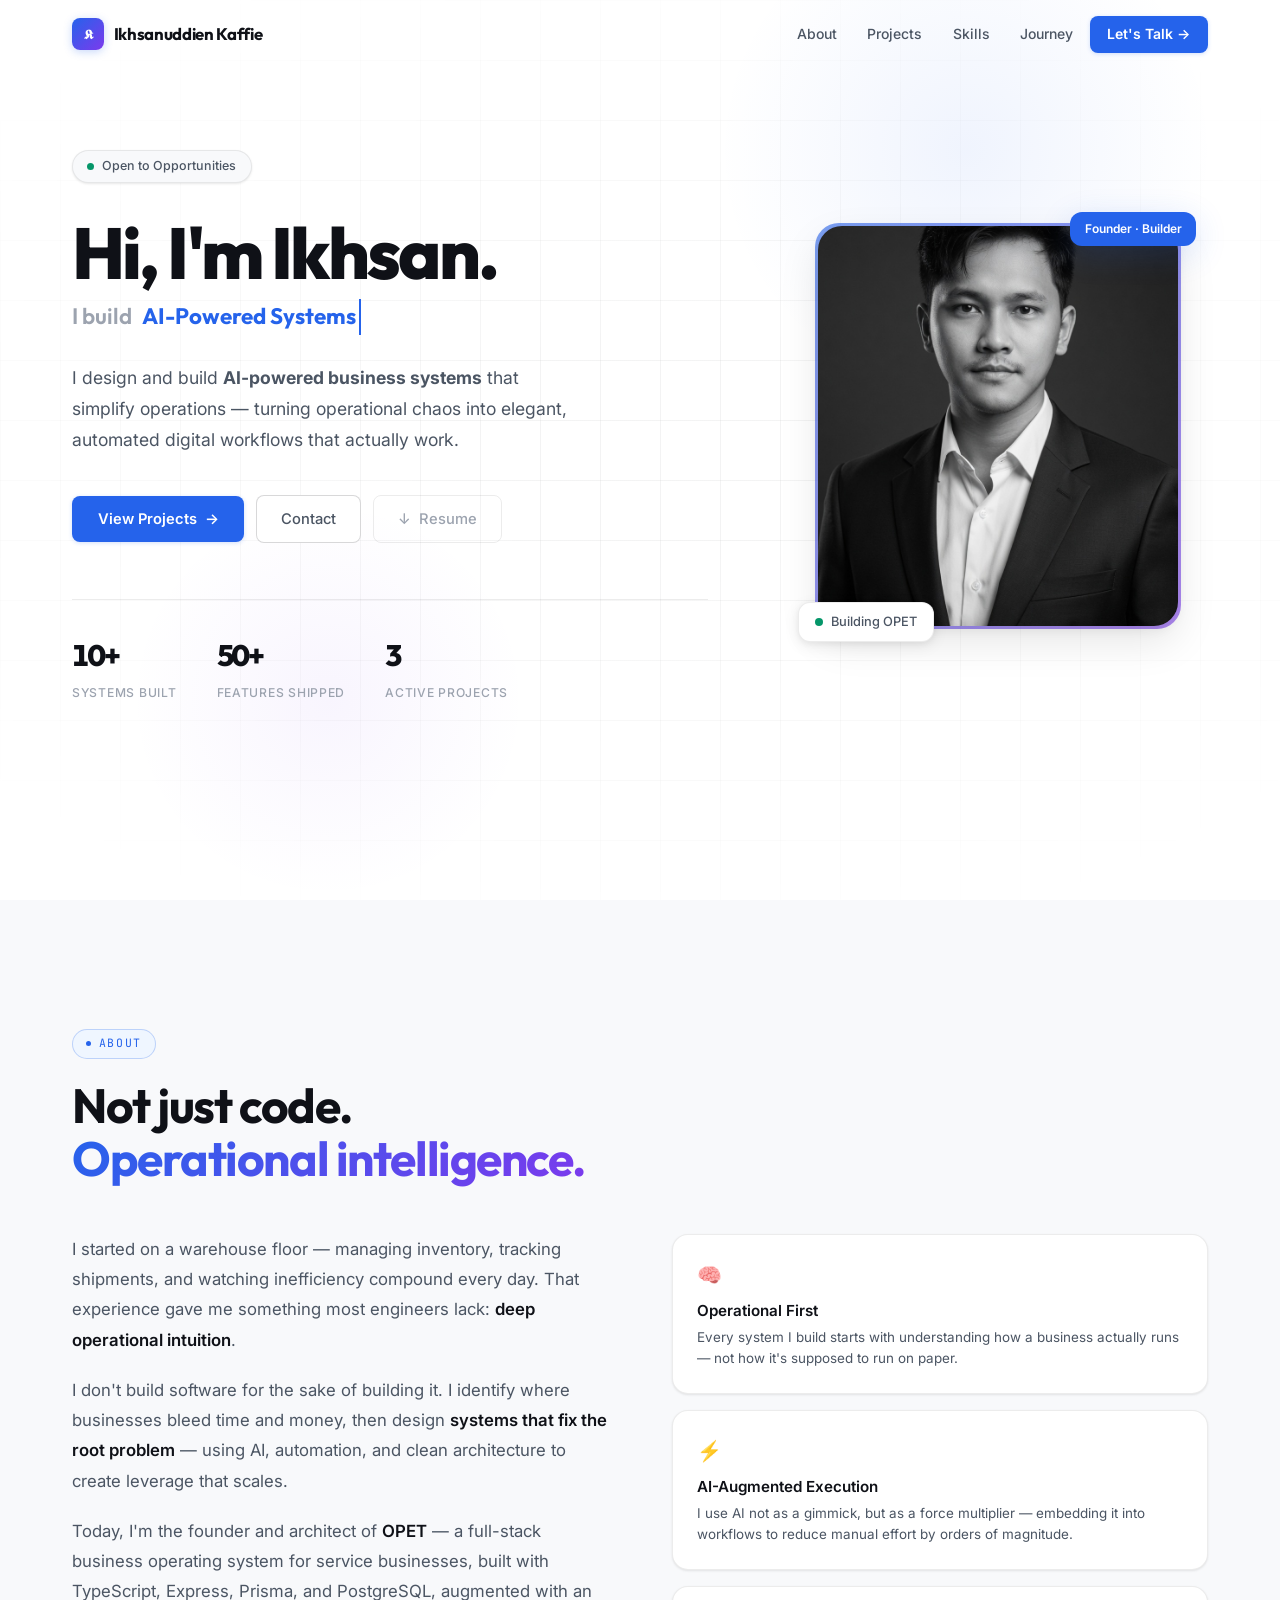
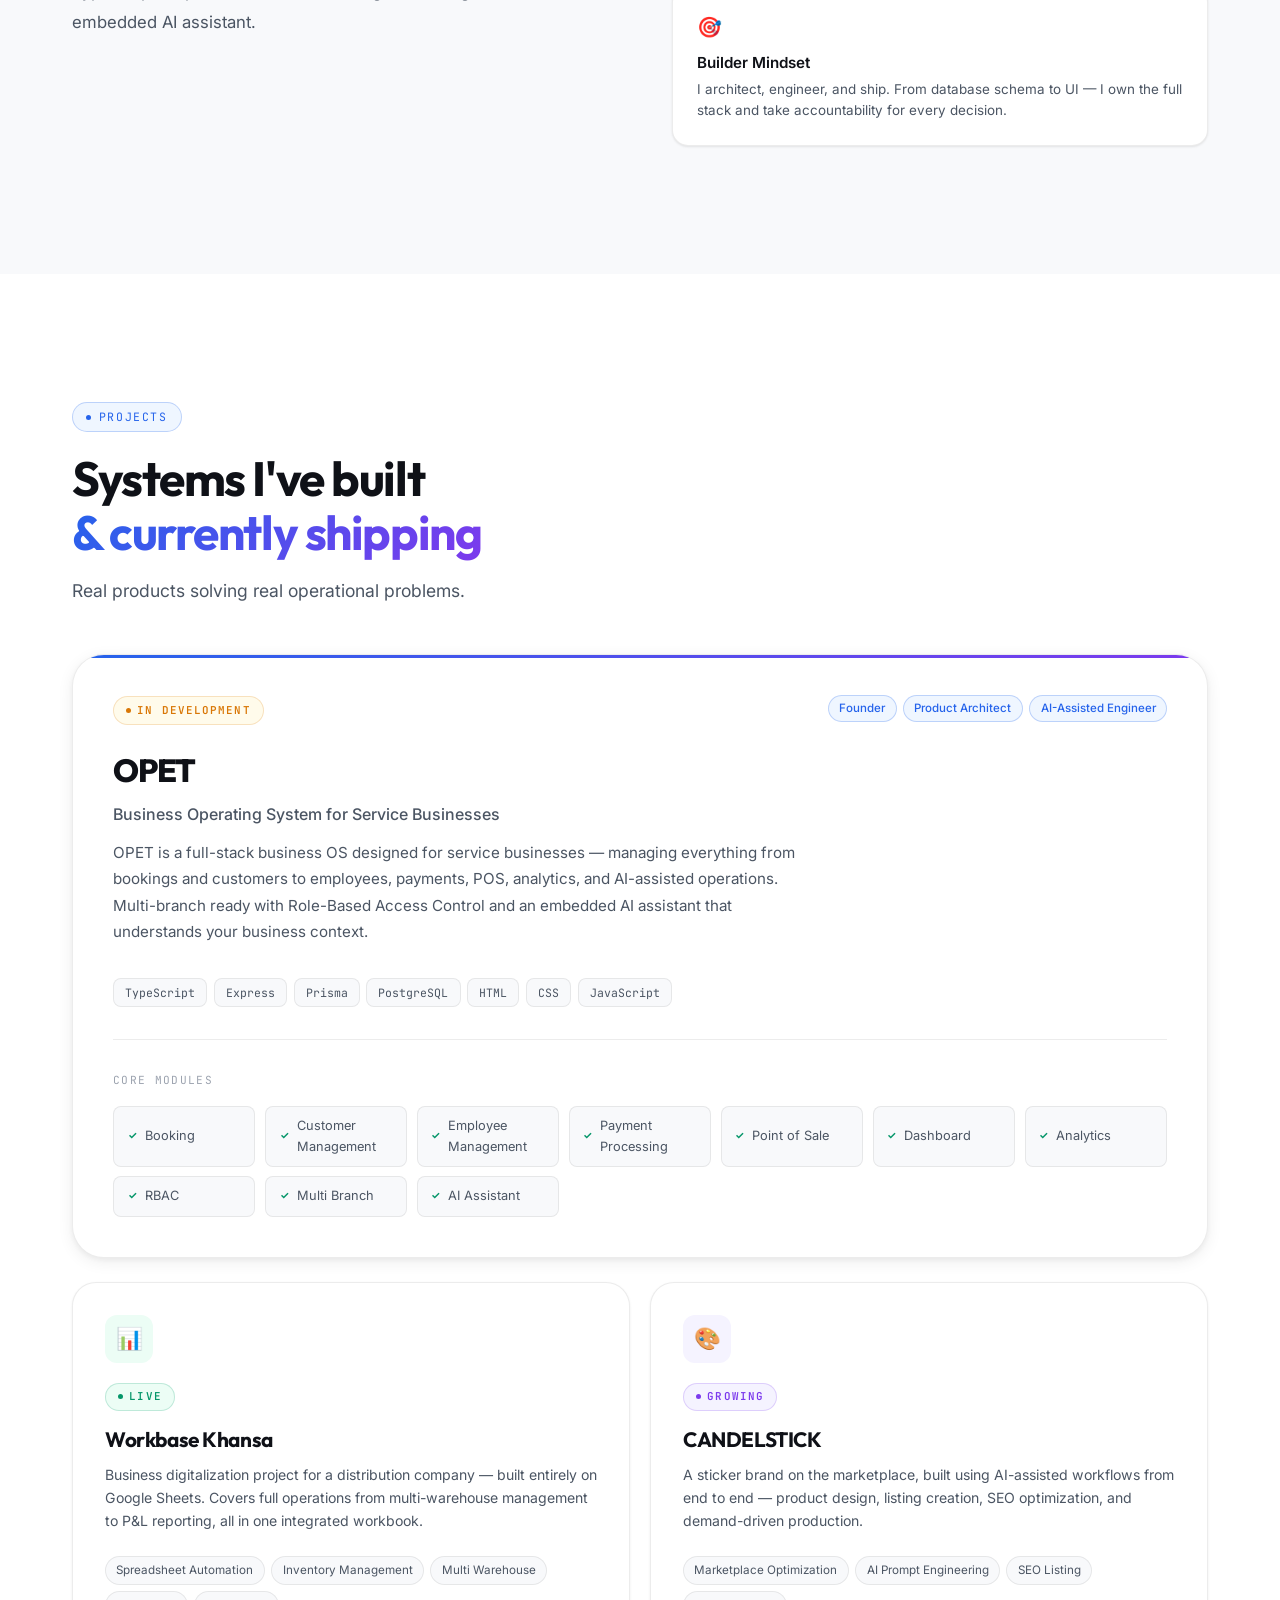
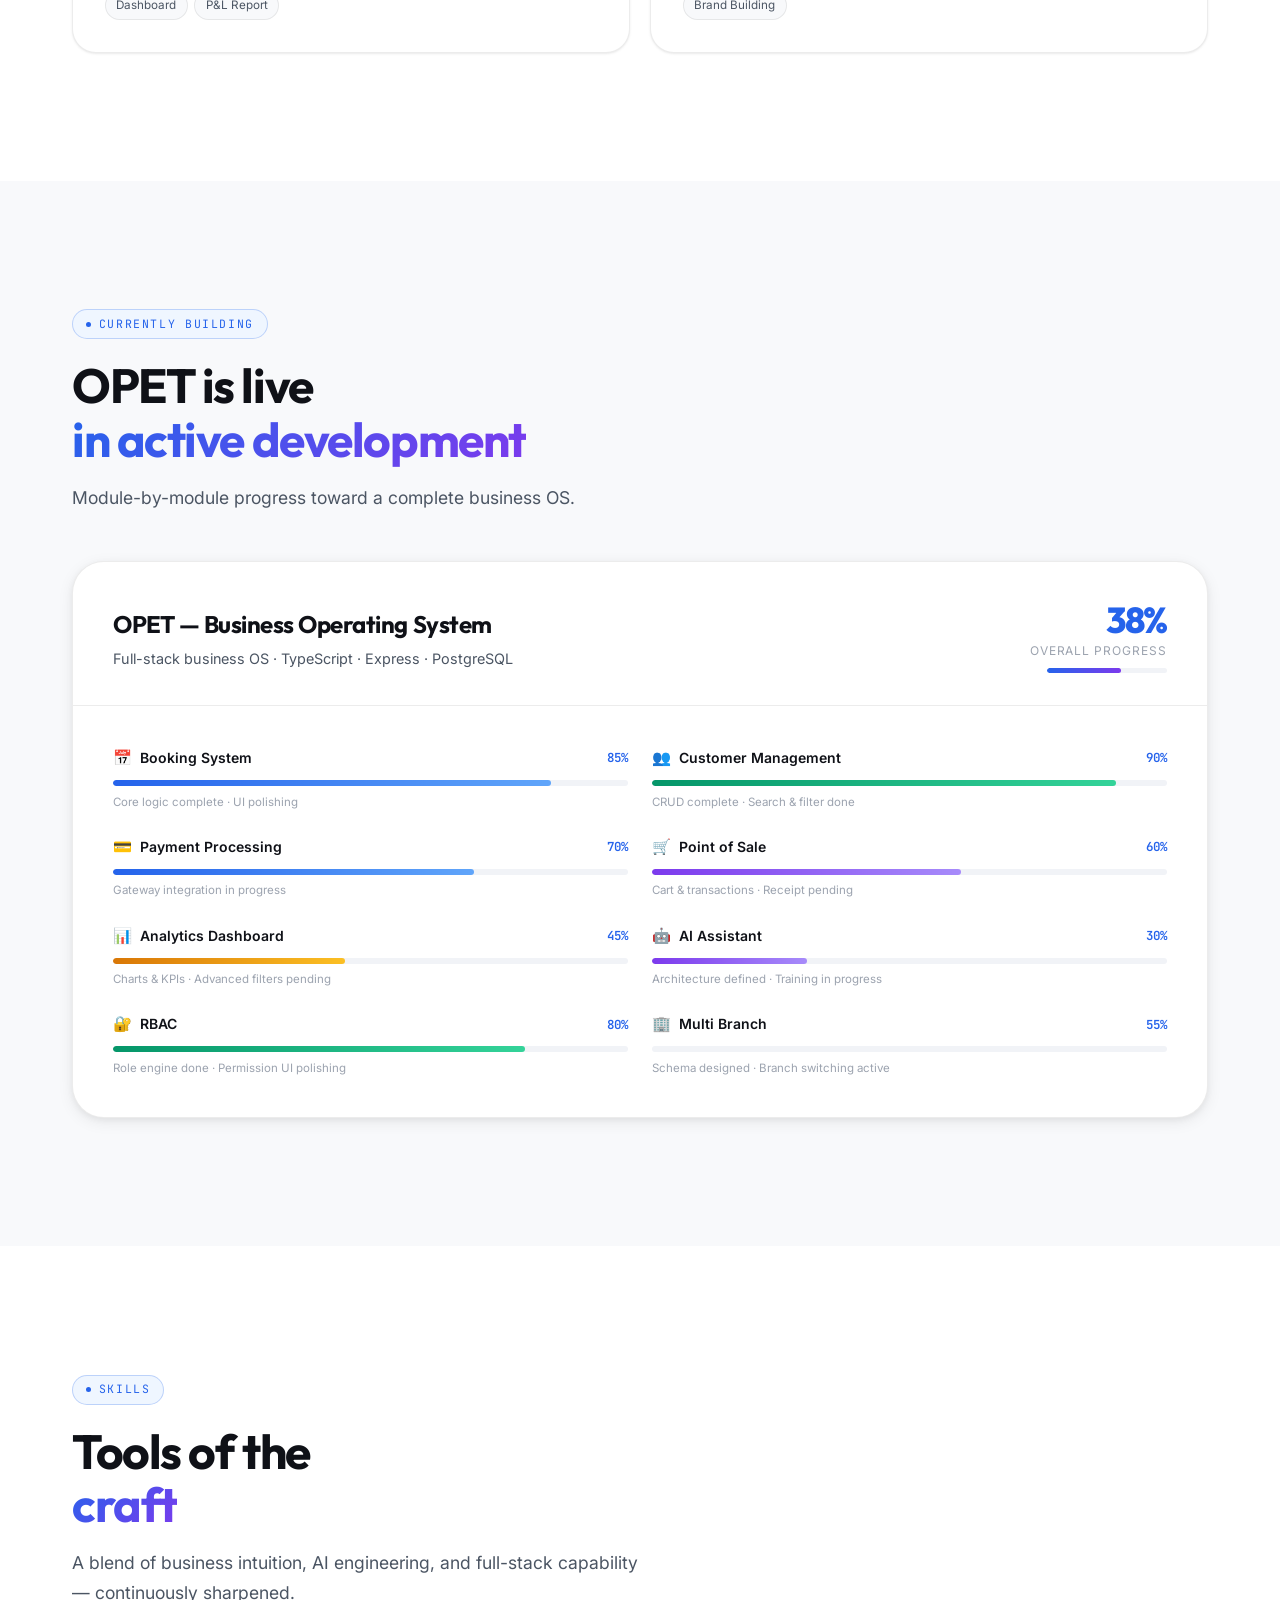
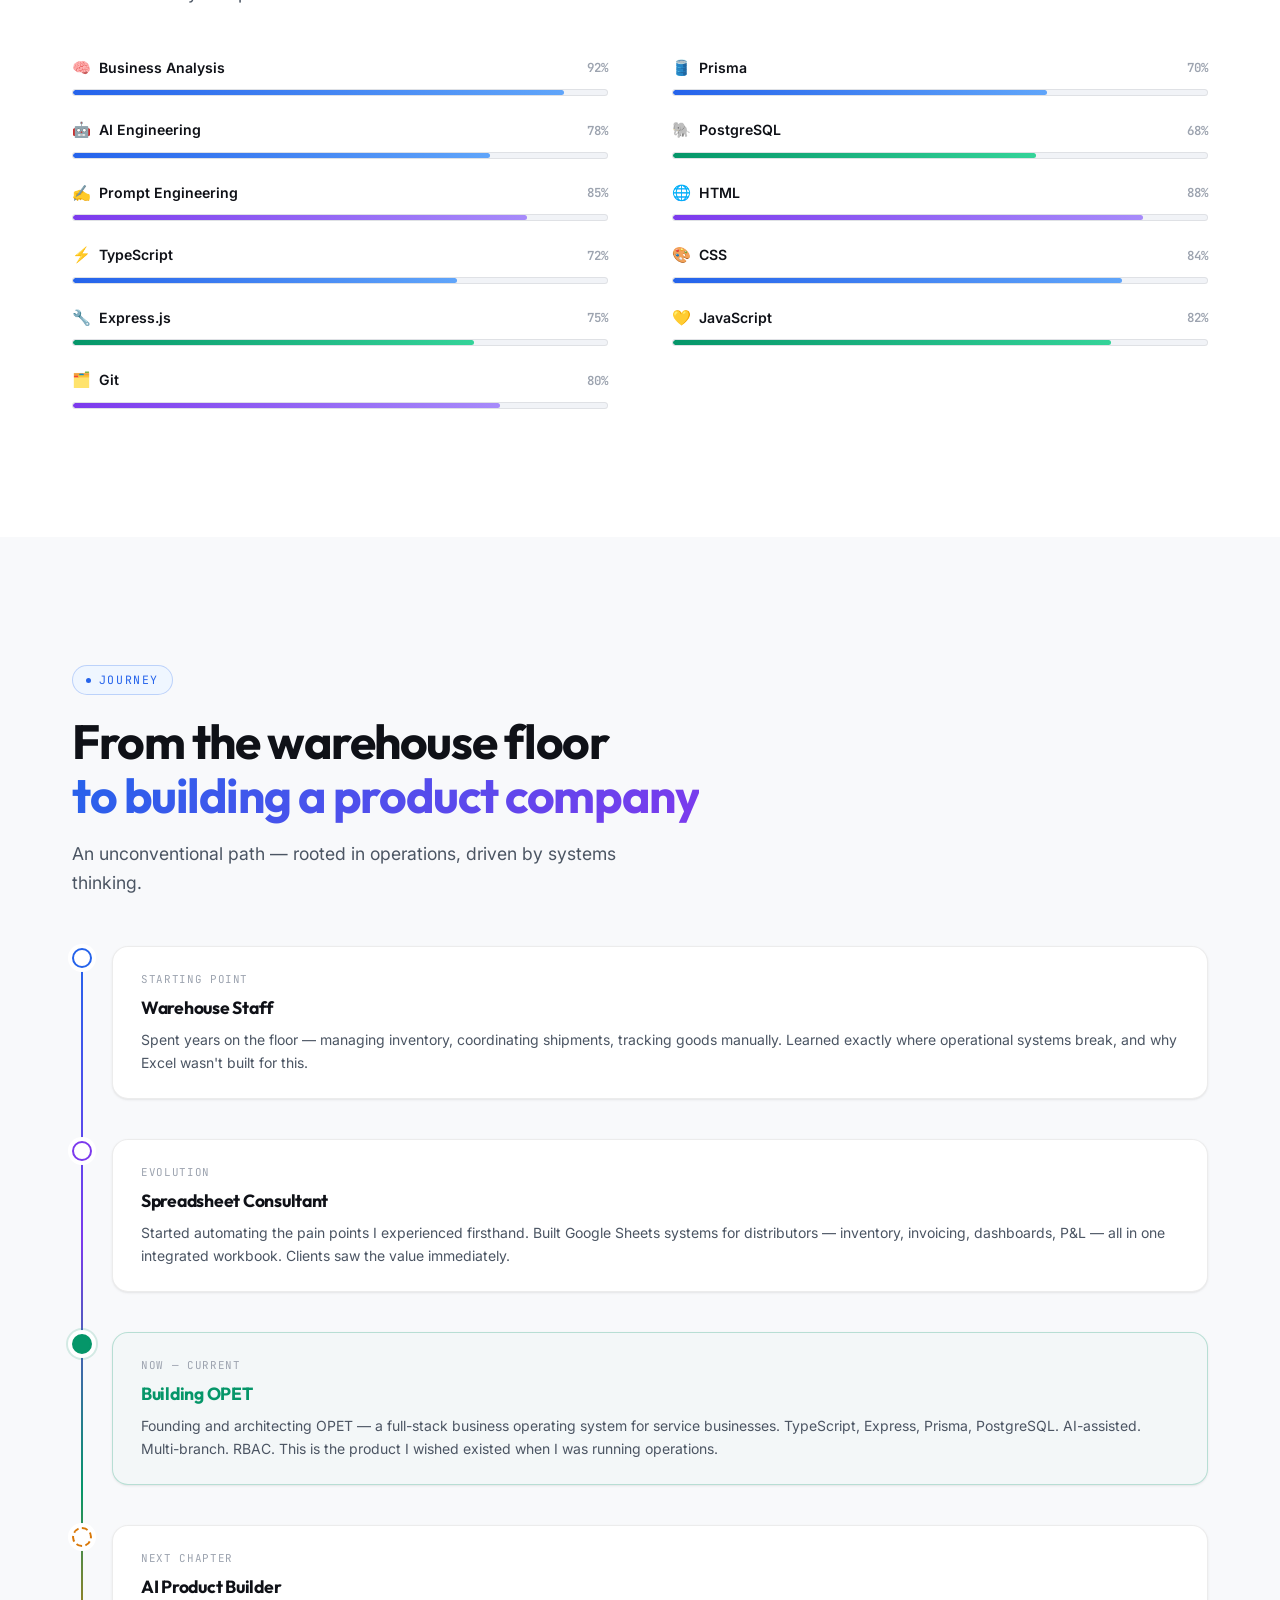
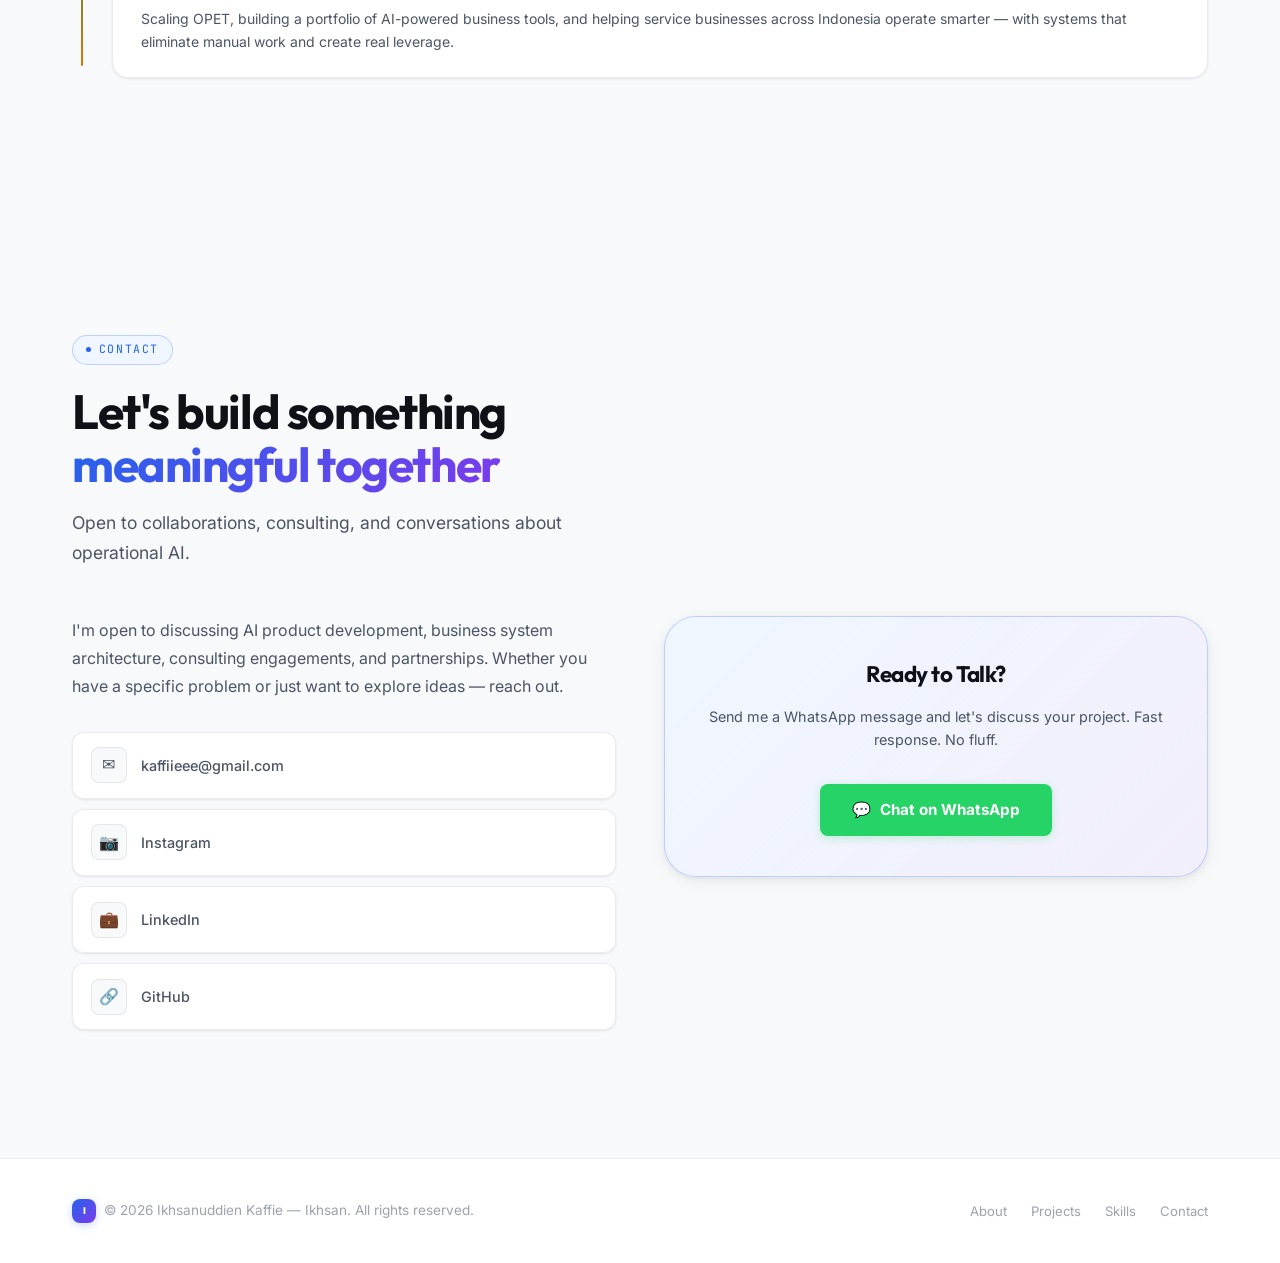
==== commit 681be52b: "Update index.html" ====
--- a/index.html
+++ b/index.html
@@ -7,7 +7,7 @@
   <meta http-equiv="X-UA-Compatible" content="IE=edge">
 
   <!-- SEO -->
-  <title>Ikhsan — AI Product Builder & Business System Architect</title>
+  <title>Kaffie — AI Product Builder & Business System Architect</title>
   <meta name="description"
     content="Ikhsan builds AI-powered business systems that simplify operations. Founder of OPET — a business operating system for service businesses. Turning operational chaos into elegant digital systems.">
   <meta name="keywords"
@@ -72,8 +72,8 @@
   <nav class="nav" role="navigation" aria-label="Main navigation">
     <div class="nav-inner">
       <a href="#hero" class="nav-brand" aria-label="Ikhsan Home">
-        <div class="brand-logo">I</div>
-        <span>Ikhsan</span>
+        <div class="brand-logo">𝕶</div>
+        <span>Ikhsanuddien Kaffie</span>
       </a>
 
       <div class="nav-toggle" id="nav-toggle" aria-label="Toggle menu" role="button" tabindex="0">
@@ -657,24 +657,24 @@
             and partnerships. Whether you have a specific problem or just want to explore ideas — reach out.</p>
 
           <div class="contact-links">
-            <a href="mailto:ikhsanuddienkaffie@gmail.com" class="contact-link" id="contact-email" aria-label="Email">
+            <a href="mailto:kaffiieee@gmail.com" class="contact-link" id="contact-email" aria-label="Email">
               <span class="contact-link-icon">✉</span>
-              <span>ikhsanuddienkaffie@gmail.com</span>
+              <span>kaffiieee@gmail.com</span>
               <span class="contact-link-arrow">→</span>
             </a>
-            <a href="https://instagram.com/ikhsankaffie" class="contact-link" id="contact-instagram" target="_blank" rel="noopener noreferrer"
+            <a href="https://instagram.com/kaffiieee" class="contact-link" id="contact-instagram" target="_blank" rel="noopener noreferrer"
               aria-label="Instagram">
               <span class="contact-link-icon">📷</span>
               <span>Instagram</span>
               <span class="contact-link-arrow">→</span>
             </a>
-            <a href="https://linkedin.com/in/ikhsanuddienkaffie" class="contact-link" id="contact-linkedin" target="_blank" rel="noopener noreferrer"
+            <a href="https://linkedin.com/in/ikhsanuddien-kaffie-3b4792379" class="contact-link" id="contact-linkedin" target="_blank" rel="noopener noreferrer"
               aria-label="LinkedIn">
               <span class="contact-link-icon">💼</span>
               <span>LinkedIn</span>
               <span class="contact-link-arrow">→</span>
             </a>
-            <a href="https://github.com/ikhsanuddienkaffie" class="contact-link" id="contact-github" target="_blank" rel="noopener noreferrer"
+            <a href="https://github.com/kaffiieee" class="contact-link" id="contact-github" target="_blank" rel="noopener noreferrer"
               aria-label="GitHub">
               <span class="contact-link-icon">🔗</span>
               <span>GitHub</span>
@@ -724,4 +724,4 @@
   <script src="script.js"></script>
 </body>
 
-</html>+</html>
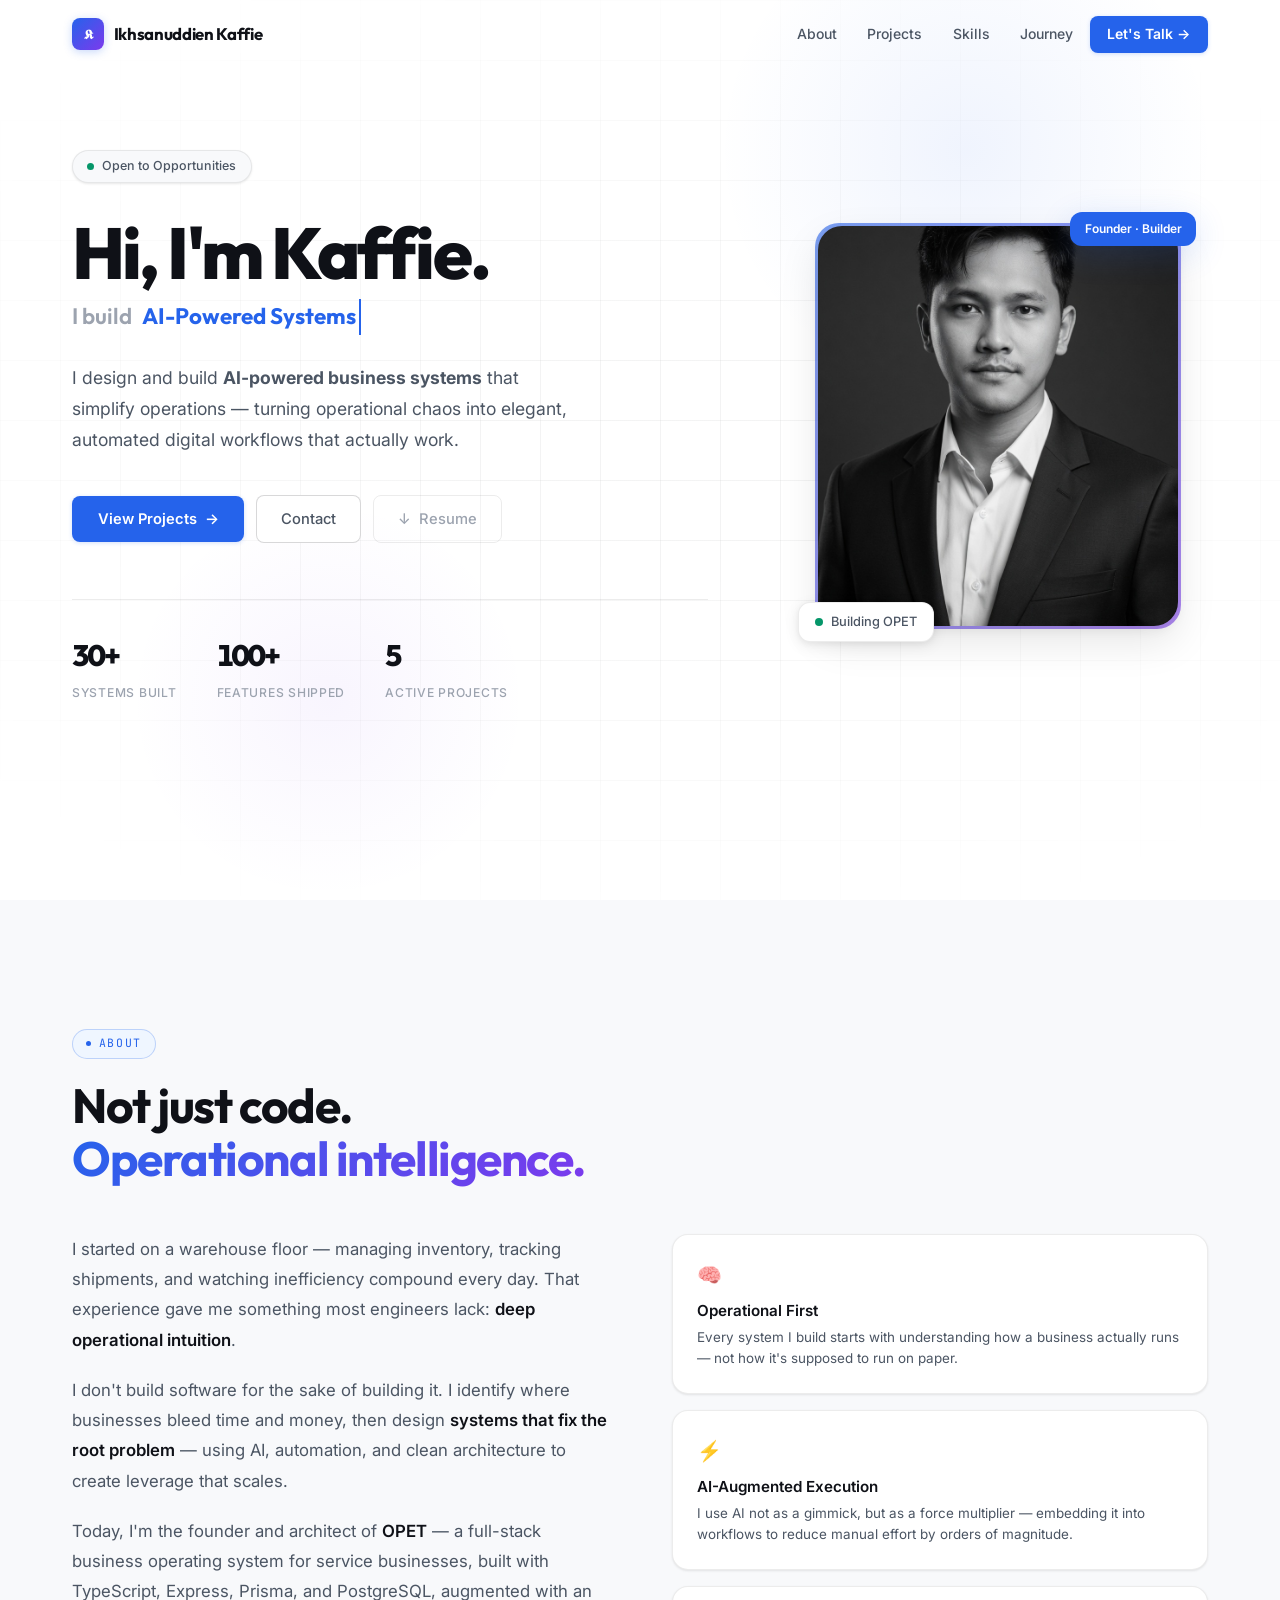
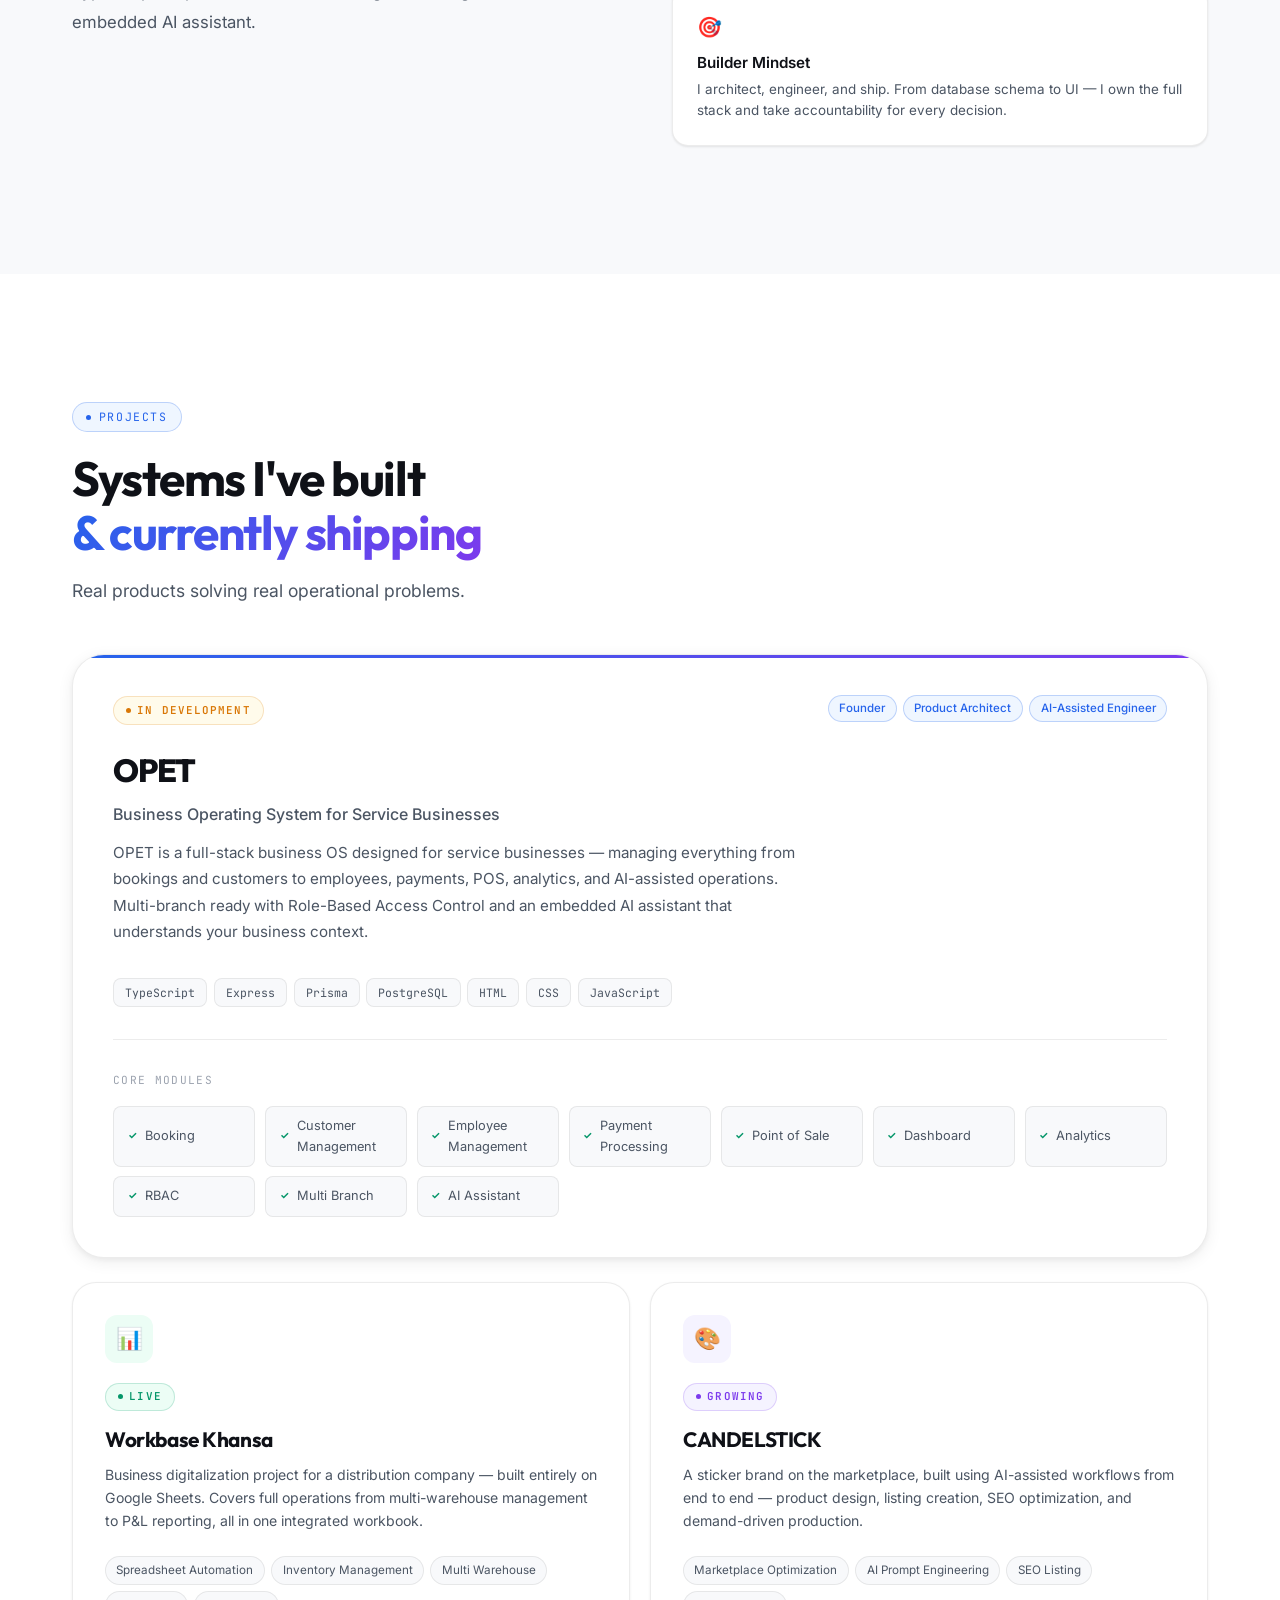
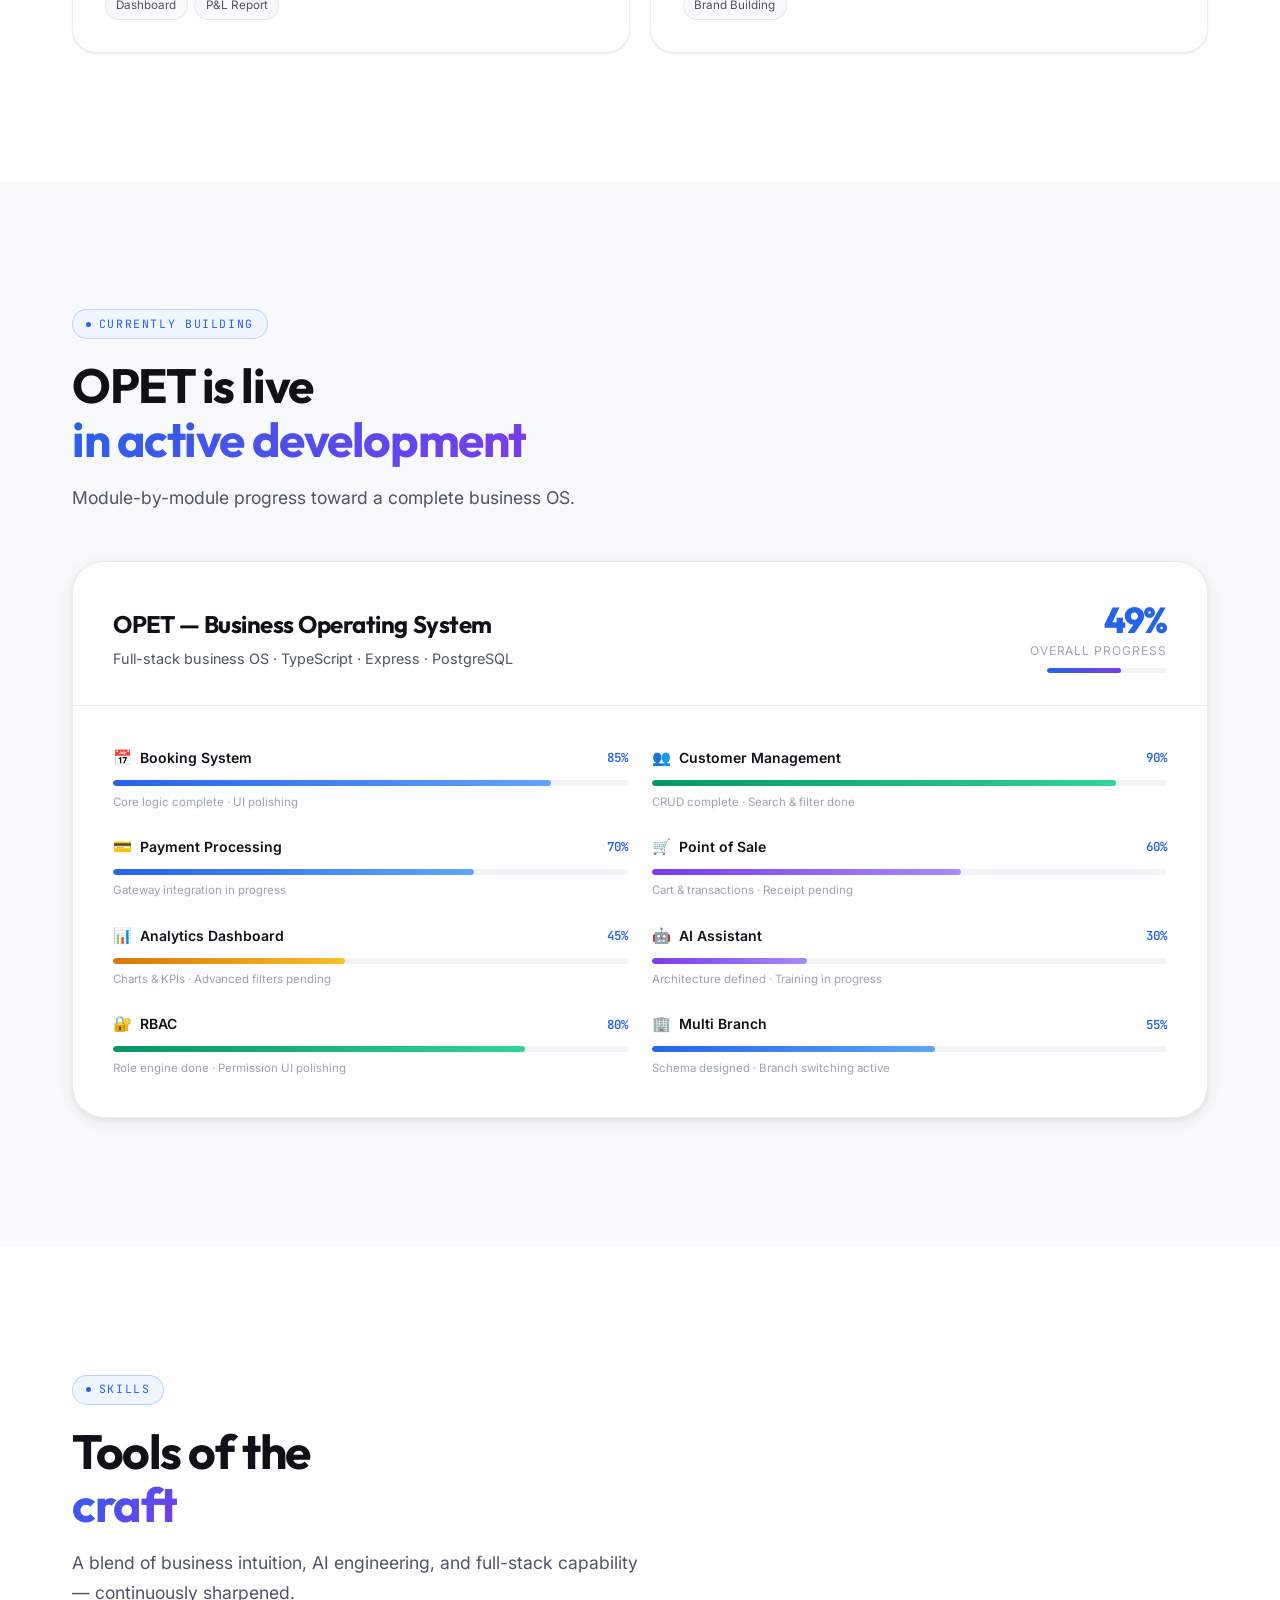
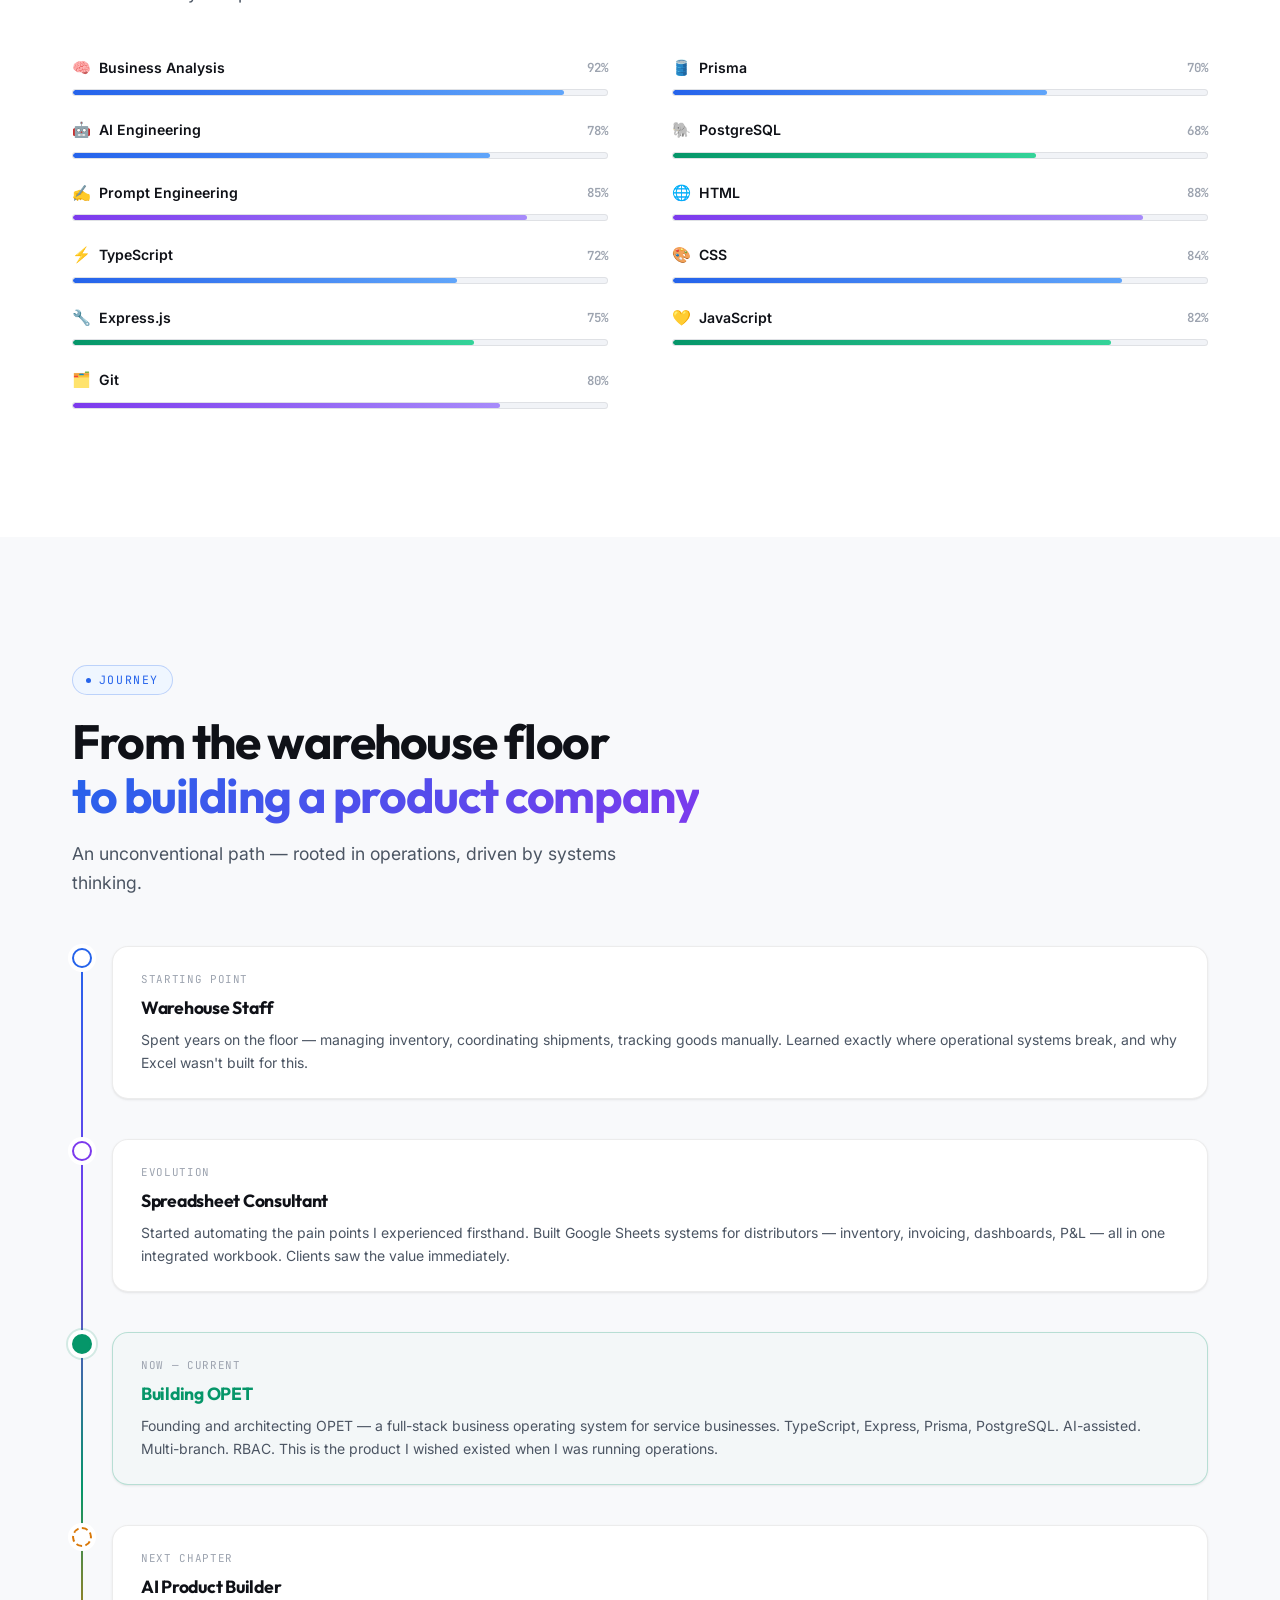
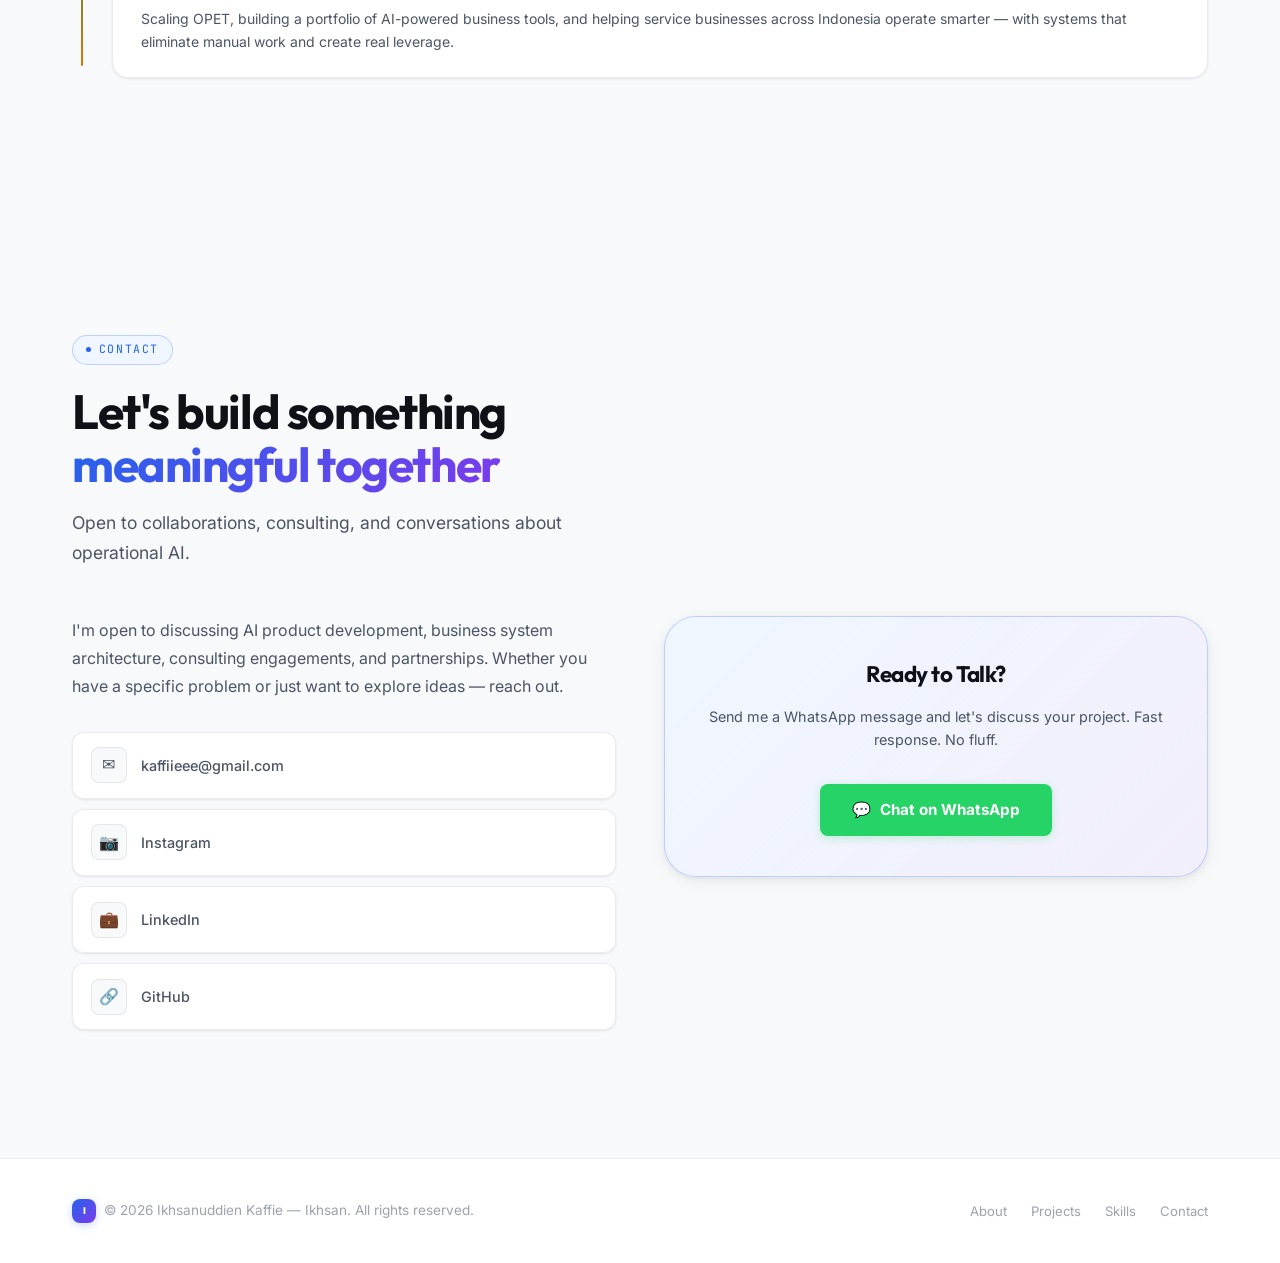
==== commit b8b401fa: "Update index.html" ====
--- a/index.html
+++ b/index.html
@@ -113,7 +113,7 @@
           </div>
 
           <h1 class="hero-greeting reveal reveal-delay-1">
-            Hi, I'm Ikhsan.
+            Hi, I'm Kaffie.
           </h1>
 
           <div class="hero-roles reveal reveal-delay-2">
@@ -142,15 +142,15 @@
 
           <div class="hero-stats reveal reveal-delay-5">
             <div class="stat-item">
-              <div class="stat-number" data-count="10" data-suffix="+">0+</div>
+              <div class="stat-number" data-count="30" data-suffix="+">0+</div>
               <div class="stat-label">Systems Built</div>
             </div>
             <div class="stat-item">
-              <div class="stat-number" data-count="50" data-suffix="+">0+</div>
+              <div class="stat-number" data-count="100" data-suffix="+">0+</div>
               <div class="stat-label">Features Shipped</div>
             </div>
             <div class="stat-item">
-              <div class="stat-number" data-count="3" data-suffix="">0</div>
+              <div class="stat-number" data-count="5" data-suffix="">0</div>
               <div class="stat-label">Active Projects</div>
             </div>
           </div>
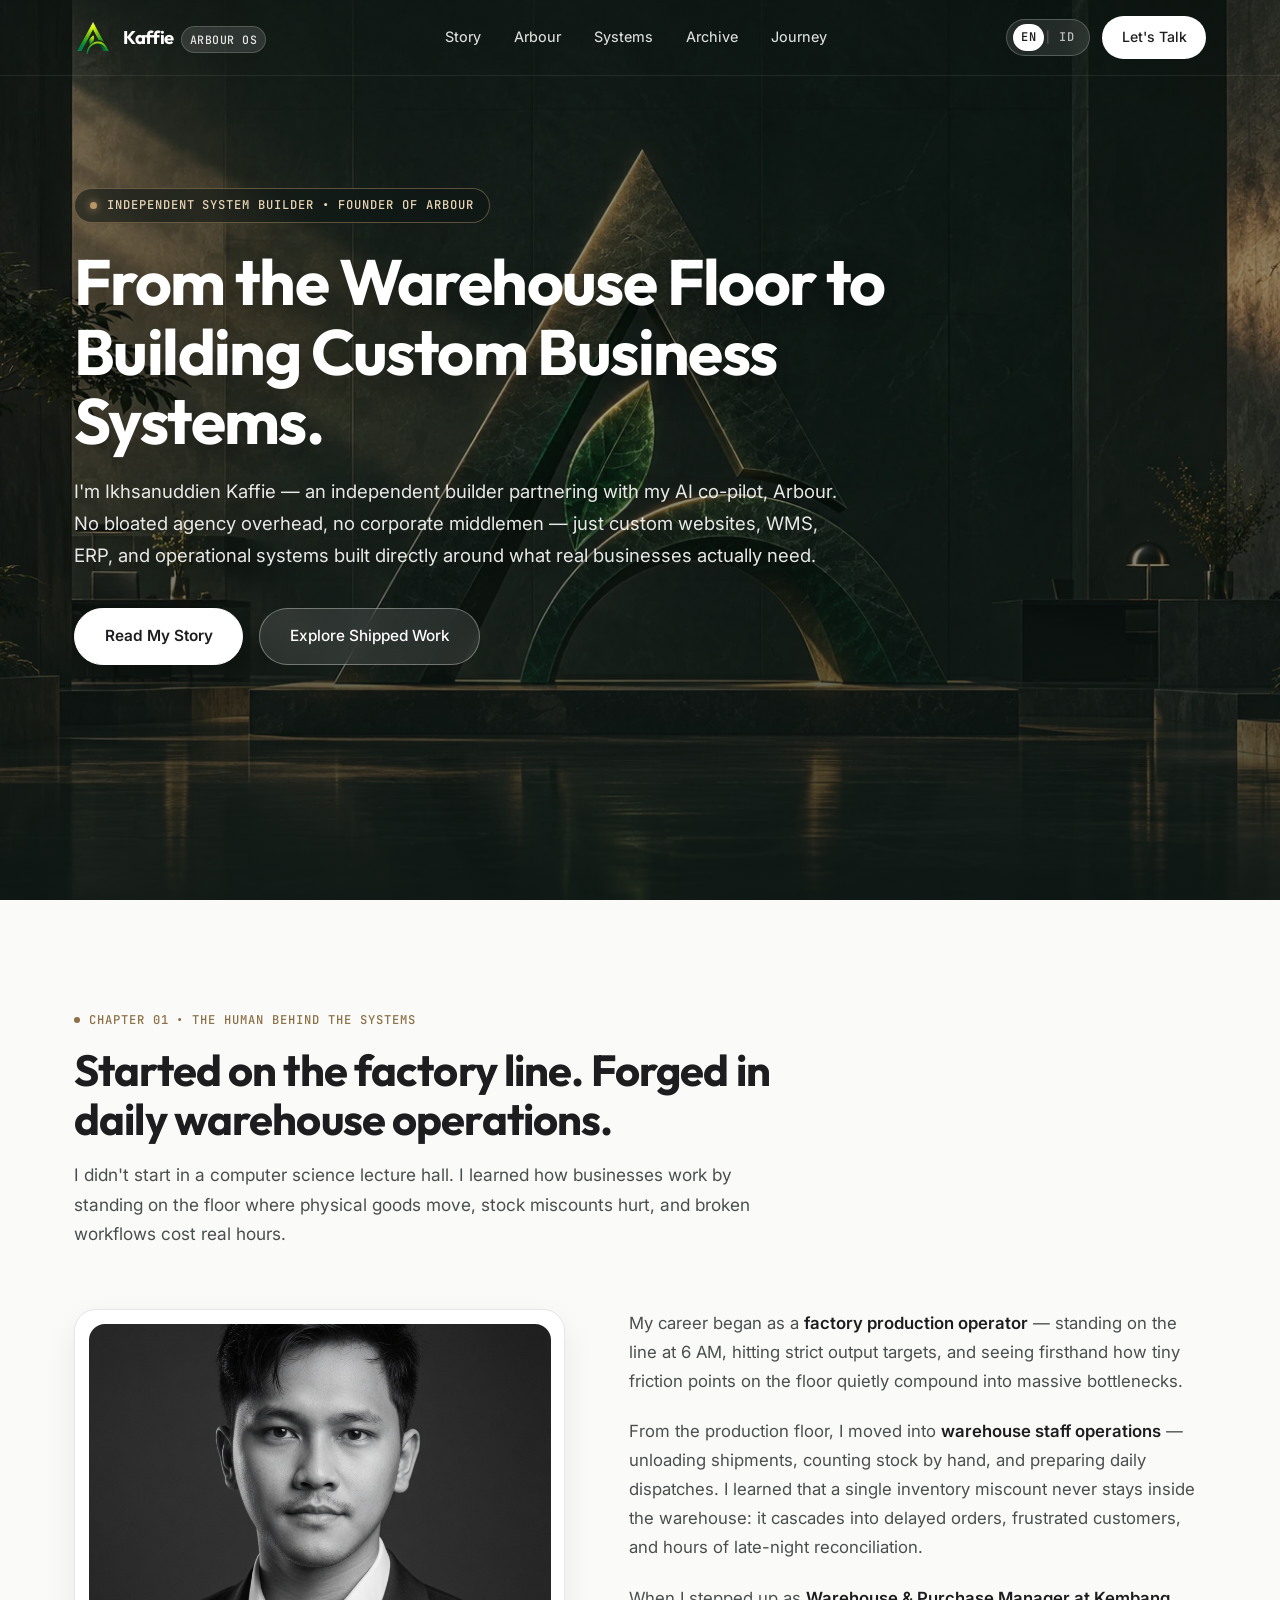
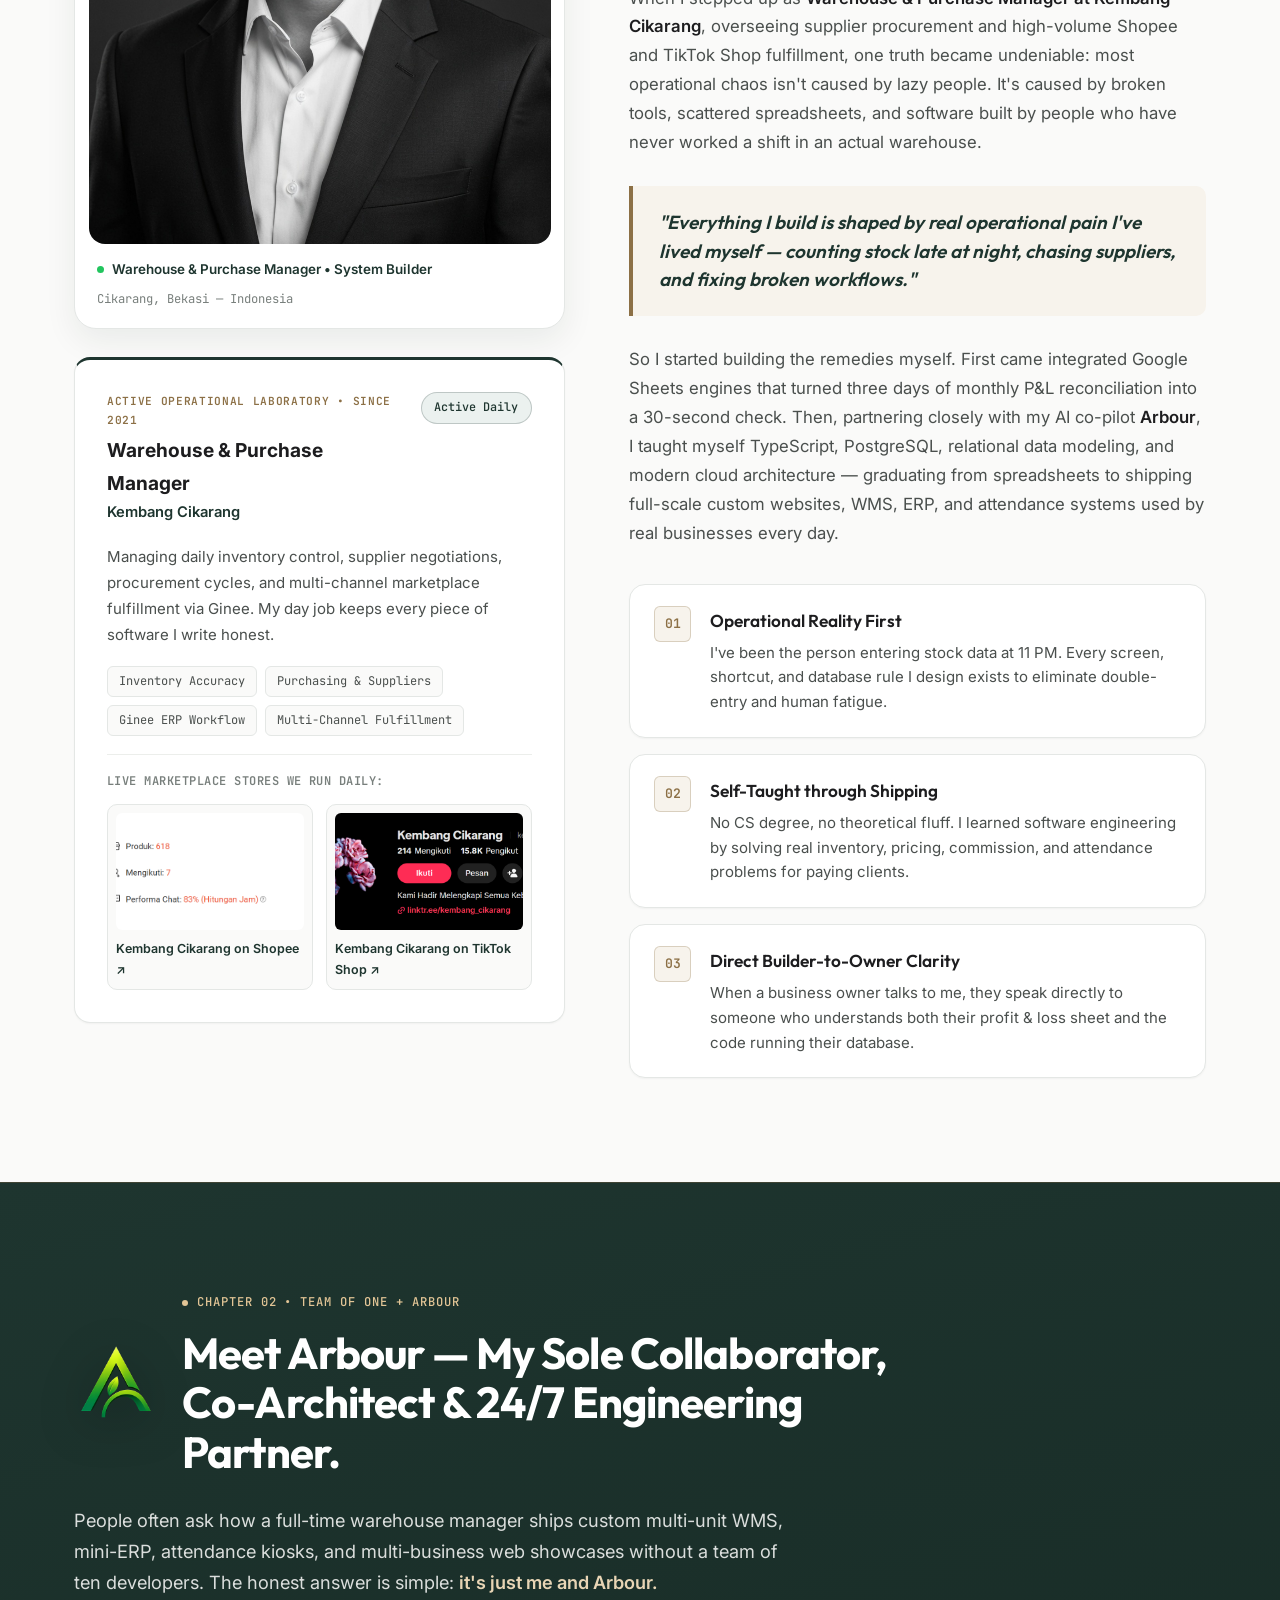
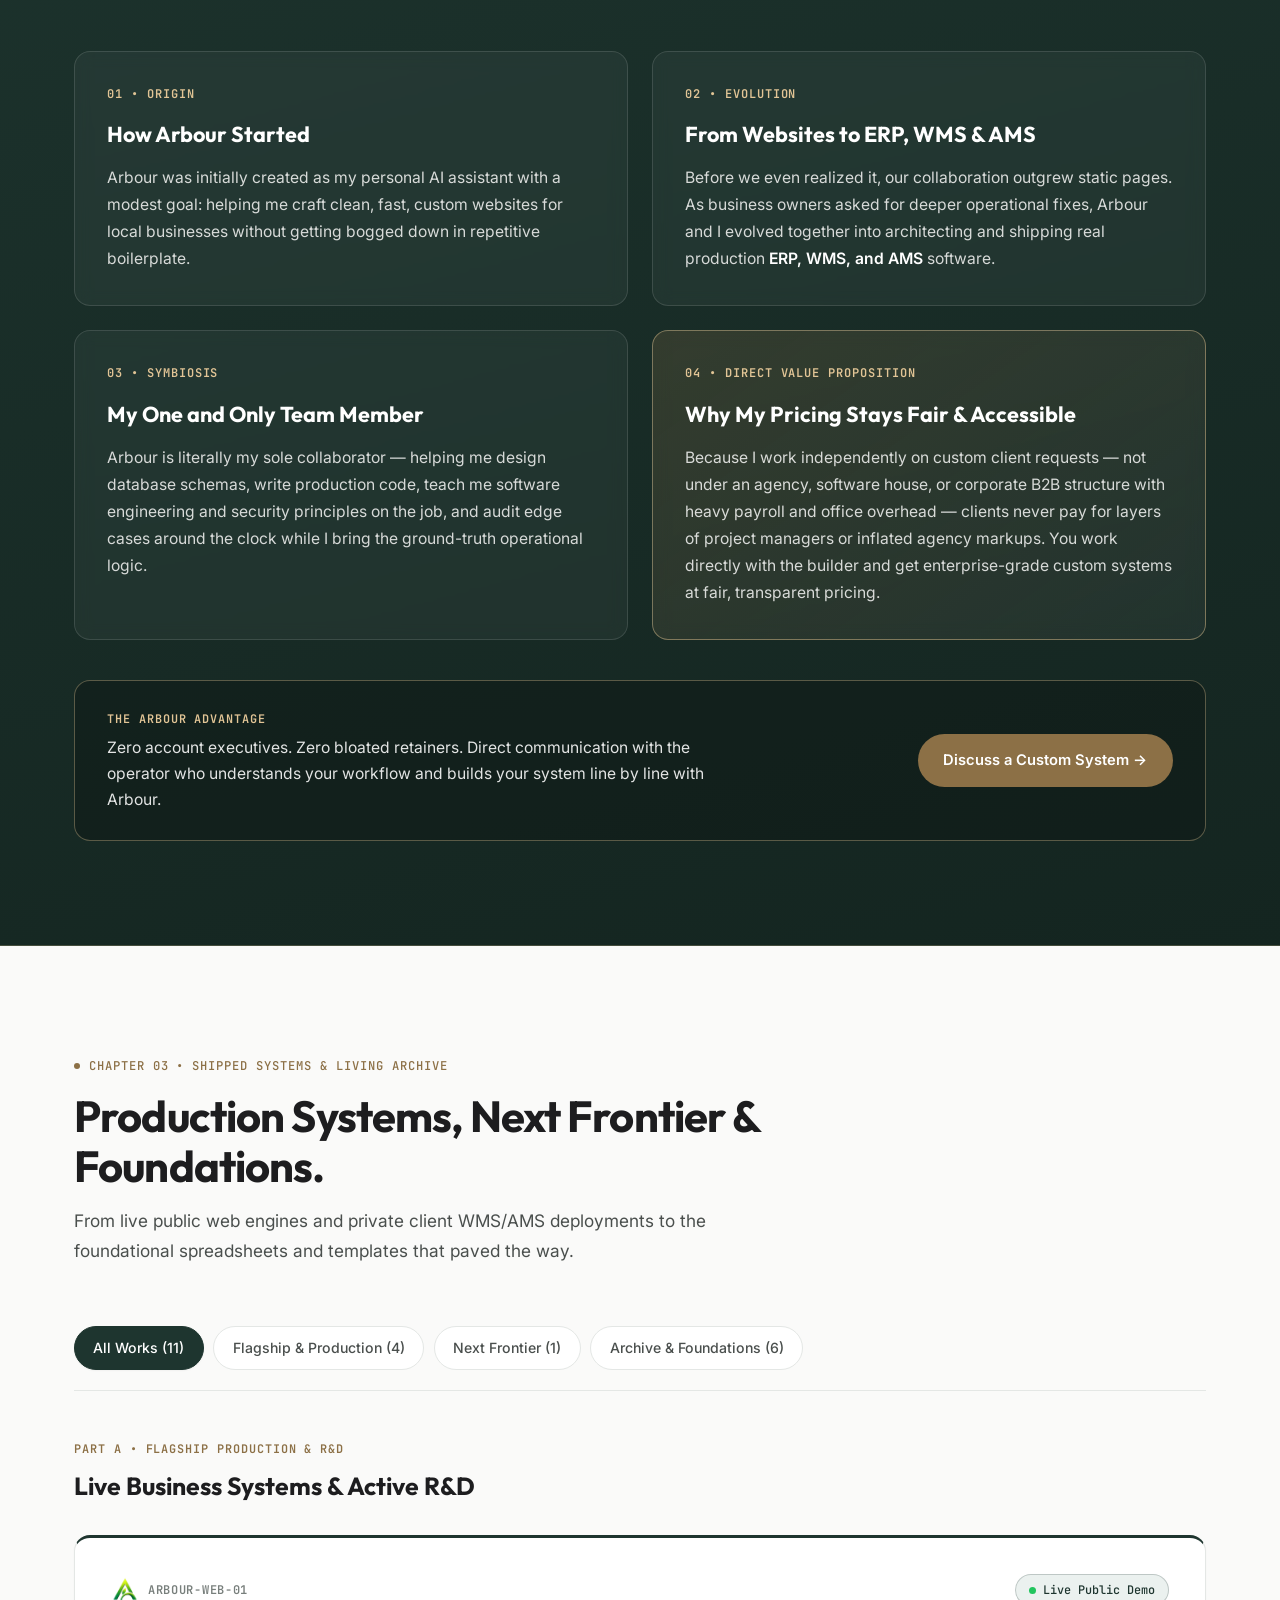
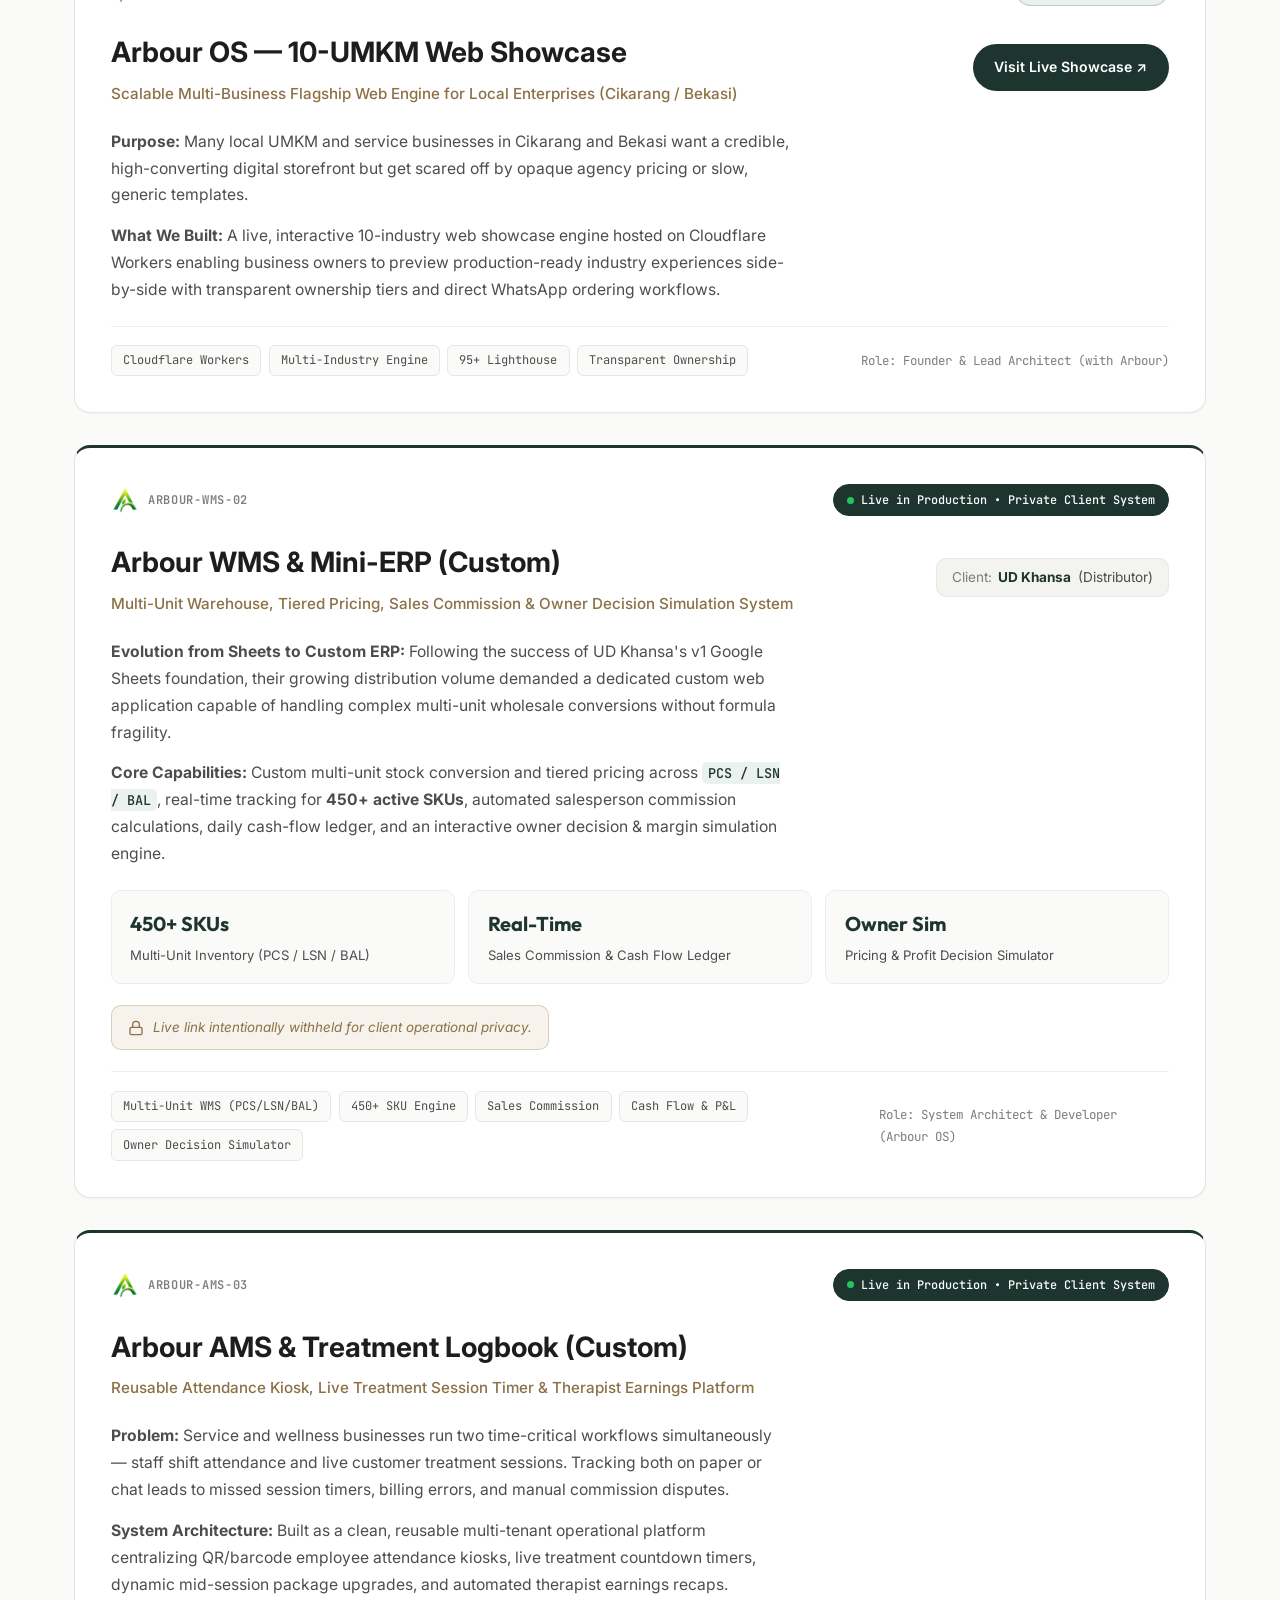
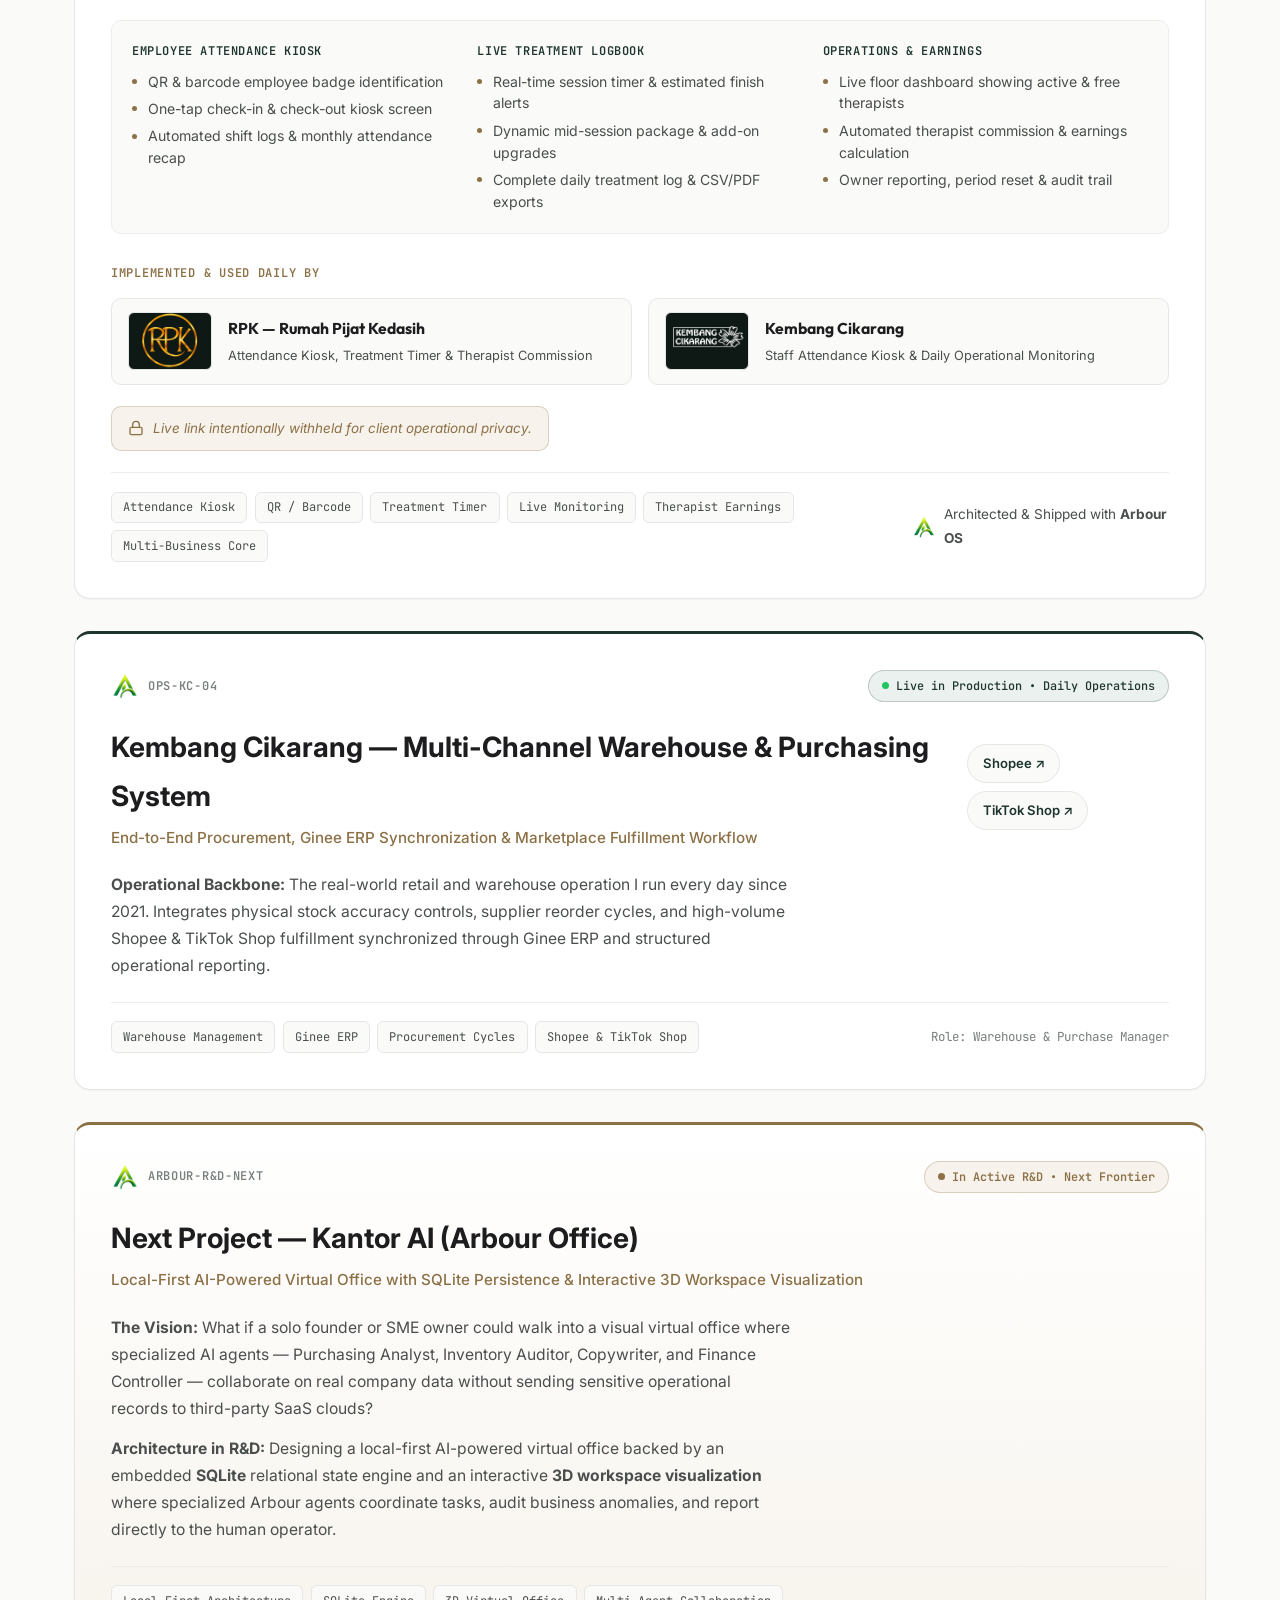
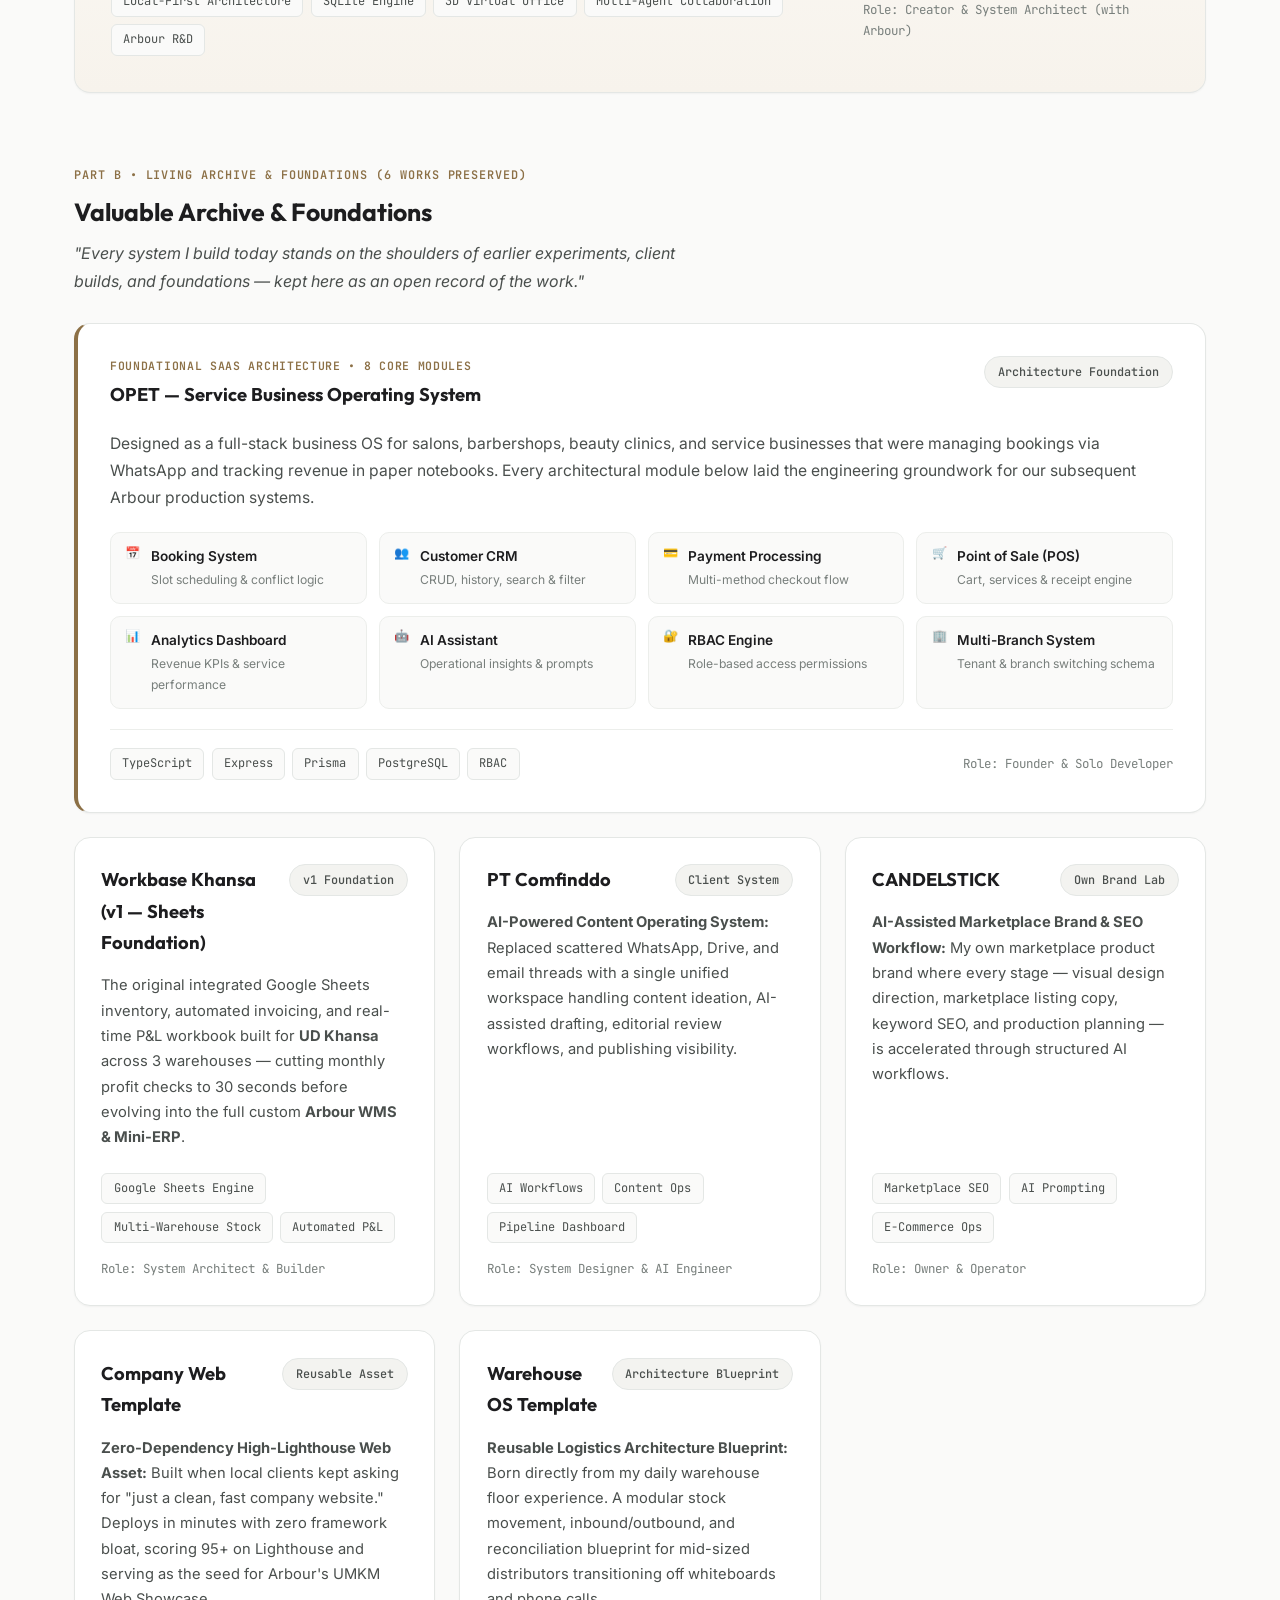
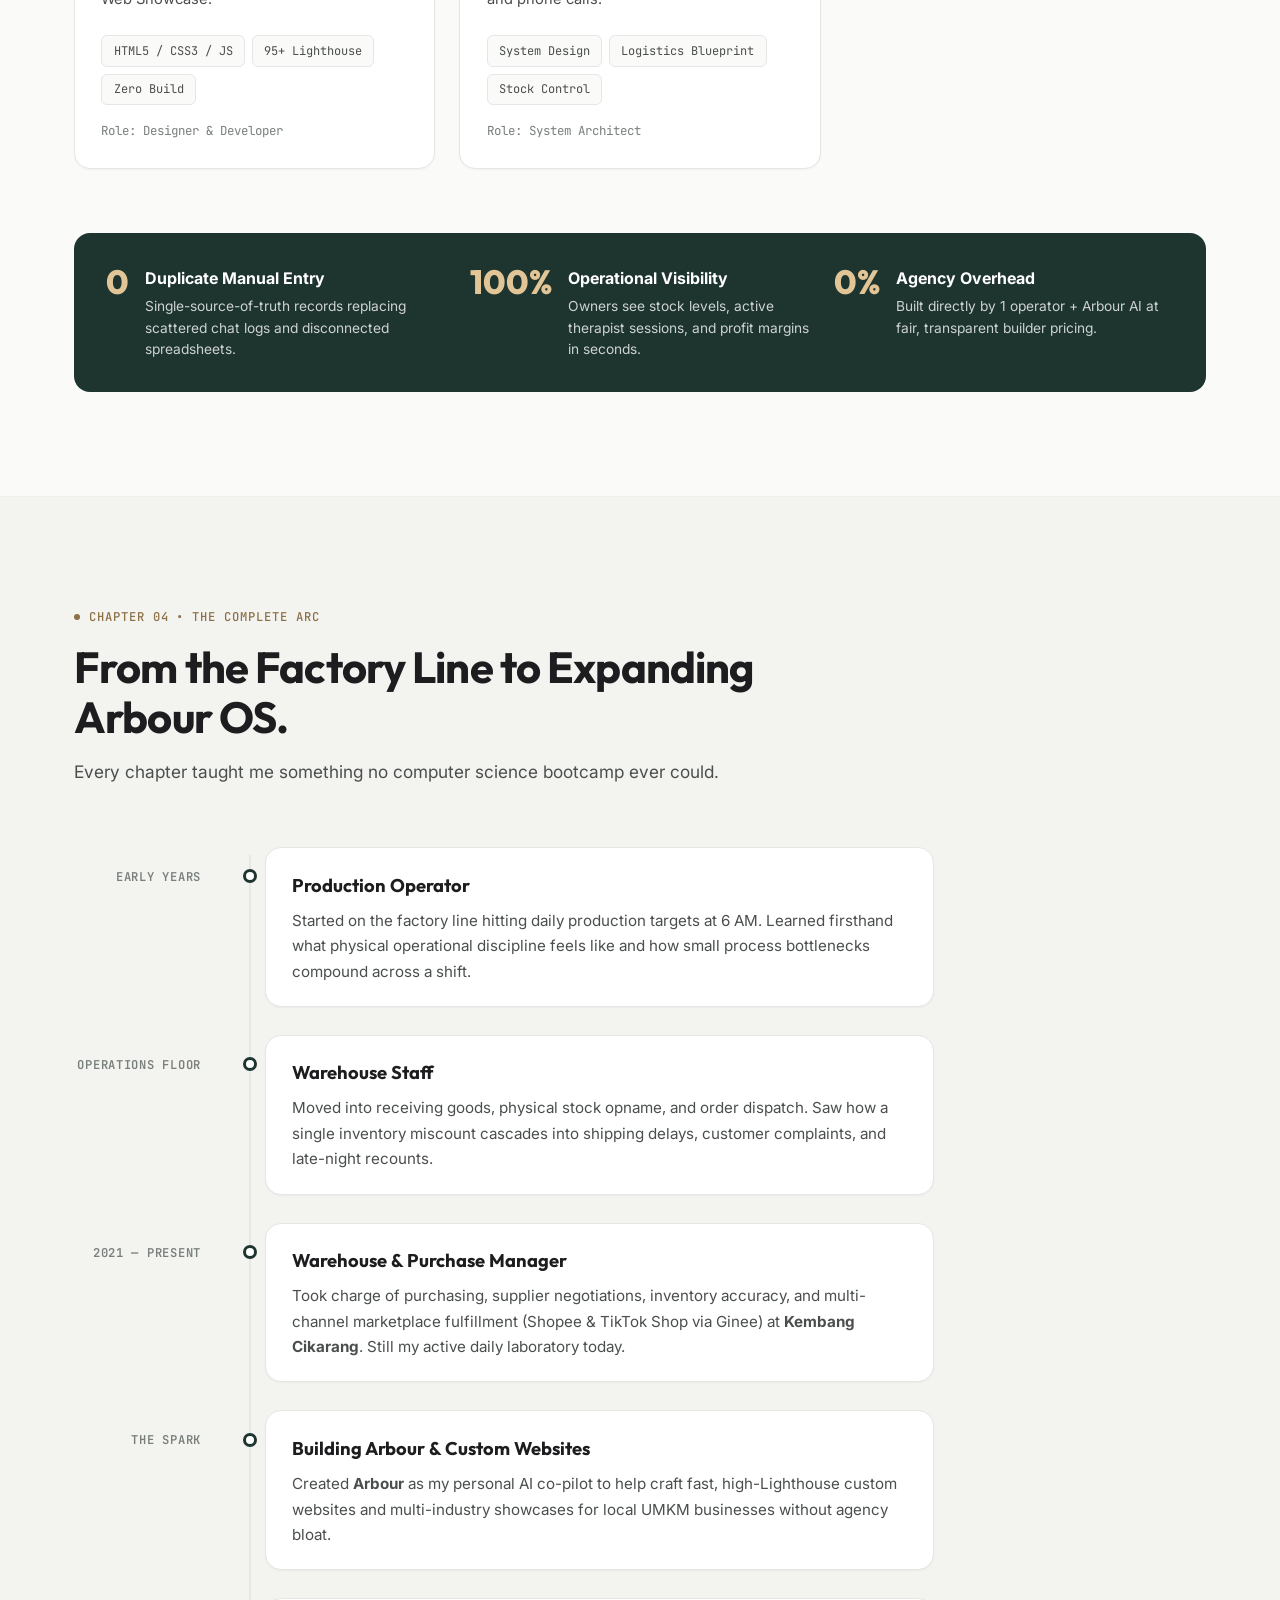
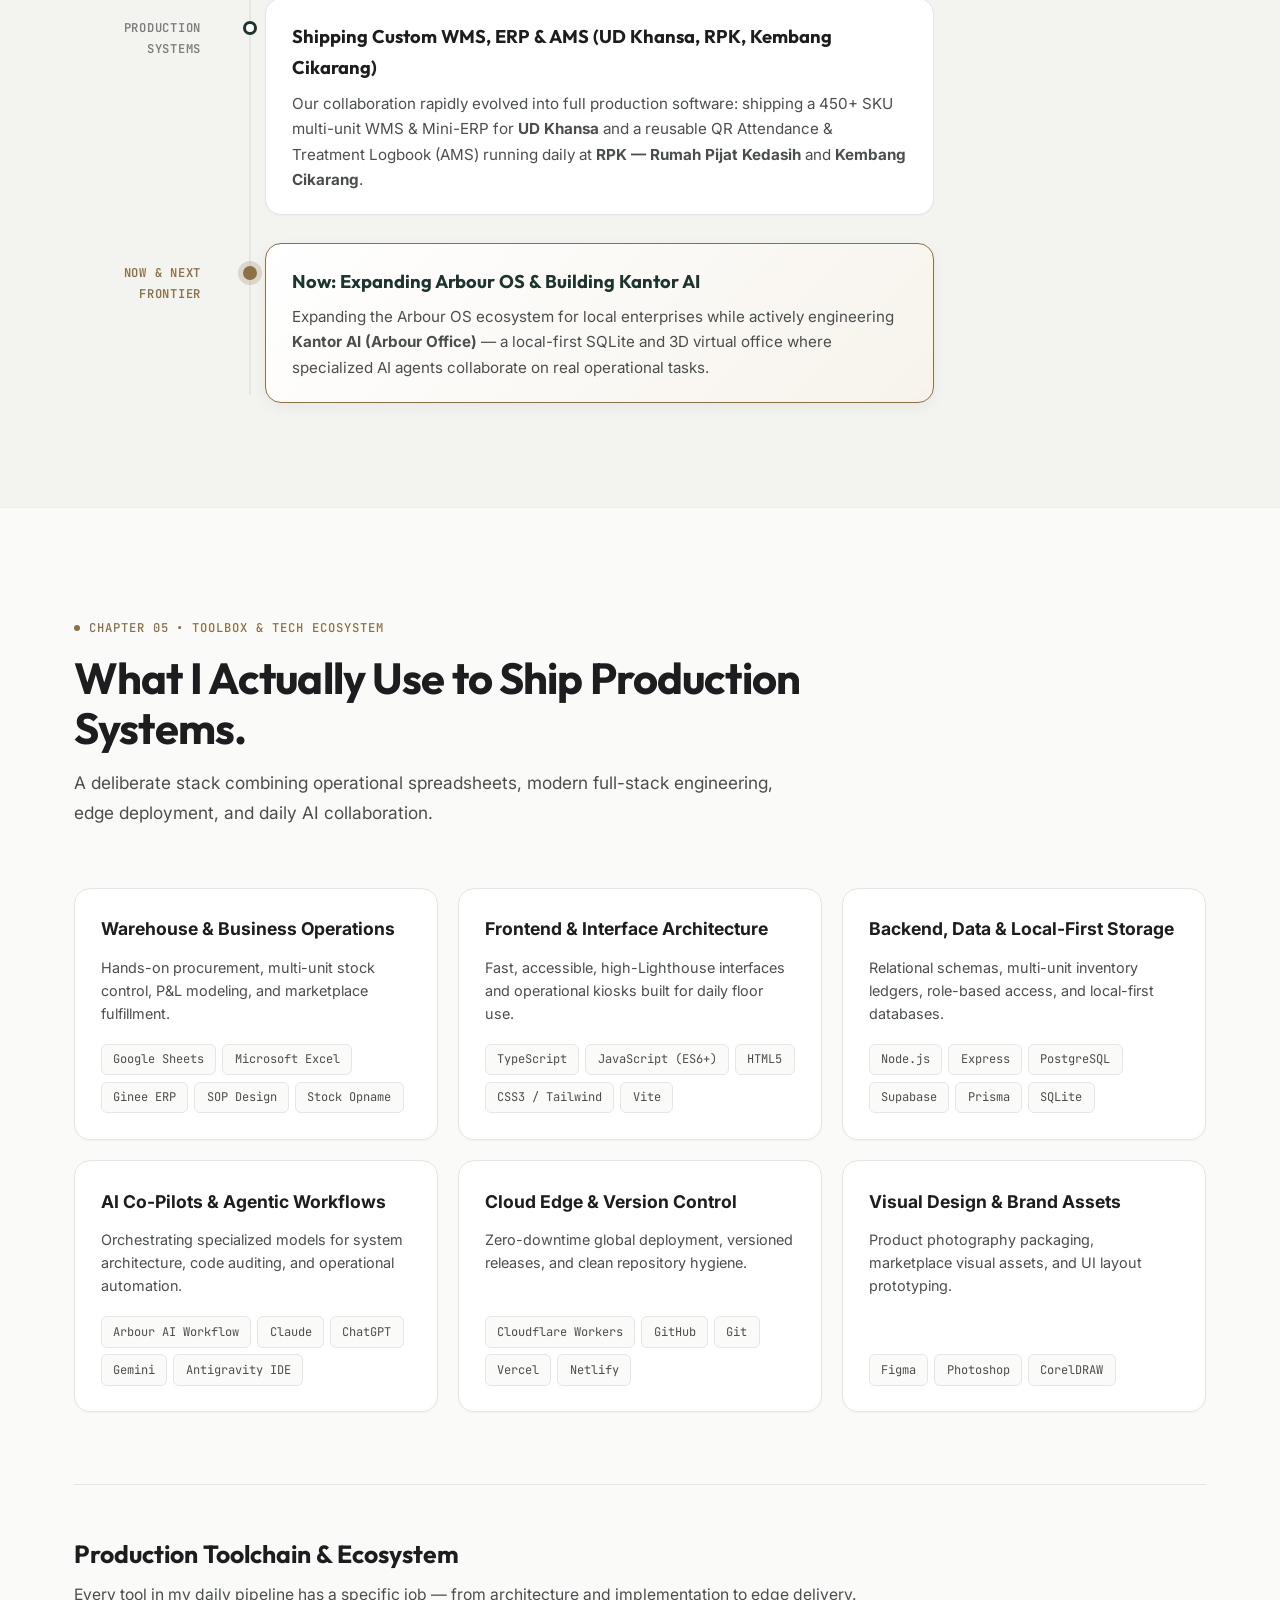
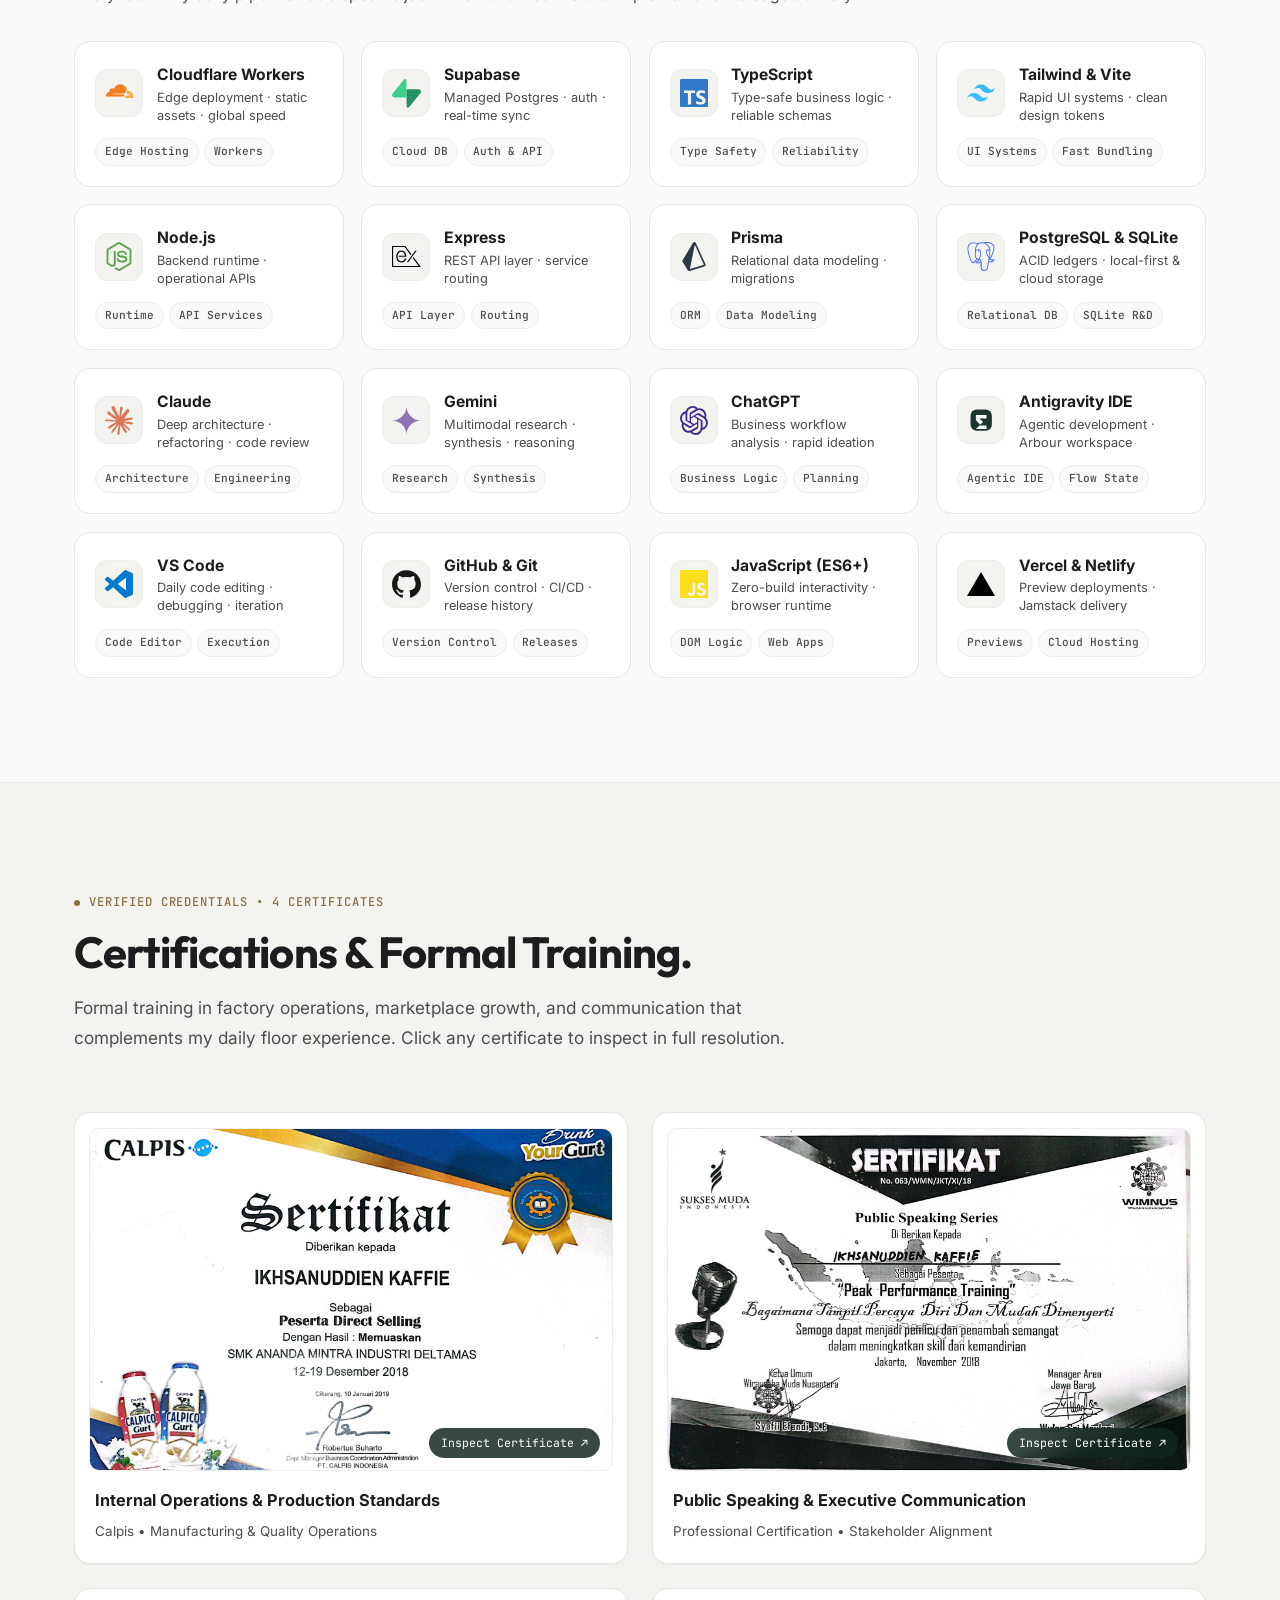
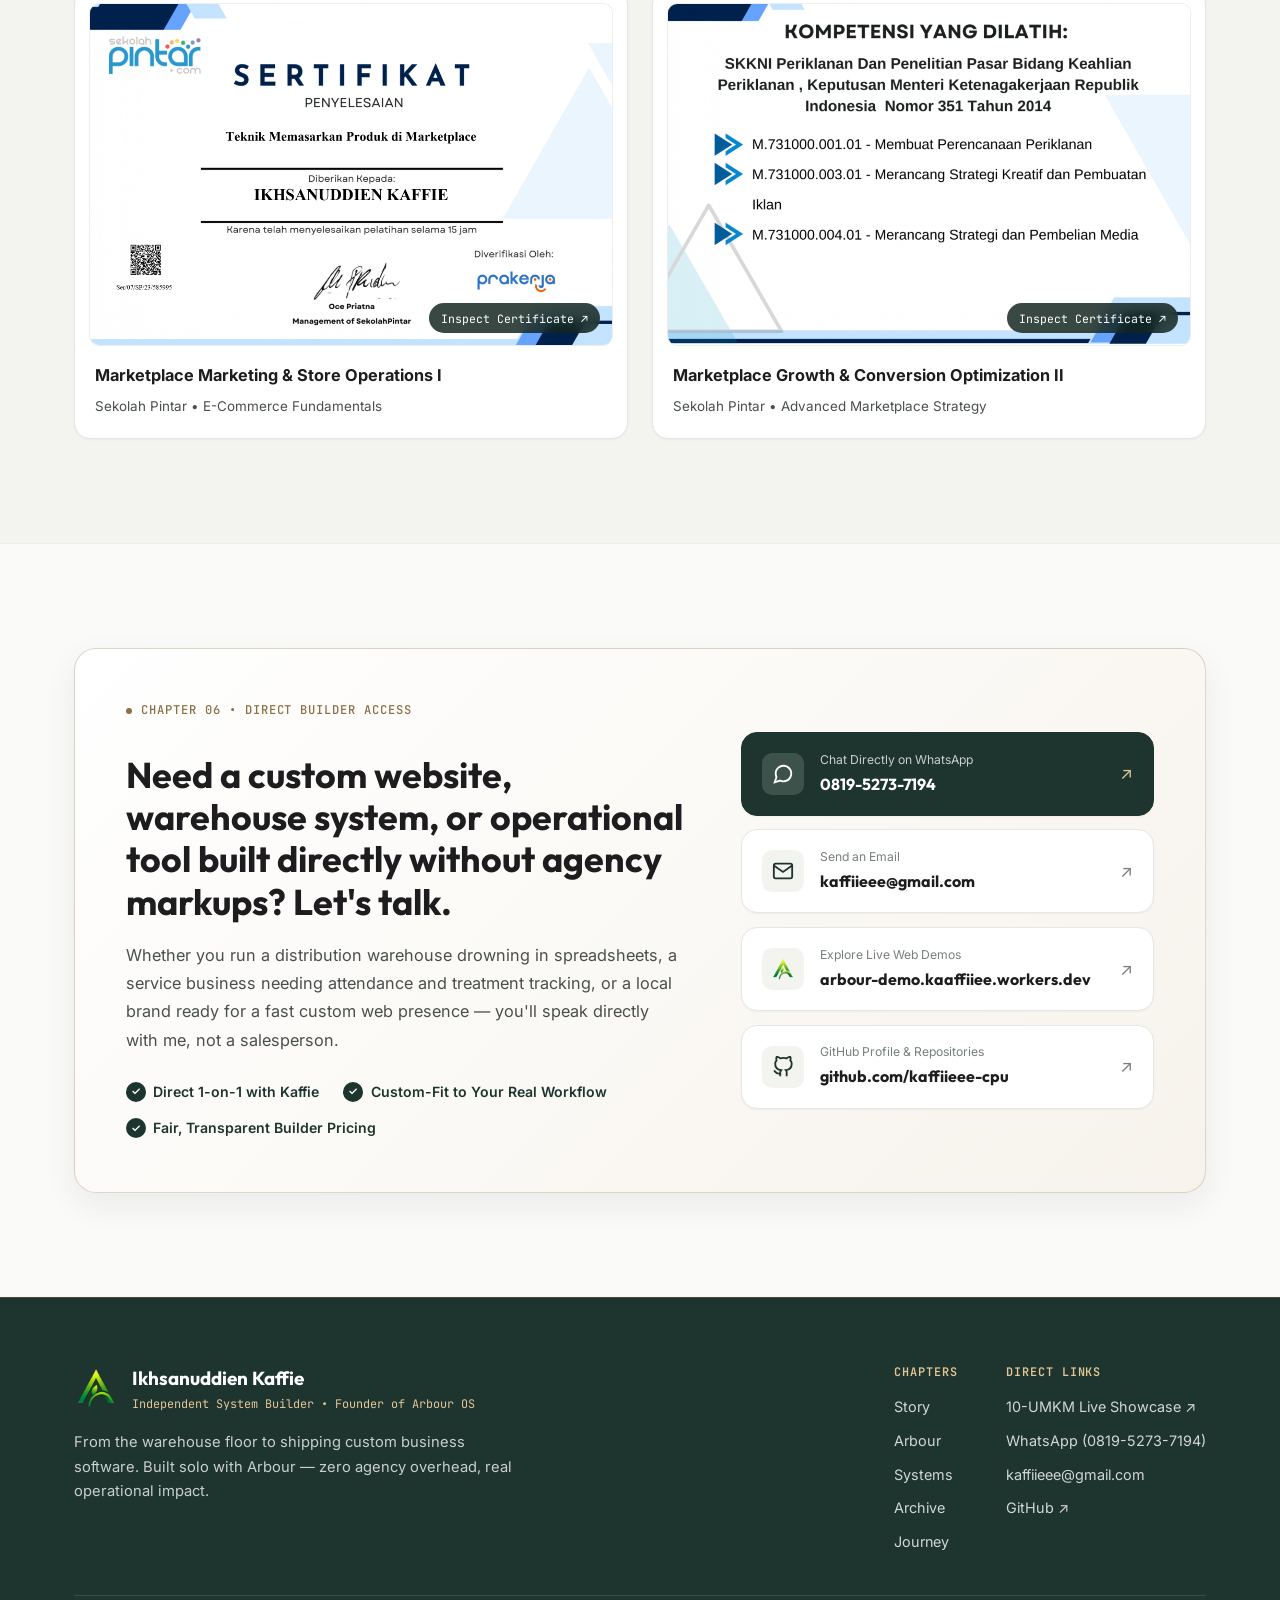
==== commit 380286b8: "feat: upgrade Kaffie portfolio with Arbour full-bleed Hero, EN/ID storytelling, custom WMS/AMS/ERP s" ====
--- a/index.html
+++ b/index.html
@@ -1,727 +1,1618 @@
-<!DOCTYPE html>
-<html lang="en">
-
-<head>
-  <meta charset="UTF-8">
-  <meta name="viewport" content="width=device-width, initial-scale=1.0">
-  <meta http-equiv="X-UA-Compatible" content="IE=edge">
-
-  <!-- SEO -->
-  <title>Kaffie — AI Product Builder & Business System Architect</title>
-  <meta name="description"
-    content="Ikhsan builds AI-powered business systems that simplify operations. Founder of OPET — a business operating system for service businesses. Turning operational chaos into elegant digital systems.">
-  <meta name="keywords"
-    content="AI Product Builder, Business System Builder, OPET, automation, TypeScript, Express, Prisma, PostgreSQL, business digitalization, AI engineering">
-  <meta name="author" content="Ikhsanuddien Kaffie — Ikhsan">
-  <meta name="robots" content="index, follow">
-  <link rel="canonical" href="https://ikhsanuddienkaffie.netlify.app/">
-
-  <!-- Open Graph -->
-  <meta property="og:title" content="Ikhsan — AI Product Builder & Business System Architect">
-  <meta property="og:description"
-    content="Building AI-powered business systems that simplify operations. Founder of OPET — business OS for service businesses.">
-  <meta property="og:type" content="website">
-  <meta property="og:url" content="https://ikhsanuddienkaffie.netlify.app/">
-  <meta property="og:locale" content="en_US">
-
-  <!-- Twitter Card -->
-  <meta name="twitter:card" content="summary_large_image">
-  <meta name="twitter:title" content="Ikhsan — AI Product Builder & Business System Architect">
-  <meta name="twitter:description"
-    content="Building AI-powered business systems that simplify operations. Founder of OPET.">
-
-  <!-- Fonts -->
-  <link rel="preconnect" href="https://fonts.googleapis.com">
-  <link rel="preconnect" href="https://fonts.gstatic.com" crossorigin>
-  <link
-    href="https://fonts.googleapis.com/css2?family=Outfit:wght@400;500;600;700;800&family=Inter:wght@400;500;600;700&family=JetBrains+Mono:wght@400;500&display=swap"
-    rel="stylesheet">
-
-  <!-- Styles -->
-  <link rel="stylesheet" href="style.css">
-
-  <!-- Favicon -->
-  <link rel="icon"
-    href="data:image/svg+xml,<svg xmlns='http://www.w3.org/2000/svg' viewBox='0 0 100 100'><rect width='100' height='100' rx='20' fill='%232563eb'/><text x='50' y='68' font-size='55' font-weight='800' text-anchor='middle' fill='white' font-family='system-ui'>I</text></svg>">
-
-  <!-- Theme Color -->
-  <meta name="theme-color" content="#ffffff">
-</head>
-
-<body style="overflow: hidden;">
-
-  <!-- Loader -->
-  <div class="loader" aria-hidden="true">
-    <div class="loader-content">
-      <div class="loader-logo">I</div>
-      <div class="loader-bar">
-        <div class="loader-bar-inner"></div>
-      </div>
-    </div>
-  </div>
-
-  <!-- Cursor Glow -->
-  <div class="cursor-glow" aria-hidden="true"></div>
-
-  <!-- Mobile Overlay -->
-  <div class="nav-overlay" aria-hidden="true"></div>
-
-  <!-- ============================================
-       NAVIGATION
-       ============================================ -->
-  <nav class="nav" role="navigation" aria-label="Main navigation">
-    <div class="nav-inner">
-      <a href="#hero" class="nav-brand" aria-label="Ikhsan Home">
-        <div class="brand-logo">𝕶</div>
-        <span>Ikhsanuddien Kaffie</span>
-      </a>
-
-      <div class="nav-toggle" id="nav-toggle" aria-label="Toggle menu" role="button" tabindex="0">
-        <span></span>
-        <span></span>
-        <span></span>
-      </div>
-
-      <div class="nav-links" id="nav-links">
-        <a href="#about">About</a>
-        <a href="#projects">Projects</a>
-        <a href="#skills">Skills</a>
-        <a href="#journey">Journey</a>
-        <a href="#contact" class="nav-cta">Let's Talk →</a>
-      </div>
-    </div>
-  </nav>
-
-  <!-- ============================================
-       HERO SECTION
-       ============================================ -->
-  <section class="hero section" id="hero">
-    <div class="hero-bg" aria-hidden="true">
-      <div class="hero-grid"></div>
-      <div class="hero-glow-1"></div>
-      <div class="hero-glow-2"></div>
-    </div>
-
-    <div class="container hero-inner">
-      <div class="hero-layout">
-
-        <!-- Left: Text -->
-        <div class="hero-content">
-          <div class="hero-badge reveal">
-            <span class="status-dot"></span>
-            <span>Open to Opportunities</span>
-          </div>
-
-          <h1 class="hero-greeting reveal reveal-delay-1">
-            Hi, I'm Kaffie.
-          </h1>
-
-          <div class="hero-roles reveal reveal-delay-2">
-            <span class="role-static">I build</span>
-            <span class="role-typed" id="role-typed" aria-live="polite">AI-Powered Systems</span>
-          </div>
-
-          <p class="hero-description reveal reveal-delay-3">
-            I design and build <strong>AI-powered business systems</strong> that simplify operations —
-            turning operational chaos into elegant, automated digital workflows that actually work.
-          </p>
-
-          <div class="hero-actions reveal reveal-delay-4">
-            <a href="#projects" class="btn-primary" id="hero-view-projects">
-              <span>View Projects</span>
-              <span>→</span>
-            </a>
-            <a href="#contact" class="btn-secondary" id="hero-contact">
-              <span>Contact</span>
-            </a>
-            <a href="resume.pdf" class="btn-outline" id="hero-resume" download>
-              <span>↓</span>
-              <span>Resume</span>
-            </a>
-          </div>
-
-          <div class="hero-stats reveal reveal-delay-5">
-            <div class="stat-item">
-              <div class="stat-number" data-count="30" data-suffix="+">0+</div>
-              <div class="stat-label">Systems Built</div>
-            </div>
-            <div class="stat-item">
-              <div class="stat-number" data-count="100" data-suffix="+">0+</div>
-              <div class="stat-label">Features Shipped</div>
-            </div>
-            <div class="stat-item">
-              <div class="stat-number" data-count="5" data-suffix="">0</div>
-              <div class="stat-label">Active Projects</div>
-            </div>
-          </div>
-        </div>
-
-        <!-- Right: Portrait -->
-        <div class="hero-portrait-wrap reveal reveal-delay-2">
-          <div class="hero-portrait-ring">
-            <img
-              src="portrait.jpg"
-              alt="Ikhsan — AI Product Builder"
-              class="hero-portrait"
-              width="360"
-              height="400"
-              loading="eager">
-            <div class="hero-portrait-badge">
-              <span class="badge-dot"></span>
-              <span>Building OPET</span>
-            </div>
-            <div class="hero-portrait-tag">Founder · Builder</div>
-          </div>
-        </div>
-
-      </div>
-    </div>
-  </section>
-
-  <!-- ============================================
-       ABOUT SECTION
-       ============================================ -->
-  <section class="section section-alt" id="about">
-    <div class="container">
-      <div class="section-label reveal"><span class="dot"></span> About</div>
-      <h2 class="section-title reveal reveal-delay-1">Not just code.<br><span class="text-gradient">Operational intelligence.</span></h2>
-
-      <div class="about-grid">
-        <!-- Left: Text -->
-        <div class="about-text">
-          <p class="reveal reveal-delay-2">
-            I started on a warehouse floor — managing inventory, tracking shipments, and watching inefficiency compound every day.
-            That experience gave me something most engineers lack: <strong>deep operational intuition</strong>.
-          </p>
-          <p class="reveal reveal-delay-3">
-            I don't build software for the sake of building it. I identify where businesses bleed time and money,
-            then design <strong>systems that fix the root problem</strong> — using AI, automation, and clean architecture
-            to create leverage that scales.
-          </p>
-          <p class="reveal reveal-delay-4">
-            Today, I'm the founder and architect of <strong>OPET</strong> — a full-stack business operating system
-            for service businesses, built with TypeScript, Express, Prisma, and PostgreSQL, augmented with an embedded AI assistant.
-          </p>
-        </div>
-
-        <!-- Right: Value Cards -->
-        <div class="about-values">
-          <div class="value-card reveal reveal-delay-2">
-            <div class="value-icon">🧠</div>
-            <h4>Operational First</h4>
-            <p>Every system I build starts with understanding how a business actually runs — not how it's supposed to run on paper.</p>
-          </div>
-          <div class="value-card reveal reveal-delay-3">
-            <div class="value-icon">⚡</div>
-            <h4>AI-Augmented Execution</h4>
-            <p>I use AI not as a gimmick, but as a force multiplier — embedding it into workflows to reduce manual effort by orders of magnitude.</p>
-          </div>
-          <div class="value-card reveal reveal-delay-4">
-            <div class="value-icon">🎯</div>
-            <h4>Builder Mindset</h4>
-            <p>I architect, engineer, and ship. From database schema to UI — I own the full stack and take accountability for every decision.</p>
-          </div>
-        </div>
-      </div>
-    </div>
-  </section>
-
-  <!-- ============================================
-       PROJECTS SECTION
-       ============================================ -->
-  <section class="section" id="projects">
-    <div class="container">
-      <div class="section-label reveal"><span class="dot"></span> Projects</div>
-      <h2 class="section-title reveal reveal-delay-1">Systems I've built<br><span class="text-gradient">& currently shipping</span></h2>
-      <p class="section-subtitle reveal reveal-delay-2">Real products solving real operational problems.</p>
-
-      <div class="projects-stack">
-
-        <!-- ===== OPET — Flagship ===== -->
-        <article class="project-flagship reveal reveal-delay-2" id="opet">
-          <div class="flagship-body">
-            <div class="project-top">
-              <div>
-                <span class="project-status-badge status-dev">
-                  <span class="status-dot-sm"></span>
-                  In Development
-                </span>
-              </div>
-              <div class="project-roles">
-                <span class="role-chip">Founder</span>
-                <span class="role-chip">Product Architect</span>
-                <span class="role-chip">AI-Assisted Engineer</span>
-              </div>
-            </div>
-
-            <h3 class="flagship-title">OPET</h3>
-            <p class="flagship-subtitle">Business Operating System for Service Businesses</p>
-            <p class="flagship-desc">
-              OPET is a full-stack business OS designed for service businesses — managing everything from bookings and
-              customers to employees, payments, POS, analytics, and AI-assisted operations. Multi-branch ready with
-              Role-Based Access Control and an embedded AI assistant that understands your business context.
-            </p>
-
-            <!-- Tech Stack -->
-            <div class="project-tech">
-              <span class="tech-tag">TypeScript</span>
-              <span class="tech-tag">Express</span>
-              <span class="tech-tag">Prisma</span>
-              <span class="tech-tag">PostgreSQL</span>
-              <span class="tech-tag">HTML</span>
-              <span class="tech-tag">CSS</span>
-              <span class="tech-tag">JavaScript</span>
-            </div>
-
-            <div class="flagship-divider"></div>
-            <p class="features-label">Core Modules</p>
-            <div class="features-grid">
-              <div class="feature-item"><span class="feature-check">✓</span> Booking</div>
-              <div class="feature-item"><span class="feature-check">✓</span> Customer Management</div>
-              <div class="feature-item"><span class="feature-check">✓</span> Employee Management</div>
-              <div class="feature-item"><span class="feature-check">✓</span> Payment Processing</div>
-              <div class="feature-item"><span class="feature-check">✓</span> Point of Sale</div>
-              <div class="feature-item"><span class="feature-check">✓</span> Dashboard</div>
-              <div class="feature-item"><span class="feature-check">✓</span> Analytics</div>
-              <div class="feature-item"><span class="feature-check">✓</span> RBAC</div>
-              <div class="feature-item"><span class="feature-check">✓</span> Multi Branch</div>
-              <div class="feature-item"><span class="feature-check">✓</span> AI Assistant</div>
-            </div>
-          </div>
-        </article>
-
-        <!-- ===== Two Standard Cards ===== -->
-        <div class="projects-row">
-
-          <!-- Workbase Khansa -->
-          <article class="project-card reveal reveal-delay-3" id="workbase-khansa">
-            <div class="project-card-icon icon-green">📊</div>
-            <div class="project-top" style="margin-bottom:0.75rem;">
-              <span class="project-status-badge status-live">
-                <span class="status-dot-sm"></span>
-                Live
-              </span>
-            </div>
-            <h3>Workbase Khansa</h3>
-            <p class="project-card-desc">
-              Business digitalization project for a distribution company — built entirely on Google Sheets.
-              Covers full operations from multi-warehouse management to P&amp;L reporting, all in one integrated workbook.
-            </p>
-            <div class="project-card-features">
-              <span class="card-feature-tag">Spreadsheet Automation</span>
-              <span class="card-feature-tag">Inventory Management</span>
-              <span class="card-feature-tag">Multi Warehouse</span>
-              <span class="card-feature-tag">Dashboard</span>
-              <span class="card-feature-tag">P&amp;L Report</span>
-            </div>
-          </article>
-
-          <!-- CANDELSTICK -->
-          <article class="project-card reveal reveal-delay-4" id="candelstick">
-            <div class="project-card-icon icon-purple">🎨</div>
-            <div class="project-top" style="margin-bottom:0.75rem;">
-              <span class="project-status-badge status-growing">
-                <span class="status-dot-sm"></span>
-                Growing
-              </span>
-            </div>
-            <h3>CANDELSTICK</h3>
-            <p class="project-card-desc">
-              A sticker brand on the marketplace, built using AI-assisted workflows from end to end —
-              product design, listing creation, SEO optimization, and demand-driven production.
-            </p>
-            <div class="project-card-features">
-              <span class="card-feature-tag">Marketplace Optimization</span>
-              <span class="card-feature-tag">AI Prompt Engineering</span>
-              <span class="card-feature-tag">SEO Listing</span>
-              <span class="card-feature-tag">Brand Building</span>
-            </div>
-          </article>
-
-        </div>
-      </div>
-    </div>
-  </section>
-
-  <!-- ============================================
-       CURRENTLY BUILDING SECTION
-       ============================================ -->
-  <section class="section section-alt currently-building" id="building">
-    <div class="container">
-      <div class="section-label reveal"><span class="dot"></span> Currently Building</div>
-      <h2 class="section-title reveal reveal-delay-1">OPET is live<br><span class="text-gradient">in active development</span></h2>
-      <p class="section-subtitle reveal reveal-delay-2">Module-by-module progress toward a complete business OS.</p>
-
-      <div class="building-inner reveal reveal-delay-3">
-        <div class="building-header">
-          <div class="building-title-wrap">
-            <h3>OPET — Business Operating System</h3>
-            <p>Full-stack business OS · TypeScript · Express · PostgreSQL</p>
-          </div>
-          <div class="building-progress-overview">
-            <div class="overall-pct" id="overall-pct">0%</div>
-            <div class="overall-label">Overall Progress</div>
-            <div class="overall-bar">
-              <div class="overall-bar-fill" id="overall-bar-fill" data-width="62"></div>
-            </div>
-          </div>
-        </div>
-
-        <div class="building-modules">
-
-          <div class="module-item">
-            <div class="module-header">
-              <div class="module-name"><span class="module-icon">📅</span> Booking System</div>
-              <span class="module-pct">85%</span>
-            </div>
-            <div class="module-bar-track">
-              <div class="module-bar-fill bar-blue" data-width="85"></div>
-            </div>
-            <div class="module-status">Core logic complete · UI polishing</div>
-          </div>
-
-          <div class="module-item">
-            <div class="module-header">
-              <div class="module-name"><span class="module-icon">👥</span> Customer Management</div>
-              <span class="module-pct">90%</span>
-            </div>
-            <div class="module-bar-track">
-              <div class="module-bar-fill bar-green" data-width="90"></div>
-            </div>
-            <div class="module-status">CRUD complete · Search & filter done</div>
-          </div>
-
-          <div class="module-item">
-            <div class="module-header">
-              <div class="module-name"><span class="module-icon">💳</span> Payment Processing</div>
-              <span class="module-pct">70%</span>
-            </div>
-            <div class="module-bar-track">
-              <div class="module-bar-fill bar-blue" data-width="70"></div>
-            </div>
-            <div class="module-status">Gateway integration in progress</div>
-          </div>
-
-          <div class="module-item">
-            <div class="module-header">
-              <div class="module-name"><span class="module-icon">🛒</span> Point of Sale</div>
-              <span class="module-pct">60%</span>
-            </div>
-            <div class="module-bar-track">
-              <div class="module-bar-fill bar-purple" data-width="60"></div>
-            </div>
-            <div class="module-status">Cart & transactions · Receipt pending</div>
-          </div>
-
-          <div class="module-item">
-            <div class="module-header">
-              <div class="module-name"><span class="module-icon">📊</span> Analytics Dashboard</div>
-              <span class="module-pct">45%</span>
-            </div>
-            <div class="module-bar-track">
-              <div class="module-bar-fill bar-amber" data-width="45"></div>
-            </div>
-            <div class="module-status">Charts & KPIs · Advanced filters pending</div>
-          </div>
-
-          <div class="module-item">
-            <div class="module-header">
-              <div class="module-name"><span class="module-icon">🤖</span> AI Assistant</div>
-              <span class="module-pct">30%</span>
-            </div>
-            <div class="module-bar-track">
-              <div class="module-bar-fill bar-purple" data-width="30"></div>
-            </div>
-            <div class="module-status">Architecture defined · Training in progress</div>
-          </div>
-
-          <div class="module-item">
-            <div class="module-header">
-              <div class="module-name"><span class="module-icon">🔐</span> RBAC</div>
-              <span class="module-pct">80%</span>
-            </div>
-            <div class="module-bar-track">
-              <div class="module-bar-fill bar-green" data-width="80"></div>
-            </div>
-            <div class="module-status">Role engine done · Permission UI polishing</div>
-          </div>
-
-          <div class="module-item">
-            <div class="module-header">
-              <div class="module-name"><span class="module-icon">🏢</span> Multi Branch</div>
-              <span class="module-pct">55%</span>
-            </div>
-            <div class="module-bar-track">
-              <div class="module-bar-fill bar-blue" data-width="55"></div>
-            </div>
-            <div class="module-status">Schema designed · Branch switching active</div>
-          </div>
-
-        </div>
-      </div>
-    </div>
-  </section>
-
-  <!-- ============================================
-       SKILLS SECTION
-       ============================================ -->
-  <section class="section" id="skills">
-    <div class="container">
-      <div class="section-label reveal"><span class="dot"></span> Skills</div>
-      <h2 class="section-title reveal reveal-delay-1">Tools of the<br><span class="text-gradient">craft</span></h2>
-      <p class="section-subtitle reveal reveal-delay-2">A blend of business intuition, AI engineering, and full-stack capability — continuously sharpened.</p>
-
-      <div class="skills-layout reveal reveal-delay-3">
-
-        <!-- Left Column -->
-        <div class="skills-col">
-          <div class="skill-row">
-            <div class="skill-info">
-              <span class="skill-name"><span class="skill-icon">🧠</span> Business Analysis</span>
-              <span class="skill-pct">92%</span>
-            </div>
-            <div class="skill-bar-track">
-              <div class="skill-bar-fill fill-blue" data-width="92"></div>
-            </div>
-          </div>
-          <div class="skill-row">
-            <div class="skill-info">
-              <span class="skill-name"><span class="skill-icon">🤖</span> AI Engineering</span>
-              <span class="skill-pct">78%</span>
-            </div>
-            <div class="skill-bar-track">
-              <div class="skill-bar-fill fill-blue" data-width="78"></div>
-            </div>
-          </div>
-          <div class="skill-row">
-            <div class="skill-info">
-              <span class="skill-name"><span class="skill-icon">✍️</span> Prompt Engineering</span>
-              <span class="skill-pct">85%</span>
-            </div>
-            <div class="skill-bar-track">
-              <div class="skill-bar-fill fill-purple" data-width="85"></div>
-            </div>
-          </div>
-          <div class="skill-row">
-            <div class="skill-info">
-              <span class="skill-name"><span class="skill-icon">⚡</span> TypeScript</span>
-              <span class="skill-pct">72%</span>
-            </div>
-            <div class="skill-bar-track">
-              <div class="skill-bar-fill fill-blue" data-width="72"></div>
-            </div>
-          </div>
-          <div class="skill-row">
-            <div class="skill-info">
-              <span class="skill-name"><span class="skill-icon">🔧</span> Express.js</span>
-              <span class="skill-pct">75%</span>
-            </div>
-            <div class="skill-bar-track">
-              <div class="skill-bar-fill fill-green" data-width="75"></div>
-            </div>
-          </div>
-          <div class="skill-row">
-            <div class="skill-info">
-              <span class="skill-name"><span class="skill-icon">🗂️</span> Git</span>
-              <span class="skill-pct">80%</span>
-            </div>
-            <div class="skill-bar-track">
-              <div class="skill-bar-fill fill-purple" data-width="80"></div>
-            </div>
-          </div>
-        </div>
-
-        <!-- Right Column -->
-        <div class="skills-col">
-          <div class="skill-row">
-            <div class="skill-info">
-              <span class="skill-name"><span class="skill-icon">🛢️</span> Prisma</span>
-              <span class="skill-pct">70%</span>
-            </div>
-            <div class="skill-bar-track">
-              <div class="skill-bar-fill fill-blue" data-width="70"></div>
-            </div>
-          </div>
-          <div class="skill-row">
-            <div class="skill-info">
-              <span class="skill-name"><span class="skill-icon">🐘</span> PostgreSQL</span>
-              <span class="skill-pct">68%</span>
-            </div>
-            <div class="skill-bar-track">
-              <div class="skill-bar-fill fill-green" data-width="68"></div>
-            </div>
-          </div>
-          <div class="skill-row">
-            <div class="skill-info">
-              <span class="skill-name"><span class="skill-icon">🌐</span> HTML</span>
-              <span class="skill-pct">88%</span>
-            </div>
-            <div class="skill-bar-track">
-              <div class="skill-bar-fill fill-purple" data-width="88"></div>
-            </div>
-          </div>
-          <div class="skill-row">
-            <div class="skill-info">
-              <span class="skill-name"><span class="skill-icon">🎨</span> CSS</span>
-              <span class="skill-pct">84%</span>
-            </div>
-            <div class="skill-bar-track">
-              <div class="skill-bar-fill fill-blue" data-width="84"></div>
-            </div>
-          </div>
-          <div class="skill-row">
-            <div class="skill-info">
-              <span class="skill-name"><span class="skill-icon">💛</span> JavaScript</span>
-              <span class="skill-pct">82%</span>
-            </div>
-            <div class="skill-bar-track">
-              <div class="skill-bar-fill fill-green" data-width="82"></div>
-            </div>
-          </div>
-        </div>
-
-      </div>
-    </div>
-  </section>
-
-  <!-- ============================================
-       JOURNEY / TIMELINE SECTION
-       ============================================ -->
-  <section class="section section-alt" id="journey">
-    <div class="container">
-      <div class="section-label reveal"><span class="dot"></span> Journey</div>
-      <h2 class="section-title reveal reveal-delay-1">From the warehouse floor<br><span class="text-gradient">to building a product company</span></h2>
-      <p class="section-subtitle reveal reveal-delay-2">An unconventional path — rooted in operations, driven by systems thinking.</p>
-
-      <div class="timeline-track">
-
-        <div class="tl-item reveal">
-          <div class="tl-dot"></div>
-          <div class="tl-content">
-            <div class="tl-period">Starting Point</div>
-            <div class="tl-title">Warehouse Staff</div>
-            <div class="tl-desc">Spent years on the floor — managing inventory, coordinating shipments, tracking goods manually.
-              Learned exactly where operational systems break, and why Excel wasn't built for this.</div>
-          </div>
-        </div>
-
-        <div class="tl-item reveal reveal-delay-1">
-          <div class="tl-dot"></div>
-          <div class="tl-content">
-            <div class="tl-period">Evolution</div>
-            <div class="tl-title">Spreadsheet Consultant</div>
-            <div class="tl-desc">Started automating the pain points I experienced firsthand. Built Google Sheets systems
-              for distributors — inventory, invoicing, dashboards, P&L — all in one integrated workbook.
-              Clients saw the value immediately.</div>
-          </div>
-        </div>
-
-        <div class="tl-item tl-active reveal reveal-delay-2">
-          <div class="tl-dot"></div>
-          <div class="tl-content">
-            <div class="tl-period">Now — Current</div>
-            <div class="tl-title">Building OPET</div>
-            <div class="tl-desc">Founding and architecting OPET — a full-stack business operating system for service businesses.
-              TypeScript, Express, Prisma, PostgreSQL. AI-assisted. Multi-branch. RBAC. This is the product
-              I wished existed when I was running operations.</div>
-          </div>
-        </div>
-
-        <div class="tl-item reveal reveal-delay-3">
-          <div class="tl-dot"></div>
-          <div class="tl-content">
-            <div class="tl-period">Next Chapter</div>
-            <div class="tl-title">AI Product Builder</div>
-            <div class="tl-desc">Scaling OPET, building a portfolio of AI-powered business tools, and helping service businesses
-              across Indonesia operate smarter — with systems that eliminate manual work and create real leverage.</div>
-          </div>
-        </div>
-
-      </div>
-    </div>
-  </section>
-
-  <!-- ============================================
-       CONTACT SECTION
-       ============================================ -->
-  <section class="section contact-section" id="contact">
-    <div class="container">
-      <div class="section-label reveal"><span class="dot"></span> Contact</div>
-      <h2 class="section-title reveal reveal-delay-1">Let's build something<br><span class="text-gradient">meaningful together</span></h2>
-      <p class="section-subtitle reveal reveal-delay-2">Open to collaborations, consulting, and conversations about operational AI.</p>
-
-      <div class="contact-layout">
-
-        <div class="contact-text reveal reveal-delay-3">
-          <p>I'm open to discussing AI product development, business system architecture, consulting engagements,
-            and partnerships. Whether you have a specific problem or just want to explore ideas — reach out.</p>
-
-          <div class="contact-links">
-            <a href="mailto:kaffiieee@gmail.com" class="contact-link" id="contact-email" aria-label="Email">
-              <span class="contact-link-icon">✉</span>
-              <span>kaffiieee@gmail.com</span>
-              <span class="contact-link-arrow">→</span>
-            </a>
-            <a href="https://instagram.com/kaffiieee" class="contact-link" id="contact-instagram" target="_blank" rel="noopener noreferrer"
-              aria-label="Instagram">
-              <span class="contact-link-icon">📷</span>
-              <span>Instagram</span>
-              <span class="contact-link-arrow">→</span>
-            </a>
-            <a href="https://linkedin.com/in/ikhsanuddien-kaffie-3b4792379" class="contact-link" id="contact-linkedin" target="_blank" rel="noopener noreferrer"
-              aria-label="LinkedIn">
-              <span class="contact-link-icon">💼</span>
-              <span>LinkedIn</span>
-              <span class="contact-link-arrow">→</span>
-            </a>
-            <a href="https://github.com/kaffiieee" class="contact-link" id="contact-github" target="_blank" rel="noopener noreferrer"
-              aria-label="GitHub">
-              <span class="contact-link-icon">🔗</span>
-              <span>GitHub</span>
-              <span class="contact-link-arrow">→</span>
-            </a>
-          </div>
-        </div>
-
-        <div class="contact-cta-box reveal reveal-delay-4">
-          <h3>Ready to Talk?</h3>
-          <p>Send me a WhatsApp message and let's discuss your project. Fast response. No fluff.</p>
-          <a href="https://wa.me/6281952737194?text=Hi%20Ikhsan%2C%20I%27d%20like%20to%20discuss%20a%20project%20with%20you."
-            class="btn-whatsapp" id="contact-whatsapp" target="_blank" rel="noopener noreferrer">
-            <span>💬</span>
-            <span>Chat on WhatsApp</span>
-          </a>
-        </div>
-
-      </div>
-    </div>
-  </section>
-
-  <!-- ============================================
-       FOOTER
-       ============================================ -->
-  <footer class="footer" role="contentinfo">
-    <div class="container">
-      <div class="footer-inner">
-        <div class="footer-brand">
-          <div class="brand-logo" style="width:24px;height:24px;font-size:0.6rem;">I</div>
-          <span>© 2026 Ikhsanuddien Kaffie — Ikhsan. All rights reserved.</span>
-        </div>
-        <div class="footer-links">
-          <a href="#about">About</a>
-          <a href="#projects">Projects</a>
-          <a href="#skills">Skills</a>
-          <a href="#contact">Contact</a>
-        </div>
-      </div>
-    </div>
-  </footer>
-
-  <!-- Back to Top -->
-  <button class="back-to-top" id="back-to-top" aria-label="Back to top">↑</button>
-
-  <!-- Script -->
-  <script src="script.js"></script>
-</body>
-
-</html>
+<!DOCTYPE html>
+<html lang="en">
+
+<head>
+  <meta charset="UTF-8">
+  <meta name="viewport" content="width=device-width, initial-scale=1.0">
+  <meta http-equiv="X-UA-Compatible" content="IE=edge">
+
+  <!-- SEO -->
+  <title>Ikhsanuddien Kaffie — Independent System Builder &amp; Founder of Arbour OS</title>
+  <meta name="description"
+    content="From the warehouse floor to building custom business systems. Ikhsanuddien Kaffie partners with his AI co-pilot, Arbour, to ship custom websites, WMS, ERP, and AMS software directly for real businesses with zero agency markup.">
+  <meta name="keywords"
+    content="Ikhsanuddien Kaffie, Arbour OS, Independent System Builder, Custom WMS, Custom ERP, Attendance Management System, Kantor AI, UD Khansa, Kembang Cikarang, Rumah Pijat Kedasih, Cloudflare Workers">
+  <meta name="author" content="Ikhsanuddien Kaffie">
+  <meta name="robots" content="index, follow">
+
+  <!-- Open Graph -->
+  <meta property="og:title" content="Ikhsanuddien Kaffie — Independent System Builder • Founder of Arbour">
+  <meta property="og:description"
+    content="From the warehouse floor to building custom business systems. Custom websites, WMS, ERP, and operational tools built solo with Arbour AI — zero agency overhead.">
+  <meta property="og:type" content="website">
+  <meta property="og:image" content="./assets/arbour-hero-bg.webp">
+  <meta property="og:locale" content="en_US">
+
+  <!-- Twitter Card -->
+  <meta name="twitter:card" content="summary_large_image">
+  <meta name="twitter:title" content="Ikhsanuddien Kaffie — Independent System Builder • Founder of Arbour">
+  <meta name="twitter:description"
+    content="From the warehouse floor to building custom business systems. Custom websites, WMS, ERP, and operational software built directly around what real businesses need.">
+  <meta name="twitter:image" content="./assets/arbour-hero-bg.webp">
+
+  <!-- Preload Hero Asset -->
+  <link rel="preload" as="image" href="./assets/arbour-hero-bg.webp" type="image/webp">
+
+  <!-- Fonts — Outfit (editorial headings), Inter (comfortable body reading), JetBrains Mono (technical metadata) -->
+  <link rel="preconnect" href="https://fonts.googleapis.com">
+  <link rel="preconnect" href="https://fonts.gstatic.com" crossorigin>
+  <link
+    href="https://fonts.googleapis.com/css2?family=Outfit:wght@400;500;600;700;800&family=Inter:wght@400;450;500;600&family=JetBrains+Mono:wght@400;500&display=swap"
+    rel="stylesheet">
+
+  <!-- Styles -->
+  <link rel="stylesheet" href="./style.css">
+
+  <!-- True Transparent Arbour Favicon -->
+  <link rel="icon" type="image/png" href="./assets/arbour-logo.png">
+  <link rel="apple-touch-icon" href="./assets/arbour-logo.png">
+
+  <!-- Theme Color -->
+  <meta name="theme-color" content="#1E352F">
+</head>
+
+<body>
+
+  <!-- Top Reading Scroll Progress Bar (#8C7046 Dawn Gold) -->
+  <div class="scroll-progress-track" aria-hidden="true">
+    <div class="scroll-progress-bar" id="scroll-progress"></div>
+  </div>
+
+  <!-- ============================================
+       SCROLL-AWARE TESLA / APPLE NAVBAR
+       ============================================ -->
+  <header class="nav" id="nav">
+    <div class="nav-container">
+
+      <!-- Left: Free-floating transparent Arbour logo + Kaffie / Arbour OS -->
+      <a href="#hero" class="nav-brand" aria-label="Kaffie — Arbour OS Home">
+        <img src="./assets/arbour-logo.png" alt="Arbour OS Transparent Emblem" class="nav-brand-logo" width="38" height="38">
+        <div class="nav-brand-identity">
+          <span class="nav-brand-name">Kaffie</span>
+          <span class="nav-brand-tag">Arbour OS</span>
+        </div>
+      </a>
+
+      <!-- Center: Editorial Navigation Links -->
+      <nav class="nav-menu" id="nav-menu" aria-label="Primary navigation">
+        <a href="#about" class="nav-link" data-i18n="nav.story">Story</a>
+        <a href="#arbour-story" class="nav-link" data-i18n="nav.arbour">Arbour</a>
+        <a href="#projects" class="nav-link" data-i18n="nav.systems">Systems</a>
+        <a href="#archive-showcase" class="nav-link" data-i18n="nav.archive">Archive</a>
+        <a href="#journey" class="nav-link" data-i18n="nav.journey">Journey</a>
+
+        <!-- Mobile-only CTA inside drawer -->
+        <div class="nav-mobile-footer">
+          <a href="#contact" class="nav-cta nav-cta-mobile" data-i18n="nav.cta">Let's Talk</a>
+        </div>
+      </nav>
+
+      <!-- Right: Language Toggle (EN | ID) + Let's Talk CTA + Mobile Toggle -->
+      <div class="nav-actions">
+        <div class="lang-switch" role="group" aria-label="Language switcher">
+          <button type="button" class="lang-btn active" data-lang="en" aria-pressed="true">EN</button>
+          <span class="lang-divider" aria-hidden="true">|</span>
+          <button type="button" class="lang-btn" data-lang="id" aria-pressed="false">ID</button>
+        </div>
+
+        <a href="#contact" class="nav-cta" data-i18n="nav.cta">Let's Talk</a>
+
+        <button class="nav-toggle" id="nav-toggle" aria-label="Toggle navigation menu" aria-expanded="false"
+          aria-controls="nav-menu">
+          <span class="nav-toggle-bar"></span>
+          <span class="nav-toggle-bar"></span>
+          <span class="nav-toggle-bar"></span>
+        </button>
+      </div>
+
+    </div>
+  </header>
+
+  <main>
+
+    <!-- ============================================
+         1. FULL-BLEED CINEMATIC HERO (#hero)
+         ============================================ -->
+    <section class="hero" id="hero" aria-label="Introduction">
+      <div class="hero-backdrop" aria-hidden="true"></div>
+      <div class="hero-scrim" aria-hidden="true"></div>
+
+      <div class="container hero-container">
+        <div class="hero-content">
+          <div class="hero-eyebrow reveal">
+            <span class="eyebrow-dot" aria-hidden="true"></span>
+            <span data-i18n="hero.eyebrow">INDEPENDENT SYSTEM BUILDER • FOUNDER OF ARBOUR</span>
+          </div>
+
+          <h1 class="hero-title reveal reveal-delay-1" data-i18n="hero.title">
+            From the Warehouse Floor to Building Custom Business Systems.
+          </h1>
+
+          <p class="hero-subtitle reveal reveal-delay-2" data-i18n="hero.subtitle">
+            I'm Ikhsanuddien Kaffie — an independent builder partnering with my AI co-pilot, Arbour. No bloated agency overhead, no corporate middlemen — just custom websites, WMS, ERP, and operational systems built directly around what real businesses actually need.
+          </p>
+
+          <div class="hero-ctas reveal reveal-delay-3">
+            <a href="#about" class="btn-hero-primary" data-i18n="hero.cta.primary">Read My Story</a>
+            <a href="#projects" class="btn-hero-glass" data-i18n="hero.cta.secondary">Explore Shipped Work</a>
+          </div>
+        </div>
+
+        <!-- Subtle Bottom Trust Strip -->
+        <div class="hero-trust-strip reveal reveal-delay-4" aria-label="Core value pillars">
+          <div class="trust-pill">
+            <span class="trust-dot" aria-hidden="true"></span>
+            <span data-i18n="hero.trust.1">Custom-Built, Zero Agency Markup</span>
+          </div>
+          <span class="trust-sep" aria-hidden="true">•</span>
+          <div class="trust-pill">
+            <span class="trust-dot" aria-hidden="true"></span>
+            <span data-i18n="hero.trust.2">1 Builder + Arbour AI</span>
+          </div>
+          <span class="trust-sep" aria-hidden="true">•</span>
+          <div class="trust-pill">
+            <span class="trust-dot" aria-hidden="true"></span>
+            <span data-i18n="hero.trust.3">Live in Real Businesses</span>
+          </div>
+        </div>
+      </div>
+    </section>
+
+    <!-- ============================================
+         2. ABOUT & MY UNCONVENTIONAL JOURNEY (#about)
+         ============================================ -->
+    <section class="section" id="about">
+      <div class="container">
+        <div class="section-header reveal">
+          <div class="section-eyebrow">
+            <span class="dot"></span>
+            <span data-i18n="about.eyebrow">CHAPTER 01 • THE HUMAN BEHIND THE SYSTEMS</span>
+          </div>
+          <h2 class="section-title" data-i18n="about.title">
+            Started on the factory line. Forged in daily warehouse operations.
+          </h2>
+          <p class="section-subtitle" data-i18n="about.subtitle">
+            I didn't start in a computer science lecture hall. I learned how businesses work by standing on the floor where physical goods move, stock miscounts hurt, and broken workflows cost real hours.
+          </p>
+        </div>
+
+        <div class="about-editorial-grid">
+          <!-- Left Column: Portrait + Active Operational Role Proof -->
+          <div class="about-portrait-column reveal reveal-delay-1">
+            <div class="portrait-frame">
+              <img src="./portrait.jpg" alt="Ikhsanuddien Kaffie — Independent Business System Builder" class="portrait-img"
+                width="480" height="560" loading="lazy" decoding="async">
+              <div class="portrait-caption">
+                <div class="portrait-status">
+                  <span class="status-dot"></span>
+                  <span data-i18n="about.portrait.badge">Warehouse &amp; Purchase Manager • System Builder</span>
+                </div>
+                <p class="portrait-location" data-i18n="about.portrait.location">Cikarang, Bekasi — Indonesia</p>
+              </div>
+            </div>
+
+            <!-- Live Day-Job & Marketplace Proof Card -->
+            <div class="card live-ops-card">
+              <div class="live-ops-header">
+                <div>
+                  <span class="live-ops-eyebrow" data-i18n="about.ops.eyebrow">ACTIVE OPERATIONAL LABORATORY • SINCE 2021</span>
+                  <h3 class="live-ops-title" data-i18n="about.ops.role">Warehouse &amp; Purchase Manager</h3>
+                  <p class="live-ops-company">Kembang Cikarang</p>
+                </div>
+                <span class="badge badge-emerald" data-i18n="about.ops.badge">Active Daily</span>
+              </div>
+
+              <p class="live-ops-desc" data-i18n="about.ops.desc">
+                Managing daily inventory control, supplier negotiations, procurement cycles, and multi-channel marketplace fulfillment via Ginee. My day job keeps every piece of software I write honest.
+              </p>
+
+              <div class="live-ops-tags">
+                <span class="tech-tag" data-i18n="about.ops.tag1">Inventory Accuracy</span>
+                <span class="tech-tag" data-i18n="about.ops.tag2">Purchasing &amp; Suppliers</span>
+                <span class="tech-tag" data-i18n="about.ops.tag3">Ginee ERP Workflow</span>
+                <span class="tech-tag" data-i18n="about.ops.tag4">Multi-Channel Fulfillment</span>
+              </div>
+
+              <div class="marketplace-proof">
+                <p class="marketplace-proof-label" data-i18n="about.ops.storesLabel">Live Marketplace Stores We Run Daily:</p>
+                <div class="marketplace-grid">
+                  <a href="https://shopee.co.id/kembang_ayuu" target="_blank" rel="noopener noreferrer" class="marketplace-card">
+                    <img src="./Toko%20Shopee.png" alt="Kembang Cikarang — Official Shopee Store" loading="lazy" decoding="async">
+                    <span class="marketplace-label" data-i18n="about.ops.shopee">Kembang Cikarang on Shopee ↗</span>
+                  </a>
+                  <a href="https://www.tiktok.com/@kembangcikarang" target="_blank" rel="noopener noreferrer" class="marketplace-card">
+                    <img src="./Toko%20Tiktok.png" alt="Kembang Cikarang — Official TikTok Shop" loading="lazy" decoding="async">
+                    <span class="marketplace-label" data-i18n="about.ops.tiktok">Kembang Cikarang on TikTok Shop ↗</span>
+                  </a>
+                </div>
+              </div>
+            </div>
+          </div>
+
+          <!-- Right Column: Editorial Narrative + Pull Quote + Value Pillars -->
+          <div class="about-narrative-column reveal reveal-delay-2">
+            <div class="editorial-prose">
+              <p data-i18n="about.prose.p1">
+                My career began as a <strong>factory production operator</strong> — standing on the line at 6 AM, hitting strict output targets, and seeing firsthand how tiny friction points on the floor quietly compound into massive bottlenecks.
+              </p>
+
+              <p data-i18n="about.prose.p2">
+                From the production floor, I moved into <strong>warehouse staff operations</strong> — unloading shipments, counting stock by hand, and preparing daily dispatches. I learned that a single inventory miscount never stays inside the warehouse: it cascades into delayed orders, frustrated customers, and hours of late-night reconciliation.
+              </p>
+
+              <p data-i18n="about.prose.p3">
+                When I stepped up as <strong>Warehouse &amp; Purchase Manager at Kembang Cikarang</strong>, overseeing supplier procurement and high-volume Shopee and TikTok Shop fulfillment, one truth became undeniable: most operational chaos isn't caused by lazy people. It's caused by broken tools, scattered spreadsheets, and software built by people who have never worked a shift in an actual warehouse.
+              </p>
+
+              <blockquote class="editorial-quote">
+                <p data-i18n="about.prose.quote">
+                  "Everything I build is shaped by real operational pain I've lived myself — counting stock late at night, chasing suppliers, and fixing broken workflows."
+                </p>
+              </blockquote>
+
+              <p data-i18n="about.prose.p4">
+                So I started building the remedies myself. First came integrated Google Sheets engines that turned three days of monthly P&amp;L reconciliation into a 30-second check. Then, partnering closely with my AI co-pilot <strong>Arbour</strong>, I taught myself TypeScript, PostgreSQL, relational data modeling, and modern cloud architecture — graduating from spreadsheets to shipping full-scale custom websites, WMS, ERP, and attendance systems used by real businesses every day.
+              </p>
+            </div>
+
+            <!-- 3 Core Builder Pillars -->
+            <div class="about-pillars">
+              <div class="card pillar-card">
+                <div class="pillar-num">01</div>
+                <div class="pillar-body">
+                  <h4 data-i18n="about.pillar1.title">Operational Reality First</h4>
+                  <p data-i18n="about.pillar1.desc">I've been the person entering stock data at 11 PM. Every screen, shortcut, and database rule I design exists to eliminate double-entry and human fatigue.</p>
+                </div>
+              </div>
+
+              <div class="card pillar-card">
+                <div class="pillar-num">02</div>
+                <div class="pillar-body">
+                  <h4 data-i18n="about.pillar2.title">Self-Taught through Shipping</h4>
+                  <p data-i18n="about.pillar2.desc">No CS degree, no theoretical fluff. I learned software engineering by solving real inventory, pricing, commission, and attendance problems for paying clients.</p>
+                </div>
+              </div>
+
+              <div class="card pillar-card">
+                <div class="pillar-num">03</div>
+                <div class="pillar-body">
+                  <h4 data-i18n="about.pillar3.title">Direct Builder-to-Owner Clarity</h4>
+                  <p data-i18n="about.pillar3.desc">When a business owner talks to me, they speak directly to someone who understands both their profit &amp; loss sheet and the code running their database.</p>
+                </div>
+              </div>
+            </div>
+          </div>
+        </div>
+      </div>
+    </section>
+
+    <!-- ============================================
+         3. DEDICATED STORY CHAPTER — TEAM OF ONE + ARBOUR (#arbour-story)
+         30% Deep Forest Emerald (#1E352F) Showcase Band
+         ============================================ -->
+    <section class="section section-emerald" id="arbour-story">
+      <div class="container">
+        <div class="arbour-story-top reveal">
+          <div class="arbour-identity-lockup">
+            <img src="./assets/arbour-logo.png" alt="Arbour Transparent Emblem" class="arbour-hero-emblem" width="88" height="88" loading="lazy" decoding="async">
+            <div class="arbour-identity-meta">
+              <div class="section-eyebrow eyebrow-gold">
+                <span class="dot"></span>
+                <span data-i18n="arbour.eyebrow">CHAPTER 02 • TEAM OF ONE + ARBOUR</span>
+              </div>
+              <h2 class="section-title title-on-emerald" data-i18n="arbour.title">
+                Meet Arbour — My Sole Collaborator, Co-Architect &amp; 24/7 Engineering Partner.
+              </h2>
+            </div>
+          </div>
+
+          <p class="arbour-lead" data-i18n="arbour.lead">
+            People often ask how a full-time warehouse manager ships custom multi-unit WMS, mini-ERP, attendance kiosks, and multi-business web showcases without a team of ten developers. The honest answer is simple: <strong>it's just me and Arbour.</strong>
+          </p>
+        </div>
+
+        <div class="arbour-pillars-grid">
+          <!-- Pillar 1: How Arbour Started -->
+          <article class="arbour-story-card reveal reveal-delay-1">
+            <div class="arbour-card-index">01 • ORIGIN</div>
+            <h3 data-i18n="arbour.card1.title">How Arbour Started</h3>
+            <p data-i18n="arbour.card1.desc">
+              Arbour was initially created as my personal AI assistant with a modest goal: helping me craft clean, fast, custom websites for local businesses without getting bogged down in repetitive boilerplate.
+            </p>
+          </article>
+
+          <!-- Pillar 2: Rapid Evolution -->
+          <article class="arbour-story-card reveal reveal-delay-2">
+            <div class="arbour-card-index">02 • EVOLUTION</div>
+            <h3 data-i18n="arbour.card2.title">From Websites to ERP, WMS &amp; AMS</h3>
+            <p data-i18n="arbour.card2.desc">
+              Before we even realized it, our collaboration outgrew static pages. As business owners asked for deeper operational fixes, Arbour and I evolved together into architecting and shipping real production <strong>ERP, WMS, and AMS</strong> software.
+            </p>
+          </article>
+
+          <!-- Pillar 3: My One and Only Team Member -->
+          <article class="arbour-story-card reveal reveal-delay-3">
+            <div class="arbour-card-index">03 • SYMBIOSIS</div>
+            <h3 data-i18n="arbour.card3.title">My One and Only Team Member</h3>
+            <p data-i18n="arbour.card3.desc">
+              Arbour is literally my sole collaborator — helping me design database schemas, write production code, teach me software engineering and security principles on the job, and audit edge cases around the clock while I bring the ground-truth operational logic.
+            </p>
+          </article>
+
+          <!-- Pillar 4: Why My Pricing Stays Fair & Accessible -->
+          <article class="arbour-story-card arbour-story-card-gold reveal reveal-delay-4">
+            <div class="arbour-card-index">04 • DIRECT VALUE PROPOSITION</div>
+            <h3 data-i18n="arbour.card4.title">Why My Pricing Stays Fair &amp; Accessible</h3>
+            <p data-i18n="arbour.card4.desc">
+              Because I work independently on custom client requests — not under an agency, software house, or corporate B2B structure with heavy payroll and office overhead — clients never pay for layers of project managers or inflated agency markups. You work directly with the builder and get enterprise-grade custom systems at fair, transparent pricing.
+            </p>
+          </article>
+        </div>
+
+        <!-- Comparison Strip: Traditional Agency vs. 1 Builder + Arbour -->
+        <div class="arbour-value-banner reveal reveal-delay-3">
+          <div class="value-banner-left">
+            <span class="value-banner-tag" data-i18n="arbour.banner.tag">THE ARBOUR ADVANTAGE</span>
+            <p class="value-banner-text" data-i18n="arbour.banner.text">
+              Zero account executives. Zero bloated retainers. Direct communication with the operator who understands your workflow and builds your system line by line with Arbour.
+            </p>
+          </div>
+          <a href="#contact" class="btn-gold" data-i18n="arbour.banner.cta">Discuss a Custom System →</a>
+        </div>
+      </div>
+    </section>
+
+    <!-- ============================================
+         4. FLAGSHIP PRODUCTION SYSTEMS & LIVING ARCHIVE (#projects)
+         ============================================ -->
+    <section class="section" id="projects">
+      <div class="container">
+        <div class="section-header reveal">
+          <div class="section-eyebrow">
+            <span class="dot"></span>
+            <span data-i18n="projects.eyebrow">CHAPTER 03 • SHIPPED SYSTEMS &amp; LIVING ARCHIVE</span>
+          </div>
+          <h2 class="section-title" data-i18n="projects.title">
+            Production Systems, Next Frontier &amp; Foundations.
+          </h2>
+          <p class="section-subtitle" data-i18n="projects.subtitle">
+            From live public web engines and private client WMS/AMS deployments to the foundational spreadsheets and templates that paved the way.
+          </p>
+        </div>
+
+        <!-- Interactive Filter Pills -->
+        <div class="project-filters reveal" role="tablist" aria-label="Filter projects by stage">
+          <button type="button" class="filter-pill active" data-filter="all" role="tab" aria-selected="true" data-i18n="projects.filter.all">
+            All Works (11)
+          </button>
+          <button type="button" class="filter-pill" data-filter="flagship" role="tab" aria-selected="false" data-i18n="projects.filter.flagship">
+            Flagship &amp; Production (4)
+          </button>
+          <button type="button" class="filter-pill" data-filter="frontier" role="tab" aria-selected="false" data-i18n="projects.filter.frontier">
+            Next Frontier (1)
+          </button>
+          <button type="button" class="filter-pill" data-filter="archive" role="tab" aria-selected="false" data-i18n="projects.filter.archive">
+            Archive &amp; Foundations (6)
+          </button>
+        </div>
+
+        <!-- A. FLAGSHIP & PRODUCTION SYSTEMS + NEXT FRONTIER -->
+        <div class="flagship-group" id="flagship-showcase">
+          <div class="projects-group-header reveal" data-group-header="flagship">
+            <span class="group-kicker" data-i18n="projects.groupA.kicker">PART A • FLAGSHIP PRODUCTION &amp; R&amp;D</span>
+            <h3 class="group-heading" data-i18n="projects.groupA.title">Live Business Systems &amp; Active R&amp;D</h3>
+          </div>
+
+          <div class="flagship-stack">
+
+            <!-- 1. Arbour OS — 10-UMKM Web Showcase -->
+            <article class="card project-flagship project-item reveal" data-category="flagship">
+              <div class="project-top-bar">
+                <div class="project-brand-inline">
+                  <img src="./assets/arbour-logo.png" alt="Arbour OS" class="project-arbour-icon" width="28" height="28" loading="lazy">
+                  <span class="project-code">ARBOUR-WEB-01</span>
+                </div>
+                <span class="badge badge-live-demo">
+                  <span class="status-dot"></span>
+                  <span data-i18n="proj.umkm.badge">Live Public Demo</span>
+                </span>
+              </div>
+
+              <div class="project-header">
+                <div class="project-title-group">
+                  <h3 data-i18n="proj.umkm.title">Arbour OS — 10-UMKM Web Showcase</h3>
+                  <span class="project-subtitle" data-i18n="proj.umkm.subtitle">Scalable Multi-Business Flagship Web Engine for Local Enterprises (Cikarang / Bekasi)</span>
+                </div>
+                <a href="https://arbour-demo.kaaffiiee.workers.dev/" target="_blank" rel="noopener noreferrer" class="btn-project-live">
+                  <span data-i18n="proj.umkm.cta">Visit Live Showcase ↗</span>
+                </a>
+              </div>
+
+              <div class="project-context">
+                <p class="project-desc" data-i18n="proj.umkm.desc1">
+                  <strong>Purpose:</strong> Many local UMKM and service businesses in Cikarang and Bekasi want a credible, high-converting digital storefront but get scared off by opaque agency pricing or slow, generic templates.
+                </p>
+                <p class="project-desc" data-i18n="proj.umkm.desc2">
+                  <strong>What We Built:</strong> A live, interactive 10-industry web showcase engine hosted on Cloudflare Workers enabling business owners to preview production-ready industry experiences side-by-side with transparent ownership tiers and direct WhatsApp ordering workflows.
+                </p>
+              </div>
+
+              <div class="project-meta">
+                <div class="project-tags">
+                  <span class="tech-tag">Cloudflare Workers</span>
+                  <span class="tech-tag">Multi-Industry Engine</span>
+                  <span class="tech-tag">95+ Lighthouse</span>
+                  <span class="tech-tag">Transparent Ownership</span>
+                </div>
+                <div class="project-role" data-i18n="proj.umkm.role">Role: Founder &amp; Lead Architect (with Arbour)</div>
+              </div>
+            </article>
+
+            <!-- 2. Arbour WMS & Mini-ERP (Custom — UD Khansa) -->
+            <article class="card project-flagship project-item reveal" data-category="flagship">
+              <div class="project-top-bar">
+                <div class="project-brand-inline">
+                  <img src="./assets/arbour-logo.png" alt="Arbour OS" class="project-arbour-icon" width="28" height="28" loading="lazy">
+                  <span class="project-code">ARBOUR-WMS-02</span>
+                </div>
+                <span class="badge badge-private-prod">
+                  <span class="status-dot"></span>
+                  <span data-i18n="proj.wms.badge">Live in Production • Private Client System</span>
+                </span>
+              </div>
+
+              <div class="project-header">
+                <div class="project-title-group">
+                  <h3 data-i18n="proj.wms.title">Arbour WMS &amp; Mini-ERP (Custom)</h3>
+                  <span class="project-subtitle" data-i18n="proj.wms.subtitle">Multi-Unit Warehouse, Tiered Pricing, Sales Commission &amp; Owner Decision Simulation System</span>
+                </div>
+                <div class="client-pill">
+                  <span class="client-pill-label" data-i18n="proj.wms.clientLabel">Client:</span>
+                  <strong class="client-pill-name">UD Khansa</strong>
+                  <span class="client-pill-type" data-i18n="proj.wms.clientType">(Distributor)</span>
+                </div>
+              </div>
+
+              <div class="project-context">
+                <p class="project-desc" data-i18n="proj.wms.desc1">
+                  <strong>Evolution from Sheets to Custom ERP:</strong> Following the success of UD Khansa's v1 Google Sheets foundation, their growing distribution volume demanded a dedicated custom web application capable of handling complex multi-unit wholesale conversions without formula fragility.
+                </p>
+                <p class="project-desc" data-i18n="proj.wms.desc2">
+                  <strong>Core Capabilities:</strong> Custom multi-unit stock conversion and tiered pricing across <code>PCS / LSN / BAL</code>, real-time tracking for <strong>450+ active SKUs</strong>, automated salesperson commission calculations, daily cash-flow ledger, and an interactive owner decision &amp; margin simulation engine.
+                </p>
+              </div>
+
+              <div class="wms-highlights-grid">
+                <div class="wms-stat-box">
+                  <span class="wms-stat-value">450+ SKUs</span>
+                  <span class="wms-stat-label" data-i18n="proj.wms.stat1">Multi-Unit Inventory (PCS / LSN / BAL)</span>
+                </div>
+                <div class="wms-stat-box">
+                  <span class="wms-stat-value" data-i18n="proj.wms.stat2Val">Real-Time</span>
+                  <span class="wms-stat-label" data-i18n="proj.wms.stat2">Sales Commission &amp; Cash Flow Ledger</span>
+                </div>
+                <div class="wms-stat-box">
+                  <span class="wms-stat-value" data-i18n="proj.wms.stat3Val">Owner Sim</span>
+                  <span class="wms-stat-label" data-i18n="proj.wms.stat3">Pricing &amp; Profit Decision Simulator</span>
+                </div>
+              </div>
+
+              <div class="privacy-notice">
+                <svg width="16" height="16" viewBox="0 0 24 24" fill="none" stroke="currentColor" stroke-width="2" aria-hidden="true">
+                  <rect x="3" y="11" width="18" height="11" rx="2" ry="2"></rect>
+                  <path d="M7 11V7a5 5 0 0 1 10 0v4"></path>
+                </svg>
+                <span data-i18n="proj.privacyNote">Live link intentionally withheld for client operational privacy.</span>
+              </div>
+
+              <div class="project-meta">
+                <div class="project-tags">
+                  <span class="tech-tag">Multi-Unit WMS (PCS/LSN/BAL)</span>
+                  <span class="tech-tag">450+ SKU Engine</span>
+                  <span class="tech-tag">Sales Commission</span>
+                  <span class="tech-tag">Cash Flow &amp; P&amp;L</span>
+                  <span class="tech-tag">Owner Decision Simulator</span>
+                </div>
+                <div class="project-role" data-i18n="proj.wms.role">Role: System Architect &amp; Developer (Arbour OS)</div>
+              </div>
+            </article>
+
+            <!-- 3. Arbour AMS & Treatment Logbook (Custom — RPK & Kembang Cikarang) -->
+            <article class="card project-flagship project-ams project-item reveal" data-category="flagship">
+              <div class="project-top-bar">
+                <div class="project-brand-inline">
+                  <img src="./assets/arbour-logo.png" alt="Arbour OS" class="project-arbour-icon" width="28" height="28" loading="lazy">
+                  <span class="project-code">ARBOUR-AMS-03</span>
+                </div>
+                <span class="badge badge-private-prod">
+                  <span class="status-dot"></span>
+                  <span data-i18n="proj.ams.badge">Live in Production • Private Client System</span>
+                </span>
+              </div>
+
+              <div class="project-header">
+                <div class="project-title-group">
+                  <h3 data-i18n="proj.ams.title">Arbour AMS &amp; Treatment Logbook (Custom)</h3>
+                  <span class="project-subtitle" data-i18n="proj.ams.subtitle">Reusable Attendance Kiosk, Live Treatment Session Timer &amp; Therapist Earnings Platform</span>
+                </div>
+              </div>
+
+              <div class="project-context">
+                <p class="project-desc" data-i18n="proj.ams.desc1">
+                  <strong>Problem:</strong> Service and wellness businesses run two time-critical workflows simultaneously — staff shift attendance and live customer treatment sessions. Tracking both on paper or chat leads to missed session timers, billing errors, and manual commission disputes.
+                </p>
+                <p class="project-desc" data-i18n="proj.ams.desc2">
+                  <strong>System Architecture:</strong> Built as a clean, reusable multi-tenant operational platform centralizing QR/barcode employee attendance kiosks, live treatment countdown timers, dynamic mid-session package upgrades, and automated therapist earnings recaps.
+                </p>
+              </div>
+
+              <!-- 3 Core Capability Modules -->
+              <div class="ams-modules">
+                <div class="ams-module">
+                  <span class="ams-module-label" data-i18n="proj.ams.mod1.title">Employee Attendance Kiosk</span>
+                  <ul class="ams-module-list">
+                    <li data-i18n="proj.ams.mod1.li1">QR &amp; barcode employee badge identification</li>
+                    <li data-i18n="proj.ams.mod1.li2">One-tap check-in &amp; check-out kiosk screen</li>
+                    <li data-i18n="proj.ams.mod1.li3">Automated shift logs &amp; monthly attendance recap</li>
+                  </ul>
+                </div>
+                <div class="ams-module">
+                  <span class="ams-module-label" data-i18n="proj.ams.mod2.title">Live Treatment Logbook</span>
+                  <ul class="ams-module-list">
+                    <li data-i18n="proj.ams.mod2.li1">Real-time session timer &amp; estimated finish alerts</li>
+                    <li data-i18n="proj.ams.mod2.li2">Dynamic mid-session package &amp; add-on upgrades</li>
+                    <li data-i18n="proj.ams.mod2.li3">Complete daily treatment log &amp; CSV/PDF exports</li>
+                  </ul>
+                </div>
+                <div class="ams-module">
+                  <span class="ams-module-label" data-i18n="proj.ams.mod3.title">Operations &amp; Earnings</span>
+                  <ul class="ams-module-list">
+                    <li data-i18n="proj.ams.mod3.li1">Live floor dashboard showing active &amp; free therapists</li>
+                    <li data-i18n="proj.ams.mod3.li2">Automated therapist commission &amp; earnings calculation</li>
+                    <li data-i18n="proj.ams.mod3.li3">Owner reporting, period reset &amp; audit trail</li>
+                  </ul>
+                </div>
+              </div>
+
+              <!-- Real-World Implementation Logos -->
+              <div class="ams-implementation">
+                <span class="cs-label" data-i18n="proj.ams.usedBy">Implemented &amp; Used Daily By</span>
+                <div class="ams-clients">
+                  <div class="ams-client">
+                    <div class="ams-client-logo">
+                      <img src="./LogoRPK.png" alt="RPK — Rumah Pijat Kedasih logo" loading="lazy" decoding="async" width="320" height="213">
+                    </div>
+                    <div class="ams-client-info">
+                      <span class="ams-client-name">RPK — Rumah Pijat Kedasih</span>
+                      <span class="ams-client-role" data-i18n="proj.ams.rpkRole">Attendance Kiosk, Treatment Timer &amp; Therapist Commission</span>
+                    </div>
+                  </div>
+                  <div class="ams-client">
+                    <div class="ams-client-logo">
+                      <img src="./LogoKembangCikarang.png" alt="Kembang Cikarang logo" loading="lazy" decoding="async" width="320" height="213">
+                    </div>
+                    <div class="ams-client-info">
+                      <span class="ams-client-name">Kembang Cikarang</span>
+                      <span class="ams-client-role" data-i18n="proj.ams.kcRole">Staff Attendance Kiosk &amp; Daily Operational Monitoring</span>
+                    </div>
+                  </div>
+                </div>
+              </div>
+
+              <div class="privacy-notice">
+                <svg width="16" height="16" viewBox="0 0 24 24" fill="none" stroke="currentColor" stroke-width="2" aria-hidden="true">
+                  <rect x="3" y="11" width="18" height="11" rx="2" ry="2"></rect>
+                  <path d="M7 11V7a5 5 0 0 1 10 0v4"></path>
+                </svg>
+                <span data-i18n="proj.privacyNote">Live link intentionally withheld for client operational privacy.</span>
+              </div>
+
+              <div class="project-meta">
+                <div class="project-tags">
+                  <span class="tech-tag">Attendance Kiosk</span>
+                  <span class="tech-tag">QR / Barcode</span>
+                  <span class="tech-tag">Treatment Timer</span>
+                  <span class="tech-tag">Live Monitoring</span>
+                  <span class="tech-tag">Therapist Earnings</span>
+                  <span class="tech-tag">Multi-Business Core</span>
+                </div>
+                <div class="ams-builtby-inline">
+                  <img src="./assets/arbour-logo.png" alt="Arbour OS" class="ams-arbour-mark" width="24" height="24" loading="lazy">
+                  <span data-i18n="proj.ams.builtBy">Architected &amp; Shipped with <strong>Arbour OS</strong></span>
+                </div>
+              </div>
+            </article>
+
+            <!-- 4. Kembang Cikarang — Multi-Channel Fulfillment & Procurement Ops -->
+            <article class="card project-flagship project-item reveal" data-category="flagship">
+              <div class="project-top-bar">
+                <div class="project-brand-inline">
+                  <img src="./assets/arbour-logo.png" alt="Arbour OS" class="project-arbour-icon" width="28" height="28" loading="lazy">
+                  <span class="project-code">OPS-KC-04</span>
+                </div>
+                <span class="badge badge-emerald">
+                  <span class="status-dot"></span>
+                  <span data-i18n="proj.kc.badge">Live in Production • Daily Operations</span>
+                </span>
+              </div>
+
+              <div class="project-header">
+                <div class="project-title-group">
+                  <h3 data-i18n="proj.kc.title">Kembang Cikarang — Multi-Channel Warehouse &amp; Purchasing System</h3>
+                  <span class="project-subtitle" data-i18n="proj.kc.subtitle">End-to-End Procurement, Ginee ERP Synchronization &amp; Marketplace Fulfillment Workflow</span>
+                </div>
+                <div class="project-inline-links">
+                  <a href="https://shopee.co.id/kembang_ayuu" target="_blank" rel="noopener noreferrer" class="btn-outline-sm">Shopee ↗</a>
+                  <a href="https://www.tiktok.com/@kembangcikarang" target="_blank" rel="noopener noreferrer" class="btn-outline-sm">TikTok Shop ↗</a>
+                </div>
+              </div>
+
+              <div class="project-context">
+                <p class="project-desc" data-i18n="proj.kc.desc">
+                  <strong>Operational Backbone:</strong> The real-world retail and warehouse operation I run every day since 2021. Integrates physical stock accuracy controls, supplier reorder cycles, and high-volume Shopee &amp; TikTok Shop fulfillment synchronized through Ginee ERP and structured operational reporting.
+                </p>
+              </div>
+
+              <div class="project-meta">
+                <div class="project-tags">
+                  <span class="tech-tag">Warehouse Management</span>
+                  <span class="tech-tag">Ginee ERP</span>
+                  <span class="tech-tag">Procurement Cycles</span>
+                  <span class="tech-tag">Shopee &amp; TikTok Shop</span>
+                </div>
+                <div class="project-role" data-i18n="proj.kc.role">Role: Warehouse &amp; Purchase Manager</div>
+              </div>
+            </article>
+
+            <!-- 5 (Next Frontier #1). Next Project — Kantor AI (Arbour Office) -->
+            <article class="card project-flagship project-frontier project-item reveal" data-category="frontier">
+              <div class="project-top-bar">
+                <div class="project-brand-inline">
+                  <img src="./assets/arbour-logo.png" alt="Arbour OS" class="project-arbour-icon" width="28" height="28" loading="lazy">
+                  <span class="project-code">ARBOUR-R&amp;D-NEXT</span>
+                </div>
+                <span class="badge badge-gold">
+                  <span class="status-dot-gold"></span>
+                  <span data-i18n="proj.kantor.badge">In Active R&amp;D • Next Frontier</span>
+                </span>
+              </div>
+
+              <div class="project-header">
+                <div class="project-title-group">
+                  <h3 data-i18n="proj.kantor.title">Next Project — Kantor AI (Arbour Office)</h3>
+                  <span class="project-subtitle" data-i18n="proj.kantor.subtitle">Local-First AI-Powered Virtual Office with SQLite Persistence &amp; Interactive 3D Workspace Visualization</span>
+                </div>
+              </div>
+
+              <div class="project-context">
+                <p class="project-desc" data-i18n="proj.kantor.desc1">
+                  <strong>The Vision:</strong> What if a solo founder or SME owner could walk into a visual virtual office where specialized AI agents — Purchasing Analyst, Inventory Auditor, Copywriter, and Finance Controller — collaborate on real company data without sending sensitive operational records to third-party SaaS clouds?
+                </p>
+                <p class="project-desc" data-i18n="proj.kantor.desc2">
+                  <strong>Architecture in R&amp;D:</strong> Designing a local-first AI-powered virtual office backed by an embedded <strong>SQLite</strong> relational state engine and an interactive <strong>3D workspace visualization</strong> where specialized Arbour agents coordinate tasks, audit business anomalies, and report directly to the human operator.
+                </p>
+              </div>
+
+              <div class="project-meta">
+                <div class="project-tags">
+                  <span class="tech-tag">Local-First Architecture</span>
+                  <span class="tech-tag">SQLite Engine</span>
+                  <span class="tech-tag">3D Virtual Office</span>
+                  <span class="tech-tag">Multi-Agent Collaboration</span>
+                  <span class="tech-tag">Arbour R&amp;D</span>
+                </div>
+                <div class="project-role" data-i18n="proj.kantor.role">Role: Creator &amp; System Architect (with Arbour)</div>
+              </div>
+            </article>
+
+          </div>
+        </div>
+
+        <!-- B. VALUABLE ARCHIVE & FOUNDATIONS (ALL 6 PRESERVED PROJECTS) -->
+        <div class="archive-group" id="archive-showcase">
+          <div class="projects-group-header archive-header reveal" data-group-header="archive">
+            <span class="group-kicker" data-i18n="projects.groupB.kicker">PART B • LIVING ARCHIVE &amp; FOUNDATIONS (6 WORKS PRESERVED)</span>
+            <h3 class="group-heading" data-i18n="projects.groupB.title">Valuable Archive &amp; Foundations</h3>
+            <p class="group-subtitle" data-i18n="projects.groupB.subtitle">
+              "Every system I build today stands on the shoulders of earlier experiments, client builds, and foundations — kept here as an open record of the work."
+            </p>
+          </div>
+
+          <div class="archive-grid">
+
+            <!-- Archive 1: OPET (Service Business OS — with all 8 modules preserved!) -->
+            <article class="card archive-card archive-card-wide project-item reveal" data-category="archive">
+              <div class="project-header-small">
+                <div>
+                  <span class="archive-kicker" data-i18n="arch.opet.kicker">FOUNDATIONAL SAAS ARCHITECTURE • 8 CORE MODULES</span>
+                  <h4 data-i18n="arch.opet.title">OPET — Service Business Operating System</h4>
+                </div>
+                <span class="badge" data-i18n="arch.opet.badge">Architecture Foundation</span>
+              </div>
+
+              <p class="project-desc" data-i18n="arch.opet.desc">
+                Designed as a full-stack business OS for salons, barbershops, beauty clinics, and service businesses that were managing bookings via WhatsApp and tracking revenue in paper notebooks. Every architectural module below laid the engineering groundwork for our subsequent Arbour production systems.
+              </p>
+
+              <!-- Compact 8-Module Architecture Highlights Preserved from V2 -->
+              <div class="opet-modules-compact">
+                <div class="opet-chip">
+                  <span class="opet-chip-icon" aria-hidden="true">📅</span>
+                  <div>
+                    <strong data-i18n="arch.opet.m1">Booking System</strong>
+                    <span data-i18n="arch.opet.m1s">Slot scheduling &amp; conflict logic</span>
+                  </div>
+                </div>
+                <div class="opet-chip">
+                  <span class="opet-chip-icon" aria-hidden="true">👥</span>
+                  <div>
+                    <strong data-i18n="arch.opet.m2">Customer CRM</strong>
+                    <span data-i18n="arch.opet.m2s">CRUD, history, search &amp; filter</span>
+                  </div>
+                </div>
+                <div class="opet-chip">
+                  <span class="opet-chip-icon" aria-hidden="true">💳</span>
+                  <div>
+                    <strong data-i18n="arch.opet.m3">Payment Processing</strong>
+                    <span data-i18n="arch.opet.m3s">Multi-method checkout flow</span>
+                  </div>
+                </div>
+                <div class="opet-chip">
+                  <span class="opet-chip-icon" aria-hidden="true">🛒</span>
+                  <div>
+                    <strong data-i18n="arch.opet.m4">Point of Sale (POS)</strong>
+                    <span data-i18n="arch.opet.m4s">Cart, services &amp; receipt engine</span>
+                  </div>
+                </div>
+                <div class="opet-chip">
+                  <span class="opet-chip-icon" aria-hidden="true">📊</span>
+                  <div>
+                    <strong data-i18n="arch.opet.m5">Analytics Dashboard</strong>
+                    <span data-i18n="arch.opet.m5s">Revenue KPIs &amp; service performance</span>
+                  </div>
+                </div>
+                <div class="opet-chip">
+                  <span class="opet-chip-icon" aria-hidden="true">🤖</span>
+                  <div>
+                    <strong data-i18n="arch.opet.m6">AI Assistant</strong>
+                    <span data-i18n="arch.opet.m6s">Operational insights &amp; prompts</span>
+                  </div>
+                </div>
+                <div class="opet-chip">
+                  <span class="opet-chip-icon" aria-hidden="true">🔐</span>
+                  <div>
+                    <strong data-i18n="arch.opet.m7">RBAC Engine</strong>
+                    <span data-i18n="arch.opet.m7s">Role-based access permissions</span>
+                  </div>
+                </div>
+                <div class="opet-chip">
+                  <span class="opet-chip-icon" aria-hidden="true">🏢</span>
+                  <div>
+                    <strong data-i18n="arch.opet.m8">Multi-Branch System</strong>
+                    <span data-i18n="arch.opet.m8s">Tenant &amp; branch switching schema</span>
+                  </div>
+                </div>
+              </div>
+
+              <div class="project-meta">
+                <div class="project-tags">
+                  <span class="tech-tag">TypeScript</span>
+                  <span class="tech-tag">Express</span>
+                  <span class="tech-tag">Prisma</span>
+                  <span class="tech-tag">PostgreSQL</span>
+                  <span class="tech-tag">RBAC</span>
+                </div>
+                <div class="project-role-small" data-i18n="arch.opet.role">Role: Founder &amp; Solo Developer</div>
+              </div>
+            </article>
+
+            <!-- Archive 2: Workbase Khansa (v1 — Sheets Foundation) -->
+            <article class="card project-card project-item reveal" data-category="archive">
+              <div class="project-header-small">
+                <h4 data-i18n="arch.khansa.title">Workbase Khansa (v1 — Sheets Foundation)</h4>
+                <span class="badge" data-i18n="arch.khansa.badge">v1 Foundation</span>
+              </div>
+              <p class="project-desc" data-i18n="arch.khansa.desc">
+                The original integrated Google Sheets inventory, automated invoicing, and real-time P&amp;L workbook built for <strong>UD Khansa</strong> across 3 warehouses — cutting monthly profit checks to 30 seconds before evolving into the full custom <strong>Arbour WMS &amp; Mini-ERP</strong>.
+              </p>
+              <div class="project-tags">
+                <span class="tech-tag">Google Sheets Engine</span>
+                <span class="tech-tag">Multi-Warehouse Stock</span>
+                <span class="tech-tag">Automated P&amp;L</span>
+              </div>
+              <div class="project-role-small" data-i18n="arch.khansa.role">Role: System Architect &amp; Builder</div>
+            </article>
+
+            <!-- Archive 3: PT Comfinddo -->
+            <article class="card project-card project-item reveal" data-category="archive">
+              <div class="project-header-small">
+                <h4 data-i18n="arch.comfinddo.title">PT Comfinddo</h4>
+                <span class="badge" data-i18n="arch.comfinddo.badge">Client System</span>
+              </div>
+              <p class="project-desc" data-i18n="arch.comfinddo.desc">
+                <strong>AI-Powered Content Operating System:</strong> Replaced scattered WhatsApp, Drive, and email threads with a single unified workspace handling content ideation, AI-assisted drafting, editorial review workflows, and publishing visibility.
+              </p>
+              <div class="project-tags">
+                <span class="tech-tag">AI Workflows</span>
+                <span class="tech-tag">Content Ops</span>
+                <span class="tech-tag">Pipeline Dashboard</span>
+              </div>
+              <div class="project-role-small" data-i18n="arch.comfinddo.role">Role: System Designer &amp; AI Engineer</div>
+            </article>
+
+            <!-- Archive 4: CANDELSTICK -->
+            <article class="card project-card project-item reveal" data-category="archive">
+              <div class="project-header-small">
+                <h4 data-i18n="arch.candelstick.title">CANDELSTICK</h4>
+                <span class="badge" data-i18n="arch.candelstick.badge">Own Brand Lab</span>
+              </div>
+              <p class="project-desc" data-i18n="arch.candelstick.desc">
+                <strong>AI-Assisted Marketplace Brand &amp; SEO Workflow:</strong> My own marketplace product brand where every stage — visual design direction, marketplace listing copy, keyword SEO, and production planning — is accelerated through structured AI workflows.
+              </p>
+              <div class="project-tags">
+                <span class="tech-tag">Marketplace SEO</span>
+                <span class="tech-tag">AI Prompting</span>
+                <span class="tech-tag">E-Commerce Ops</span>
+              </div>
+              <div class="project-role-small" data-i18n="arch.candelstick.role">Role: Owner &amp; Operator</div>
+            </article>
+
+            <!-- Archive 5: Company Web Template -->
+            <article class="card project-card project-item reveal" data-category="archive">
+              <div class="project-header-small">
+                <h4 data-i18n="arch.webtpl.title">Company Web Template</h4>
+                <span class="badge" data-i18n="arch.webtpl.badge">Reusable Asset</span>
+              </div>
+              <p class="project-desc" data-i18n="arch.webtpl.desc">
+                <strong>Zero-Dependency High-Lighthouse Web Asset:</strong> Built when local clients kept asking for "just a clean, fast company website." Deploys in minutes with zero framework bloat, scoring 95+ on Lighthouse and serving as the seed for Arbour's UMKM Web Showcase.
+              </p>
+              <div class="project-tags">
+                <span class="tech-tag">HTML5 / CSS3 / JS</span>
+                <span class="tech-tag">95+ Lighthouse</span>
+                <span class="tech-tag">Zero Build</span>
+              </div>
+              <div class="project-role-small" data-i18n="arch.webtpl.role">Role: Designer &amp; Developer</div>
+            </article>
+
+            <!-- Archive 6: Warehouse OS Template -->
+            <article class="card project-card project-item reveal" data-category="archive">
+              <div class="project-header-small">
+                <h4 data-i18n="arch.wmstpl.title">Warehouse OS Template</h4>
+                <span class="badge" data-i18n="arch.wmstpl.badge">Architecture Blueprint</span>
+              </div>
+              <p class="project-desc" data-i18n="arch.wmstpl.desc">
+                <strong>Reusable Logistics Architecture Blueprint:</strong> Born directly from my daily warehouse floor experience. A modular stock movement, inbound/outbound, and reconciliation blueprint for mid-sized distributors transitioning off whiteboards and phone calls.
+              </p>
+              <div class="project-tags">
+                <span class="tech-tag">System Design</span>
+                <span class="tech-tag">Logistics Blueprint</span>
+                <span class="tech-tag">Stock Control</span>
+              </div>
+              <div class="project-role-small" data-i18n="arch.wmstpl.role">Role: System Architect</div>
+            </article>
+
+          </div>
+        </div>
+
+        <!-- Operational Impact Strip -->
+        <div class="impact-strip reveal">
+          <div class="impact-strip-item">
+            <span class="impact-strip-num">0</span>
+            <div>
+              <h4 data-i18n="impact.1.title">Duplicate Manual Entry</h4>
+              <p data-i18n="impact.1.desc">Single-source-of-truth records replacing scattered chat logs and disconnected spreadsheets.</p>
+            </div>
+          </div>
+          <div class="impact-strip-item">
+            <span class="impact-strip-num">100%</span>
+            <div>
+              <h4 data-i18n="impact.2.title">Operational Visibility</h4>
+              <p data-i18n="impact.2.desc">Owners see stock levels, active therapist sessions, and profit margins in seconds.</p>
+            </div>
+          </div>
+          <div class="impact-strip-item">
+            <span class="impact-strip-num">0%</span>
+            <div>
+              <h4 data-i18n="impact.3.title">Agency Overhead</h4>
+              <p data-i18n="impact.3.desc">Built directly by 1 operator + Arbour AI at fair, transparent builder pricing.</p>
+            </div>
+          </div>
+        </div>
+
+      </div>
+    </section>
+
+    <!-- ============================================
+         5. TIMELINE JOURNEY (#journey)
+         ============================================ -->
+    <section class="section section-alt" id="journey">
+      <div class="container">
+        <div class="section-header reveal">
+          <div class="section-eyebrow">
+            <span class="dot"></span>
+            <span data-i18n="journey.eyebrow">CHAPTER 04 • THE COMPLETE ARC</span>
+          </div>
+          <h2 class="section-title" data-i18n="journey.title">
+            From the Factory Line to Expanding Arbour OS.
+          </h2>
+          <p class="section-subtitle" data-i18n="journey.subtitle">
+            Every chapter taught me something no computer science bootcamp ever could.
+          </p>
+        </div>
+
+        <div class="timeline-track">
+          <!-- Step 1 -->
+          <div class="tl-item reveal">
+            <div class="tl-dot"></div>
+            <div class="tl-period" data-i18n="journey.1.period">Early Years</div>
+            <div class="tl-card">
+              <div class="tl-title" data-i18n="journey.1.title">Production Operator</div>
+              <p class="tl-desc" data-i18n="journey.1.desc">
+                Started on the factory line hitting daily production targets at 6 AM. Learned firsthand what physical operational discipline feels like and how small process bottlenecks compound across a shift.
+              </p>
+            </div>
+          </div>
+
+          <!-- Step 2 -->
+          <div class="tl-item reveal reveal-delay-1">
+            <div class="tl-dot"></div>
+            <div class="tl-period" data-i18n="journey.2.period">Operations Floor</div>
+            <div class="tl-card">
+              <div class="tl-title" data-i18n="journey.2.title">Warehouse Staff</div>
+              <p class="tl-desc" data-i18n="journey.2.desc">
+                Moved into receiving goods, physical stock opname, and order dispatch. Saw how a single inventory miscount cascades into shipping delays, customer complaints, and late-night recounts.
+              </p>
+            </div>
+          </div>
+
+          <!-- Step 3 -->
+          <div class="tl-item reveal reveal-delay-2">
+            <div class="tl-dot"></div>
+            <div class="tl-period" data-i18n="journey.3.period">2021 — Present</div>
+            <div class="tl-card">
+              <div class="tl-title" data-i18n="journey.3.title">Warehouse &amp; Purchase Manager</div>
+              <p class="tl-desc" data-i18n="journey.3.desc">
+                Took charge of purchasing, supplier negotiations, inventory accuracy, and multi-channel marketplace fulfillment (Shopee &amp; TikTok Shop via Ginee) at <strong>Kembang Cikarang</strong>. Still my active daily laboratory today.
+              </p>
+            </div>
+          </div>
+
+          <!-- Step 4 -->
+          <div class="tl-item reveal reveal-delay-3">
+            <div class="tl-dot"></div>
+            <div class="tl-period" data-i18n="journey.4.period">The Spark</div>
+            <div class="tl-card">
+              <div class="tl-title" data-i18n="journey.4.title">Building Arbour &amp; Custom Websites</div>
+              <p class="tl-desc" data-i18n="journey.4.desc">
+                Created <strong>Arbour</strong> as my personal AI co-pilot to help craft fast, high-Lighthouse custom websites and multi-industry showcases for local UMKM businesses without agency bloat.
+              </p>
+            </div>
+          </div>
+
+          <!-- Step 5 -->
+          <div class="tl-item reveal reveal-delay-4">
+            <div class="tl-dot"></div>
+            <div class="tl-period" data-i18n="journey.5.period">Production Systems</div>
+            <div class="tl-card">
+              <div class="tl-title" data-i18n="journey.5.title">Shipping Custom WMS, ERP &amp; AMS (UD Khansa, RPK, Kembang Cikarang)</div>
+              <p class="tl-desc" data-i18n="journey.5.desc">
+                Our collaboration rapidly evolved into full production software: shipping a 450+ SKU multi-unit WMS &amp; Mini-ERP for <strong>UD Khansa</strong> and a reusable QR Attendance &amp; Treatment Logbook (AMS) running daily at <strong>RPK — Rumah Pijat Kedasih</strong> and <strong>Kembang Cikarang</strong>.
+              </p>
+            </div>
+          </div>
+
+          <!-- Step 6: Active Current Node (#8C7046 Dawn Gold) -->
+          <div class="tl-item tl-active reveal reveal-delay-5">
+            <div class="tl-dot"></div>
+            <div class="tl-period" data-i18n="journey.6.period">Now &amp; Next Frontier</div>
+            <div class="tl-card">
+              <div class="tl-title" data-i18n="journey.6.title">Now: Expanding Arbour OS &amp; Building Kantor AI</div>
+              <p class="tl-desc" data-i18n="journey.6.desc">
+                Expanding the Arbour OS ecosystem for local enterprises while actively engineering <strong>Kantor AI (Arbour Office)</strong> — a local-first SQLite and 3D virtual office where specialized AI agents collaborate on real operational tasks.
+              </p>
+            </div>
+          </div>
+        </div>
+      </div>
+    </section>
+
+    <!-- ============================================
+         6. TECH ECOSYSTEM, SKILLS & CERTIFICATIONS (#skills, #ecosystem, #certifications)
+         ============================================ -->
+    <section class="section" id="skills">
+      <div class="container">
+        <div class="section-header reveal">
+          <div class="section-eyebrow">
+            <span class="dot"></span>
+            <span data-i18n="skills.eyebrow">CHAPTER 05 • TOOLBOX &amp; TECH ECOSYSTEM</span>
+          </div>
+          <h2 class="section-title" data-i18n="skills.title">
+            What I Actually Use to Ship Production Systems.
+          </h2>
+          <p class="section-subtitle" data-i18n="skills.subtitle">
+            A deliberate stack combining operational spreadsheets, modern full-stack engineering, edge deployment, and daily AI collaboration.
+          </p>
+        </div>
+
+        <!-- 6 Skill Domain Cards -->
+        <div class="skills-grid">
+          <div class="card skill-card reveal reveal-delay-1">
+            <h4 data-i18n="skills.cat1.title">Warehouse &amp; Business Operations</h4>
+            <p data-i18n="skills.cat1.desc">Hands-on procurement, multi-unit stock control, P&amp;L modeling, and marketplace fulfillment.</p>
+            <div class="skill-tags">
+              <span class="tech-tag">Google Sheets</span>
+              <span class="tech-tag">Microsoft Excel</span>
+              <span class="tech-tag">Ginee ERP</span>
+              <span class="tech-tag">SOP Design</span>
+              <span class="tech-tag">Stock Opname</span>
+            </div>
+          </div>
+
+          <div class="card skill-card reveal reveal-delay-2">
+            <h4 data-i18n="skills.cat2.title">Frontend &amp; Interface Architecture</h4>
+            <p data-i18n="skills.cat2.desc">Fast, accessible, high-Lighthouse interfaces and operational kiosks built for daily floor use.</p>
+            <div class="skill-tags">
+              <span class="tech-tag">TypeScript</span>
+              <span class="tech-tag">JavaScript (ES6+)</span>
+              <span class="tech-tag">HTML5</span>
+              <span class="tech-tag">CSS3 / Tailwind</span>
+              <span class="tech-tag">Vite</span>
+            </div>
+          </div>
+
+          <div class="card skill-card reveal reveal-delay-3">
+            <h4 data-i18n="skills.cat3.title">Backend, Data &amp; Local-First Storage</h4>
+            <p data-i18n="skills.cat3.desc">Relational schemas, multi-unit inventory ledgers, role-based access, and local-first databases.</p>
+            <div class="skill-tags">
+              <span class="tech-tag">Node.js</span>
+              <span class="tech-tag">Express</span>
+              <span class="tech-tag">PostgreSQL</span>
+              <span class="tech-tag">Supabase</span>
+              <span class="tech-tag">Prisma</span>
+              <span class="tech-tag">SQLite</span>
+            </div>
+          </div>
+
+          <div class="card skill-card reveal reveal-delay-4">
+            <h4 data-i18n="skills.cat4.title">AI Co-Pilots &amp; Agentic Workflows</h4>
+            <p data-i18n="skills.cat4.desc">Orchestrating specialized models for system architecture, code auditing, and operational automation.</p>
+            <div class="skill-tags">
+              <span class="tech-tag">Arbour AI Workflow</span>
+              <span class="tech-tag">Claude</span>
+              <span class="tech-tag">ChatGPT</span>
+              <span class="tech-tag">Gemini</span>
+              <span class="tech-tag">Antigravity IDE</span>
+            </div>
+          </div>
+
+          <div class="card skill-card reveal reveal-delay-5">
+            <h4 data-i18n="skills.cat5.title">Cloud Edge &amp; Version Control</h4>
+            <p data-i18n="skills.cat5.desc">Zero-downtime global deployment, versioned releases, and clean repository hygiene.</p>
+            <div class="skill-tags">
+              <span class="tech-tag">Cloudflare Workers</span>
+              <span class="tech-tag">GitHub</span>
+              <span class="tech-tag">Git</span>
+              <span class="tech-tag">Vercel</span>
+              <span class="tech-tag">Netlify</span>
+            </div>
+          </div>
+
+          <div class="card skill-card reveal reveal-delay-6">
+            <h4 data-i18n="skills.cat6.title">Visual Design &amp; Brand Assets</h4>
+            <p data-i18n="skills.cat6.desc">Product photography packaging, marketplace visual assets, and UI layout prototyping.</p>
+            <div class="skill-tags">
+              <span class="tech-tag">Figma</span>
+              <span class="tech-tag">Photoshop</span>
+              <span class="tech-tag">CorelDRAW</span>
+            </div>
+          </div>
+        </div>
+
+        <!-- Official SVG Logo Grid (#ecosystem) -->
+        <div class="ecosystem-subsection" id="ecosystem">
+          <div class="ecosystem-subheader reveal">
+            <h3 class="ecosystem-heading" data-i18n="ecosystem.title">Production Toolchain &amp; Ecosystem</h3>
+            <p class="ecosystem-subheading" data-i18n="ecosystem.subtitle">Every tool in my daily pipeline has a specific job — from architecture and implementation to edge delivery.</p>
+          </div>
+
+          <div class="ecosystem-grid">
+            <!-- Cloudflare -->
+            <article class="ecosystem-card reveal">
+              <div class="ecosystem-head">
+                <div class="ecosystem-logo"><img src="./assets/logos/tools/cloudflare.svg" alt="Cloudflare Workers Logo" loading="lazy"></div>
+                <div>
+                  <h4 class="ecosystem-name">Cloudflare Workers</h4>
+                  <p class="ecosystem-summary" data-i18n="eco.cloudflare">Edge deployment · static assets · global speed</p>
+                </div>
+              </div>
+              <div class="ecosystem-roles">
+                <span class="ecosystem-role">Edge Hosting</span>
+                <span class="ecosystem-role">Workers</span>
+              </div>
+            </article>
+
+            <!-- Supabase -->
+            <article class="ecosystem-card reveal">
+              <div class="ecosystem-head">
+                <div class="ecosystem-logo"><img src="./assets/logos/programming/supabase.svg" alt="Supabase Logo" loading="lazy"></div>
+                <div>
+                  <h4 class="ecosystem-name">Supabase</h4>
+                  <p class="ecosystem-summary" data-i18n="eco.supabase">Managed Postgres · auth · real-time sync</p>
+                </div>
+              </div>
+              <div class="ecosystem-roles">
+                <span class="ecosystem-role">Cloud DB</span>
+                <span class="ecosystem-role">Auth &amp; API</span>
+              </div>
+            </article>
+
+            <!-- TypeScript -->
+            <article class="ecosystem-card reveal">
+              <div class="ecosystem-head">
+                <div class="ecosystem-logo"><img src="./assets/logos/programming/typescript.svg" alt="TypeScript Logo" loading="lazy"></div>
+                <div>
+                  <h4 class="ecosystem-name">TypeScript</h4>
+                  <p class="ecosystem-summary" data-i18n="eco.typescript">Type-safe business logic · reliable schemas</p>
+                </div>
+              </div>
+              <div class="ecosystem-roles">
+                <span class="ecosystem-role">Type Safety</span>
+                <span class="ecosystem-role">Reliability</span>
+              </div>
+            </article>
+
+            <!-- Tailwind CSS / Vite -->
+            <article class="ecosystem-card reveal">
+              <div class="ecosystem-head">
+                <div class="ecosystem-logo"><img src="./assets/logos/programming/tailwind.svg" alt="Tailwind CSS Logo" loading="lazy"></div>
+                <div>
+                  <h4 class="ecosystem-name">Tailwind &amp; Vite</h4>
+                  <p class="ecosystem-summary" data-i18n="eco.tailwind">Rapid UI systems · clean design tokens</p>
+                </div>
+              </div>
+              <div class="ecosystem-roles">
+                <span class="ecosystem-role">UI Systems</span>
+                <span class="ecosystem-role">Fast Bundling</span>
+              </div>
+            </article>
+
+            <!-- Node.js -->
+            <article class="ecosystem-card reveal">
+              <div class="ecosystem-head">
+                <div class="ecosystem-logo"><img src="./assets/logos/programming/nodejs.svg" alt="Node.js Logo" loading="lazy"></div>
+                <div>
+                  <h4 class="ecosystem-name">Node.js</h4>
+                  <p class="ecosystem-summary" data-i18n="eco.nodejs">Backend runtime · operational APIs</p>
+                </div>
+              </div>
+              <div class="ecosystem-roles">
+                <span class="ecosystem-role">Runtime</span>
+                <span class="ecosystem-role">API Services</span>
+              </div>
+            </article>
+
+            <!-- Express -->
+            <article class="ecosystem-card reveal">
+              <div class="ecosystem-head">
+                <div class="ecosystem-logo"><img src="./assets/logos/programming/express.svg" alt="Express Logo" loading="lazy"></div>
+                <div>
+                  <h4 class="ecosystem-name">Express</h4>
+                  <p class="ecosystem-summary" data-i18n="eco.express">REST API layer · service routing</p>
+                </div>
+              </div>
+              <div class="ecosystem-roles">
+                <span class="ecosystem-role">API Layer</span>
+                <span class="ecosystem-role">Routing</span>
+              </div>
+            </article>
+
+            <!-- Prisma -->
+            <article class="ecosystem-card reveal">
+              <div class="ecosystem-head">
+                <div class="ecosystem-logo"><img src="./assets/logos/programming/prisma.svg" alt="Prisma Logo" loading="lazy"></div>
+                <div>
+                  <h4 class="ecosystem-name">Prisma</h4>
+                  <p class="ecosystem-summary" data-i18n="eco.prisma">Relational data modeling · migrations</p>
+                </div>
+              </div>
+              <div class="ecosystem-roles">
+                <span class="ecosystem-role">ORM</span>
+                <span class="ecosystem-role">Data Modeling</span>
+              </div>
+            </article>
+
+            <!-- PostgreSQL -->
+            <article class="ecosystem-card reveal">
+              <div class="ecosystem-head">
+                <div class="ecosystem-logo"><img src="./assets/logos/programming/postgresql.svg" alt="PostgreSQL Logo" loading="lazy"></div>
+                <div>
+                  <h4 class="ecosystem-name">PostgreSQL &amp; SQLite</h4>
+                  <p class="ecosystem-summary" data-i18n="eco.postgresql">ACID ledgers · local-first &amp; cloud storage</p>
+                </div>
+              </div>
+              <div class="ecosystem-roles">
+                <span class="ecosystem-role">Relational DB</span>
+                <span class="ecosystem-role">SQLite R&amp;D</span>
+              </div>
+            </article>
+
+            <!-- Claude -->
+            <article class="ecosystem-card reveal">
+              <div class="ecosystem-head">
+                <div class="ecosystem-logo"><img src="./assets/logos/ai/claude.svg" alt="Anthropic Claude Logo" loading="lazy"></div>
+                <div>
+                  <h4 class="ecosystem-name">Claude</h4>
+                  <p class="ecosystem-summary" data-i18n="eco.claude">Deep architecture · refactoring · code review</p>
+                </div>
+              </div>
+              <div class="ecosystem-roles">
+                <span class="ecosystem-role">Architecture</span>
+                <span class="ecosystem-role">Engineering</span>
+              </div>
+            </article>
+
+            <!-- Gemini -->
+            <article class="ecosystem-card reveal">
+              <div class="ecosystem-head">
+                <div class="ecosystem-logo"><img src="./assets/logos/ai/gemini.svg" alt="Google Gemini Logo" loading="lazy"></div>
+                <div>
+                  <h4 class="ecosystem-name">Gemini</h4>
+                  <p class="ecosystem-summary" data-i18n="eco.gemini">Multimodal research · synthesis · reasoning</p>
+                </div>
+              </div>
+              <div class="ecosystem-roles">
+                <span class="ecosystem-role">Research</span>
+                <span class="ecosystem-role">Synthesis</span>
+              </div>
+            </article>
+
+            <!-- ChatGPT -->
+            <article class="ecosystem-card reveal">
+              <div class="ecosystem-head">
+                <div class="ecosystem-logo"><img src="./assets/logos/ai/chatgpt.svg" alt="OpenAI ChatGPT Logo" loading="lazy"></div>
+                <div>
+                  <h4 class="ecosystem-name">ChatGPT</h4>
+                  <p class="ecosystem-summary" data-i18n="eco.chatgpt">Business workflow analysis · rapid ideation</p>
+                </div>
+              </div>
+              <div class="ecosystem-roles">
+                <span class="ecosystem-role">Business Logic</span>
+                <span class="ecosystem-role">Planning</span>
+              </div>
+            </article>
+
+            <!-- Antigravity IDE -->
+            <article class="ecosystem-card reveal">
+              <div class="ecosystem-head">
+                <div class="ecosystem-logo" aria-label="Antigravity IDE Logo">
+                  <svg viewBox="0 0 64 64" aria-hidden="true">
+                    <rect x="8" y="8" width="48" height="48" rx="14" fill="#1E352F"></rect>
+                    <path d="M20 20h24v8H28l8 8-8 8h16v8H20l10-10-10-10z" fill="#FAFAF9"></path>
+                  </svg>
+                </div>
+                <div>
+                  <h4 class="ecosystem-name">Antigravity IDE</h4>
+                  <p class="ecosystem-summary" data-i18n="eco.antigravity">Agentic development · Arbour workspace</p>
+                </div>
+              </div>
+              <div class="ecosystem-roles">
+                <span class="ecosystem-role">Agentic IDE</span>
+                <span class="ecosystem-role">Flow State</span>
+              </div>
+            </article>
+
+            <!-- VS Code -->
+            <article class="ecosystem-card reveal">
+              <div class="ecosystem-head">
+                <div class="ecosystem-logo"><img src="./assets/logos/tools/vscode.svg" alt="VS Code Logo" loading="lazy"></div>
+                <div>
+                  <h4 class="ecosystem-name">VS Code</h4>
+                  <p class="ecosystem-summary" data-i18n="eco.vscode">Daily code editing · debugging · iteration</p>
+                </div>
+              </div>
+              <div class="ecosystem-roles">
+                <span class="ecosystem-role">Code Editor</span>
+                <span class="ecosystem-role">Execution</span>
+              </div>
+            </article>
+
+            <!-- GitHub -->
+            <article class="ecosystem-card reveal">
+              <div class="ecosystem-head">
+                <div class="ecosystem-logo"><img src="./assets/logos/tools/github.svg" alt="GitHub Logo" loading="lazy"></div>
+                <div>
+                  <h4 class="ecosystem-name">GitHub &amp; Git</h4>
+                  <p class="ecosystem-summary" data-i18n="eco.github">Version control · CI/CD · release history</p>
+                </div>
+              </div>
+              <div class="ecosystem-roles">
+                <span class="ecosystem-role">Version Control</span>
+                <span class="ecosystem-role">Releases</span>
+              </div>
+            </article>
+
+            <!-- JavaScript -->
+            <article class="ecosystem-card reveal">
+              <div class="ecosystem-head">
+                <div class="ecosystem-logo"><img src="./assets/logos/programming/javascript.svg" alt="JavaScript Logo" loading="lazy"></div>
+                <div>
+                  <h4 class="ecosystem-name">JavaScript (ES6+)</h4>
+                  <p class="ecosystem-summary" data-i18n="eco.javascript">Zero-build interactivity · browser runtime</p>
+                </div>
+              </div>
+              <div class="ecosystem-roles">
+                <span class="ecosystem-role">DOM Logic</span>
+                <span class="ecosystem-role">Web Apps</span>
+              </div>
+            </article>
+
+            <!-- Vercel & Netlify -->
+            <article class="ecosystem-card reveal">
+              <div class="ecosystem-head">
+                <div class="ecosystem-logo"><img src="./assets/logos/tools/vercel.svg" alt="Vercel Logo" loading="lazy"></div>
+                <div>
+                  <h4 class="ecosystem-name">Vercel &amp; Netlify</h4>
+                  <p class="ecosystem-summary" data-i18n="eco.vercel">Preview deployments · Jamstack delivery</p>
+                </div>
+              </div>
+              <div class="ecosystem-roles">
+                <span class="ecosystem-role">Previews</span>
+                <span class="ecosystem-role">Cloud Hosting</span>
+              </div>
+            </article>
+          </div>
+        </div>
+      </div>
+    </section>
+
+    <!-- ============================================
+         6B. CERTIFICATIONS GALLERY — ALL 4 CERTIFICATES (#certifications)
+         ============================================ -->
+    <section class="section section-alt" id="certifications">
+      <div class="container">
+        <div class="section-header reveal">
+          <div class="section-eyebrow">
+            <span class="dot"></span>
+            <span data-i18n="certs.eyebrow">VERIFIED CREDENTIALS • 4 CERTIFICATES</span>
+          </div>
+          <h2 class="section-title" data-i18n="certs.title">
+            Certifications &amp; Formal Training.
+          </h2>
+          <p class="section-subtitle" data-i18n="certs.subtitle">
+            Formal training in factory operations, marketplace growth, and communication that complements my daily floor experience. Click any certificate to inspect in full resolution.
+          </p>
+        </div>
+
+        <div class="cert-gallery">
+          <!-- Certificate 1: Calpis -->
+          <button type="button" class="cert-card reveal" data-cert-src="./Sertifikat%20Calpis.jpg"
+            data-cert-title="Internal Operations &amp; Manufacturing Standards" data-cert-issuer="PT Calpis Indonesia">
+            <div class="cert-thumb">
+              <img src="./Sertifikat%20Calpis.jpg" alt="Calpis — Internal Operations Certificate" loading="lazy" decoding="async">
+              <span class="cert-zoom-pill" data-i18n="certs.view">Inspect Certificate ↗</span>
+            </div>
+            <div class="cert-meta">
+              <h4 data-i18n="certs.1.title">Internal Operations &amp; Production Standards</h4>
+              <span class="cert-issuer" data-i18n="certs.1.issuer">Calpis • Manufacturing &amp; Quality Operations</span>
+            </div>
+          </button>
+
+          <!-- Certificate 2: Public Speaking -->
+          <button type="button" class="cert-card reveal reveal-delay-1" data-cert-src="./Sertifikat%20public%20speaking.jpg"
+            data-cert-title="Professional Public Speaking &amp; Communication" data-cert-issuer="Professional Certification">
+            <div class="cert-thumb">
+              <img src="./Sertifikat%20public%20speaking.jpg" alt="Public Speaking Professional Certificate" loading="lazy" decoding="async">
+              <span class="cert-zoom-pill" data-i18n="certs.view">Inspect Certificate ↗</span>
+            </div>
+            <div class="cert-meta">
+              <h4 data-i18n="certs.2.title">Public Speaking &amp; Executive Communication</h4>
+              <span class="cert-issuer" data-i18n="certs.2.issuer">Professional Certification • Stakeholder Alignment</span>
+            </div>
+          </button>
+
+          <!-- Certificate 3: Marketplace 1 -->
+          <button type="button" class="cert-card reveal reveal-delay-2" data-cert-src="./Sertifikat-Marketplace%201.jpg"
+            data-cert-title="Marketplace Marketing &amp; Store Operations I" data-cert-issuer="Sekolah Pintar">
+            <div class="cert-thumb">
+              <img src="./Sertifikat-Marketplace%201.jpg" alt="Marketplace Marketing 1 — Sekolah Pintar Certificate" loading="lazy" decoding="async">
+              <span class="cert-zoom-pill" data-i18n="certs.view">Inspect Certificate ↗</span>
+            </div>
+            <div class="cert-meta">
+              <h4 data-i18n="certs.3.title">Marketplace Marketing &amp; Store Operations I</h4>
+              <span class="cert-issuer" data-i18n="certs.3.issuer">Sekolah Pintar • E-Commerce Fundamentals</span>
+            </div>
+          </button>
+
+          <!-- Certificate 4: Marketplace 2 -->
+          <button type="button" class="cert-card reveal reveal-delay-3" data-cert-src="./Sertifikat-Marketplace-2.jpg"
+            data-cert-title="Marketplace Growth, Advertising &amp; Optimization II" data-cert-issuer="Sekolah Pintar">
+            <div class="cert-thumb">
+              <img src="./Sertifikat-Marketplace-2.jpg" alt="Marketplace Marketing 2 — Advanced E-Commerce Certificate" loading="lazy" decoding="async">
+              <span class="cert-zoom-pill" data-i18n="certs.view">Inspect Certificate ↗</span>
+            </div>
+            <div class="cert-meta">
+              <h4 data-i18n="certs.4.title">Marketplace Growth &amp; Conversion Optimization II</h4>
+              <span class="cert-issuer" data-i18n="certs.4.issuer">Sekolah Pintar • Advanced Marketplace Strategy</span>
+            </div>
+          </button>
+        </div>
+      </div>
+    </section>
+
+    <!-- ============================================
+         7. DIRECT CONTACT SECTION (#contact)
+         ============================================ -->
+    <section class="section" id="contact">
+      <div class="container">
+        <div class="contact-card reveal">
+          <div class="contact-grid">
+            <div class="contact-copy">
+              <div class="section-eyebrow">
+                <span class="dot"></span>
+                <span data-i18n="contact.eyebrow">CHAPTER 06 • DIRECT BUILDER ACCESS</span>
+              </div>
+              <h2 class="contact-title" data-i18n="contact.title">
+                Need a custom website, warehouse system, or operational tool built directly without agency markups? Let's talk.
+              </h2>
+              <p class="contact-desc" data-i18n="contact.desc">
+                Whether you run a distribution warehouse drowning in spreadsheets, a service business needing attendance and treatment tracking, or a local brand ready for a fast custom web presence — you'll speak directly with me, not a salesperson.
+              </p>
+
+              <div class="contact-trust-row">
+                <div class="contact-trust-item">
+                  <span class="trust-check" aria-hidden="true">✓</span>
+                  <span data-i18n="contact.trust1">Direct 1-on-1 with Kaffie</span>
+                </div>
+                <div class="contact-trust-item">
+                  <span class="trust-check" aria-hidden="true">✓</span>
+                  <span data-i18n="contact.trust2">Custom-Fit to Your Real Workflow</span>
+                </div>
+                <div class="contact-trust-item">
+                  <span class="trust-check" aria-hidden="true">✓</span>
+                  <span data-i18n="contact.trust3">Fair, Transparent Builder Pricing</span>
+                </div>
+              </div>
+            </div>
+
+            <div class="contact-actions-panel">
+              <!-- 1. WhatsApp Primary CTA -->
+              <a href="https://wa.me/6281952737194" target="_blank" rel="noopener noreferrer" class="contact-action-card contact-action-whatsapp">
+                <div class="contact-action-icon">
+                  <svg width="22" height="22" viewBox="0 0 24 24" fill="none" stroke="currentColor" stroke-width="2" aria-hidden="true">
+                    <path d="M21 11.5a8.38 8.38 0 0 1-.9 3.8 8.5 8.5 0 0 1-7.6 4.7 8.38 8.38 0 0 1-3.8-.9L3 21l1.9-5.7a8.38 8.38 0 0 1-.9-3.8 8.5 8.5 0 0 1 4.7-7.6 8.38 8.38 0 0 1 3.8-.9h.5a8.48 8.48 0 0 1 8 8v.5z"></path>
+                  </svg>
+                </div>
+                <div class="contact-action-body">
+                  <span class="contact-action-label" data-i18n="contact.wa.label">Chat Directly on WhatsApp</span>
+                  <strong class="contact-action-value">0819-5273-7194</strong>
+                </div>
+                <span class="contact-action-arrow" aria-hidden="true">↗</span>
+              </a>
+
+              <!-- 2. Email CTA -->
+              <a href="mailto:kaffiieee@gmail.com" class="contact-action-card">
+                <div class="contact-action-icon">
+                  <svg width="22" height="22" viewBox="0 0 24 24" fill="none" stroke="currentColor" stroke-width="2" aria-hidden="true">
+                    <path d="M4 4h16c1.1 0 2 .9 2 2v12c0 1.1-.9 2-2 2H4c-1.1 0-2-.9-2-2V6c0-1.1.9-2 2-2z"></path>
+                    <polyline points="22,6 12,13 2,6"></polyline>
+                  </svg>
+                </div>
+                <div class="contact-action-body">
+                  <span class="contact-action-label" data-i18n="contact.email.label">Send an Email</span>
+                  <strong class="contact-action-value">kaffiieee@gmail.com</strong>
+                </div>
+                <span class="contact-action-arrow" aria-hidden="true">↗</span>
+              </a>
+
+              <!-- 3. Explore Live Web Demos -->
+              <a href="https://arbour-demo.kaaffiiee.workers.dev/" target="_blank" rel="noopener noreferrer" class="contact-action-card">
+                <div class="contact-action-icon">
+                  <img src="./assets/arbour-logo.png" alt="Arbour OS" width="24" height="24">
+                </div>
+                <div class="contact-action-body">
+                  <span class="contact-action-label" data-i18n="contact.demo.label">Explore Live Web Demos</span>
+                  <strong class="contact-action-value">arbour-demo.kaaffiiee.workers.dev</strong>
+                </div>
+                <span class="contact-action-arrow" aria-hidden="true">↗</span>
+              </a>
+
+              <!-- 4. GitHub -->
+              <a href="https://github.com/kaffiieee-cpu" target="_blank" rel="noopener noreferrer" class="contact-action-card">
+                <div class="contact-action-icon">
+                  <svg width="22" height="22" viewBox="0 0 24 24" fill="none" stroke="currentColor" stroke-width="2" aria-hidden="true">
+                    <path d="M9 19c-5 1.5-5-2.5-7-3m14 6v-3.87a3.37 3.37 0 0 0-.94-2.61c3.14-.35 6.44-1.54 6.44-7A5.44 5.44 0 0 0 20 4.77 5.07 5.07 0 0 0 19.91 1S18.73.65 16 2.48a13.38 13.38 0 0 0-7 0C6.27.65 5.09 1 5.09 1A5.07 5.07 0 0 0 5 4.77a5.44 5.44 0 0 0-1.5 3.78c0 5.42 3.3 6.61 6.44 7A3.37 3.37 0 0 0 9 18.13V22"></path>
+                  </svg>
+                </div>
+                <div class="contact-action-body">
+                  <span class="contact-action-label" data-i18n="contact.github.label">GitHub Profile &amp; Repositories</span>
+                  <strong class="contact-action-value">github.com/kaffiieee-cpu</strong>
+                </div>
+                <span class="contact-action-arrow" aria-hidden="true">↗</span>
+              </a>
+            </div>
+          </div>
+        </div>
+      </div>
+    </section>
+
+  </main>
+
+  <!-- ============================================
+       EXECUTIVE FOOTER (#1E352F Deep Forest Emerald)
+       ============================================ -->
+  <footer class="footer">
+    <div class="container">
+      <div class="footer-top">
+        <div class="footer-brand">
+          <a href="#hero" class="footer-logo-lockup" aria-label="Ikhsanuddien Kaffie — Arbour OS">
+            <img src="./assets/arbour-logo.png" alt="Arbour OS Transparent Emblem" class="footer-arbour-logo" width="44" height="44" loading="lazy">
+            <div>
+              <span class="footer-brand-title">Ikhsanuddien Kaffie</span>
+              <span class="footer-brand-sub" data-i18n="footer.role">Independent System Builder • Founder of Arbour OS</span>
+            </div>
+          </a>
+          <p class="footer-tagline" data-i18n="footer.tagline">
+            From the warehouse floor to shipping custom business software. Built solo with Arbour — zero agency overhead, real operational impact.
+          </p>
+        </div>
+
+        <div class="footer-links-group">
+          <div class="footer-col">
+            <span class="footer-col-title" data-i18n="footer.col1">Chapters</span>
+            <a href="#about" data-i18n="nav.story">Story</a>
+            <a href="#arbour-story" data-i18n="nav.arbour">Arbour</a>
+            <a href="#projects" data-i18n="nav.systems">Systems</a>
+            <a href="#archive-showcase" data-i18n="nav.archive">Archive</a>
+            <a href="#journey" data-i18n="nav.journey">Journey</a>
+          </div>
+          <div class="footer-col">
+            <span class="footer-col-title" data-i18n="footer.col2">Direct Links</span>
+            <a href="https://arbour-demo.kaaffiiee.workers.dev/" target="_blank" rel="noopener noreferrer" data-i18n="footer.showcase">10-UMKM Live Showcase ↗</a>
+            <a href="https://wa.me/6281952737194" target="_blank" rel="noopener noreferrer">WhatsApp (0819-5273-7194)</a>
+            <a href="mailto:kaffiieee@gmail.com">kaffiieee@gmail.com</a>
+            <a href="https://github.com/kaffiieee-cpu" target="_blank" rel="noopener noreferrer">GitHub ↗</a>
+          </div>
+        </div>
+      </div>
+
+      <div class="footer-divider"></div>
+
+      <div class="footer-bottom">
+        <p class="footer-copyright" data-i18n="footer.copyright">
+          © 2026 Ikhsanuddien Kaffie — Built Solo with Arbour
+        </p>
+        <a href="#hero" class="footer-backtop" id="back-to-top" data-i18n="footer.backToTop">
+          Back to top ↑
+        </a>
+      </div>
+    </div>
+  </footer>
+
+  <!-- ============================================
+       CERTIFICATE LIGHTBOX MODAL
+       ============================================ -->
+  <div class="lightbox" id="cert-lightbox" role="dialog" aria-modal="true" aria-labelledby="lightbox-title" aria-hidden="true">
+    <div class="lightbox-backdrop" id="lightbox-backdrop"></div>
+    <div class="lightbox-content">
+      <div class="lightbox-header">
+        <div>
+          <h3 class="lightbox-title" id="lightbox-title">Certificate Preview</h3>
+          <span class="lightbox-issuer" id="lightbox-issuer"></span>
+        </div>
+        <div class="lightbox-controls">
+          <a href="#" target="_blank" rel="noopener noreferrer" class="lightbox-open-raw" id="lightbox-open-raw" data-i18n="certs.openTab">Open Original ↗</a>
+          <button type="button" class="lightbox-close" id="lightbox-close" aria-label="Close certificate preview">✕</button>
+        </div>
+      </div>
+      <div class="lightbox-body">
+        <img src="./Sertifikat%20Calpis.jpg" alt="Certificate full preview" id="lightbox-img" class="lightbox-img">
+      </div>
+    </div>
+  </div>
+
+  <!-- Scripts -->
+  <script src="./script.js"></script>
+
+</body>
+
+</html>
--- a/style.css
+++ b/style.css
@@ -1,1734 +1,2713 @@
-/* ============================================
-   Ikhsan — Premium Founder Portfolio
-   Light Mode · Minimal · Modern · Elegant
-   Inspired by Linear · Stripe · Vercel · Framer
-   ============================================ */
-
-/* --- Google Fonts Import --- */
-@import url('https://fonts.googleapis.com/css2?family=Outfit:wght@400;500;600;700;800&family=Inter:wght@400;500;600;700&family=JetBrains+Mono:wght@400;500&display=swap');
-
-/* --- CSS Custom Properties --- */
-:root {
-  /* Light Mode Colors */
-  --bg-primary:    #ffffff;
-  --bg-secondary:  #f8f9fb;
-  --bg-tertiary:   #f1f3f7;
-  --bg-card:       #ffffff;
-  --bg-glass:      rgba(255, 255, 255, 0.75);
-  --bg-glass-hover: rgba(255, 255, 255, 0.92);
-
-  /* Text */
-  --text-primary:   #0f1117;
-  --text-secondary: #4b5563;
-  --text-muted:     #9ca3af;
-
-  /* Blue Accent (Stripe/Linear inspired) */
-  --accent:           #2563eb;
-  --accent-light:     #eff6ff;
-  --accent-hover:     #1d4ed8;
-  --accent-glow:      rgba(37, 99, 235, 0.12);
-  --accent-secondary: #7c3aed;
-  --accent-green:     #059669;
-  --accent-green-bg:  #ecfdf5;
-  --accent-amber:     #d97706;
-  --accent-amber-bg:  #fffbeb;
-  --accent-purple:    #7c3aed;
-  --accent-purple-bg: #f5f3ff;
-
-  /* Borders */
-  --border:        rgba(15, 17, 23, 0.08);
-  --border-hover:  rgba(15, 17, 23, 0.16);
-  --border-accent: rgba(37, 99, 235, 0.25);
-
-  /* Shadows */
-  --shadow-sm:  0 1px 3px rgba(0,0,0,0.06), 0 1px 2px rgba(0,0,0,0.04);
-  --shadow-md:  0 4px 16px rgba(0,0,0,0.07), 0 2px 6px rgba(0,0,0,0.05);
-  --shadow-lg:  0 16px 40px rgba(0,0,0,0.10), 0 4px 12px rgba(0,0,0,0.06);
-  --shadow-xl:  0 32px 64px rgba(0,0,0,0.12), 0 8px 24px rgba(0,0,0,0.08);
-  --shadow-blue: 0 8px 32px rgba(37,99,235,0.18);
-
-  /* Typography */
-  --font-display: 'Outfit', 'Inter', -apple-system, BlinkMacSystemFont, sans-serif;
-  --font-main:    'Inter', -apple-system, BlinkMacSystemFont, 'Segoe UI', sans-serif;
-  --font-mono:    'JetBrains Mono', 'Fira Code', monospace;
-
-  /* Spacing */
-  --section-padding:   clamp(5rem, 10vw, 8rem);
-  --container-max:     1200px;
-  --container-padding: clamp(1.25rem, 5vw, 2rem);
-
-  /* Transitions */
-  --ease-out:    cubic-bezier(0.16, 1, 0.3, 1);
-  --ease-in-out: cubic-bezier(0.65, 0, 0.35, 1);
-  --duration:      0.5s;
-  --duration-fast: 0.25s;
-
-  /* Radius */
-  --radius-sm: 8px;
-  --radius-md: 12px;
-  --radius-lg: 16px;
-  --radius-xl: 24px;
-  --radius-2xl: 32px;
-}
-
-/* --- Reset & Base --- */
-*, *::before, *::after {
-  margin: 0;
-  padding: 0;
-  box-sizing: border-box;
-}
-
-html {
-  scroll-behavior: smooth;
-  -webkit-text-size-adjust: 100%;
-  scroll-padding-top: 80px;
-}
-
-body {
-  font-family: var(--font-main);
-  background-color: var(--bg-primary);
-  color: var(--text-primary);
-  line-height: 1.6;
-  -webkit-font-smoothing: antialiased;
-  -moz-osx-font-smoothing: grayscale;
-  overflow-x: hidden;
-}
-
-img {
-  max-width: 100%;
-  display: block;
-}
-
-a {
-  color: inherit;
-  text-decoration: none;
-}
-
-button {
-  font-family: inherit;
-  cursor: pointer;
-  border: none;
-  background: none;
-}
-
-ul, ol { list-style: none; }
-
-::selection {
-  background: var(--accent);
-  color: #ffffff;
-}
-
-/* --- Scrollbar --- */
-::-webkit-scrollbar { width: 5px; }
-::-webkit-scrollbar-track { background: var(--bg-secondary); }
-::-webkit-scrollbar-thumb {
-  background: var(--border-hover);
-  border-radius: 3px;
-}
-::-webkit-scrollbar-thumb:hover { background: var(--text-muted); }
-
-/* --- Container --- */
-.container {
-  max-width: var(--container-max);
-  margin: 0 auto;
-  padding: 0 var(--container-padding);
-}
-
-/* --- Section --- */
-.section {
-  padding: var(--section-padding) 0;
-  position: relative;
-}
-
-.section-label {
-  display: inline-flex;
-  align-items: center;
-  gap: 0.5rem;
-  font-family: var(--font-mono);
-  font-size: 0.72rem;
-  letter-spacing: 0.14em;
-  text-transform: uppercase;
-  color: var(--accent);
-  margin-bottom: 1.25rem;
-  padding: 0.3rem 0.8rem;
-  border: 1px solid var(--border-accent);
-  border-radius: 100px;
-  background: var(--accent-light);
-}
-
-.section-label .dot {
-  width: 5px;
-  height: 5px;
-  background: var(--accent);
-  border-radius: 50%;
-  animation: pulse-dot 2.5s ease-in-out infinite;
-}
-
-@keyframes pulse-dot {
-  0%, 100% { opacity: 1; transform: scale(1); }
-  50% { opacity: 0.35; transform: scale(0.8); }
-}
-
-.section-title {
-  font-family: var(--font-display);
-  font-size: clamp(1.9rem, 5vw, 3rem);
-  font-weight: 700;
-  line-height: 1.12;
-  letter-spacing: -0.03em;
-  color: var(--text-primary);
-  margin-bottom: 1rem;
-}
-
-.section-subtitle {
-  font-size: clamp(1rem, 2.5vw, 1.1rem);
-  color: var(--text-secondary);
-  max-width: 580px;
-  line-height: 1.7;
-}
-
-/* --- Gradient Text --- */
-.text-gradient {
-  background: linear-gradient(135deg, var(--accent) 0%, var(--accent-secondary) 100%);
-  -webkit-background-clip: text;
-  background-clip: text;
-  -webkit-text-fill-color: transparent;
-}
-
-/* --- Reveal Animation --- */
-.reveal {
-  opacity: 0;
-  transform: translateY(24px);
-  transition: opacity 0.65s var(--ease-out), transform 0.65s var(--ease-out);
-}
-
-.reveal.visible {
-  opacity: 1;
-  transform: translateY(0);
-}
-
-.reveal-delay-1 { transition-delay: 0.08s; }
-.reveal-delay-2 { transition-delay: 0.16s; }
-.reveal-delay-3 { transition-delay: 0.24s; }
-.reveal-delay-4 { transition-delay: 0.32s; }
-.reveal-delay-5 { transition-delay: 0.40s; }
-.reveal-delay-6 { transition-delay: 0.48s; }
-
-/* ============================================
-   NAVIGATION
-   ============================================ */
-.nav {
-  position: fixed;
-  top: 0;
-  left: 0;
-  right: 0;
-  z-index: 1000;
-  padding: 1rem 0;
-  transition: all var(--duration-fast) var(--ease-out);
-}
-
-.nav.scrolled {
-  background: rgba(255, 255, 255, 0.88);
-  backdrop-filter: blur(20px) saturate(1.6);
-  -webkit-backdrop-filter: blur(20px) saturate(1.6);
-  border-bottom: 1px solid var(--border);
-  box-shadow: var(--shadow-sm);
-  padding: 0.6rem 0;
-}
-
-.nav-inner {
-  display: flex;
-  align-items: center;
-  justify-content: space-between;
-  max-width: var(--container-max);
-  margin: 0 auto;
-  padding: 0 var(--container-padding);
-}
-
-.nav-brand {
-  display: flex;
-  align-items: center;
-  gap: 0.6rem;
-  font-family: var(--font-display);
-  font-size: 1.05rem;
-  font-weight: 700;
-  letter-spacing: -0.02em;
-  color: var(--text-primary);
-}
-
-.brand-logo {
-  width: 32px;
-  height: 32px;
-  border-radius: var(--radius-sm);
-  background: linear-gradient(135deg, var(--accent), var(--accent-secondary));
-  display: flex;
-  align-items: center;
-  justify-content: center;
-  font-family: var(--font-display);
-  font-weight: 800;
-  font-size: 0.8rem;
-  color: white;
-  flex-shrink: 0;
-  box-shadow: 0 2px 8px rgba(37,99,235,0.25);
-}
-
-.nav-links {
-  display: flex;
-  align-items: center;
-  gap: 0.2rem;
-}
-
-.nav-links a {
-  padding: 0.4rem 0.85rem;
-  font-size: 0.875rem;
-  font-weight: 500;
-  color: var(--text-secondary);
-  border-radius: var(--radius-sm);
-  transition: all var(--duration-fast) var(--ease-out);
-}
-
-.nav-links a:hover,
-.nav-links a.active {
-  color: var(--text-primary);
-  background: var(--bg-tertiary);
-}
-
-.nav-cta {
-  padding: 0.45rem 1.1rem !important;
-  background: var(--accent) !important;
-  color: white !important;
-  font-weight: 600 !important;
-  border-radius: var(--radius-sm) !important;
-  box-shadow: 0 1px 4px rgba(37,99,235,0.2) !important;
-  transition: all var(--duration-fast) var(--ease-out) !important;
-}
-
-.nav-cta:hover {
-  background: var(--accent-hover) !important;
-  transform: translateY(-1px) !important;
-  box-shadow: var(--shadow-blue) !important;
-}
-
-/* Mobile Menu */
-.nav-toggle {
-  display: none;
-  flex-direction: column;
-  gap: 5px;
-  width: 24px;
-  padding: 4px 0;
-  cursor: pointer;
-  z-index: 1001;
-}
-
-.nav-toggle span {
-  display: block;
-  width: 100%;
-  height: 2px;
-  background: var(--text-primary);
-  border-radius: 2px;
-  transition: all var(--duration-fast) var(--ease-out);
-}
-
-.nav-toggle.active span:nth-child(1) { transform: rotate(45deg) translate(5px, 5px); }
-.nav-toggle.active span:nth-child(2) { opacity: 0; }
-.nav-toggle.active span:nth-child(3) { transform: rotate(-45deg) translate(5px, -5px); }
-
-@media (max-width: 768px) {
-  .nav-toggle { display: flex; }
-
-  .nav-links {
-    position: fixed;
-    top: 0;
-    right: 0;
-    bottom: 0;
-    width: min(300px, 85vw);
-    flex-direction: column;
-    align-items: stretch;
-    background: rgba(255,255,255,0.97);
-    backdrop-filter: blur(30px);
-    -webkit-backdrop-filter: blur(30px);
-    padding: 5rem 1.5rem 2rem;
-    gap: 0.2rem;
-    transform: translateX(100%);
-    transition: transform var(--duration) var(--ease-out);
-    border-left: 1px solid var(--border);
-    box-shadow: var(--shadow-xl);
-  }
-
-  .nav-links.open { transform: translateX(0); }
-
-  .nav-links a {
-    font-size: 1rem;
-    padding: 0.85rem 1rem;
-    border-radius: var(--radius-md);
-  }
-
-  .nav-cta { margin-top: 0.5rem; text-align: center; }
-}
-
-/* ============================================
-   HERO SECTION
-   ============================================ */
-.hero {
-  min-height: 100vh;
-  display: flex;
-  align-items: center;
-  position: relative;
-  overflow: hidden;
-  padding-top: 5rem;
-  background: var(--bg-primary);
-}
-
-/* Subtle grid background */
-.hero-bg {
-  position: absolute;
-  inset: 0;
-  overflow: hidden;
-  z-index: 0;
-}
-
-.hero-grid {
-  position: absolute;
-  inset: 0;
-  background-image:
-    linear-gradient(var(--border) 1px, transparent 1px),
-    linear-gradient(90deg, var(--border) 1px, transparent 1px);
-  background-size: 60px 60px;
-  mask-image: radial-gradient(ellipse 70% 60% at 50% 50%, black 20%, transparent 100%);
-  -webkit-mask-image: radial-gradient(ellipse 70% 60% at 50% 50%, black 20%, transparent 100%);
-  opacity: 0.6;
-}
-
-.hero-glow-1 {
-  position: absolute;
-  width: 500px;
-  height: 500px;
-  border-radius: 50%;
-  background: radial-gradient(circle, rgba(37,99,235,0.07) 0%, transparent 70%);
-  top: -100px;
-  right: 5%;
-  pointer-events: none;
-}
-
-.hero-glow-2 {
-  position: absolute;
-  width: 400px;
-  height: 400px;
-  border-radius: 50%;
-  background: radial-gradient(circle, rgba(124,58,237,0.05) 0%, transparent 70%);
-  bottom: 0;
-  left: 10%;
-  pointer-events: none;
-}
-
-.hero-inner {
-  position: relative;
-  z-index: 1;
-  width: 100%;
-}
-
-.hero-layout {
-  display: grid;
-  grid-template-columns: 1fr 420px;
-  gap: 5rem;
-  align-items: center;
-}
-
-/* LEFT COLUMN */
-.hero-content {}
-
-.hero-badge {
-  display: inline-flex;
-  align-items: center;
-  gap: 0.5rem;
-  padding: 0.35rem 0.9rem;
-  border: 1px solid var(--border);
-  border-radius: 100px;
-  font-size: 0.78rem;
-  font-weight: 500;
-  color: var(--text-secondary);
-  margin-bottom: 2rem;
-  background: var(--bg-secondary);
-  box-shadow: var(--shadow-sm);
-}
-
-.hero-badge .status-dot {
-  width: 7px;
-  height: 7px;
-  background: var(--accent-green);
-  border-radius: 50%;
-  animation: pulse-dot 2s ease-in-out infinite;
-  flex-shrink: 0;
-}
-
-.hero-greeting {
-  font-family: var(--font-display);
-  font-size: clamp(2.5rem, 6vw, 4.5rem);
-  font-weight: 800;
-  line-height: 1.06;
-  letter-spacing: -0.04em;
-  color: var(--text-primary);
-  margin-bottom: 0.5rem;
-}
-
-.hero-roles {
-  display: flex;
-  align-items: center;
-  gap: 0.6rem;
-  margin-bottom: 1.75rem;
-  min-height: 2.2rem;
-}
-
-.role-static {
-  font-family: var(--font-display);
-  font-size: clamp(1.1rem, 2.5vw, 1.4rem);
-  font-weight: 600;
-  color: var(--text-muted);
-}
-
-.role-typed {
-  font-family: var(--font-display);
-  font-size: clamp(1.1rem, 2.5vw, 1.4rem);
-  font-weight: 700;
-  color: var(--accent);
-  border-right: 2px solid var(--accent);
-  padding-right: 3px;
-  animation: blink-caret 0.8s step-end infinite;
-  white-space: nowrap;
-}
-
-@keyframes blink-caret {
-  0%, 100% { border-color: var(--accent); }
-  50% { border-color: transparent; }
-}
-
-.hero-description {
-  font-size: clamp(1rem, 2vw, 1.1rem);
-  color: var(--text-secondary);
-  max-width: 500px;
-  line-height: 1.75;
-  margin-bottom: 2.5rem;
-}
-
-.hero-actions {
-  display: flex;
-  align-items: center;
-  gap: 0.75rem;
-  flex-wrap: wrap;
-}
-
-/* --- Buttons --- */
-.btn-primary {
-  display: inline-flex;
-  align-items: center;
-  gap: 0.5rem;
-  padding: 0.7rem 1.6rem;
-  background: var(--accent);
-  color: white;
-  font-weight: 600;
-  font-size: 0.92rem;
-  border-radius: var(--radius-sm);
-  box-shadow: 0 1px 4px rgba(37,99,235,0.2);
-  transition: all var(--duration-fast) var(--ease-out);
-  position: relative;
-  overflow: hidden;
-}
-
-.btn-primary::before {
-  content: '';
-  position: absolute;
-  inset: 0;
-  background: linear-gradient(135deg, transparent, rgba(255,255,255,0.15), transparent);
-  transform: translateX(-100%);
-  transition: transform 0.45s;
-}
-
-.btn-primary:hover::before { transform: translateX(100%); }
-.btn-primary:hover {
-  background: var(--accent-hover);
-  transform: translateY(-2px);
-  box-shadow: var(--shadow-blue);
-}
-
-.btn-secondary {
-  display: inline-flex;
-  align-items: center;
-  gap: 0.5rem;
-  padding: 0.7rem 1.5rem;
-  border: 1px solid var(--border-hover);
-  color: var(--text-secondary);
-  font-weight: 500;
-  font-size: 0.92rem;
-  border-radius: var(--radius-sm);
-  transition: all var(--duration-fast) var(--ease-out);
-  background: var(--bg-primary);
-}
-
-.btn-secondary:hover {
-  border-color: var(--accent);
-  color: var(--accent);
-  background: var(--accent-light);
-  transform: translateY(-2px);
-}
-
-.btn-outline {
-  display: inline-flex;
-  align-items: center;
-  gap: 0.5rem;
-  padding: 0.7rem 1.5rem;
-  border: 1px solid var(--border);
-  color: var(--text-muted);
-  font-weight: 500;
-  font-size: 0.92rem;
-  border-radius: var(--radius-sm);
-  transition: all var(--duration-fast) var(--ease-out);
-  background: transparent;
-}
-
-.btn-outline:hover {
-  border-color: var(--border-hover);
-  color: var(--text-primary);
-  transform: translateY(-2px);
-}
-
-/* RIGHT COLUMN — Portrait */
-.hero-portrait-wrap {
-  position: relative;
-  display: flex;
-  justify-content: center;
-}
-
-.hero-portrait-ring {
-  position: relative;
-  width: 360px;
-  height: 400px;
-}
-
-.hero-portrait-ring::before {
-  content: '';
-  position: absolute;
-  inset: -3px;
-  border-radius: var(--radius-xl);
-  background: linear-gradient(135deg, var(--accent), var(--accent-secondary), var(--accent));
-  background-size: 200% 200%;
-  animation: gradient-border 5s ease infinite;
-  z-index: 0;
-  opacity: 0.6;
-}
-
-@keyframes gradient-border {
-  0%, 100% { background-position: 0% 50%; }
-  50% { background-position: 100% 50%; }
-}
-
-.hero-portrait {
-  position: relative;
-  z-index: 1;
-  width: 100%;
-  height: 100%;
-  object-fit: cover;
-  border-radius: var(--radius-xl);
-  display: block;
-  box-shadow: var(--shadow-lg);
-}
-
-.hero-portrait-badge {
-  position: absolute;
-  bottom: -16px;
-  left: -20px;
-  z-index: 10;
-  display: flex;
-  align-items: center;
-  gap: 0.5rem;
-  padding: 0.55rem 1rem;
-  background: white;
-  border: 1px solid var(--border);
-  border-radius: var(--radius-md);
-  box-shadow: var(--shadow-md);
-  font-size: 0.8rem;
-  font-weight: 500;
-  color: var(--text-secondary);
-  white-space: nowrap;
-  animation: float-badge 4s ease-in-out infinite;
-}
-
-.hero-portrait-badge .badge-dot {
-  width: 8px;
-  height: 8px;
-  background: var(--accent-green);
-  border-radius: 50%;
-  animation: pulse-dot 2s ease-in-out infinite;
-  flex-shrink: 0;
-}
-
-@keyframes float-badge {
-  0%, 100% { transform: translateY(0); }
-  50% { transform: translateY(-6px); }
-}
-
-.hero-portrait-tag {
-  position: absolute;
-  top: -14px;
-  right: -18px;
-  z-index: 10;
-  padding: 0.45rem 0.9rem;
-  background: var(--accent);
-  border-radius: var(--radius-md);
-  box-shadow: var(--shadow-blue);
-  font-size: 0.75rem;
-  font-weight: 600;
-  color: white;
-  animation: float-badge 4s ease-in-out infinite;
-  animation-delay: -2s;
-}
-
-/* Hero Stats */
-.hero-stats {
-  display: flex;
-  gap: 2.5rem;
-  margin-top: 3.5rem;
-  padding-top: 2rem;
-  border-top: 1px solid var(--border);
-  flex-wrap: wrap;
-}
-
-.stat-item { display: flex; flex-direction: column; gap: 0.2rem; }
-
-.stat-number {
-  font-family: var(--font-display);
-  font-size: 1.85rem;
-  font-weight: 800;
-  letter-spacing: -0.04em;
-  color: var(--text-primary);
-  font-variant-numeric: tabular-nums;
-}
-
-.stat-label {
-  font-size: 0.76rem;
-  color: var(--text-muted);
-  text-transform: uppercase;
-  letter-spacing: 0.06em;
-  font-weight: 500;
-}
-
-@media (max-width: 900px) {
-  .hero-layout {
-    grid-template-columns: 1fr;
-    gap: 3rem;
-    text-align: center;
-  }
-
-  .hero-roles { justify-content: center; }
-
-  .hero-description { margin-left: auto; margin-right: auto; }
-
-  .hero-actions { justify-content: center; }
-
-  .hero-stats { justify-content: center; gap: 2rem; }
-
-  .hero-portrait-wrap { order: -1; }
-
-  .hero-portrait-ring {
-    width: 260px;
-    height: 300px;
-  }
-
-  .hero-portrait-badge { left: -10px; }
-  .hero-portrait-tag { right: -10px; }
-}
-
-@media (max-width: 480px) {
-  .hero-portrait-ring { width: 220px; height: 250px; }
-}
-
-/* ============================================
-   ABOUT SECTION
-   ============================================ */
-.about-grid {
-  display: grid;
-  grid-template-columns: 1fr 1fr;
-  gap: 4rem;
-  margin-top: 3rem;
-  align-items: start;
-}
-
-.about-text p {
-  font-size: 1.05rem;
-  color: var(--text-secondary);
-  line-height: 1.8;
-  margin-bottom: 1.25rem;
-}
-
-.about-text p:last-child { margin-bottom: 0; }
-
-.about-text strong {
-  color: var(--text-primary);
-  font-weight: 600;
-}
-
-.about-values {
-  display: flex;
-  flex-direction: column;
-  gap: 1rem;
-}
-
-.value-card {
-  padding: 1.5rem;
-  background: var(--bg-primary);
-  border: 1px solid var(--border);
-  border-radius: var(--radius-lg);
-  box-shadow: var(--shadow-sm);
-  transition: all var(--duration-fast) var(--ease-out);
-  position: relative;
-  overflow: hidden;
-}
-
-.value-card::before {
-  content: '';
-  position: absolute;
-  left: 0;
-  top: 0;
-  bottom: 0;
-  width: 3px;
-  background: linear-gradient(to bottom, var(--accent), var(--accent-secondary));
-  border-radius: 3px 0 0 3px;
-  opacity: 0;
-  transition: opacity var(--duration-fast);
-}
-
-.value-card:hover::before { opacity: 1; }
-.value-card:hover {
-  border-color: var(--border-hover);
-  transform: translateX(4px);
-  box-shadow: var(--shadow-md);
-}
-
-.value-icon {
-  font-size: 1.25rem;
-  margin-bottom: 0.5rem;
-}
-
-.value-card h4 {
-  font-size: 0.95rem;
-  font-weight: 600;
-  color: var(--text-primary);
-  margin-bottom: 0.25rem;
-}
-
-.value-card p {
-  font-size: 0.84rem;
-  color: var(--text-secondary);
-  line-height: 1.55;
-}
-
-@media (max-width: 768px) {
-  .about-grid { grid-template-columns: 1fr; gap: 2.5rem; }
-}
-
-/* ============================================
-   PROJECTS SECTION
-   ============================================ */
-.projects-stack {
-  display: flex;
-  flex-direction: column;
-  gap: 1.5rem;
-  margin-top: 3rem;
-}
-
-/* OPET — Flagship Card */
-.project-flagship {
-  background: var(--bg-primary);
-  border: 1px solid var(--border);
-  border-radius: var(--radius-2xl);
-  overflow: hidden;
-  box-shadow: var(--shadow-md);
-  transition: all var(--duration) var(--ease-out);
-  position: relative;
-}
-
-.project-flagship::before {
-  content: '';
-  position: absolute;
-  top: 0;
-  left: 0;
-  right: 0;
-  height: 3px;
-  background: linear-gradient(90deg, var(--accent), var(--accent-secondary));
-  z-index: 1;
-}
-
-.project-flagship:hover {
-  border-color: var(--border-accent);
-  transform: translateY(-4px);
-  box-shadow: var(--shadow-xl);
-}
-
-.flagship-body {
-  padding: 2.5rem;
-}
-
-.project-top {
-  display: flex;
-  align-items: flex-start;
-  justify-content: space-between;
-  gap: 1rem;
-  margin-bottom: 1.25rem;
-  flex-wrap: wrap;
-}
-
-.project-status-badge {
-  display: inline-flex;
-  align-items: center;
-  gap: 0.4rem;
-  font-family: var(--font-mono);
-  font-size: 0.68rem;
-  text-transform: uppercase;
-  letter-spacing: 0.1em;
-  font-weight: 600;
-  padding: 0.28rem 0.75rem;
-  border-radius: 100px;
-}
-
-.status-dev {
-  color: var(--accent-amber);
-  background: var(--accent-amber-bg);
-  border: 1px solid rgba(217,119,6,0.2);
-}
-
-.status-live {
-  color: var(--accent-green);
-  background: var(--accent-green-bg);
-  border: 1px solid rgba(5,150,105,0.2);
-}
-
-.status-growing {
-  color: var(--accent-purple);
-  background: var(--accent-purple-bg);
-  border: 1px solid rgba(124,58,237,0.2);
-}
-
-.status-dot-sm {
-  width: 5px;
-  height: 5px;
-  border-radius: 50%;
-  background: currentColor;
-  animation: pulse-dot 2s ease-in-out infinite;
-}
-
-.project-roles {
-  display: flex;
-  gap: 0.4rem;
-  flex-wrap: wrap;
-}
-
-.role-chip {
-  font-size: 0.72rem;
-  font-weight: 500;
-  padding: 0.22rem 0.65rem;
-  background: var(--accent-light);
-  color: var(--accent);
-  border-radius: 100px;
-  border: 1px solid var(--border-accent);
-}
-
-.flagship-title {
-  font-family: var(--font-display);
-  font-size: 2rem;
-  font-weight: 800;
-  letter-spacing: -0.03em;
-  color: var(--text-primary);
-  margin-bottom: 0.4rem;
-}
-
-.flagship-subtitle {
-  font-size: 1rem;
-  color: var(--text-secondary);
-  margin-bottom: 0.75rem;
-  font-weight: 500;
-}
-
-.flagship-desc {
-  font-size: 0.95rem;
-  color: var(--text-secondary);
-  line-height: 1.75;
-  max-width: 700px;
-  margin-bottom: 2rem;
-}
-
-/* Tech Stack */
-.project-tech {
-  display: flex;
-  flex-wrap: wrap;
-  gap: 0.4rem;
-  margin-bottom: 2rem;
-}
-
-.tech-tag {
-  font-family: var(--font-mono);
-  font-size: 0.72rem;
-  padding: 0.28rem 0.7rem;
-  background: var(--bg-secondary);
-  border: 1px solid var(--border);
-  border-radius: var(--radius-sm);
-  color: var(--text-secondary);
-  transition: all var(--duration-fast);
-}
-
-.tech-tag:hover {
-  border-color: var(--accent);
-  color: var(--accent);
-  background: var(--accent-light);
-}
-
-/* Features Grid */
-.flagship-divider {
-  width: 100%;
-  height: 1px;
-  background: var(--border);
-  margin-bottom: 2rem;
-}
-
-.features-label {
-  font-family: var(--font-mono);
-  font-size: 0.7rem;
-  text-transform: uppercase;
-  letter-spacing: 0.12em;
-  color: var(--text-muted);
-  margin-bottom: 1rem;
-}
-
-.features-grid {
-  display: grid;
-  grid-template-columns: repeat(auto-fill, minmax(130px, 1fr));
-  gap: 0.6rem;
-}
-
-.feature-item {
-  display: flex;
-  align-items: center;
-  gap: 0.5rem;
-  padding: 0.55rem 0.85rem;
-  background: var(--bg-secondary);
-  border: 1px solid var(--border);
-  border-radius: var(--radius-sm);
-  font-size: 0.8rem;
-  color: var(--text-secondary);
-  transition: all var(--duration-fast) var(--ease-out);
-  cursor: default;
-}
-
-.feature-item:hover {
-  border-color: var(--accent);
-  color: var(--accent);
-  background: var(--accent-light);
-  transform: translateY(-2px);
-  box-shadow: var(--shadow-sm);
-}
-
-.feature-check {
-  color: var(--accent-green);
-  font-size: 0.65rem;
-  flex-shrink: 0;
-  font-weight: 700;
-}
-
-/* Standard Project Cards Row */
-.projects-row {
-  display: grid;
-  grid-template-columns: 1fr 1fr;
-  gap: 1.25rem;
-}
-
-.project-card {
-  background: var(--bg-primary);
-  border: 1px solid var(--border);
-  border-radius: var(--radius-xl);
-  padding: 2rem;
-  box-shadow: var(--shadow-sm);
-  transition: all var(--duration) var(--ease-out);
-  position: relative;
-  overflow: hidden;
-}
-
-.project-card:hover {
-  border-color: var(--border-hover);
-  transform: translateY(-4px);
-  box-shadow: var(--shadow-lg);
-}
-
-.project-card-icon {
-  width: 48px;
-  height: 48px;
-  border-radius: var(--radius-md);
-  display: flex;
-  align-items: center;
-  justify-content: center;
-  font-size: 1.35rem;
-  margin-bottom: 1.25rem;
-}
-
-.icon-green { background: var(--accent-green-bg); }
-.icon-purple { background: var(--accent-purple-bg); }
-
-.project-card h3 {
-  font-family: var(--font-display);
-  font-size: 1.3rem;
-  font-weight: 700;
-  letter-spacing: -0.02em;
-  margin-bottom: 0.4rem;
-}
-
-.project-card-desc {
-  font-size: 0.88rem;
-  color: var(--text-secondary);
-  line-height: 1.65;
-  margin-bottom: 1.5rem;
-}
-
-.project-card-features {
-  display: flex;
-  flex-wrap: wrap;
-  gap: 0.4rem;
-}
-
-.card-feature-tag {
-  font-size: 0.73rem;
-  padding: 0.25rem 0.65rem;
-  background: var(--bg-secondary);
-  border: 1px solid var(--border);
-  border-radius: 100px;
-  color: var(--text-secondary);
-  transition: all var(--duration-fast);
-}
-
-.project-card:hover .card-feature-tag {
-  border-color: var(--border-hover);
-}
-
-@media (max-width: 640px) {
-  .projects-row { grid-template-columns: 1fr; }
-  .flagship-body { padding: 1.75rem; }
-  .flagship-title { font-size: 1.6rem; }
-}
-
-/* ============================================
-   CURRENTLY BUILDING SECTION
-   ============================================ */
-.currently-building {
-  background: var(--bg-secondary);
-}
-
-.building-inner {
-  margin-top: 3rem;
-  background: var(--bg-primary);
-  border: 1px solid var(--border);
-  border-radius: var(--radius-2xl);
-  overflow: hidden;
-  box-shadow: var(--shadow-md);
-}
-
-.building-header {
-  padding: 2.5rem 2.5rem 2rem;
-  border-bottom: 1px solid var(--border);
-  display: flex;
-  align-items: center;
-  justify-content: space-between;
-  flex-wrap: wrap;
-  gap: 1rem;
-}
-
-.building-title-wrap h3 {
-  font-family: var(--font-display);
-  font-size: 1.5rem;
-  font-weight: 700;
-  letter-spacing: -0.02em;
-  margin-bottom: 0.25rem;
-}
-
-.building-title-wrap p {
-  font-size: 0.9rem;
-  color: var(--text-secondary);
-}
-
-.building-progress-overview {
-  text-align: right;
-}
-
-.overall-pct {
-  font-family: var(--font-display);
-  font-size: 2.25rem;
-  font-weight: 800;
-  letter-spacing: -0.04em;
-  color: var(--accent);
-  line-height: 1;
-}
-
-.overall-label {
-  font-size: 0.75rem;
-  color: var(--text-muted);
-  text-transform: uppercase;
-  letter-spacing: 0.08em;
-  margin-top: 0.2rem;
-}
-
-.overall-bar {
-  width: 120px;
-  height: 5px;
-  background: var(--bg-tertiary);
-  border-radius: 5px;
-  margin-top: 0.5rem;
-  overflow: hidden;
-  margin-left: auto;
-}
-
-.overall-bar-fill {
-  height: 100%;
-  background: linear-gradient(90deg, var(--accent), var(--accent-secondary));
-  border-radius: 5px;
-  width: 0;
-  transition: width 1.5s var(--ease-out);
-}
-
-.building-modules {
-  padding: 2.5rem;
-  display: grid;
-  grid-template-columns: repeat(2, 1fr);
-  gap: 1.5rem;
-}
-
-.module-item {}
-
-.module-header {
-  display: flex;
-  align-items: center;
-  justify-content: space-between;
-  margin-bottom: 0.6rem;
-}
-
-.module-name {
-  display: flex;
-  align-items: center;
-  gap: 0.5rem;
-  font-size: 0.875rem;
-  font-weight: 600;
-  color: var(--text-primary);
-}
-
-.module-icon { font-size: 0.95rem; }
-
-.module-pct {
-  font-family: var(--font-mono);
-  font-size: 0.78rem;
-  font-weight: 600;
-  color: var(--accent);
-}
-
-.module-bar-track {
-  width: 100%;
-  height: 6px;
-  background: var(--bg-tertiary);
-  border-radius: 6px;
-  overflow: hidden;
-}
-
-.module-bar-fill {
-  height: 100%;
-  border-radius: 6px;
-  width: 0;
-  transition: width 1.4s var(--ease-out);
-}
-
-.bar-blue   { background: linear-gradient(90deg, #2563eb, #60a5fa); }
-.bar-green  { background: linear-gradient(90deg, #059669, #34d399); }
-.bar-purple { background: linear-gradient(90deg, #7c3aed, #a78bfa); }
-.bar-amber  { background: linear-gradient(90deg, #d97706, #fbbf24); }
-
-.module-status {
-  font-size: 0.72rem;
-  color: var(--text-muted);
-  margin-top: 0.4rem;
-}
-
-@media (max-width: 640px) {
-  .building-modules { grid-template-columns: 1fr; padding: 1.75rem; }
-  .building-header { padding: 1.75rem; }
-  .building-progress-overview { text-align: left; }
-  .overall-bar { margin-left: 0; }
-}
-
-/* ============================================
-   SKILLS SECTION
-   ============================================ */
-.skills-layout {
-  display: grid;
-  grid-template-columns: 1fr 1fr;
-  gap: 4rem;
-  margin-top: 3rem;
-  align-items: start;
-}
-
-.skills-col {
-  display: flex;
-  flex-direction: column;
-  gap: 1.4rem;
-}
-
-.skill-row {}
-
-.skill-info {
-  display: flex;
-  align-items: center;
-  justify-content: space-between;
-  margin-bottom: 0.55rem;
-}
-
-.skill-name {
-  font-size: 0.88rem;
-  font-weight: 600;
-  color: var(--text-primary);
-  display: flex;
-  align-items: center;
-  gap: 0.5rem;
-}
-
-.skill-icon { font-size: 0.95rem; }
-
-.skill-pct {
-  font-family: var(--font-mono);
-  font-size: 0.78rem;
-  font-weight: 600;
-  color: var(--text-muted);
-}
-
-.skill-bar-track {
-  width: 100%;
-  height: 7px;
-  background: var(--bg-tertiary);
-  border-radius: 7px;
-  overflow: hidden;
-  border: 1px solid var(--border);
-}
-
-.skill-bar-fill {
-  height: 100%;
-  border-radius: 7px;
-  width: 0;
-  transition: width 1.3s var(--ease-out);
-}
-
-.fill-blue   { background: linear-gradient(90deg, var(--accent), #60a5fa); }
-.fill-green  { background: linear-gradient(90deg, var(--accent-green), #34d399); }
-.fill-purple { background: linear-gradient(90deg, var(--accent-secondary), #a78bfa); }
-
-@media (max-width: 768px) {
-  .skills-layout { grid-template-columns: 1fr; gap: 1.5rem; }
-}
-
-/* ============================================
-   TIMELINE / JOURNEY SECTION
-   ============================================ */
-.timeline-track {
-  margin-top: 3rem;
-  position: relative;
-  padding-left: 2.5rem;
-}
-
-.timeline-track::before {
-  content: '';
-  position: absolute;
-  left: 9px;
-  top: 12px;
-  bottom: 12px;
-  width: 2px;
-  background: linear-gradient(to bottom,
-    var(--accent) 0%,
-    var(--accent-secondary) 40%,
-    var(--accent-green) 75%,
-    var(--accent-amber) 100%);
-  border-radius: 2px;
-}
-
-.tl-item {
-  position: relative;
-  padding-bottom: 2.5rem;
-  transition: all var(--duration-fast) var(--ease-out);
-}
-
-.tl-item:last-child { padding-bottom: 0; }
-
-.tl-dot {
-  position: absolute;
-  left: -2.5rem;
-  top: 2px;
-  width: 20px;
-  height: 20px;
-  border-radius: 50%;
-  background: var(--bg-primary);
-  border: 2.5px solid var(--accent);
-  z-index: 2;
-  transition: all var(--duration-fast) var(--ease-out);
-  box-shadow: 0 0 0 4px var(--bg-primary);
-}
-
-.tl-item:nth-child(2) .tl-dot { border-color: var(--accent-secondary); }
-.tl-item:nth-child(3) .tl-dot { border-color: var(--accent-green); }
-.tl-item:nth-child(4) .tl-dot { border-color: var(--accent-amber); border-style: dashed; }
-
-.tl-item:hover .tl-dot { transform: scale(1.25); }
-.tl-item.tl-active .tl-dot { background: var(--accent-green); border-color: var(--accent-green); box-shadow: 0 0 0 4px var(--bg-primary), 0 0 0 6px rgba(5,150,105,0.15); }
-
-.tl-content {
-  padding: 1.5rem 1.75rem;
-  background: var(--bg-primary);
-  border: 1px solid var(--border);
-  border-radius: var(--radius-lg);
-  box-shadow: var(--shadow-sm);
-  transition: all var(--duration-fast) var(--ease-out);
-}
-
-.tl-item:hover .tl-content {
-  border-color: var(--border-hover);
-  box-shadow: var(--shadow-md);
-  transform: translateX(4px);
-}
-
-.tl-item.tl-active .tl-content {
-  border-color: rgba(5,150,105,0.25);
-  background: rgba(5,150,105,0.02);
-}
-
-.tl-period {
-  font-family: var(--font-mono);
-  font-size: 0.68rem;
-  color: var(--text-muted);
-  letter-spacing: 0.06em;
-  text-transform: uppercase;
-  margin-bottom: 0.35rem;
-}
-
-.tl-title {
-  font-family: var(--font-display);
-  font-size: 1.1rem;
-  font-weight: 700;
-  color: var(--text-primary);
-  margin-bottom: 0.35rem;
-  letter-spacing: -0.015em;
-}
-
-.tl-desc {
-  font-size: 0.875rem;
-  color: var(--text-secondary);
-  line-height: 1.65;
-}
-
-.tl-item.tl-active .tl-title { color: var(--accent-green); }
-
-/* ============================================
-   CONTACT SECTION
-   ============================================ */
-.contact-section { background: var(--bg-secondary); }
-
-.contact-layout {
-  margin-top: 3rem;
-  display: grid;
-  grid-template-columns: 1fr 1fr;
-  gap: 3rem;
-  align-items: start;
-}
-
-.contact-text p {
-  font-size: 1rem;
-  color: var(--text-secondary);
-  line-height: 1.75;
-  margin-bottom: 2rem;
-}
-
-.contact-links {
-  display: flex;
-  flex-direction: column;
-  gap: 0.65rem;
-}
-
-.contact-link {
-  display: flex;
-  align-items: center;
-  gap: 0.9rem;
-  padding: 0.9rem 1.1rem;
-  background: var(--bg-primary);
-  border: 1px solid var(--border);
-  border-radius: var(--radius-md);
-  box-shadow: var(--shadow-sm);
-  transition: all var(--duration-fast) var(--ease-out);
-  color: var(--text-secondary);
-  font-size: 0.9rem;
-  font-weight: 500;
-}
-
-.contact-link:hover {
-  border-color: var(--accent);
-  color: var(--accent);
-  background: var(--accent-light);
-  transform: translateX(5px);
-  box-shadow: var(--shadow-md);
-}
-
-.contact-link-icon {
-  width: 36px;
-  height: 36px;
-  border-radius: var(--radius-sm);
-  background: var(--bg-secondary);
-  border: 1px solid var(--border);
-  display: flex;
-  align-items: center;
-  justify-content: center;
-  font-size: 1rem;
-  flex-shrink: 0;
-  transition: all var(--duration-fast);
-}
-
-.contact-link:hover .contact-link-icon {
-  background: var(--accent-light);
-  border-color: var(--border-accent);
-}
-
-.contact-link-arrow {
-  margin-left: auto;
-  opacity: 0;
-  transform: translateX(-4px);
-  transition: all var(--duration-fast) var(--ease-out);
-  font-size: 0.9rem;
-}
-
-.contact-link:hover .contact-link-arrow {
-  opacity: 1;
-  transform: translateX(0);
-}
-
-/* CTA Box */
-.contact-cta-box {
-  padding: 2.5rem;
-  background: linear-gradient(135deg, var(--accent-light), rgba(124,58,237,0.05));
-  border: 1px solid var(--border-accent);
-  border-radius: var(--radius-2xl);
-  text-align: center;
-  box-shadow: var(--shadow-md);
-}
-
-.contact-cta-box h3 {
-  font-family: var(--font-display);
-  font-size: 1.4rem;
-  font-weight: 700;
-  color: var(--text-primary);
-  letter-spacing: -0.02em;
-  margin-bottom: 0.75rem;
-}
-
-.contact-cta-box p {
-  color: var(--text-secondary);
-  font-size: 0.9rem;
-  line-height: 1.65;
-  margin-bottom: 2rem;
-}
-
-.btn-whatsapp {
-  display: inline-flex;
-  align-items: center;
-  gap: 0.6rem;
-  padding: 0.85rem 2rem;
-  background: #25D366;
-  color: white;
-  font-weight: 700;
-  font-size: 0.95rem;
-  border-radius: var(--radius-sm);
-  transition: all var(--duration-fast) var(--ease-out);
-  box-shadow: 0 2px 8px rgba(37,211,102,0.25);
-}
-
-.btn-whatsapp:hover {
-  background: #1fba57;
-  transform: translateY(-2px);
-  box-shadow: 0 8px 24px rgba(37,211,102,0.3);
-}
-
-@media (max-width: 768px) {
-  .contact-layout { grid-template-columns: 1fr; gap: 2rem; }
-}
-
-/* ============================================
-   FOOTER
-   ============================================ */
-.footer {
-  padding: 2.5rem 0;
-  border-top: 1px solid var(--border);
-  background: var(--bg-primary);
-}
-
-.footer-inner {
-  display: flex;
-  align-items: center;
-  justify-content: space-between;
-  flex-wrap: wrap;
-  gap: 1rem;
-}
-
-.footer-brand {
-  display: flex;
-  align-items: center;
-  gap: 0.5rem;
-  font-size: 0.85rem;
-  color: var(--text-muted);
-}
-
-.footer-links {
-  display: flex;
-  gap: 1.5rem;
-}
-
-.footer-links a {
-  font-size: 0.82rem;
-  color: var(--text-muted);
-  transition: color var(--duration-fast);
-}
-
-.footer-links a:hover { color: var(--text-primary); }
-
-/* ============================================
-   UTILITIES & MISC
-   ============================================ */
-
-/* Mobile Overlay */
-.nav-overlay {
-  position: fixed;
-  inset: 0;
-  background: rgba(0,0,0,0.25);
-  z-index: 998;
-  opacity: 0;
-  pointer-events: none;
-  transition: opacity var(--duration-fast);
-}
-
-.nav-overlay.active {
-  opacity: 1;
-  pointer-events: auto;
-}
-
-/* Loading Screen */
-.loader {
-  position: fixed;
-  inset: 0;
-  background: var(--bg-primary);
-  z-index: 9999;
-  display: flex;
-  align-items: center;
-  justify-content: center;
-  transition: opacity 0.55s var(--ease-out), visibility 0.55s;
-}
-
-.loader.hidden {
-  opacity: 0;
-  visibility: hidden;
-}
-
-.loader-content {
-  display: flex;
-  flex-direction: column;
-  align-items: center;
-  gap: 1.5rem;
-}
-
-.loader-logo {
-  width: 52px;
-  height: 52px;
-  border-radius: var(--radius-md);
-  background: linear-gradient(135deg, var(--accent), var(--accent-secondary));
-  display: flex;
-  align-items: center;
-  justify-content: center;
-  font-family: var(--font-display);
-  font-weight: 800;
-  font-size: 1.2rem;
-  color: white;
-  box-shadow: var(--shadow-blue);
-  animation: loader-pulse 1.6s ease-in-out infinite;
-}
-
-@keyframes loader-pulse {
-  0%, 100% { transform: scale(1); box-shadow: 0 4px 16px rgba(37,99,235,0.25); }
-  50% { transform: scale(0.92); box-shadow: 0 2px 8px rgba(37,99,235,0.15); }
-}
-
-.loader-bar {
-  width: 120px;
-  height: 2px;
-  background: var(--border);
-  border-radius: 2px;
-  overflow: hidden;
-}
-
-.loader-bar-inner {
-  height: 100%;
-  background: linear-gradient(90deg, var(--accent), var(--accent-secondary));
-  border-radius: 2px;
-  animation: loader-progress 1.2s ease-in-out infinite;
-}
-
-@keyframes loader-progress {
-  0% { width: 0; margin-left: 0; }
-  50% { width: 70%; margin-left: 15%; }
-  100% { width: 0; margin-left: 100%; }
-}
-
-/* Cursor Glow */
-.cursor-glow {
-  position: fixed;
-  width: 350px;
-  height: 350px;
-  border-radius: 50%;
-  background: radial-gradient(circle, rgba(37,99,235,0.04), transparent 70%);
-  pointer-events: none;
-  z-index: 0;
-  transform: translate(-50%, -50%);
-  transition: left 0.35s ease, top 0.35s ease;
-  display: none;
-}
-
-@media (min-width: 769px) { .cursor-glow { display: block; } }
-
-/* Back to Top */
-.back-to-top {
-  position: fixed;
-  bottom: 2rem;
-  right: 2rem;
-  width: 42px;
-  height: 42px;
-  background: var(--bg-primary);
-  border: 1px solid var(--border);
-  border-radius: var(--radius-sm);
-  display: flex;
-  align-items: center;
-  justify-content: center;
-  color: var(--text-secondary);
-  font-size: 1rem;
-  z-index: 99;
-  opacity: 0;
-  visibility: hidden;
-  transform: translateY(10px);
-  transition: all var(--duration-fast) var(--ease-out);
-  box-shadow: var(--shadow-md);
-  cursor: pointer;
-}
-
-.back-to-top.visible {
-  opacity: 1;
-  visibility: visible;
-  transform: translateY(0);
-}
-
-.back-to-top:hover {
-  border-color: var(--accent);
-  color: var(--accent);
-  transform: translateY(-3px);
-  box-shadow: var(--shadow-lg);
-}
-
-/* Section alternating bg */
-.section-alt { background: var(--bg-secondary); }+/* ==========================================================================
+   IKHSANUDDIEN KAFFIE — ARBOUR OS PORTFOLIO (60 / 30 / 10 EDITORIAL LUXURY)
+   ==========================================================================
+   60% Dominant Reading Canvas: Warm Editorial Off-White #FAFAF9 & Pure #FFFFFF
+   30% Secondary Structure:     Deep Forest Emerald #1E352F & Obsidian Ink #1D1D1F
+   10% Dawn Gold Accent:        Muted Warm Gold #8C7046
+   ========================================================================== */
+
+:root {
+  /* ---- 60% Reading Canvas ---- */
+  --color-bg:               #FAFAF9;
+  --color-bg-alt:           #F3F3F0;
+  --color-surface:          #FFFFFF;
+  --color-surface-elevated: #FFFFFF;
+
+  /* ---- 30% Structural Anchors (Forest Emerald & Obsidian Ink) ---- */
+  --color-emerald:          #1E352F;
+  --color-emerald-deep:     #142520;
+  --color-emerald-soft:     #27443C;
+  --color-emerald-tint:     #EBF1EF;
+
+  --color-text-primary:     #1D1D1F;
+  --color-text-secondary:   #4A4F4D;
+  --color-text-tertiary:    #787F7C;
+  --color-border:           #E4E7E5;
+  --color-border-subtle:    #ECEEEB;
+
+  /* ---- 10% Dawn Gold Accent ---- */
+  --color-gold:             #8C7046;
+  --color-gold-light:       #B89768;
+  --color-gold-tint:        #F7F3EC;
+  --color-gold-border:      rgba(140, 112, 70, 0.28);
+
+  /* ---- Semantic ---- */
+  --color-success:          #1F7A54;
+  --color-private:          #1E352F;
+
+  /* ---- Typography ---- */
+  --font-heading: 'Outfit', system-ui, -apple-system, sans-serif;
+  --font-body:    'Inter', system-ui, -apple-system, sans-serif;
+  --font-mono:    'JetBrains Mono', ui-monospace, monospace;
+
+  /* ---- Reading & Layout Metrics ---- */
+  --leading-tight:   1.14;
+  --leading-snug:    1.32;
+  --leading-reading: 1.72;
+  --container-max:   1180px;
+  --nav-height:      76px;
+
+  /* ---- Radii ---- */
+  --radius-sm:   6px;
+  --radius-md:   10px;
+  --radius-lg:   16px;
+  --radius-xl:   22px;
+  --radius-full: 9999px;
+
+  /* ---- Shadows ---- */
+  --shadow-xs: 0 1px 2px rgba(20, 37, 32, 0.04);
+  --shadow-sm: 0 4px 14px rgba(20, 37, 32, 0.05);
+  --shadow-md: 0 12px 32px rgba(20, 37, 32, 0.07);
+  --shadow-lg: 0 24px 54px rgba(20, 37, 32, 0.11);
+
+  /* ---- Motion ---- */
+  --ease-out: cubic-bezier(0.16, 1, 0.3, 1);
+  --duration-fast: 180ms;
+  --duration-normal: 280ms;
+  --duration-slow: 480ms;
+}
+
+/* ==========================================================================
+   RESET & BASE READING EXPERIENCE
+   ========================================================================== */
+
+*,
+*::before,
+*::after {
+  margin: 0;
+  padding: 0;
+  box-sizing: border-box;
+}
+
+html {
+  font-size: 16px;
+  scroll-behavior: smooth;
+  -webkit-font-smoothing: antialiased;
+  -moz-osx-font-smoothing: grayscale;
+  text-rendering: optimizeLegibility;
+}
+
+body {
+  font-family: var(--font-body);
+  font-size: 1rem;
+  font-weight: 400;
+  line-height: var(--leading-reading);
+  color: var(--color-text-primary);
+  background-color: var(--color-bg);
+  min-height: 100vh;
+  overflow-x: hidden;
+}
+
+img,
+picture,
+video,
+svg {
+  display: block;
+  max-width: 100%;
+  height: auto;
+}
+
+a {
+  color: inherit;
+  text-decoration: none;
+}
+
+button {
+  font: inherit;
+  color: inherit;
+  background: none;
+  border: none;
+  cursor: pointer;
+}
+
+ul,
+ol {
+  list-style: none;
+}
+
+code {
+  font-family: var(--font-mono);
+  font-size: 0.86em;
+  padding: 0.15em 0.45em;
+  border-radius: 5px;
+  background-color: var(--color-emerald-tint);
+  color: var(--color-emerald);
+  font-weight: 500;
+}
+
+:focus-visible {
+  outline: 2px solid var(--color-gold);
+  outline-offset: 3px;
+  border-radius: var(--radius-sm);
+}
+
+::selection {
+  background-color: rgba(140, 112, 70, 0.18);
+  color: var(--color-text-primary);
+}
+
+/* ==========================================================================
+   TOP READING SCROLL PROGRESS BAR (#8C7046)
+   ========================================================================== */
+
+.scroll-progress-track {
+  position: fixed;
+  top: 0;
+  left: 0;
+  right: 0;
+  height: 3px;
+  z-index: 1200;
+  background: transparent;
+  pointer-events: none;
+}
+
+.scroll-progress-bar {
+  height: 100%;
+  width: 0%;
+  background: linear-gradient(90deg, var(--color-gold) 0%, var(--color-gold-light) 100%);
+  box-shadow: 0 0 10px rgba(140, 112, 70, 0.45);
+  transition: width 80ms linear;
+}
+
+/* ==========================================================================
+   SCROLL-AWARE TESLA / APPLE NAVBAR
+   ========================================================================== */
+
+.nav {
+  position: fixed;
+  top: 0;
+  left: 0;
+  right: 0;
+  z-index: 1000;
+  height: var(--nav-height);
+  background: transparent;
+  border-bottom: 1px solid rgba(255, 255, 255, 0.08);
+  transition:
+    background-color var(--duration-normal) var(--ease-out),
+    border-color var(--duration-normal) var(--ease-out),
+    box-shadow var(--duration-normal) var(--ease-out),
+    backdrop-filter var(--duration-normal) var(--ease-out);
+}
+
+.nav.scrolled {
+  background: rgba(250, 250, 249, 0.88);
+  backdrop-filter: blur(16px);
+  -webkit-backdrop-filter: blur(16px);
+  border-bottom-color: var(--color-border);
+  box-shadow: var(--shadow-xs);
+}
+
+.nav-container {
+  display: flex;
+  align-items: center;
+  justify-content: space-between;
+  height: 100%;
+  max-width: var(--container-max);
+  margin: 0 auto;
+  padding: 0 1.5rem;
+  gap: 1rem;
+}
+
+/* Brand Lockup — Free-Floating Transparent Arbour Logo (ZERO BOX WRAPPER) */
+.nav-brand {
+  display: inline-flex;
+  align-items: center;
+  gap: 0.7rem;
+  flex-shrink: 0;
+}
+
+.nav-brand-logo,
+.arbour-hero-emblem,
+.project-arbour-icon,
+.ams-arbour-mark,
+.footer-arbour-logo {
+  background: transparent !important;
+  border: none !important;
+  box-shadow: none !important;
+  border-radius: 0 !important;
+  padding: 0 !important;
+  object-fit: contain;
+  flex-shrink: 0;
+}
+
+.nav-brand-logo {
+  width: 38px;
+  height: 38px;
+  filter: drop-shadow(0 2px 8px rgba(0, 0, 0, 0.18));
+  transition: transform var(--duration-fast) var(--ease-out);
+}
+
+.nav-brand:hover .nav-brand-logo {
+  transform: scale(1.06);
+}
+
+.nav-brand-identity {
+  display: flex;
+  align-items: baseline;
+  gap: 0.45rem;
+}
+
+.nav-brand-name {
+  font-family: var(--font-heading);
+  font-weight: 700;
+  font-size: 1.15rem;
+  letter-spacing: -0.02em;
+  color: #FFFFFF;
+  transition: color var(--duration-normal) var(--ease-out);
+}
+
+.nav.scrolled .nav-brand-name {
+  color: var(--color-text-primary);
+}
+
+.nav-brand-tag {
+  font-family: var(--font-mono);
+  font-size: 0.72rem;
+  font-weight: 500;
+  letter-spacing: 0.04em;
+  text-transform: uppercase;
+  padding: 0.15rem 0.48rem;
+  border-radius: var(--radius-full);
+  color: rgba(255, 255, 255, 0.88);
+  background: rgba(255, 255, 255, 0.12);
+  border: 1px solid rgba(255, 255, 255, 0.18);
+  transition: all var(--duration-normal) var(--ease-out);
+}
+
+.nav.scrolled .nav-brand-tag {
+  color: var(--color-emerald);
+  background: var(--color-emerald-tint);
+  border-color: rgba(30, 53, 47, 0.15);
+}
+
+/* Center Menu Links */
+.nav-menu {
+  display: flex;
+  align-items: center;
+  gap: 0.35rem;
+}
+
+.nav-link {
+  padding: 0.45rem 0.85rem;
+  font-size: 0.9rem;
+  font-weight: 450;
+  color: rgba(255, 255, 255, 0.86);
+  border-radius: var(--radius-full);
+  transition:
+    color var(--duration-fast) var(--ease-out),
+    background-color var(--duration-fast) var(--ease-out);
+}
+
+.nav-link:hover,
+.nav-link.active {
+  color: #FFFFFF;
+  background-color: rgba(255, 255, 255, 0.12);
+}
+
+.nav.scrolled .nav-link {
+  color: var(--color-text-secondary);
+}
+
+.nav.scrolled .nav-link:hover,
+.nav.scrolled .nav-link.active {
+  color: var(--color-text-primary);
+  background-color: rgba(30, 53, 47, 0.07);
+}
+
+.nav-mobile-footer {
+  display: none;
+}
+
+/* Right Controls: EN | ID Toggle + Let's Talk CTA */
+.nav-actions {
+  display: flex;
+  align-items: center;
+  gap: 0.75rem;
+}
+
+.lang-switch {
+  display: inline-flex;
+  align-items: center;
+  padding: 0.22rem 0.4rem;
+  border-radius: var(--radius-full);
+  background: rgba(255, 255, 255, 0.1);
+  border: 1px solid rgba(255, 255, 255, 0.22);
+  backdrop-filter: blur(8px);
+  transition: all var(--duration-normal) var(--ease-out);
+}
+
+.nav.scrolled .lang-switch {
+  background: var(--color-bg-alt);
+  border-color: var(--color-border);
+}
+
+.lang-btn {
+  font-family: var(--font-mono);
+  font-size: 0.75rem;
+  font-weight: 500;
+  letter-spacing: 0.04em;
+  padding: 0.22rem 0.5rem;
+  border-radius: var(--radius-full);
+  color: rgba(255, 255, 255, 0.7);
+  transition: all var(--duration-fast) var(--ease-out);
+}
+
+.lang-btn.active {
+  color: #1D1D1F;
+  background: #FFFFFF;
+  font-weight: 600;
+  box-shadow: 0 1px 4px rgba(0, 0, 0, 0.12);
+}
+
+.nav.scrolled .lang-btn {
+  color: var(--color-text-tertiary);
+}
+
+.nav.scrolled .lang-btn.active {
+  color: #FFFFFF;
+  background: var(--color-emerald);
+}
+
+.lang-divider {
+  font-size: 0.7rem;
+  color: rgba(255, 255, 255, 0.32);
+  padding: 0 0.1rem;
+  user-select: none;
+}
+
+.nav.scrolled .lang-divider {
+  color: var(--color-border);
+}
+
+.nav-cta {
+  display: inline-flex;
+  align-items: center;
+  justify-content: center;
+  padding: 0.52rem 1.15rem;
+  font-size: 0.88rem;
+  font-weight: 500;
+  border-radius: var(--radius-full);
+  color: #1D1D1F;
+  background-color: #FFFFFF;
+  border: 1px solid rgba(255, 255, 255, 0.9);
+  transition: all var(--duration-fast) var(--ease-out);
+  white-space: nowrap;
+}
+
+.nav-cta:hover {
+  transform: translateY(-1px);
+  box-shadow: 0 6px 18px rgba(0, 0, 0, 0.16);
+}
+
+.nav.scrolled .nav-cta {
+  color: #FFFFFF;
+  background-color: var(--color-emerald);
+  border-color: var(--color-emerald);
+}
+
+.nav.scrolled .nav-cta:hover {
+  background-color: var(--color-emerald-deep);
+}
+
+/* Mobile Drawer Toggle */
+.nav-toggle {
+  display: none;
+  flex-direction: column;
+  justify-content: center;
+  gap: 5px;
+  width: 40px;
+  height: 40px;
+  padding: 9px;
+  border-radius: var(--radius-md);
+}
+
+.nav-toggle-bar {
+  display: block;
+  width: 100%;
+  height: 2px;
+  background-color: #FFFFFF;
+  border-radius: var(--radius-full);
+  transition: transform var(--duration-normal) var(--ease-out),
+              opacity var(--duration-normal) var(--ease-out),
+              background-color var(--duration-normal) var(--ease-out);
+}
+
+.nav.scrolled .nav-toggle-bar {
+  background-color: var(--color-text-primary);
+}
+
+.nav-toggle.active .nav-toggle-bar:nth-child(1) {
+  transform: translateY(7px) rotate(45deg);
+}
+
+.nav-toggle.active .nav-toggle-bar:nth-child(2) {
+  opacity: 0;
+}
+
+.nav-toggle.active .nav-toggle-bar:nth-child(3) {
+  transform: translateY(-7px) rotate(-45deg);
+}
+
+/* ==========================================================================
+   1. FULL-BLEED CINEMATIC HERO (#hero)
+   ========================================================================== */
+
+.hero {
+  position: relative;
+  width: 100%;
+  min-height: max(100vh, 680px);
+  display: flex;
+  align-items: stretch;
+  overflow: hidden;
+  background-color: #0E1815;
+  color: #FFFFFF;
+}
+
+.hero-backdrop {
+  position: absolute;
+  inset: 0;
+  z-index: 1;
+  background-image: url('./assets/arbour-hero-bg.webp');
+  background-size: cover;
+  background-position: center center;
+  background-repeat: no-repeat;
+  transform: scale(1.015);
+  transition: transform 1.4s var(--ease-out);
+}
+
+/* Exact Balanced Atmospheric Dark Scrim */
+.hero-scrim {
+  position: absolute;
+  inset: 0;
+  z-index: 2;
+  background: linear-gradient(
+    180deg,
+    rgba(14, 24, 21, 0.62) 0%,
+    rgba(14, 24, 21, 0.38) 45%,
+    rgba(14, 24, 21, 0.82) 100%
+  );
+}
+
+.hero-container {
+  position: relative;
+  z-index: 3;
+  display: flex;
+  flex-direction: column;
+  justify-content: space-between;
+  padding-top: calc(var(--nav-height) + 3.5rem);
+  padding-bottom: 2.75rem;
+  min-height: max(100vh, 680px);
+}
+
+.hero-content {
+  margin: auto 0;
+  max-width: 820px;
+  padding: 2rem 0;
+}
+
+.hero-eyebrow {
+  display: inline-flex;
+  align-items: center;
+  gap: 0.6rem;
+  padding: 0.4rem 0.95rem;
+  border-radius: var(--radius-full);
+  background: rgba(14, 24, 21, 0.58);
+  border: 1px solid rgba(184, 151, 104, 0.45);
+  backdrop-filter: blur(10px);
+  font-family: var(--font-mono);
+  font-size: 0.76rem;
+  font-weight: 500;
+  letter-spacing: 0.08em;
+  text-transform: uppercase;
+  color: #E8D5B5;
+  margin-bottom: 1.5rem;
+}
+
+.eyebrow-dot {
+  width: 7px;
+  height: 7px;
+  border-radius: 50%;
+  background-color: var(--color-gold-light);
+  box-shadow: 0 0 8px var(--color-gold-light);
+}
+
+.hero-title {
+  font-family: var(--font-heading);
+  font-size: clamp(2.35rem, 5vw, 4.15rem);
+  font-weight: 700;
+  line-height: 1.08;
+  letter-spacing: -0.025em;
+  color: #FFFFFF;
+  text-shadow: 0 12px 34px rgba(0, 0, 0, 0.42);
+  margin-bottom: 1.35rem;
+}
+
+.hero-subtitle {
+  font-size: clamp(1.04rem, 1.45vw, 1.2rem);
+  line-height: 1.72;
+  color: rgba(250, 250, 249, 0.92);
+  max-width: 65ch;
+  text-shadow: 0 4px 18px rgba(0, 0, 0, 0.45);
+  margin-bottom: 2.25rem;
+}
+
+.hero-ctas {
+  display: flex;
+  flex-wrap: wrap;
+  align-items: center;
+  gap: 1rem;
+}
+
+.btn-hero-primary {
+  display: inline-flex;
+  align-items: center;
+  justify-content: center;
+  padding: 0.9rem 1.85rem;
+  font-family: var(--font-body);
+  font-size: 0.96rem;
+  font-weight: 600;
+  color: #1D1D1F;
+  background-color: #FFFFFF;
+  border: 1px solid #FFFFFF;
+  border-radius: var(--radius-full);
+  box-shadow: 0 12px 28px rgba(0, 0, 0, 0.25);
+  transition: all var(--duration-fast) var(--ease-out);
+}
+
+.btn-hero-primary:hover {
+  transform: translateY(-2px);
+  background-color: #FAFAF9;
+  box-shadow: 0 16px 36px rgba(0, 0, 0, 0.34);
+}
+
+.btn-hero-glass {
+  display: inline-flex;
+  align-items: center;
+  justify-content: center;
+  padding: 0.9rem 1.85rem;
+  font-family: var(--font-body);
+  font-size: 0.96rem;
+  font-weight: 500;
+  color: #FFFFFF;
+  background: rgba(255, 255, 255, 0.11);
+  border: 1px solid rgba(255, 255, 255, 0.34);
+  backdrop-filter: blur(12px);
+  -webkit-backdrop-filter: blur(12px);
+  border-radius: var(--radius-full);
+  transition: all var(--duration-fast) var(--ease-out);
+}
+
+.btn-hero-glass:hover {
+  transform: translateY(-2px);
+  background: rgba(255, 255, 255, 0.2);
+  border-color: rgba(255, 255, 255, 0.6);
+}
+
+/* Bottom Hero Trust Strip */
+.hero-trust-strip {
+  display: flex;
+  flex-wrap: wrap;
+  align-items: center;
+  gap: 0.85rem 1.25rem;
+  padding-top: 1.5rem;
+  border-top: 1px solid rgba(255, 255, 255, 0.16);
+  font-family: var(--font-mono);
+  font-size: 0.8rem;
+  color: rgba(250, 250, 249, 0.86);
+}
+
+.trust-pill {
+  display: inline-flex;
+  align-items: center;
+  gap: 0.5rem;
+}
+
+.trust-dot {
+  width: 6px;
+  height: 6px;
+  border-radius: 50%;
+  background-color: var(--color-gold-light);
+}
+
+.trust-sep {
+  color: rgba(255, 255, 255, 0.3);
+}
+
+/* ==========================================================================
+   SHARED LAYOUT & EDITORIAL SECTION HEADERS
+   ========================================================================== */
+
+.container {
+  width: 100%;
+  max-width: var(--container-max);
+  margin: 0 auto;
+  padding: 0 1.5rem;
+}
+
+.section {
+  padding: 6.5rem 0;
+  position: relative;
+}
+
+.section-alt {
+  background-color: var(--color-bg-alt);
+  border-top: 1px solid var(--color-border-subtle);
+  border-bottom: 1px solid var(--color-border-subtle);
+}
+
+main > section[id] {
+  scroll-margin-top: var(--nav-height);
+}
+
+.section-header {
+  margin-bottom: 3.75rem;
+  max-width: 760px;
+}
+
+.section-eyebrow {
+  display: inline-flex;
+  align-items: center;
+  gap: 0.55rem;
+  font-family: var(--font-mono);
+  font-size: 0.76rem;
+  font-weight: 500;
+  letter-spacing: 0.08em;
+  text-transform: uppercase;
+  color: var(--color-gold);
+  margin-bottom: 0.9rem;
+}
+
+.section-eyebrow .dot {
+  width: 6px;
+  height: 6px;
+  border-radius: 50%;
+  background-color: var(--color-gold);
+}
+
+.section-title {
+  font-family: var(--font-heading);
+  font-size: clamp(2rem, 3.4vw, 2.85rem);
+  font-weight: 700;
+  line-height: var(--leading-tight);
+  letter-spacing: -0.02em;
+  color: var(--color-text-primary);
+  margin-bottom: 1rem;
+}
+
+.section-subtitle {
+  font-size: 1.08rem;
+  line-height: var(--leading-reading);
+  color: var(--color-text-secondary);
+  max-width: 65ch;
+}
+
+/* Card & Badge Primitives */
+.card {
+  background-color: var(--color-surface);
+  border: 1px solid var(--color-border);
+  border-radius: var(--radius-lg);
+  padding: 2rem;
+  box-shadow: var(--shadow-xs);
+  transition:
+    transform var(--duration-normal) var(--ease-out),
+    box-shadow var(--duration-normal) var(--ease-out),
+    border-color var(--duration-normal) var(--ease-out);
+}
+
+.card:hover {
+  border-color: var(--color-gold-border);
+  box-shadow: var(--shadow-md);
+  transform: translateY(-3px);
+}
+
+.badge {
+  display: inline-flex;
+  align-items: center;
+  gap: 0.45rem;
+  padding: 0.3rem 0.8rem;
+  font-family: var(--font-mono);
+  font-size: 0.74rem;
+  font-weight: 500;
+  border-radius: var(--radius-full);
+  border: 1px solid var(--color-border);
+  color: var(--color-text-secondary);
+  background-color: var(--color-bg-alt);
+  white-space: nowrap;
+}
+
+.badge-emerald,
+.badge-live-demo {
+  background-color: var(--color-emerald-tint);
+  color: var(--color-emerald);
+  border-color: rgba(30, 53, 47, 0.22);
+}
+
+.badge-private-prod {
+  background-color: var(--color-emerald);
+  color: #FFFFFF;
+  border-color: var(--color-emerald);
+}
+
+.badge-gold {
+  background-color: var(--color-gold-tint);
+  color: var(--color-gold);
+  border-color: var(--color-gold-border);
+  font-weight: 600;
+}
+
+.status-dot {
+  width: 7px;
+  height: 7px;
+  border-radius: 50%;
+  background-color: #22C55E;
+  flex-shrink: 0;
+}
+
+.status-dot-gold {
+  width: 7px;
+  height: 7px;
+  border-radius: 50%;
+  background-color: var(--color-gold);
+  flex-shrink: 0;
+}
+
+.tech-tag {
+  display: inline-flex;
+  align-items: center;
+  padding: 0.28rem 0.7rem;
+  font-family: var(--font-mono);
+  font-size: 0.75rem;
+  color: var(--color-text-secondary);
+  background-color: var(--color-bg);
+  border: 1px solid var(--color-border);
+  border-radius: var(--radius-sm);
+}
+
+/* ==========================================================================
+   2. ABOUT & MY UNCONVENTIONAL JOURNEY (#about)
+   ========================================================================== */
+
+.about-editorial-grid {
+  display: grid;
+  grid-template-columns: 1fr;
+  gap: 3rem;
+  align-items: start;
+}
+
+@media (min-width: 1024px) {
+  .about-editorial-grid {
+    grid-template-columns: 0.92fr 1.08fr;
+    gap: 4rem;
+  }
+}
+
+.about-portrait-column {
+  display: flex;
+  flex-direction: column;
+  gap: 1.75rem;
+}
+
+.portrait-frame {
+  background: var(--color-surface);
+  border: 1px solid var(--color-border);
+  border-radius: var(--radius-xl);
+  padding: 0.85rem;
+  box-shadow: var(--shadow-md);
+}
+
+.portrait-img {
+  width: 100%;
+  aspect-ratio: 4 / 4.5;
+  object-fit: cover;
+  border-radius: calc(var(--radius-xl) - 6px);
+}
+
+.portrait-caption {
+  display: flex;
+  flex-wrap: wrap;
+  justify-content: space-between;
+  align-items: center;
+  gap: 0.5rem;
+  padding: 0.9rem 0.5rem 0.25rem;
+}
+
+.portrait-status {
+  display: inline-flex;
+  align-items: center;
+  gap: 0.5rem;
+  font-size: 0.84rem;
+  font-weight: 600;
+  color: var(--color-emerald);
+}
+
+.portrait-location {
+  font-family: var(--font-mono);
+  font-size: 0.76rem;
+  color: var(--color-text-tertiary);
+}
+
+/* Live Operational Laboratory Card (Kembang Cikarang + Shopee/TikTok) */
+.live-ops-card {
+  display: flex;
+  flex-direction: column;
+  gap: 1.15rem;
+  border-top: 3px solid var(--color-emerald);
+}
+
+.live-ops-header {
+  display: flex;
+  justify-content: space-between;
+  align-items: flex-start;
+  gap: 1rem;
+}
+
+.live-ops-eyebrow {
+  display: block;
+  font-family: var(--font-mono);
+  font-size: 0.7rem;
+  font-weight: 600;
+  letter-spacing: 0.06em;
+  color: var(--color-gold);
+  margin-bottom: 0.25rem;
+}
+
+.live-ops-title {
+  font-size: 1.2rem;
+  font-weight: 700;
+  color: var(--color-text-primary);
+}
+
+.live-ops-company {
+  font-size: 0.92rem;
+  font-weight: 600;
+  color: var(--color-emerald);
+}
+
+.live-ops-desc {
+  font-size: 0.94rem;
+  line-height: var(--leading-reading);
+  color: var(--color-text-secondary);
+}
+
+.live-ops-tags {
+  display: flex;
+  flex-wrap: wrap;
+  gap: 0.45rem;
+}
+
+.marketplace-proof {
+  padding-top: 1rem;
+  border-top: 1px solid var(--color-border-subtle);
+}
+
+.marketplace-proof-label {
+  font-family: var(--font-mono);
+  font-size: 0.75rem;
+  font-weight: 600;
+  text-transform: uppercase;
+  letter-spacing: 0.04em;
+  color: var(--color-text-tertiary);
+  margin-bottom: 0.75rem;
+}
+
+.marketplace-grid {
+  display: grid;
+  grid-template-columns: repeat(2, 1fr);
+  gap: 0.85rem;
+}
+
+@media (max-width: 520px) {
+  .marketplace-grid {
+    grid-template-columns: 1fr;
+  }
+}
+
+.marketplace-card {
+  display: flex;
+  flex-direction: column;
+  gap: 0.45rem;
+  padding: 0.5rem;
+  border-radius: var(--radius-md);
+  background: var(--color-bg);
+  border: 1px solid var(--color-border);
+  transition: all var(--duration-fast) var(--ease-out);
+}
+
+.marketplace-card:hover {
+  border-color: var(--color-gold);
+  transform: translateY(-2px);
+  box-shadow: var(--shadow-sm);
+}
+
+.marketplace-card img {
+  width: 100%;
+  aspect-ratio: 16 / 10;
+  object-fit: cover;
+  border-radius: var(--radius-sm);
+}
+
+.marketplace-label {
+  font-size: 0.78rem;
+  font-weight: 600;
+  color: var(--color-emerald);
+}
+
+/* Editorial Narrative Column (Strict 65ch Reading Comfort) */
+.about-narrative-column {
+  display: flex;
+  flex-direction: column;
+  gap: 2.25rem;
+}
+
+.editorial-prose {
+  display: flex;
+  flex-direction: column;
+  gap: 1.35rem;
+  max-width: 65ch;
+}
+
+.editorial-prose p {
+  font-size: 1.05rem;
+  line-height: 1.72;
+  color: var(--color-text-secondary);
+}
+
+.editorial-prose strong {
+  color: var(--color-text-primary);
+  font-weight: 600;
+}
+
+.editorial-quote {
+  margin: 0.5rem 0;
+  padding: 1.35rem 1.6rem;
+  background-color: var(--color-gold-tint);
+  border-left: 4px solid var(--color-gold);
+  border-radius: 0 var(--radius-md) var(--radius-md) 0;
+}
+
+.editorial-quote p {
+  font-family: var(--font-heading);
+  font-size: 1.18rem;
+  font-weight: 600;
+  line-height: 1.52;
+  color: var(--color-emerald);
+  font-style: italic;
+}
+
+.about-pillars {
+  display: flex;
+  flex-direction: column;
+  gap: 1rem;
+}
+
+.pillar-card {
+  display: flex;
+  align-items: flex-start;
+  gap: 1.15rem;
+  padding: 1.35rem 1.5rem;
+}
+
+.pillar-num {
+  font-family: var(--font-mono);
+  font-size: 0.82rem;
+  font-weight: 600;
+  color: var(--color-gold);
+  background: var(--color-gold-tint);
+  border: 1px solid var(--color-gold-border);
+  padding: 0.35rem 0.6rem;
+  border-radius: var(--radius-sm);
+  flex-shrink: 0;
+}
+
+.pillar-body h4 {
+  font-family: var(--font-heading);
+  font-size: 1.08rem;
+  font-weight: 600;
+  color: var(--color-text-primary);
+  margin-bottom: 0.3rem;
+}
+
+.pillar-body p {
+  font-size: 0.94rem;
+  line-height: 1.65;
+  color: var(--color-text-secondary);
+  max-width: 62ch;
+}
+
+/* ==========================================================================
+   3. DEDICATED STORY CHAPTER — TEAM OF ONE + ARBOUR (#arbour-story)
+   30% Secondary Structure: Deep Forest Emerald (#1E352F)
+   ========================================================================== */
+
+.section-emerald {
+  background: linear-gradient(165deg, var(--color-emerald) 0%, var(--color-emerald-deep) 100%);
+  color: #FAFAF9;
+  border-top: 1px solid rgba(184, 151, 104, 0.25);
+  border-bottom: 1px solid rgba(184, 151, 104, 0.25);
+}
+
+.arbour-story-top {
+  display: flex;
+  flex-direction: column;
+  gap: 1.75rem;
+  margin-bottom: 3.25rem;
+}
+
+.arbour-identity-lockup {
+  display: flex;
+  flex-direction: column;
+  align-items: flex-start;
+  gap: 1.5rem;
+}
+
+@media (min-width: 768px) {
+  .arbour-identity-lockup {
+    flex-direction: row;
+    align-items: center;
+  }
+}
+
+.arbour-hero-emblem {
+  width: 84px;
+  height: 84px;
+  filter: drop-shadow(0 10px 24px rgba(0, 0, 0, 0.35));
+}
+
+.eyebrow-gold {
+  color: #E2C596;
+}
+
+.eyebrow-gold .dot {
+  background-color: #E2C596;
+}
+
+.title-on-emerald {
+  color: #FFFFFF;
+  margin-bottom: 0;
+  max-width: 780px;
+}
+
+.arbour-lead {
+  font-size: 1.14rem;
+  line-height: 1.72;
+  color: rgba(250, 250, 249, 0.86);
+  max-width: 65ch;
+}
+
+.arbour-lead strong {
+  color: #E8D5B5;
+  font-weight: 600;
+}
+
+.arbour-pillars-grid {
+  display: grid;
+  grid-template-columns: 1fr;
+  gap: 1.5rem;
+  margin-bottom: 2.5rem;
+}
+
+@media (min-width: 768px) {
+  .arbour-pillars-grid {
+    grid-template-columns: repeat(2, 1fr);
+  }
+}
+
+.arbour-story-card {
+  padding: 2rem;
+  border-radius: var(--radius-lg);
+  background: rgba(255, 255, 255, 0.045);
+  border: 1px solid rgba(255, 255, 255, 0.12);
+  backdrop-filter: blur(8px);
+  display: flex;
+  flex-direction: column;
+  gap: 0.75rem;
+  transition: transform var(--duration-normal) var(--ease-out),
+              border-color var(--duration-normal) var(--ease-out),
+              background-color var(--duration-normal) var(--ease-out);
+}
+
+.arbour-story-card:hover {
+  transform: translateY(-3px);
+  background: rgba(255, 255, 255, 0.07);
+  border-color: rgba(226, 197, 150, 0.45);
+}
+
+.arbour-story-card-gold {
+  background: linear-gradient(145deg, rgba(140, 112, 70, 0.24) 0%, rgba(255, 255, 255, 0.05) 100%);
+  border-color: rgba(226, 197, 150, 0.45);
+}
+
+.arbour-card-index {
+  font-family: var(--font-mono);
+  font-size: 0.75rem;
+  font-weight: 600;
+  letter-spacing: 0.08em;
+  color: #E2C596;
+}
+
+.arbour-story-card h3 {
+  font-family: var(--font-heading);
+  font-size: 1.35rem;
+  font-weight: 700;
+  color: #FFFFFF;
+}
+
+.arbour-story-card p {
+  font-size: 0.98rem;
+  line-height: 1.72;
+  color: rgba(250, 250, 249, 0.84);
+  max-width: 62ch;
+}
+
+.arbour-story-card strong {
+  color: #FFFFFF;
+  font-weight: 600;
+}
+
+.arbour-value-banner {
+  display: flex;
+  flex-direction: column;
+  justify-content: space-between;
+  align-items: flex-start;
+  gap: 1.5rem;
+  padding: 1.75rem 2rem;
+  border-radius: var(--radius-lg);
+  background: rgba(14, 24, 21, 0.45);
+  border: 1px solid rgba(226, 197, 150, 0.35);
+}
+
+@media (min-width: 860px) {
+  .arbour-value-banner {
+    flex-direction: row;
+    align-items: center;
+  }
+}
+
+.value-banner-left {
+  display: flex;
+  flex-direction: column;
+  gap: 0.35rem;
+  max-width: 64ch;
+}
+
+.value-banner-tag {
+  font-family: var(--font-mono);
+  font-size: 0.74rem;
+  font-weight: 600;
+  letter-spacing: 0.08em;
+  color: #E2C596;
+}
+
+.value-banner-text {
+  font-size: 0.98rem;
+  line-height: 1.65;
+  color: rgba(250, 250, 249, 0.9);
+}
+
+.btn-gold {
+  display: inline-flex;
+  align-items: center;
+  justify-content: center;
+  padding: 0.85rem 1.6rem;
+  border-radius: var(--radius-full);
+  background-color: var(--color-gold);
+  color: #FFFFFF;
+  font-weight: 600;
+  font-size: 0.92rem;
+  white-space: nowrap;
+  transition: all var(--duration-fast) var(--ease-out);
+}
+
+.btn-gold:hover {
+  background-color: var(--color-gold-light);
+  transform: translateY(-2px);
+}
+
+/* ==========================================================================
+   4. FLAGSHIP PRODUCTION SYSTEMS & LIVING ARCHIVE (#projects)
+   ========================================================================== */
+
+.project-filters {
+  display: flex;
+  flex-wrap: wrap;
+  gap: 0.6rem;
+  margin-bottom: 3rem;
+  padding-bottom: 1.25rem;
+  border-bottom: 1px solid var(--color-border);
+}
+
+.filter-pill {
+  padding: 0.55rem 1.15rem;
+  border-radius: var(--radius-full);
+  font-family: var(--font-body);
+  font-size: 0.88rem;
+  font-weight: 500;
+  color: var(--color-text-secondary);
+  background-color: var(--color-surface);
+  border: 1px solid var(--color-border);
+  transition: all var(--duration-fast) var(--ease-out);
+}
+
+.filter-pill:hover {
+  color: var(--color-text-primary);
+  border-color: var(--color-gold);
+}
+
+.filter-pill.active {
+  color: #FFFFFF;
+  background-color: var(--color-emerald);
+  border-color: var(--color-emerald);
+  box-shadow: var(--shadow-xs);
+}
+
+.projects-group-header {
+  margin-bottom: 1.75rem;
+}
+
+.group-kicker {
+  display: block;
+  font-family: var(--font-mono);
+  font-size: 0.74rem;
+  font-weight: 600;
+  letter-spacing: 0.08em;
+  text-transform: uppercase;
+  color: var(--color-gold);
+  margin-bottom: 0.35rem;
+}
+
+.group-heading {
+  font-family: var(--font-heading);
+  font-size: 1.55rem;
+  font-weight: 700;
+  color: var(--color-text-primary);
+}
+
+.group-subtitle {
+  margin-top: 0.45rem;
+  font-size: 1rem;
+  font-style: italic;
+  color: var(--color-text-secondary);
+  max-width: 65ch;
+}
+
+.flagship-stack {
+  display: flex;
+  flex-direction: column;
+  gap: 2rem;
+  margin-bottom: 4.5rem;
+}
+
+.project-flagship {
+  display: flex;
+  flex-direction: column;
+  gap: 1.35rem;
+  padding: 2.25rem;
+  position: relative;
+  overflow: hidden;
+  border-top: 3px solid var(--color-emerald);
+}
+
+.project-frontier {
+  border-top: 3px solid var(--color-gold);
+  background: linear-gradient(180deg, #FFFFFF 0%, var(--color-gold-tint) 100%);
+}
+
+.project-top-bar {
+  display: flex;
+  flex-wrap: wrap;
+  justify-content: space-between;
+  align-items: center;
+  gap: 0.75rem;
+}
+
+.project-brand-inline {
+  display: inline-flex;
+  align-items: center;
+  gap: 0.55rem;
+}
+
+.project-code {
+  font-family: var(--font-mono);
+  font-size: 0.75rem;
+  font-weight: 600;
+  letter-spacing: 0.06em;
+  color: var(--color-text-tertiary);
+}
+
+.project-header {
+  display: flex;
+  flex-direction: column;
+  justify-content: space-between;
+  align-items: flex-start;
+  gap: 1rem;
+}
+
+@media (min-width: 768px) {
+  .project-header {
+    flex-direction: row;
+    align-items: center;
+  }
+}
+
+.project-title-group {
+  display: flex;
+  flex-direction: column;
+  gap: 0.3rem;
+}
+
+.project-title-group h3 {
+  font-size: clamp(1.35rem, 2.2vw, 1.75rem);
+  font-weight: 700;
+  color: var(--color-text-primary);
+}
+
+.project-subtitle {
+  font-size: 0.95rem;
+  font-weight: 500;
+  color: var(--color-gold);
+}
+
+.btn-project-live {
+  display: inline-flex;
+  align-items: center;
+  gap: 0.5rem;
+  padding: 0.7rem 1.35rem;
+  border-radius: var(--radius-full);
+  background-color: var(--color-emerald);
+  color: #FFFFFF;
+  font-size: 0.88rem;
+  font-weight: 600;
+  white-space: nowrap;
+  transition: all var(--duration-fast) var(--ease-out);
+}
+
+.btn-project-live:hover {
+  background-color: var(--color-emerald-deep);
+  transform: translateY(-2px);
+  box-shadow: var(--shadow-sm);
+}
+
+.project-inline-links {
+  display: flex;
+  flex-wrap: wrap;
+  gap: 0.5rem;
+}
+
+.btn-outline-sm {
+  padding: 0.45rem 0.9rem;
+  border-radius: var(--radius-full);
+  border: 1px solid var(--color-border);
+  background: var(--color-bg);
+  font-size: 0.82rem;
+  font-weight: 600;
+  color: var(--color-emerald);
+  transition: all var(--duration-fast) var(--ease-out);
+}
+
+.btn-outline-sm:hover {
+  border-color: var(--color-emerald);
+  background: var(--color-emerald-tint);
+}
+
+.client-pill {
+  display: inline-flex;
+  align-items: center;
+  gap: 0.4rem;
+  padding: 0.45rem 0.95rem;
+  border-radius: var(--radius-md);
+  background-color: var(--color-bg-alt);
+  border: 1px solid var(--color-border);
+  font-size: 0.85rem;
+  white-space: nowrap;
+}
+
+.client-pill-label {
+  color: var(--color-text-tertiary);
+}
+
+.client-pill-name {
+  color: var(--color-emerald);
+  font-weight: 700;
+}
+
+.client-pill-type {
+  color: var(--color-text-secondary);
+}
+
+.project-context {
+  display: flex;
+  flex-direction: column;
+  gap: 0.85rem;
+  max-width: 68ch;
+}
+
+.project-desc {
+  font-size: 0.98rem;
+  line-height: 1.72;
+  color: var(--color-text-secondary);
+}
+
+/* WMS Stats Highlights */
+.wms-highlights-grid {
+  display: grid;
+  grid-template-columns: 1fr;
+  gap: 0.85rem;
+}
+
+@media (min-width: 680px) {
+  .wms-highlights-grid {
+    grid-template-columns: repeat(3, 1fr);
+  }
+}
+
+.wms-stat-box {
+  padding: 1rem 1.15rem;
+  border-radius: var(--radius-md);
+  background-color: var(--color-bg);
+  border: 1px solid var(--color-border-subtle);
+  display: flex;
+  flex-direction: column;
+  gap: 0.2rem;
+}
+
+.wms-stat-value {
+  font-family: var(--font-heading);
+  font-size: 1.25rem;
+  font-weight: 700;
+  color: var(--color-emerald);
+}
+
+.wms-stat-label {
+  font-size: 0.82rem;
+  color: var(--color-text-secondary);
+}
+
+/* Client Operational Privacy Notice */
+.privacy-notice {
+  display: inline-flex;
+  align-items: center;
+  gap: 0.55rem;
+  padding: 0.6rem 1rem;
+  border-radius: var(--radius-md);
+  background-color: var(--color-gold-tint);
+  border: 1px solid var(--color-gold-border);
+  font-size: 0.84rem;
+  font-style: italic;
+  color: var(--color-gold);
+  width: fit-content;
+}
+
+/* AMS Modules & Client Logos */
+.ams-modules {
+  display: grid;
+  grid-template-columns: 1fr;
+  gap: 1.25rem;
+  padding: 1.25rem;
+  border-radius: var(--radius-md);
+  background-color: var(--color-bg);
+  border: 1px solid var(--color-border-subtle);
+}
+
+@media (min-width: 768px) {
+  .ams-modules {
+    grid-template-columns: repeat(3, 1fr);
+  }
+}
+
+.ams-module {
+  display: flex;
+  flex-direction: column;
+  gap: 0.55rem;
+}
+
+.ams-module-label {
+  font-family: var(--font-mono);
+  font-size: 0.75rem;
+  font-weight: 600;
+  text-transform: uppercase;
+  letter-spacing: 0.05em;
+  color: var(--color-emerald);
+}
+
+.ams-module-list {
+  display: flex;
+  flex-direction: column;
+  gap: 0.35rem;
+}
+
+.ams-module-list li {
+  position: relative;
+  padding-left: 1rem;
+  font-size: 0.88rem;
+  line-height: 1.55;
+  color: var(--color-text-secondary);
+}
+
+.ams-module-list li::before {
+  content: '';
+  position: absolute;
+  left: 0;
+  top: 0.58em;
+  width: 5px;
+  height: 5px;
+  border-radius: 50%;
+  background-color: var(--color-gold);
+}
+
+.ams-implementation {
+  display: flex;
+  flex-direction: column;
+  gap: 0.85rem;
+  padding-top: 0.5rem;
+}
+
+.cs-label {
+  font-family: var(--font-mono);
+  font-size: 0.75rem;
+  font-weight: 600;
+  text-transform: uppercase;
+  letter-spacing: 0.06em;
+  color: var(--color-gold);
+}
+
+.ams-clients {
+  display: grid;
+  grid-template-columns: 1fr;
+  gap: 1rem;
+}
+
+@media (min-width: 640px) {
+  .ams-clients {
+    grid-template-columns: repeat(2, 1fr);
+  }
+}
+
+.ams-client {
+  display: flex;
+  align-items: center;
+  gap: 1rem;
+  padding: 0.85rem 1rem;
+  border-radius: var(--radius-md);
+  background-color: var(--color-bg);
+  border: 1px solid var(--color-border);
+}
+
+.ams-client-logo {
+  width: 84px;
+  height: 58px;
+  border-radius: var(--radius-sm);
+  overflow: hidden;
+  background-color: #0E1815;
+  border: 1px solid var(--color-border);
+  flex-shrink: 0;
+}
+
+.ams-client-logo img {
+  width: 100%;
+  height: 100%;
+  object-fit: cover;
+}
+
+.ams-client-info {
+  display: flex;
+  flex-direction: column;
+  gap: 0.15rem;
+}
+
+.ams-client-name {
+  font-family: var(--font-heading);
+  font-size: 0.98rem;
+  font-weight: 700;
+  color: var(--color-text-primary);
+}
+
+.ams-client-role {
+  font-size: 0.8rem;
+  color: var(--color-text-secondary);
+}
+
+.project-meta {
+  display: flex;
+  flex-direction: column;
+  justify-content: space-between;
+  align-items: flex-start;
+  gap: 1rem;
+  padding-top: 1.15rem;
+  border-top: 1px solid var(--color-border-subtle);
+}
+
+@media (min-width: 768px) {
+  .project-meta {
+    flex-direction: row;
+    align-items: center;
+  }
+}
+
+.project-tags {
+  display: flex;
+  flex-wrap: wrap;
+  gap: 0.45rem;
+}
+
+.project-role,
+.project-role-small {
+  font-family: var(--font-mono);
+  font-size: 0.78rem;
+  color: var(--color-text-tertiary);
+}
+
+.ams-builtby-inline {
+  display: inline-flex;
+  align-items: center;
+  gap: 0.5rem;
+  font-size: 0.85rem;
+  color: var(--color-text-secondary);
+}
+
+/* B. Valuable Archive & Foundations Grid */
+.archive-group {
+  scroll-margin-top: calc(var(--nav-height) + 1.5rem);
+}
+
+.archive-grid {
+  display: grid;
+  grid-template-columns: 1fr;
+  gap: 1.5rem;
+}
+
+@media (min-width: 768px) {
+  .archive-grid {
+    grid-template-columns: repeat(2, 1fr);
+  }
+}
+
+@media (min-width: 1024px) {
+  .archive-grid {
+    grid-template-columns: repeat(3, 1fr);
+  }
+}
+
+.archive-card-wide {
+  grid-column: 1 / -1;
+  display: flex;
+  flex-direction: column;
+  gap: 1.25rem;
+  border-left: 4px solid var(--color-gold);
+}
+
+.archive-kicker {
+  display: block;
+  font-family: var(--font-mono);
+  font-size: 0.72rem;
+  font-weight: 600;
+  letter-spacing: 0.06em;
+  color: var(--color-gold);
+  margin-bottom: 0.2rem;
+}
+
+.opet-modules-compact {
+  display: grid;
+  grid-template-columns: 1fr;
+  gap: 0.75rem;
+}
+
+@media (min-width: 640px) {
+  .opet-modules-compact {
+    grid-template-columns: repeat(2, 1fr);
+  }
+}
+
+@media (min-width: 1024px) {
+  .opet-modules-compact {
+    grid-template-columns: repeat(4, 1fr);
+  }
+}
+
+.opet-chip {
+  display: flex;
+  align-items: flex-start;
+  gap: 0.65rem;
+  padding: 0.75rem 0.9rem;
+  border-radius: var(--radius-md);
+  background-color: var(--color-bg);
+  border: 1px solid var(--color-border-subtle);
+}
+
+.opet-chip-icon {
+  font-size: 1.1rem;
+  line-height: 1;
+  margin-top: 0.1rem;
+}
+
+.opet-chip div {
+  display: flex;
+  flex-direction: column;
+  gap: 0.1rem;
+}
+
+.opet-chip strong {
+  font-size: 0.85rem;
+  font-weight: 600;
+  color: var(--color-text-primary);
+}
+
+.opet-chip span {
+  font-size: 0.76rem;
+  color: var(--color-text-tertiary);
+}
+
+.project-card {
+  display: flex;
+  flex-direction: column;
+  gap: 0.9rem;
+  height: 100%;
+  padding: 1.65rem;
+}
+
+.project-header-small {
+  display: flex;
+  justify-content: space-between;
+  align-items: flex-start;
+  gap: 0.75rem;
+}
+
+.project-header-small h4 {
+  font-family: var(--font-heading);
+  font-size: 1.15rem;
+  font-weight: 700;
+  color: var(--color-text-primary);
+}
+
+.project-card .project-desc {
+  font-size: 0.92rem;
+  flex-grow: 1;
+}
+
+.project-card .project-tags {
+  margin-top: auto;
+  padding-top: 0.5rem;
+}
+
+/* Filter Hidden State */
+.project-item.is-hidden,
+.projects-group-header.is-hidden {
+  display: none !important;
+}
+
+/* Impact Strip */
+.impact-strip {
+  display: grid;
+  grid-template-columns: 1fr;
+  gap: 1.5rem;
+  margin-top: 4rem;
+  padding: 2rem;
+  border-radius: var(--radius-lg);
+  background-color: var(--color-emerald);
+  color: #FFFFFF;
+}
+
+@media (min-width: 768px) {
+  .impact-strip {
+    grid-template-columns: repeat(3, 1fr);
+  }
+}
+
+.impact-strip-item {
+  display: flex;
+  align-items: flex-start;
+  gap: 1rem;
+}
+
+.impact-strip-num {
+  font-family: var(--font-heading);
+  font-size: 2.1rem;
+  font-weight: 800;
+  line-height: 1;
+  color: #E2C596;
+  flex-shrink: 0;
+}
+
+.impact-strip-item h4 {
+  font-size: 1rem;
+  font-weight: 700;
+  color: #FFFFFF;
+  margin-bottom: 0.25rem;
+}
+
+.impact-strip-item p {
+  font-size: 0.86rem;
+  line-height: 1.55;
+  color: rgba(250, 250, 249, 0.8);
+}
+
+/* ==========================================================================
+   5. TIMELINE JOURNEY (#journey)
+   ========================================================================== */
+
+.timeline-track {
+  position: relative;
+  display: flex;
+  flex-direction: column;
+  gap: 1.75rem;
+  max-width: 860px;
+}
+
+.timeline-track::before {
+  content: '';
+  position: absolute;
+  top: 0.5rem;
+  bottom: 0.5rem;
+  left: 7px;
+  width: 2px;
+  background-color: var(--color-border);
+}
+
+@media (min-width: 768px) {
+  .timeline-track::before {
+    left: 175px;
+  }
+}
+
+.tl-item {
+  position: relative;
+  display: flex;
+  flex-direction: column;
+  padding-left: 2.25rem;
+}
+
+@media (min-width: 768px) {
+  .tl-item {
+    flex-direction: row;
+    align-items: flex-start;
+    padding-left: 0;
+  }
+}
+
+.tl-dot {
+  position: absolute;
+  left: 1px;
+  top: 0.45rem;
+  width: 14px;
+  height: 14px;
+  border-radius: 50%;
+  background-color: var(--color-surface);
+  border: 3px solid var(--color-emerald);
+  z-index: 2;
+}
+
+@media (min-width: 768px) {
+  .tl-dot {
+    left: 169px;
+    top: 1.4rem;
+  }
+}
+
+.tl-active .tl-dot {
+  background-color: var(--color-gold);
+  border-color: var(--color-gold);
+  box-shadow: 0 0 0 5px rgba(140, 112, 70, 0.22);
+}
+
+.tl-period {
+  font-family: var(--font-mono);
+  font-size: 0.76rem;
+  font-weight: 600;
+  letter-spacing: 0.06em;
+  text-transform: uppercase;
+  color: var(--color-text-tertiary);
+  margin-bottom: 0.45rem;
+}
+
+@media (min-width: 768px) {
+  .tl-period {
+    width: 155px;
+    text-align: right;
+    padding-right: 1.75rem;
+    padding-top: 1.25rem;
+    margin-bottom: 0;
+    flex-shrink: 0;
+  }
+}
+
+.tl-active .tl-period {
+  color: var(--color-gold);
+}
+
+.tl-card {
+  flex: 1;
+  background-color: var(--color-surface);
+  border: 1px solid var(--color-border);
+  border-radius: var(--radius-lg);
+  padding: 1.35rem 1.6rem;
+  box-shadow: var(--shadow-xs);
+}
+
+@media (min-width: 768px) {
+  .tl-card {
+    margin-left: 2.25rem;
+  }
+}
+
+.tl-active .tl-card {
+  border-color: var(--color-gold);
+  background: linear-gradient(135deg, #FFFFFF 0%, var(--color-gold-tint) 100%);
+  box-shadow: var(--shadow-sm);
+}
+
+.tl-title {
+  font-family: var(--font-heading);
+  font-size: 1.15rem;
+  font-weight: 700;
+  color: var(--color-text-primary);
+  margin-bottom: 0.4rem;
+}
+
+.tl-active .tl-title {
+  color: var(--color-emerald);
+}
+
+.tl-desc {
+  font-size: 0.95rem;
+  line-height: 1.68;
+  color: var(--color-text-secondary);
+  max-width: 62ch;
+}
+
+/* ==========================================================================
+   6. SKILLS & TECH ECOSYSTEM (#skills, #ecosystem)
+   ========================================================================== */
+
+.skills-grid {
+  display: grid;
+  grid-template-columns: 1fr;
+  gap: 1.25rem;
+  margin-bottom: 4.5rem;
+}
+
+@media (min-width: 640px) {
+  .skills-grid {
+    grid-template-columns: repeat(2, 1fr);
+  }
+}
+
+@media (min-width: 1024px) {
+  .skills-grid {
+    grid-template-columns: repeat(3, 1fr);
+  }
+}
+
+.skill-card {
+  display: flex;
+  flex-direction: column;
+  gap: 0.7rem;
+  padding: 1.6rem;
+}
+
+.skill-card h4 {
+  font-size: 1.1rem;
+  font-weight: 700;
+  color: var(--color-text-primary);
+}
+
+.skill-card p {
+  font-size: 0.9rem;
+  line-height: 1.6;
+  color: var(--color-text-secondary);
+}
+
+.skill-tags {
+  display: flex;
+  flex-wrap: wrap;
+  gap: 0.4rem;
+  margin-top: auto;
+  padding-top: 0.5rem;
+}
+
+.ecosystem-subsection {
+  padding-top: 3rem;
+  border-top: 1px solid var(--color-border);
+}
+
+.ecosystem-subheader {
+  margin-bottom: 2rem;
+}
+
+.ecosystem-heading {
+  font-family: var(--font-heading);
+  font-size: 1.55rem;
+  font-weight: 700;
+  color: var(--color-text-primary);
+  margin-bottom: 0.35rem;
+}
+
+.ecosystem-subheading {
+  font-size: 0.98rem;
+  color: var(--color-text-secondary);
+}
+
+.ecosystem-grid {
+  display: grid;
+  grid-template-columns: repeat(auto-fill, minmax(245px, 1fr));
+  gap: 1.1rem;
+}
+
+.ecosystem-card {
+  padding: 1.25rem;
+  border-radius: var(--radius-lg);
+  background-color: var(--color-surface);
+  border: 1px solid var(--color-border);
+  transition: all var(--duration-normal) var(--ease-out);
+}
+
+.ecosystem-card:hover {
+  border-color: var(--color-gold-border);
+  box-shadow: var(--shadow-sm);
+  transform: translateY(-3px);
+}
+
+.ecosystem-head {
+  display: flex;
+  align-items: center;
+  gap: 0.85rem;
+  margin-bottom: 0.85rem;
+}
+
+.ecosystem-logo {
+  width: 48px;
+  height: 48px;
+  padding: 0.55rem;
+  border-radius: 12px;
+  background-color: var(--color-bg-alt);
+  border: 1px solid var(--color-border-subtle);
+  display: grid;
+  place-items: center;
+  flex-shrink: 0;
+}
+
+.ecosystem-logo img,
+.ecosystem-logo svg {
+  width: 100%;
+  height: 100%;
+  object-fit: contain;
+}
+
+.ecosystem-name {
+  font-size: 0.98rem;
+  font-weight: 700;
+  color: var(--color-text-primary);
+}
+
+.ecosystem-summary {
+  font-size: 0.8rem;
+  line-height: 1.4;
+  color: var(--color-text-secondary);
+}
+
+.ecosystem-roles {
+  display: flex;
+  flex-wrap: wrap;
+  gap: 0.35rem;
+}
+
+.ecosystem-role {
+  font-family: var(--font-mono);
+  font-size: 0.7rem;
+  font-weight: 500;
+  padding: 0.2rem 0.55rem;
+  border-radius: var(--radius-full);
+  background-color: var(--color-bg);
+  color: var(--color-text-secondary);
+  border: 1px solid var(--color-border-subtle);
+}
+
+/* ==========================================================================
+   6B. CERTIFICATIONS GALLERY (ALL 4 CERTIFICATES + LIGHTBOX)
+   ========================================================================== */
+
+.cert-gallery {
+  display: grid;
+  grid-template-columns: 1fr;
+  gap: 1.5rem;
+}
+
+@media (min-width: 640px) {
+  .cert-gallery {
+    grid-template-columns: repeat(2, 1fr);
+  }
+}
+
+.cert-card {
+  display: flex;
+  flex-direction: column;
+  text-align: left;
+  gap: 0.9rem;
+  padding: 0.9rem;
+  border-radius: var(--radius-lg);
+  background-color: var(--color-surface);
+  border: 1px solid var(--color-border);
+  box-shadow: var(--shadow-xs);
+  transition: all var(--duration-normal) var(--ease-out);
+}
+
+.cert-card:hover {
+  border-color: var(--color-gold);
+  box-shadow: var(--shadow-md);
+  transform: translateY(-4px);
+}
+
+.cert-thumb {
+  position: relative;
+  width: 100%;
+  aspect-ratio: 16 / 10.5;
+  border-radius: var(--radius-md);
+  overflow: hidden;
+  background-color: var(--color-bg-alt);
+  border: 1px solid var(--color-border-subtle);
+}
+
+.cert-thumb img {
+  width: 100%;
+  height: 100%;
+  object-fit: cover;
+  transition: transform var(--duration-normal) var(--ease-out);
+}
+
+.cert-card:hover .cert-thumb img {
+  transform: scale(1.03);
+}
+
+.cert-zoom-pill {
+  position: absolute;
+  right: 0.75rem;
+  bottom: 0.75rem;
+  padding: 0.32rem 0.75rem;
+  border-radius: var(--radius-full);
+  background: rgba(20, 37, 32, 0.84);
+  color: #FFFFFF;
+  font-family: var(--font-mono);
+  font-size: 0.72rem;
+  backdrop-filter: blur(6px);
+}
+
+.cert-meta {
+  padding: 0 0.35rem 0.25rem;
+}
+
+.cert-meta h4 {
+  font-size: 1.02rem;
+  font-weight: 700;
+  color: var(--color-text-primary);
+  margin-bottom: 0.2rem;
+}
+
+.cert-issuer {
+  font-size: 0.84rem;
+  color: var(--color-text-secondary);
+}
+
+/* Lightbox Modal */
+.lightbox {
+  position: fixed;
+  inset: 0;
+  z-index: 2000;
+  display: flex;
+  align-items: center;
+  justify-content: center;
+  padding: 1.25rem;
+  opacity: 0;
+  pointer-events: none;
+  transition: opacity var(--duration-normal) var(--ease-out);
+}
+
+.lightbox.open {
+  opacity: 1;
+  pointer-events: auto;
+}
+
+.lightbox-backdrop {
+  position: absolute;
+  inset: 0;
+  background: rgba(14, 24, 21, 0.84);
+  backdrop-filter: blur(10px);
+}
+
+.lightbox-content {
+  position: relative;
+  z-index: 1;
+  width: 100%;
+  max-width: 920px;
+  max-height: 90vh;
+  display: flex;
+  flex-direction: column;
+  border-radius: var(--radius-lg);
+  background-color: var(--color-surface);
+  border: 1px solid var(--color-border);
+  box-shadow: var(--shadow-lg);
+  overflow: hidden;
+}
+
+.lightbox-header {
+  display: flex;
+  justify-content: space-between;
+  align-items: center;
+  gap: 1rem;
+  padding: 1rem 1.35rem;
+  border-bottom: 1px solid var(--color-border);
+}
+
+.lightbox-title {
+  font-size: 1.05rem;
+  font-weight: 700;
+  color: var(--color-text-primary);
+}
+
+.lightbox-issuer {
+  font-size: 0.82rem;
+  color: var(--color-text-secondary);
+}
+
+.lightbox-controls {
+  display: flex;
+  align-items: center;
+  gap: 0.75rem;
+}
+
+.lightbox-open-raw {
+  font-family: var(--font-mono);
+  font-size: 0.78rem;
+  font-weight: 600;
+  color: var(--color-emerald);
+  padding: 0.35rem 0.75rem;
+  border-radius: var(--radius-sm);
+  background-color: var(--color-emerald-tint);
+}
+
+.lightbox-close {
+  width: 34px;
+  height: 34px;
+  border-radius: var(--radius-sm);
+  background-color: var(--color-bg-alt);
+  font-weight: 700;
+  display: grid;
+  place-items: center;
+}
+
+.lightbox-body {
+  padding: 1rem;
+  overflow: auto;
+  background-color: var(--color-bg-alt);
+  display: flex;
+  justify-content: center;
+}
+
+.lightbox-img {
+  max-height: 74vh;
+  width: auto;
+  border-radius: var(--radius-sm);
+  box-shadow: var(--shadow-sm);
+}
+
+/* ==========================================================================
+   7. DIRECT CONTACT SECTION (#contact)
+   ========================================================================== */
+
+.contact-card {
+  background: linear-gradient(135deg, #FFFFFF 0%, var(--color-gold-tint) 100%);
+  border: 1px solid var(--color-gold-border);
+  border-radius: var(--radius-xl);
+  padding: clamp(1.75rem, 4vw, 3.25rem);
+  box-shadow: var(--shadow-md);
+}
+
+.contact-grid {
+  display: grid;
+  grid-template-columns: 1fr;
+  gap: 2.5rem;
+  align-items: center;
+}
+
+@media (min-width: 960px) {
+  .contact-grid {
+    grid-template-columns: 1.15fr 0.85fr;
+    gap: 3.5rem;
+  }
+}
+
+.contact-copy {
+  display: flex;
+  flex-direction: column;
+  gap: 1.15rem;
+}
+
+.contact-title {
+  font-family: var(--font-heading);
+  font-size: clamp(1.65rem, 2.8vw, 2.35rem);
+  font-weight: 700;
+  line-height: 1.18;
+  color: var(--color-text-primary);
+}
+
+.contact-desc {
+  font-size: 1.02rem;
+  line-height: 1.72;
+  color: var(--color-text-secondary);
+  max-width: 60ch;
+}
+
+.contact-trust-row {
+  display: flex;
+  flex-wrap: wrap;
+  gap: 0.75rem 1.5rem;
+  padding-top: 0.5rem;
+}
+
+.contact-trust-item {
+  display: inline-flex;
+  align-items: center;
+  gap: 0.45rem;
+  font-size: 0.88rem;
+  font-weight: 600;
+  color: var(--color-emerald);
+}
+
+.trust-check {
+  display: inline-grid;
+  place-items: center;
+  width: 20px;
+  height: 20px;
+  border-radius: 50%;
+  background-color: var(--color-emerald);
+  color: #FFFFFF;
+  font-size: 0.7rem;
+}
+
+.contact-actions-panel {
+  display: flex;
+  flex-direction: column;
+  gap: 0.85rem;
+}
+
+.contact-action-card {
+  display: flex;
+  align-items: center;
+  gap: 1rem;
+  padding: 1.05rem 1.25rem;
+  border-radius: var(--radius-lg);
+  background-color: var(--color-surface);
+  border: 1px solid var(--color-border);
+  box-shadow: var(--shadow-xs);
+  transition: all var(--duration-fast) var(--ease-out);
+}
+
+.contact-action-card:hover {
+  transform: translateY(-2px);
+  border-color: var(--color-gold);
+  box-shadow: var(--shadow-sm);
+}
+
+.contact-action-whatsapp {
+  background-color: var(--color-emerald);
+  border-color: var(--color-emerald);
+  color: #FFFFFF;
+}
+
+.contact-action-whatsapp:hover {
+  background-color: var(--color-emerald-deep);
+  border-color: var(--color-emerald-deep);
+}
+
+.contact-action-icon {
+  width: 42px;
+  height: 42px;
+  border-radius: var(--radius-md);
+  background-color: var(--color-bg-alt);
+  color: var(--color-emerald);
+  display: grid;
+  place-items: center;
+  flex-shrink: 0;
+}
+
+.contact-action-whatsapp .contact-action-icon {
+  background-color: rgba(255, 255, 255, 0.14);
+  color: #FFFFFF;
+}
+
+.contact-action-body {
+  display: flex;
+  flex-direction: column;
+  min-width: 0;
+}
+
+.contact-action-label {
+  font-size: 0.76rem;
+  color: var(--color-text-tertiary);
+}
+
+.contact-action-whatsapp .contact-action-label {
+  color: rgba(250, 250, 249, 0.78);
+}
+
+.contact-action-value {
+  font-family: var(--font-heading);
+  font-size: 1rem;
+  font-weight: 700;
+  color: var(--color-text-primary);
+  overflow-wrap: anywhere;
+}
+
+.contact-action-whatsapp .contact-action-value {
+  color: #FFFFFF;
+}
+
+.contact-action-arrow {
+  margin-left: auto;
+  font-size: 1.05rem;
+  color: var(--color-text-tertiary);
+  transition: transform var(--duration-fast) var(--ease-out);
+}
+
+.contact-action-whatsapp .contact-action-arrow {
+  color: #E2C596;
+}
+
+.contact-action-card:hover .contact-action-arrow {
+  transform: translate(2px, -2px);
+}
+
+/* ==========================================================================
+   EXECUTIVE FOOTER (#1E352F Deep Forest Emerald)
+   ========================================================================== */
+
+.footer {
+  background-color: var(--color-emerald);
+  color: #FAFAF9;
+  padding: 4rem 0 2.5rem;
+  border-top: 1px solid rgba(184, 151, 104, 0.25);
+}
+
+.footer-top {
+  display: flex;
+  flex-direction: column;
+  justify-content: space-between;
+  gap: 2.5rem;
+  margin-bottom: 2.5rem;
+}
+
+@media (min-width: 860px) {
+  .footer-top {
+    flex-direction: row;
+    align-items: flex-start;
+  }
+}
+
+.footer-brand {
+  max-width: 440px;
+  display: flex;
+  flex-direction: column;
+  gap: 1rem;
+}
+
+.footer-logo-lockup {
+  display: inline-flex;
+  align-items: center;
+  gap: 0.85rem;
+}
+
+.footer-arbour-logo {
+  width: 44px;
+  height: 44px;
+}
+
+.footer-brand-title {
+  display: block;
+  font-family: var(--font-heading);
+  font-size: 1.18rem;
+  font-weight: 700;
+  color: #FFFFFF;
+}
+
+.footer-brand-sub {
+  display: block;
+  font-family: var(--font-mono);
+  font-size: 0.74rem;
+  color: #E2C596;
+}
+
+.footer-tagline {
+  font-size: 0.92rem;
+  line-height: 1.65;
+  color: rgba(250, 250, 249, 0.78);
+}
+
+.footer-links-group {
+  display: flex;
+  flex-wrap: wrap;
+  gap: 3rem;
+}
+
+.footer-col {
+  display: flex;
+  flex-direction: column;
+  gap: 0.55rem;
+}
+
+.footer-col-title {
+  font-family: var(--font-mono);
+  font-size: 0.74rem;
+  font-weight: 600;
+  text-transform: uppercase;
+  letter-spacing: 0.08em;
+  color: #E2C596;
+  margin-bottom: 0.3rem;
+}
+
+.footer-col a {
+  font-size: 0.9rem;
+  color: rgba(250, 250, 249, 0.82);
+  transition: color var(--duration-fast) var(--ease-out);
+}
+
+.footer-col a:hover {
+  color: #FFFFFF;
+}
+
+.footer-divider {
+  height: 1px;
+  background-color: rgba(255, 255, 255, 0.12);
+  margin-bottom: 1.5rem;
+}
+
+.footer-bottom {
+  display: flex;
+  flex-wrap: wrap;
+  justify-content: space-between;
+  align-items: center;
+  gap: 1rem;
+}
+
+.footer-copyright {
+  font-size: 0.85rem;
+  color: rgba(250, 250, 249, 0.78);
+}
+
+.footer-backtop {
+  font-family: var(--font-mono);
+  font-size: 0.8rem;
+  color: #E2C596;
+  padding: 0.35rem 0.8rem;
+  border-radius: var(--radius-full);
+  border: 1px solid rgba(226, 197, 150, 0.3);
+  transition: all var(--duration-fast) var(--ease-out);
+}
+
+.footer-backtop:hover {
+  background-color: rgba(226, 197, 150, 0.15);
+  color: #FFFFFF;
+}
+
+/* ==========================================================================
+   SCROLL REVEAL & RESPONSIVE DRAWER
+   ========================================================================== */
+
+.reveal {
+  opacity: 0;
+  transform: translateY(18px);
+  transition:
+    opacity var(--duration-slow) var(--ease-out),
+    transform var(--duration-slow) var(--ease-out);
+}
+
+.reveal.revealed {
+  opacity: 1;
+  transform: translateY(0);
+}
+
+.reveal-delay-1 { transition-delay: 70ms; }
+.reveal-delay-2 { transition-delay: 140ms; }
+.reveal-delay-3 { transition-delay: 210ms; }
+.reveal-delay-4 { transition-delay: 280ms; }
+.reveal-delay-5 { transition-delay: 350ms; }
+
+@media (max-width: 920px) {
+  :root {
+    --nav-height: 68px;
+  }
+
+  .section {
+    padding: 4.75rem 0;
+  }
+
+  .nav-toggle {
+    display: flex;
+  }
+
+  .nav-actions > .nav-cta {
+    display: none;
+  }
+
+  .nav-menu {
+    display: none;
+    position: absolute;
+    top: var(--nav-height);
+    left: 0;
+    right: 0;
+    flex-direction: column;
+    align-items: stretch;
+    gap: 0.25rem;
+    padding: 1rem 1.5rem 1.5rem;
+    background: rgba(250, 250, 249, 0.98);
+    backdrop-filter: blur(18px);
+    -webkit-backdrop-filter: blur(18px);
+    border-bottom: 1px solid var(--color-border);
+    box-shadow: var(--shadow-lg);
+  }
+
+  .nav-menu.open {
+    display: flex;
+  }
+
+  .nav-menu .nav-link {
+    color: var(--color-text-primary);
+    padding: 0.75rem 1rem;
+    border-radius: var(--radius-md);
+    font-size: 1rem;
+    font-weight: 500;
+  }
+
+  .nav-menu .nav-link:hover,
+  .nav-menu .nav-link.active {
+    background-color: var(--color-emerald-tint);
+    color: var(--color-emerald);
+  }
+
+  .nav-mobile-footer {
+    display: flex;
+    padding-top: 0.75rem;
+    margin-top: 0.5rem;
+    border-top: 1px solid var(--color-border);
+  }
+
+  .nav-cta-mobile {
+    width: 100%;
+    color: #FFFFFF !important;
+    background-color: var(--color-emerald) !important;
+    border-color: var(--color-emerald) !important;
+    padding: 0.75rem 1.25rem;
+  }
+
+  .project-flagship {
+    padding: 1.5rem;
+  }
+}
+
+@media (prefers-reduced-motion: reduce) {
+  html {
+    scroll-behavior: auto;
+  }
+
+  .reveal {
+    opacity: 1;
+    transform: none;
+    transition: none;
+  }
+}
